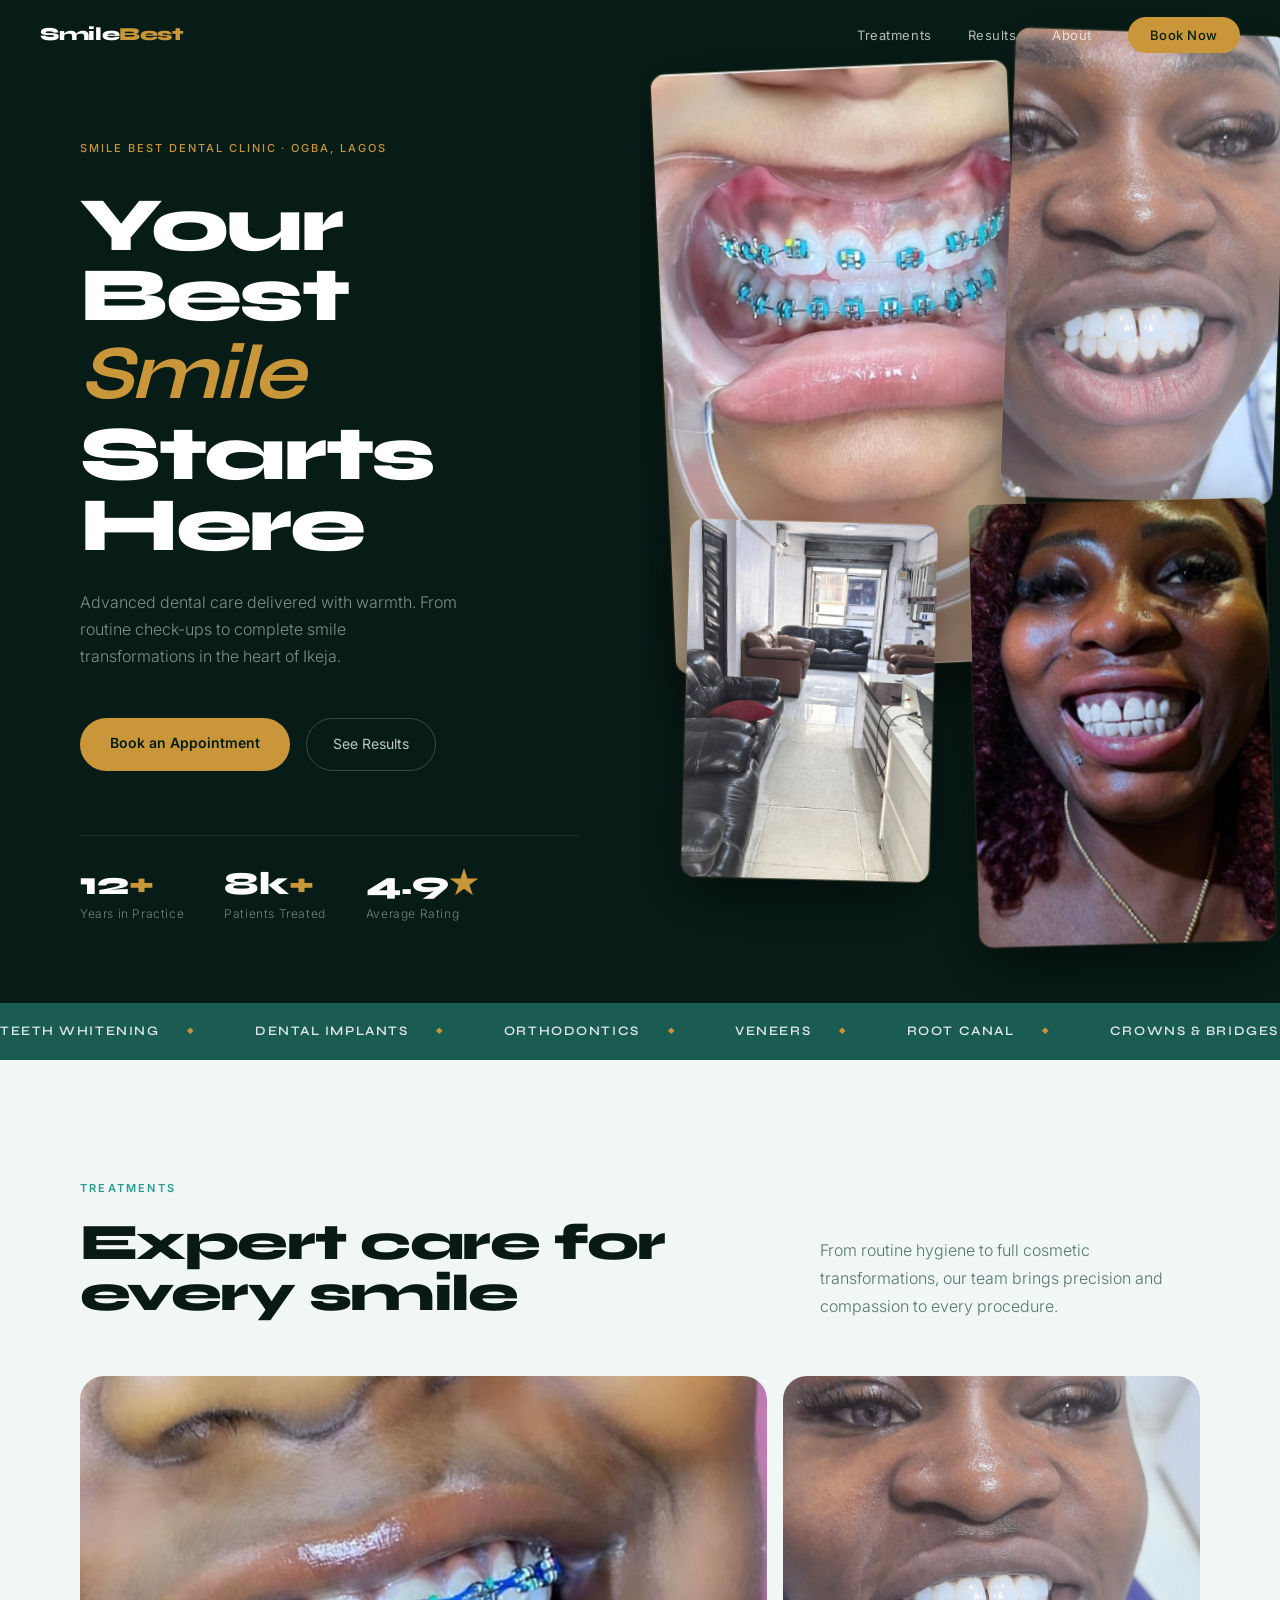
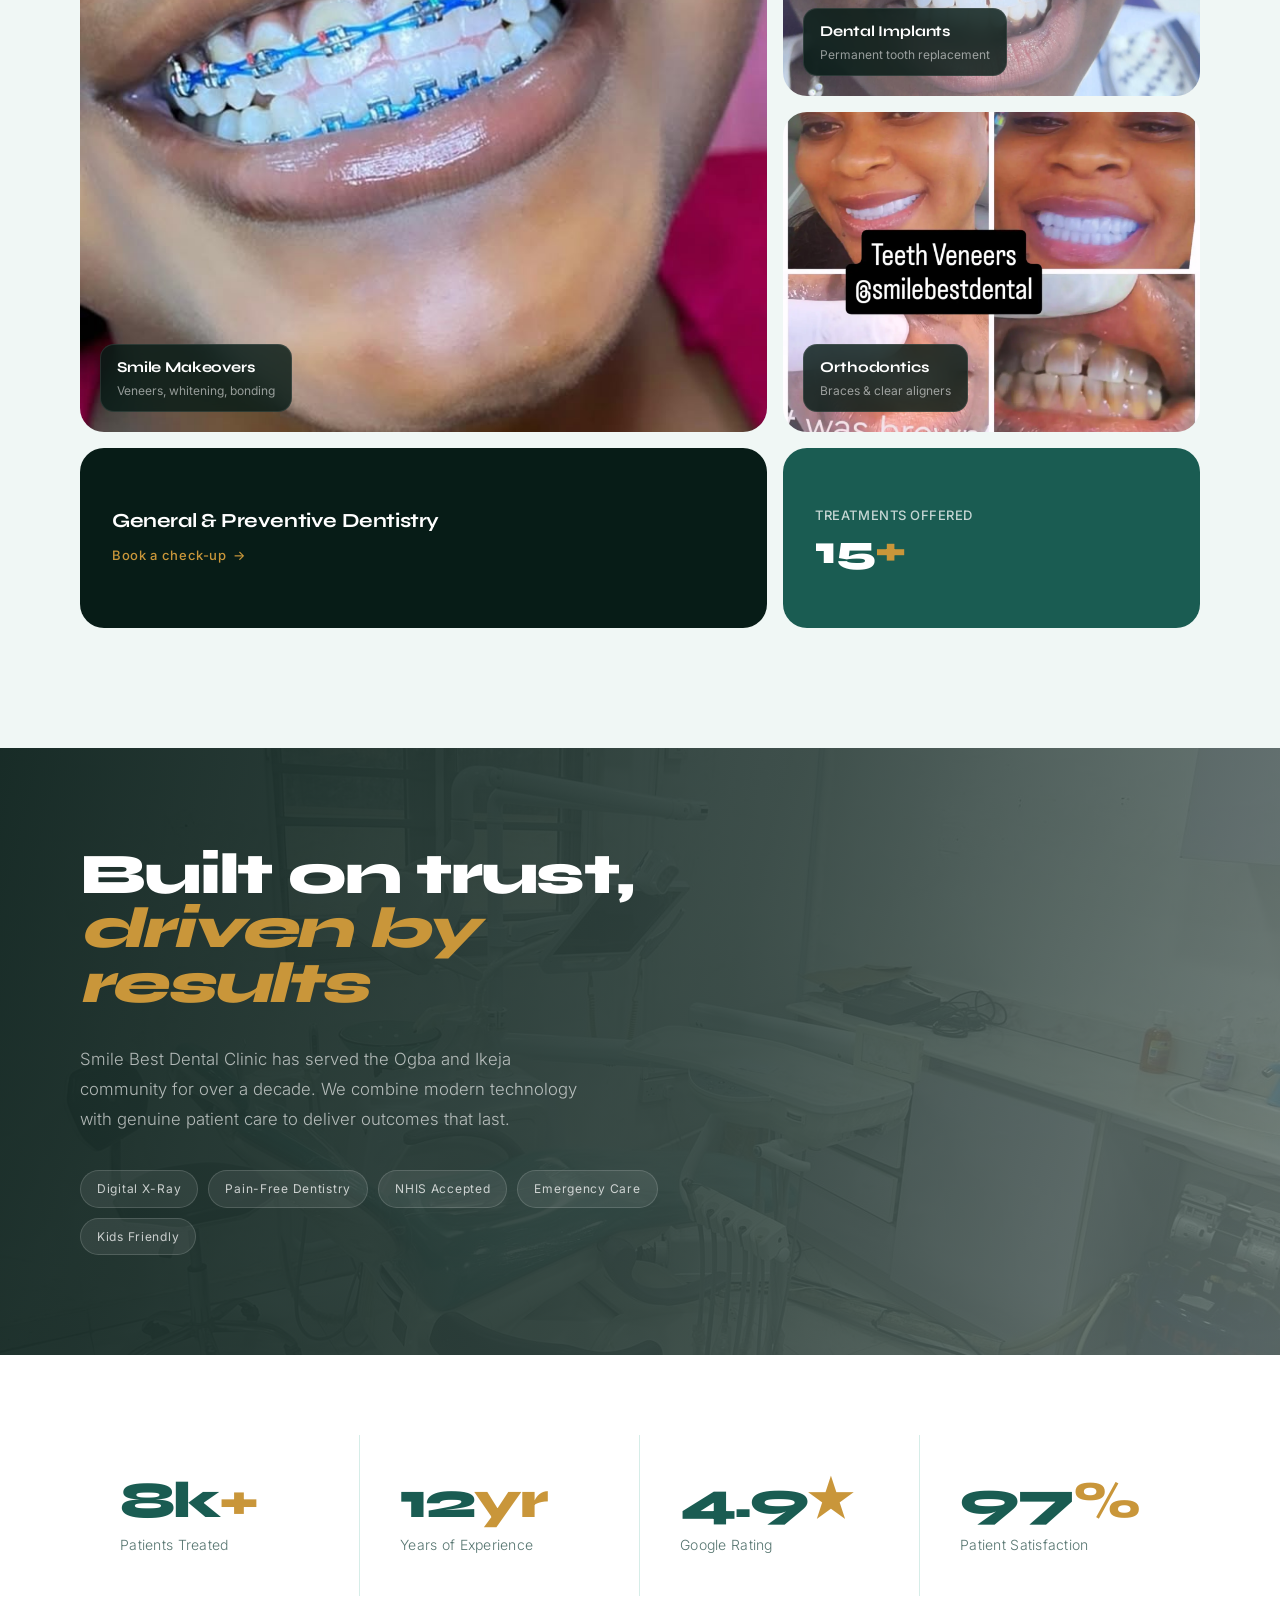
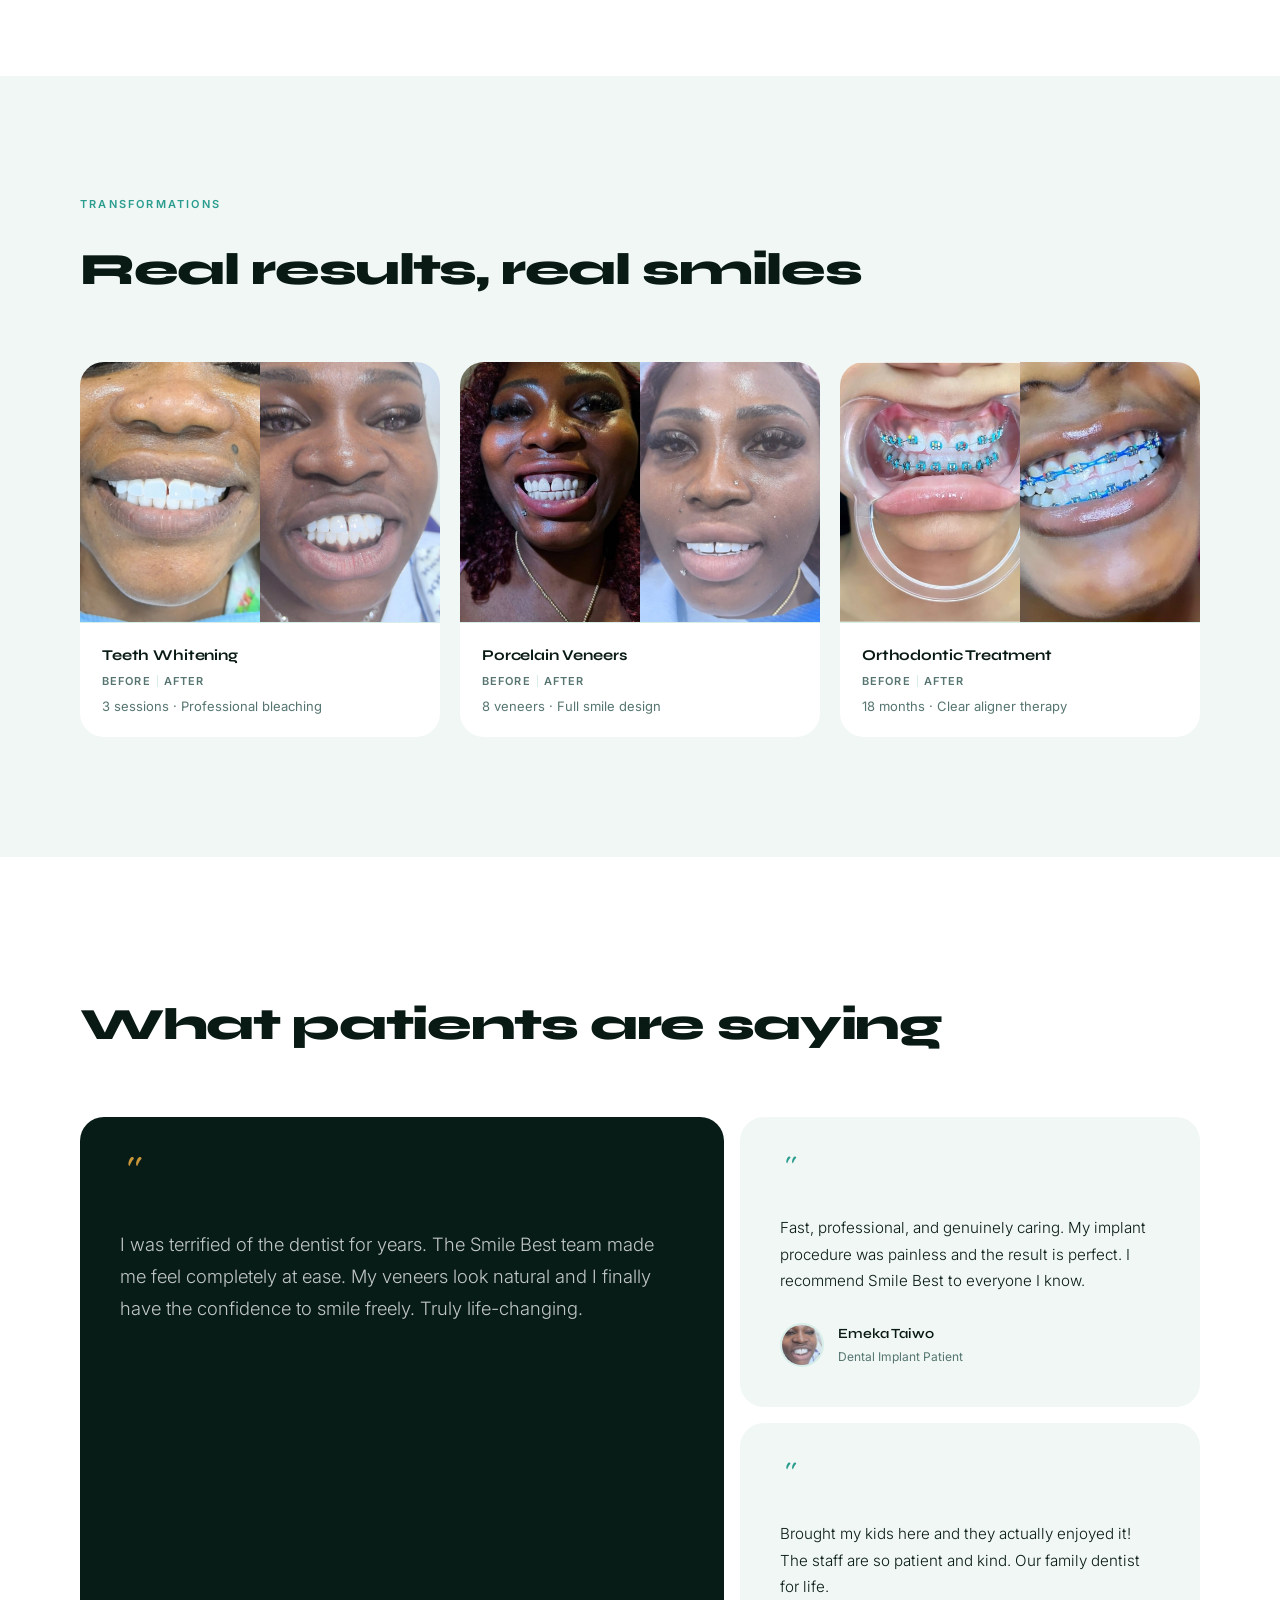
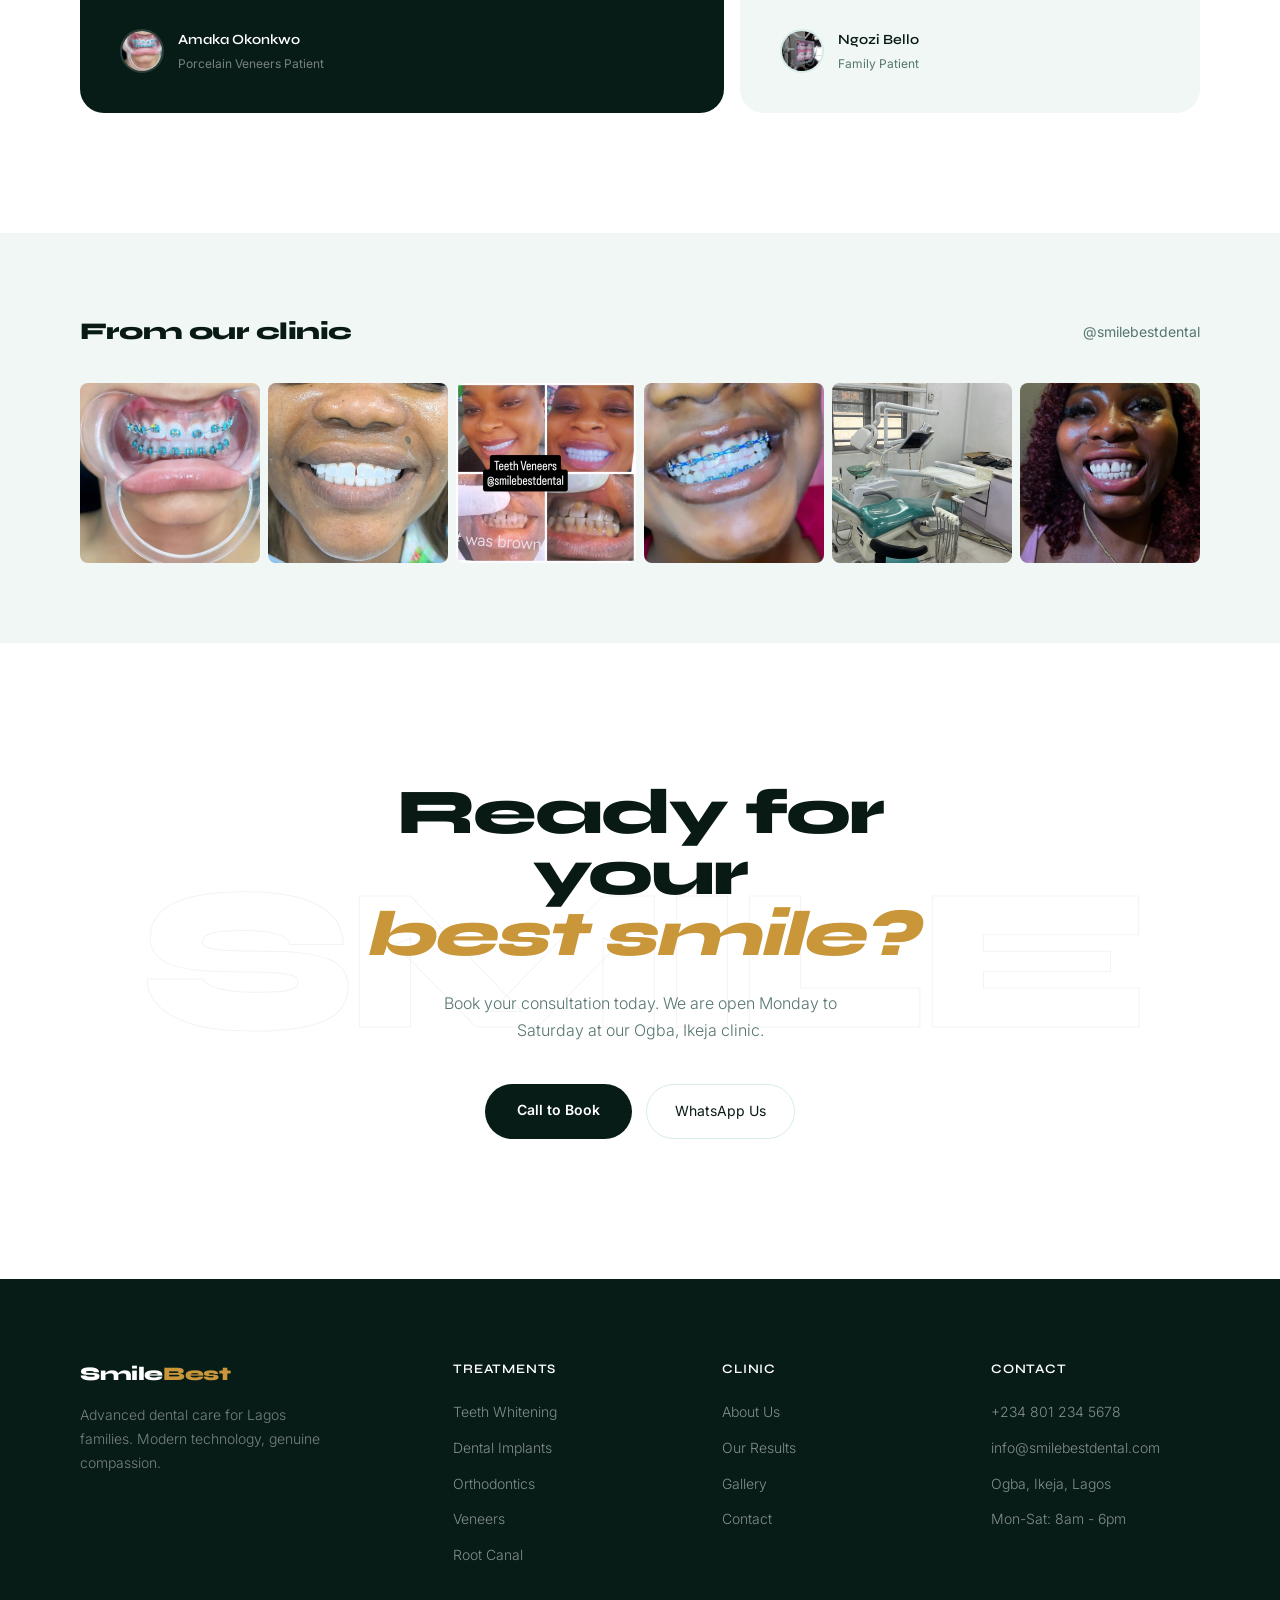
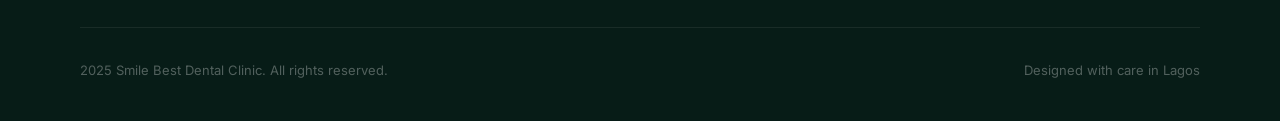
==== index.html @ 71264e97 "Premium redesign: Syne display, cool mint palette, asymmetric bento - Replace Cormorant/warm-ivory p" ====
<!DOCTYPE html>
<html lang="en">
<head>
  <meta charset="UTF-8" />
  <meta name="viewport" content="width=device-width, initial-scale=1.0" />
  <title>Smile Best Dental Clinic — Ogba, Ikeja, Lagos</title>
  <link rel="preconnect" href="https://fonts.googleapis.com" />
  <link rel="preconnect" href="https://fonts.gstatic.com" crossorigin />
  <link href="https://fonts.googleapis.com/css2?family=Syne:wght@400;600;700;800&family=Inter:wght@300;400;500&family=Dancing+Script:wght@600&display=swap" rel="stylesheet" />
  <style>
    *, *::before, *::after { box-sizing: border-box; margin: 0; padding: 0; }

    :root {
      --mint:       #F0F7F5;
      --mint-mid:   #D6EDE8;
      --dark:       #071C17;
      --teal:       #1A5C52;
      --teal-mid:   #2A9D8F;
      --gold:       #C9963A;
      --gold-light: #DEB05A;
      --white:      #FFFFFF;
      --text:       #091A15;
      --text-muted: #567570;
      --r:          14px;
      --r-sm:       8px;
      --r-lg:       24px;
      --r-xl:       40px;
    }

    html { scroll-behavior: smooth; }
    body {
      font-family: 'Inter', sans-serif;
      background: var(--mint);
      color: var(--text);
      overflow-x: hidden;
      font-size: 16px;
      line-height: 1.6;
    }
    img { max-width: 100%; display: block; }
    a { text-decoration: none; color: inherit; }

    /* ── NAV ── */
    nav {
      position: fixed; top: 0; left: 0; right: 0; z-index: 300;
      padding: 20px 40px;
      display: flex; align-items: center; justify-content: space-between;
      transition: background 0.4s, padding 0.4s, backdrop-filter 0.4s;
    }
    nav.scrolled {
      background: rgba(7,28,23,0.92);
      backdrop-filter: blur(20px);
      padding: 14px 40px;
    }
    .nav-logo {
      font-family: 'Syne', sans-serif;
      font-weight: 800;
      font-size: 1.15rem;
      letter-spacing: -0.02em;
      color: var(--white);
    }
    .nav-logo span { color: var(--gold); }
    .nav-links {
      display: flex; gap: 36px; list-style: none;
    }
    .nav-links a {
      font-size: 13px;
      font-weight: 400;
      letter-spacing: 0.04em;
      color: rgba(255,255,255,0.7);
      transition: color 0.2s;
    }
    .nav-links a:hover { color: var(--white); }
    .nav-cta {
      background: var(--gold);
      color: var(--dark) !important;
      font-weight: 500 !important;
      padding: 10px 22px;
      border-radius: var(--r-xl);
      transition: background 0.2s, transform 0.15s !important;
    }
    .nav-cta:hover { background: var(--gold-light); transform: translateY(-1px); }

    /* ── HERO ── */
    .hero {
      min-height: 100dvh;
      background: var(--dark);
      display: grid;
      grid-template-columns: 1fr 1fr;
      position: relative;
      overflow: hidden;
    }

    .hero-left {
      display: flex;
      flex-direction: column;
      justify-content: center;
      padding: 140px 60px 80px 80px;
      position: relative;
      z-index: 2;
    }

    .hero-tag {
      font-size: 11px;
      font-weight: 500;
      letter-spacing: 0.18em;
      text-transform: uppercase;
      color: var(--gold);
      margin-bottom: 32px;
      opacity: 0;
      transform: translateY(16px);
      transition: opacity 0.6s 0.1s, transform 0.6s 0.1s;
    }
    .hero-tag.visible { opacity: 1; transform: none; }

    .hero-headline {
      font-family: 'Syne', sans-serif;
      font-weight: 800;
      font-size: clamp(3.2rem, 6vw, 6.5rem);
      line-height: 0.92;
      letter-spacing: -0.03em;
      color: var(--white);
      margin-bottom: 28px;
      opacity: 0;
      transform: translateY(24px);
      transition: opacity 0.7s 0.25s, transform 0.7s 0.25s;
    }
    .hero-headline.visible { opacity: 1; transform: none; }
    .hero-headline em {
      font-style: italic;
      color: var(--gold);
      font-weight: 700;
      display: block;
      line-height: 1.1;
      padding-bottom: 4px;
    }

    .hero-sub {
      font-size: 1rem;
      font-weight: 300;
      color: rgba(255,255,255,0.5);
      max-width: 38ch;
      line-height: 1.7;
      margin-bottom: 48px;
      opacity: 0;
      transform: translateY(16px);
      transition: opacity 0.6s 0.4s, transform 0.6s 0.4s;
    }
    .hero-sub.visible { opacity: 1; transform: none; }

    .hero-actions {
      display: flex; gap: 16px; flex-wrap: wrap;
      opacity: 0; transform: translateY(16px);
      transition: opacity 0.6s 0.55s, transform 0.6s 0.55s;
    }
    .hero-actions.visible { opacity: 1; transform: none; }

    .btn-primary {
      background: var(--gold);
      color: var(--dark);
      font-weight: 600;
      font-size: 14px;
      padding: 14px 30px;
      border-radius: var(--r-xl);
      border: none;
      cursor: pointer;
      transition: background 0.2s, transform 0.15s;
      display: inline-block;
    }
    .btn-primary:hover { background: var(--gold-light); transform: translateY(-2px); }
    .btn-primary:active { transform: translateY(0) scale(0.98); }

    .btn-ghost {
      background: transparent;
      color: rgba(255,255,255,0.75);
      font-size: 14px;
      font-weight: 400;
      padding: 14px 26px;
      border-radius: var(--r-xl);
      border: 1px solid rgba(255,255,255,0.2);
      cursor: pointer;
      transition: border-color 0.2s, color 0.2s, transform 0.15s;
      display: inline-block;
    }
    .btn-ghost:hover { border-color: rgba(255,255,255,0.5); color: var(--white); transform: translateY(-2px); }
    .btn-ghost:active { transform: translateY(0) scale(0.98); }

    .hero-stats-row {
      margin-top: 64px;
      display: flex; gap: 40px;
      border-top: 1px solid rgba(255,255,255,0.08);
      padding-top: 32px;
      opacity: 0; transform: translateY(16px);
      transition: opacity 0.6s 0.7s, transform 0.6s 0.7s;
    }
    .hero-stats-row.visible { opacity: 1; transform: none; }
    .hero-stat-n {
      font-family: 'Syne', sans-serif;
      font-weight: 800;
      font-size: 2rem;
      color: var(--white);
      line-height: 1;
    }
    .hero-stat-n span { color: var(--gold); }
    .hero-stat-l {
      font-size: 12px;
      font-weight: 300;
      color: rgba(255,255,255,0.45);
      letter-spacing: 0.05em;
      margin-top: 4px;
    }

    /* Hero right: 3D photo collage */
    .hero-right {
      position: relative;
      overflow: hidden;
    }
    .hero-collage {
      position: absolute;
      inset: 0;
      perspective: 1000px;
    }
    .collage-img {
      position: absolute;
      border-radius: var(--r);
      overflow: hidden;
      box-shadow: 0 20px 60px rgba(0,0,0,0.55), 0 0 0 1px rgba(201,150,58,0.2);
      will-change: transform;
      transition: box-shadow 0.3s;
    }
    .collage-img img {
      width: 100%; height: 100%;
      object-fit: cover;
      transition: transform 0.6s ease;
    }
    .collage-img:hover img { transform: scale(1.04); }
    .ci-1 { width: 54%; height: 58%; top: 8%; left: 5%; transform: rotate(-2.5deg) translateZ(30px); }
    .ci-2 { width: 40%; height: 44%; top: 6%; right: 3%; transform: rotate(2deg) translateZ(60px); }
    .ci-3 { width: 38%; height: 35%; top: 52%; left: 8%; transform: rotate(1.5deg) translateZ(20px); }
    .ci-4 { width: 44%; height: 42%; top: 50%; right: 4%; transform: rotate(-1.5deg) translateZ(50px); }

    /* ── MARQUEE ── */
    .marquee-section {
      background: var(--teal);
      padding: 18px 0;
      overflow: hidden;
    }
    .marquee-track {
      display: flex;
      gap: 0;
      animation: marquee-scroll 28s linear infinite;
      white-space: nowrap;
    }
    .marquee-track span {
      display: inline-flex;
      align-items: center;
      gap: 28px;
      font-family: 'Syne', sans-serif;
      font-size: 13px;
      font-weight: 600;
      letter-spacing: 0.12em;
      text-transform: uppercase;
      color: rgba(255,255,255,0.85);
      padding-right: 60px;
    }
    .marquee-track span::after {
      content: '◆';
      color: var(--gold);
      font-size: 8px;
    }
    @keyframes marquee-scroll {
      from { transform: translateX(0); }
      to { transform: translateX(-50%); }
    }

    /* ── SECTION SHARED ── */
    .section-pad { padding: 120px 80px; }
    .container { max-width: 1360px; margin: 0 auto; }
    .eyebrow {
      font-size: 11px;
      font-weight: 600;
      letter-spacing: 0.2em;
      text-transform: uppercase;
      color: var(--teal-mid);
      margin-bottom: 20px;
    }

    /* fade-up base */
    .fade-up {
      opacity: 0;
      transform: translateY(32px);
      transition: opacity 0.7s, transform 0.7s;
    }
    .fade-up.visible { opacity: 1; transform: none; }
    .delay-1 { transition-delay: 0.1s; }
    .delay-2 { transition-delay: 0.2s; }
    .delay-3 { transition-delay: 0.3s; }
    .delay-4 { transition-delay: 0.4s; }

    /* ── SERVICES: BENTO ── */
    .services-section {
      background: var(--mint);
      padding: 120px 80px;
    }
    .services-header {
      display: flex;
      align-items: flex-end;
      justify-content: space-between;
      margin-bottom: 56px;
      gap: 40px;
    }
    .services-h2 {
      font-family: 'Syne', sans-serif;
      font-weight: 800;
      font-size: clamp(2.4rem, 4vw, 4rem);
      line-height: 1.0;
      letter-spacing: -0.03em;
      color: var(--text);
      max-width: 14ch;
    }
    .services-desc {
      font-size: 1rem;
      font-weight: 300;
      color: var(--text-muted);
      max-width: 38ch;
      line-height: 1.75;
    }

    /* Asymmetric bento: 2 cols, rows auto-sized */
    .bento-grid {
      display: grid;
      grid-template-columns: 1.65fr 1fr;
      grid-template-rows: 320px 320px 180px;
      gap: 16px;
    }
    .bento-cell {
      border-radius: var(--r-lg);
      overflow: hidden;
      position: relative;
      background: var(--white);
    }
    .bento-cell img {
      width: 100%; height: 100%;
      object-fit: cover;
      transition: transform 0.6s ease;
      display: block;
    }
    .bento-cell:hover img { transform: scale(1.04); }

    /* cell 1: tall left column spanning rows 1-2 */
    .bc-1 { grid-column: 1; grid-row: 1 / 3; }
    /* cell 2: top right */
    .bc-2 { grid-column: 2; grid-row: 1; }
    /* cell 3: middle right */
    .bc-3 { grid-column: 2; grid-row: 2; }
    /* cell 4: bottom left (text-only tile) */
    .bc-4 { grid-column: 1; grid-row: 3; background: var(--dark); }
    /* cell 5: bottom right */
    .bc-5 { grid-column: 2; grid-row: 3; background: var(--teal); }

    .bento-label {
      position: absolute;
      bottom: 20px; left: 20px;
      background: rgba(7,28,23,0.82);
      backdrop-filter: blur(12px);
      border: 1px solid rgba(255,255,255,0.1);
      padding: 10px 16px;
      border-radius: var(--r);
      pointer-events: none;
    }
    .bento-label h3 {
      font-family: 'Syne', sans-serif;
      font-weight: 700;
      font-size: 15px;
      color: var(--white);
      letter-spacing: -0.01em;
    }
    .bento-label p {
      font-size: 12px;
      color: rgba(255,255,255,0.55);
      margin-top: 2px;
    }
    .bc-4 .bento-text-inner {
      height: 100%;
      display: flex; flex-direction: column;
      justify-content: center;
      padding: 28px 32px;
    }
    .bc-4 .bento-text-inner p {
      font-family: 'Syne', sans-serif;
      font-weight: 700;
      font-size: 1.25rem;
      color: var(--white);
      letter-spacing: -0.02em;
      line-height: 1.2;
    }
    .bc-4 .bento-text-inner a {
      margin-top: 12px;
      font-size: 13px;
      color: var(--gold);
      font-weight: 500;
      letter-spacing: 0.05em;
      display: inline-flex; align-items: center; gap: 6px;
    }
    .bc-4 .bento-text-inner a::after { content: '→'; }
    .bc-5 .bento-text-inner {
      height: 100%;
      display: flex; flex-direction: column;
      justify-content: center;
      padding: 28px 32px;
    }
    .bc-5 .bento-text-inner p {
      font-size: 13px;
      font-weight: 500;
      color: rgba(255,255,255,0.75);
      letter-spacing: 0.04em;
      text-transform: uppercase;
    }
    .bc-5 .bento-text-inner .big-n {
      font-family: 'Syne', sans-serif;
      font-weight: 800;
      font-size: 2.5rem;
      color: var(--white);
      letter-spacing: -0.04em;
      line-height: 1;
      margin-top: 4px;
    }
    .bc-5 .bento-text-inner .big-n span { color: var(--gold); }

    /* ── ABOUT ── */
    .about-section {
      position: relative;
      min-height: 600px;
      overflow: hidden;
      display: flex; align-items: center;
    }
    .about-bg {
      position: absolute; inset: 0; z-index: 0;
    }
    .about-bg img {
      width: 100%; height: 100%;
      object-fit: cover;
      opacity: 0.3;
    }
    .about-bg::after {
      content: '';
      position: absolute; inset: 0;
      background: linear-gradient(105deg, rgba(7,28,23,0.92) 0%, rgba(7,28,23,0.75) 55%, rgba(7,28,23,0.5) 100%);
    }
    .about-content {
      position: relative; z-index: 1;
      padding: 100px 80px;
      max-width: 760px;
    }
    .about-content h2 {
      font-family: 'Syne', sans-serif;
      font-weight: 800;
      font-size: clamp(2.4rem, 4.5vw, 5rem);
      line-height: 0.95;
      letter-spacing: -0.03em;
      color: var(--white);
      margin-bottom: 28px;
    }
    .about-content h2 em {
      font-style: italic;
      color: var(--gold);
      display: block;
      padding-bottom: 4px;
    }
    .about-content p {
      font-size: 1.05rem;
      font-weight: 300;
      color: rgba(255,255,255,0.65);
      max-width: 52ch;
      line-height: 1.8;
      margin-bottom: 36px;
    }
    .about-chips {
      display: flex; gap: 10px; flex-wrap: wrap;
    }
    .chip {
      background: rgba(255,255,255,0.08);
      border: 1px solid rgba(255,255,255,0.15);
      color: rgba(255,255,255,0.75);
      font-size: 12px;
      font-weight: 400;
      letter-spacing: 0.06em;
      padding: 8px 16px;
      border-radius: var(--r-xl);
    }

    /* ── STATS ── */
    .stats-section {
      background: var(--white);
      padding: 80px;
    }
    .stats-grid {
      display: grid;
      grid-template-columns: repeat(4, 1fr);
      gap: 0;
    }
    .stat-item {
      padding: 40px 40px;
      border-right: 1px solid var(--mint-mid);
    }
    .stat-item:last-child { border-right: none; }
    .stat-n {
      font-family: 'Syne', sans-serif;
      font-weight: 800;
      font-size: clamp(3rem, 4vw, 4.5rem);
      line-height: 1;
      letter-spacing: -0.04em;
      color: var(--teal);
    }
    .stat-n span { color: var(--gold); }
    .stat-l {
      font-size: 14px;
      font-weight: 300;
      color: var(--text-muted);
      margin-top: 8px;
      letter-spacing: 0.02em;
    }

    /* ── RESULTS / BEFORE-AFTER ── */
    .results-section {
      background: var(--mint);
      padding: 120px 80px;
    }
    .results-header {
      margin-bottom: 56px;
    }
    .results-h2 {
      font-family: 'Syne', sans-serif;
      font-weight: 800;
      font-size: clamp(2.2rem, 3.5vw, 3.5rem);
      letter-spacing: -0.03em;
      color: var(--text);
      margin-top: 12px;
    }
    .ba-grid {
      display: grid;
      grid-template-columns: repeat(3, 1fr);
      gap: 20px;
    }
    .ba-card {
      background: var(--white);
      border-radius: var(--r-lg);
      overflow: hidden;
    }
    .ba-imgs {
      display: grid;
      grid-template-columns: 1fr 1fr;
      height: 260px;
    }
    .ba-imgs img {
      width: 100%; height: 100%;
      object-fit: cover;
    }
    .ba-info {
      padding: 20px 22px;
      border-top: 1px solid var(--mint-mid);
    }
    .ba-treatment {
      font-family: 'Syne', sans-serif;
      font-weight: 700;
      font-size: 15px;
      color: var(--text);
      letter-spacing: -0.01em;
    }
    .ba-detail {
      font-size: 13px;
      color: var(--text-muted);
      margin-top: 4px;
    }
    .ba-divider {
      display: inline-flex;
      align-items: center;
      gap: 6px;
      font-size: 11px;
      font-weight: 600;
      letter-spacing: 0.1em;
      text-transform: uppercase;
      color: var(--text-muted);
      margin: 4px 0 0;
    }
    .ba-divider span {
      display: inline-block;
      width: 1px; height: 12px;
      background: var(--mint-mid);
    }

    /* ── TESTIMONIALS ── */
    .testimonials-section {
      background: var(--white);
      padding: 120px 80px;
    }
    .testi-header { margin-bottom: 56px; }
    .testi-h2 {
      font-family: 'Syne', sans-serif;
      font-weight: 800;
      font-size: clamp(2.2rem, 3.5vw, 3.5rem);
      letter-spacing: -0.03em;
      color: var(--text);
      margin-top: 12px;
    }

    /* Asymmetric: 1 large featured + 2 stacked */
    .testi-grid {
      display: grid;
      grid-template-columns: 1.4fr 1fr;
      grid-template-rows: 1fr 1fr;
      gap: 16px;
      min-height: 480px;
    }
    .testi-card {
      border-radius: var(--r-lg);
      padding: 40px;
      display: flex; flex-direction: column; justify-content: space-between;
    }
    .tc-featured {
      grid-column: 1;
      grid-row: 1 / 3;
      background: var(--dark);
    }
    .tc-secondary {
      background: var(--mint);
    }

    .testi-quote {
      font-size: 1.05rem;
      font-weight: 300;
      line-height: 1.75;
      color: rgba(255,255,255,0.75);
    }
    .tc-secondary .testi-quote {
      color: var(--text);
      font-size: 0.95rem;
    }
    .tc-featured .testi-quote {
      font-size: 1.15rem;
    }
    .testi-mark {
      font-family: 'Dancing Script', cursive;
      font-size: 4rem;
      color: var(--gold);
      line-height: 0.8;
      margin-bottom: 20px;
    }
    .tc-secondary .testi-mark {
      color: var(--teal-mid);
      font-size: 3rem;
    }
    .testi-meta {
      display: flex; align-items: center; gap: 14px;
      margin-top: 28px;
    }
    .testi-avatar {
      width: 44px; height: 44px;
      border-radius: 50%;
      overflow: hidden;
      flex-shrink: 0;
      border: 2px solid rgba(255,255,255,0.15);
    }
    .tc-secondary .testi-avatar {
      border-color: var(--mint-mid);
    }
    .testi-avatar img { width: 100%; height: 100%; object-fit: cover; }
    .testi-name {
      font-family: 'Syne', sans-serif;
      font-weight: 600;
      font-size: 14px;
      color: var(--white);
    }
    .tc-secondary .testi-name { color: var(--text); }
    .testi-role {
      font-size: 12px;
      color: rgba(255,255,255,0.45);
      margin-top: 2px;
    }
    .tc-secondary .testi-role { color: var(--text-muted); }

    /* ── INSTAGRAM GRID ── */
    .insta-section {
      background: var(--mint);
      padding: 80px;
    }
    .insta-header {
      display: flex; align-items: center; justify-content: space-between;
      margin-bottom: 32px;
    }
    .insta-header h2 {
      font-family: 'Syne', sans-serif;
      font-weight: 800;
      font-size: 1.5rem;
      letter-spacing: -0.02em;
    }
    .insta-handle {
      font-size: 14px;
      color: var(--text-muted);
      display: flex; align-items: center; gap: 8px;
    }
    .insta-grid {
      display: grid;
      grid-template-columns: repeat(6, 1fr);
      gap: 8px;
    }
    .insta-tile {
      aspect-ratio: 1;
      border-radius: var(--r-sm);
      overflow: hidden;
      cursor: pointer;
    }
    .insta-tile img {
      width: 100%; height: 100%;
      object-fit: cover;
      transition: transform 0.5s ease, opacity 0.3s;
    }
    .insta-tile:hover img { transform: scale(1.06); opacity: 0.9; }

    /* ── CTA ── */
    .cta-section {
      background: var(--white);
      padding: 140px 80px;
      text-align: center;
      position: relative;
      overflow: hidden;
    }
    .cta-ghost {
      position: absolute;
      top: 50%; left: 50%;
      transform: translate(-50%, -50%);
      font-family: 'Syne', sans-serif;
      font-weight: 800;
      font-size: clamp(6rem, 16vw, 18rem);
      letter-spacing: -0.05em;
      color: transparent;
      -webkit-text-stroke: 1px rgba(7,28,23,0.05);
      white-space: nowrap;
      pointer-events: none;
      line-height: 1;
    }
    .cta-inner {
      position: relative; z-index: 1;
      max-width: 700px;
      margin: 0 auto;
    }
    .cta-inner h2 {
      font-family: 'Syne', sans-serif;
      font-weight: 800;
      font-size: clamp(2.4rem, 5vw, 5rem);
      line-height: 0.95;
      letter-spacing: -0.03em;
      color: var(--text);
      margin-bottom: 20px;
    }
    .cta-inner h2 em {
      font-style: italic;
      color: var(--gold);
      display: block;
      padding-bottom: 4px;
    }
    .cta-inner p {
      font-size: 1rem;
      font-weight: 300;
      color: var(--text-muted);
      max-width: 44ch;
      margin: 0 auto 40px;
      line-height: 1.7;
    }
    .cta-actions {
      display: flex; gap: 14px; justify-content: center; flex-wrap: wrap;
    }
    .btn-primary-dark {
      background: var(--dark);
      color: var(--white);
      font-weight: 600;
      font-size: 14px;
      padding: 15px 32px;
      border-radius: var(--r-xl);
      border: none;
      cursor: pointer;
      transition: background 0.2s, transform 0.15s;
      display: inline-block;
    }
    .btn-primary-dark:hover { background: var(--teal); transform: translateY(-2px); }
    .btn-primary-dark:active { transform: scale(0.98); }
    .btn-outline-dark {
      background: transparent;
      color: var(--text);
      font-size: 14px;
      font-weight: 400;
      padding: 15px 28px;
      border-radius: var(--r-xl);
      border: 1px solid var(--mint-mid);
      cursor: pointer;
      transition: border-color 0.2s, transform 0.15s;
      display: inline-block;
    }
    .btn-outline-dark:hover { border-color: var(--teal); transform: translateY(-2px); }
    .btn-outline-dark:active { transform: scale(0.98); }

    /* ── FOOTER ── */
    footer {
      background: var(--dark);
      padding: 80px 80px 40px;
    }
    .footer-top {
      display: grid;
      grid-template-columns: 1.5fr 1fr 1fr 1fr;
      gap: 60px;
      margin-bottom: 60px;
    }
    .footer-brand .f-logo {
      font-family: 'Syne', sans-serif;
      font-weight: 800;
      font-size: 1.2rem;
      letter-spacing: -0.02em;
      color: var(--white);
      margin-bottom: 14px;
    }
    .footer-brand .f-logo span { color: var(--gold); }
    .footer-brand p {
      font-size: 14px;
      font-weight: 300;
      color: rgba(255,255,255,0.45);
      line-height: 1.7;
      max-width: 28ch;
    }
    .footer-col h4 {
      font-family: 'Syne', sans-serif;
      font-weight: 600;
      font-size: 13px;
      color: var(--white);
      letter-spacing: 0.06em;
      text-transform: uppercase;
      margin-bottom: 20px;
    }
    .footer-col ul { list-style: none; display: flex; flex-direction: column; gap: 10px; }
    .footer-col ul li a {
      font-size: 14px;
      font-weight: 300;
      color: rgba(255,255,255,0.5);
      transition: color 0.2s;
    }
    .footer-col ul li a:hover { color: var(--white); }
    .footer-bottom {
      border-top: 1px solid rgba(255,255,255,0.07);
      padding-top: 32px;
      display: flex; align-items: center; justify-content: space-between;
      flex-wrap: wrap; gap: 12px;
    }
    .footer-bottom p {
      font-size: 13px;
      color: rgba(255,255,255,0.3);
    }

    /* ── RESPONSIVE ── */
    @media (max-width: 1100px) {
      .section-pad, .services-section, .results-section, .testimonials-section,
      .insta-section, .cta-section, footer { padding-left: 40px; padding-right: 40px; }
      .stats-section { padding: 60px 40px; }
      .about-content { padding: 80px 40px; }
      .bento-grid { grid-template-columns: 1fr 1fr; grid-template-rows: 280px 280px 160px; }
      .footer-top { grid-template-columns: 1fr 1fr; gap: 40px; }
    }
    @media (max-width: 768px) {
      .hero { grid-template-columns: 1fr; }
      .hero-right { display: none; }
      .hero-left { padding: 120px 28px 60px; }
      .bento-grid { grid-template-columns: 1fr; grid-template-rows: 280px 240px 240px 160px 120px; }
      .bc-1 { grid-column: 1; grid-row: 1; }
      .bc-2 { grid-column: 1; grid-row: 2; }
      .bc-3 { grid-column: 1; grid-row: 3; }
      .bc-4 { grid-column: 1; grid-row: 4; }
      .bc-5 { grid-column: 1; grid-row: 5; }
      .services-header { flex-direction: column; align-items: flex-start; }
      .stats-grid { grid-template-columns: 1fr 1fr; }
      .stat-item { border-right: none; border-bottom: 1px solid var(--mint-mid); }
      .ba-grid { grid-template-columns: 1fr; }
      .testi-grid { grid-template-columns: 1fr; grid-template-rows: auto auto auto; }
      .tc-featured { grid-column: 1; grid-row: 1; }
      .insta-grid { grid-template-columns: repeat(3, 1fr); }
      .footer-top { grid-template-columns: 1fr; gap: 32px; }
      nav { padding: 16px 20px; }
      nav.scrolled { padding: 12px 20px; }
      .nav-links { display: none; }
      .services-section, .results-section, .testimonials-section,
      .cta-section, footer { padding-left: 20px; padding-right: 20px; }
      .insta-section { padding: 60px 20px; }
      .stats-section { padding: 60px 20px; }
      .about-content { padding: 80px 20px; }
    }
  </style>
</head>
<body>

  <!-- NAV -->
  <nav id="nav">
    <div class="nav-logo">Smile<span>Best</span></div>
    <ul class="nav-links">
      <li><a href="#services">Treatments</a></li>
      <li><a href="#results">Results</a></li>
      <li><a href="#about">About</a></li>
      <li><a href="tel:+2348012345678" class="nav-cta">Book Now</a></li>
    </ul>
  </nav>

  <!-- HERO -->
  <section class="hero" id="home">
    <div class="hero-left">
      <p class="hero-tag" id="htag">Smile Best Dental Clinic · Ogba, Lagos</p>
      <h1 class="hero-headline" id="hhead">
        Your Best<br>
        <em>Smile</em>
        Starts Here
      </h1>
      <p class="hero-sub" id="hsub">
        Advanced dental care delivered with warmth. From routine check-ups to complete smile transformations in the heart of Ikeja.
      </p>
      <div class="hero-actions" id="hacts">
        <a href="tel:+2348012345678" class="btn-primary">Book an Appointment</a>
        <a href="#results" class="btn-ghost">See Results</a>
      </div>
      <div class="hero-stats-row" id="hstats">
        <div class="hero-stat">
          <div class="hero-stat-n">12<span>+</span></div>
          <div class="hero-stat-l">Years in Practice</div>
        </div>
        <div class="hero-stat">
          <div class="hero-stat-n">8k<span>+</span></div>
          <div class="hero-stat-l">Patients Treated</div>
        </div>
        <div class="hero-stat">
          <div class="hero-stat-n">4.9<span>★</span></div>
          <div class="hero-stat-l">Average Rating</div>
        </div>
      </div>
    </div>
    <div class="hero-right">
      <div class="hero-collage" id="heroCollage">
        <div class="collage-img ci-1">
          <img src="DGwxJEJIN9Y-01.jpg" alt="Patient smile" loading="eager" />
        </div>
        <div class="collage-img ci-2">
          <img src="DPkJQpwkSpM-02.jpg" alt="Dental treatment" loading="eager" />
        </div>
        <div class="collage-img ci-3">
          <img src="unnamed (1).jpg" alt="Clinic reception" loading="eager" />
        </div>
        <div class="collage-img ci-4">
          <img src="DPkJQpwkSpM-03.jpg" alt="Dental care" loading="eager" />
        </div>
      </div>
    </div>
  </section>

  <!-- MARQUEE -->
  <div class="marquee-section">
    <div class="marquee-track" aria-hidden="true">
      <span>Teeth Whitening</span>
      <span>Dental Implants</span>
      <span>Orthodontics</span>
      <span>Veneers</span>
      <span>Root Canal</span>
      <span>Crowns &amp; Bridges</span>
      <span>Cosmetic Dentistry</span>
      <span>General Check-up</span>
      <span>Teeth Whitening</span>
      <span>Dental Implants</span>
      <span>Orthodontics</span>
      <span>Veneers</span>
      <span>Root Canal</span>
      <span>Crowns &amp; Bridges</span>
      <span>Cosmetic Dentistry</span>
      <span>General Check-up</span>
    </div>
  </div>

  <!-- SERVICES BENTO -->
  <section class="services-section" id="services">
    <div class="container">
      <div class="services-header fade-up">
        <div>
          <p class="eyebrow">TREATMENTS</p>
          <h2 class="services-h2">Expert care for every smile</h2>
        </div>
        <p class="services-desc">From routine hygiene to full cosmetic transformations, our team brings precision and compassion to every procedure.</p>
      </div>
      <div class="bento-grid fade-up delay-1">

        <div class="bento-cell bc-1">
          <img src="DGwxJEJIN9Y-02.jpg" alt="Cosmetic dentistry" />
          <div class="bento-label">
            <h3>Smile Makeovers</h3>
            <p>Veneers, whitening, bonding</p>
          </div>
        </div>

        <div class="bento-cell bc-2">
          <img src="DPkJQpwkSpM-02.jpg" alt="Dental implants" />
          <div class="bento-label">
            <h3>Dental Implants</h3>
            <p>Permanent tooth replacement</p>
          </div>
        </div>

        <div class="bento-cell bc-3">
          <img src="DZ3J4CJx2XF.webp" alt="Orthodontics" />
          <div class="bento-label">
            <h3>Orthodontics</h3>
            <p>Braces &amp; clear aligners</p>
          </div>
        </div>

        <div class="bento-cell bc-4">
          <div class="bento-text-inner">
            <p>General &amp; Preventive Dentistry</p>
            <a href="tel:+2348012345678">Book a check-up</a>
          </div>
        </div>

        <div class="bento-cell bc-5">
          <div class="bento-text-inner">
            <p>Treatments Offered</p>
            <div class="big-n">15<span>+</span></div>
          </div>
        </div>

      </div>
    </div>
  </section>

  <!-- ABOUT -->
  <section class="about-section" id="about">
    <div class="about-bg">
      <img src="unnamed.jpg" alt="Smile Best Dental Clinic" />
    </div>
    <div class="about-content">
      <h2 class="fade-up">
        Built on trust,<br>
        <em>driven by results</em>
      </h2>
      <p class="fade-up delay-1">
        Smile Best Dental Clinic has served the Ogba and Ikeja community for over a decade. We combine modern technology with genuine patient care to deliver outcomes that last.
      </p>
      <div class="about-chips fade-up delay-2">
        <span class="chip">Digital X-Ray</span>
        <span class="chip">Pain-Free Dentistry</span>
        <span class="chip">NHIS Accepted</span>
        <span class="chip">Emergency Care</span>
        <span class="chip">Kids Friendly</span>
      </div>
    </div>
  </section>

  <!-- STATS -->
  <section class="stats-section">
    <div class="container">
      <div class="stats-grid">
        <div class="stat-item fade-up">
          <div class="stat-n">8k<span>+</span></div>
          <div class="stat-l">Patients Treated</div>
        </div>
        <div class="stat-item fade-up delay-1">
          <div class="stat-n">12<span>yr</span></div>
          <div class="stat-l">Years of Experience</div>
        </div>
        <div class="stat-item fade-up delay-2">
          <div class="stat-n">4.9<span>★</span></div>
          <div class="stat-l">Google Rating</div>
        </div>
        <div class="stat-item fade-up delay-3">
          <div class="stat-n">97<span>%</span></div>
          <div class="stat-l">Patient Satisfaction</div>
        </div>
      </div>
    </div>
  </section>

  <!-- RESULTS: BEFORE / AFTER -->
  <section class="results-section" id="results">
    <div class="container">
      <div class="results-header fade-up">
        <p class="eyebrow">TRANSFORMATIONS</p>
        <h2 class="results-h2">Real results, real smiles</h2>
      </div>
      <div class="ba-grid">

        <div class="ba-card fade-up delay-1">
          <div class="ba-imgs">
            <img src="DPkJQpwkSpM-01.jpg" alt="Before treatment" />
            <img src="DPkJQpwkSpM-02.jpg" alt="After treatment" />
          </div>
          <div class="ba-info">
            <div class="ba-treatment">Teeth Whitening</div>
            <div class="ba-divider">Before <span></span> After</div>
            <div class="ba-detail">3 sessions · Professional bleaching</div>
          </div>
        </div>

        <div class="ba-card fade-up delay-2">
          <div class="ba-imgs">
            <img src="DPkJQpwkSpM-03.jpg" alt="Before veneers" />
            <img src="DPkJQpwkSpM-04.jpg" alt="After veneers" />
          </div>
          <div class="ba-info">
            <div class="ba-treatment">Porcelain Veneers</div>
            <div class="ba-divider">Before <span></span> After</div>
            <div class="ba-detail">8 veneers · Full smile design</div>
          </div>
        </div>

        <div class="ba-card fade-up delay-3">
          <div class="ba-imgs">
            <img src="DGwxJEJIN9Y-01.jpg" alt="Before orthodontics" />
            <img src="DGwxJEJIN9Y-02.jpg" alt="After orthodontics" />
          </div>
          <div class="ba-info">
            <div class="ba-treatment">Orthodontic Treatment</div>
            <div class="ba-divider">Before <span></span> After</div>
            <div class="ba-detail">18 months · Clear aligner therapy</div>
          </div>
        </div>

      </div>
    </div>
  </section>

  <!-- TESTIMONIALS -->
  <section class="testimonials-section">
    <div class="container">
      <div class="testi-header fade-up">
        <h2 class="testi-h2">What patients are saying</h2>
      </div>
      <div class="testi-grid">

        <div class="testi-card tc-featured fade-up delay-1">
          <div>
            <div class="testi-mark">"</div>
            <p class="testi-quote">
              I was terrified of the dentist for years. The Smile Best team made me feel completely at ease. My veneers look natural and I finally have the confidence to smile freely. Truly life-changing.
            </p>
          </div>
          <div class="testi-meta">
            <div class="testi-avatar">
              <img src="DGwxJEJIN9Y-01.jpg" alt="Amaka O." />
            </div>
            <div>
              <div class="testi-name">Amaka Okonkwo</div>
              <div class="testi-role">Porcelain Veneers Patient</div>
            </div>
          </div>
        </div>

        <div class="testi-card tc-secondary fade-up delay-2">
          <div>
            <div class="testi-mark">"</div>
            <p class="testi-quote">
              Fast, professional, and genuinely caring. My implant procedure was painless and the result is perfect. I recommend Smile Best to everyone I know.
            </p>
          </div>
          <div class="testi-meta">
            <div class="testi-avatar">
              <img src="DPkJQpwkSpM-02.jpg" alt="Emeka T." />
            </div>
            <div>
              <div class="testi-name">Emeka Taiwo</div>
              <div class="testi-role">Dental Implant Patient</div>
            </div>
          </div>
        </div>

        <div class="testi-card tc-secondary fade-up delay-3">
          <div>
            <div class="testi-mark">"</div>
            <p class="testi-quote">
              Brought my kids here and they actually enjoyed it! The staff are so patient and kind. Our family dentist for life.
            </p>
          </div>
          <div class="testi-meta">
            <div class="testi-avatar">
              <img src="unnamed (2).jpg" alt="Ngozi B." />
            </div>
            <div>
              <div class="testi-name">Ngozi Bello</div>
              <div class="testi-role">Family Patient</div>
            </div>
          </div>
        </div>

      </div>
    </div>
  </section>

  <!-- INSTAGRAM GRID -->
  <section class="insta-section">
    <div class="container">
      <div class="insta-header fade-up">
        <h2>From our clinic</h2>
        <span class="insta-handle">@smilebestdental</span>
      </div>
      <div class="insta-grid fade-up delay-1">
        <div class="insta-tile"><img src="DGwxJEJIN9Y-01.jpg" alt="Gallery" loading="lazy" /></div>
        <div class="insta-tile"><img src="DPkJQpwkSpM-01.jpg" alt="Gallery" loading="lazy" /></div>
        <div class="insta-tile"><img src="DZ3J4CJx2XF.webp" alt="Gallery" loading="lazy" /></div>
        <div class="insta-tile"><img src="DGwxJEJIN9Y-02.jpg" alt="Gallery" loading="lazy" /></div>
        <div class="insta-tile"><img src="unnamed.jpg" alt="Gallery" loading="lazy" /></div>
        <div class="insta-tile"><img src="DPkJQpwkSpM-03.jpg" alt="Gallery" loading="lazy" /></div>
      </div>
    </div>
  </section>

  <!-- CTA -->
  <section class="cta-section">
    <div class="cta-ghost" aria-hidden="true">SMILE</div>
    <div class="cta-inner">
      <h2 class="fade-up">
        Ready for your<br>
        <em>best smile?</em>
      </h2>
      <p class="fade-up delay-1">
        Book your consultation today. We are open Monday to Saturday at our Ogba, Ikeja clinic.
      </p>
      <div class="cta-actions fade-up delay-2">
        <a href="tel:+2348012345678" class="btn-primary-dark">Call to Book</a>
        <a href="https://wa.me/2348012345678" class="btn-outline-dark">WhatsApp Us</a>
      </div>
    </div>
  </section>

  <!-- FOOTER -->
  <footer>
    <div class="container">
      <div class="footer-top">
        <div class="footer-brand fade-up">
          <div class="f-logo">Smile<span>Best</span></div>
          <p>Advanced dental care for Lagos families. Modern technology, genuine compassion.</p>
        </div>
        <div class="footer-col fade-up delay-1">
          <h4>Treatments</h4>
          <ul>
            <li><a href="#services">Teeth Whitening</a></li>
            <li><a href="#services">Dental Implants</a></li>
            <li><a href="#services">Orthodontics</a></li>
            <li><a href="#services">Veneers</a></li>
            <li><a href="#services">Root Canal</a></li>
          </ul>
        </div>
        <div class="footer-col fade-up delay-2">
          <h4>Clinic</h4>
          <ul>
            <li><a href="#about">About Us</a></li>
            <li><a href="#results">Our Results</a></li>
            <li><a href="#home">Gallery</a></li>
            <li><a href="tel:+2348012345678">Contact</a></li>
          </ul>
        </div>
        <div class="footer-col fade-up delay-3">
          <h4>Contact</h4>
          <ul>
            <li><a href="tel:+2348012345678">+234 801 234 5678</a></li>
            <li><a href="mailto:info@smilebestdental.com">info@smilebestdental.com</a></li>
            <li><a href="#">Ogba, Ikeja, Lagos</a></li>
            <li><a href="#">Mon-Sat: 8am - 6pm</a></li>
          </ul>
        </div>
      </div>
      <div class="footer-bottom">
        <p>2025 Smile Best Dental Clinic. All rights reserved.</p>
        <p>Designed with care in Lagos</p>
      </div>
    </div>
  </footer>

  <script>
    // NAV scroll behavior
    const nav = document.getElementById('nav');
    window.addEventListener('scroll', () => {
      nav.classList.toggle('scrolled', window.scrollY > 60);
    }, { passive: true });

    // Hero entrance animations
    const heroEls = ['htag','hhead','hsub','hacts','hstats'];
    heroEls.forEach(id => {
      const el = document.getElementById(id);
      if (el) setTimeout(() => el.classList.add('visible'), 100);
    });

    // IntersectionObserver scroll-reveal
    const io = new IntersectionObserver((entries) => {
      entries.forEach(e => {
        if (e.isIntersecting) {
          e.target.classList.add('visible');
          io.unobserve(e.target);
        }
      });
    }, { threshold: 0.12, rootMargin: '0px 0px -40px 0px' });

    document.querySelectorAll('.fade-up').forEach(el => io.observe(el));

    // Hero collage mouse parallax
    const collage = document.getElementById('heroCollage');
    if (collage) {
      const imgs = collage.querySelectorAll('.collage-img');
      const depths = [0.018, 0.032, 0.012, 0.025];
      document.addEventListener('mousemove', (e) => {
        const cx = window.innerWidth / 2;
        const cy = window.innerHeight / 2;
        const dx = e.clientX - cx;
        const dy = e.clientY - cy;
        imgs.forEach((img, i) => {
          const d = depths[i];
          img.style.transform = img.style.transform.replace(/translate\([^)]+\)/, '') +
            ` translate(${dx * d}px, ${dy * d}px)`;
        });
      }, { passive: true });
    }
  </script>

</body>
</html>
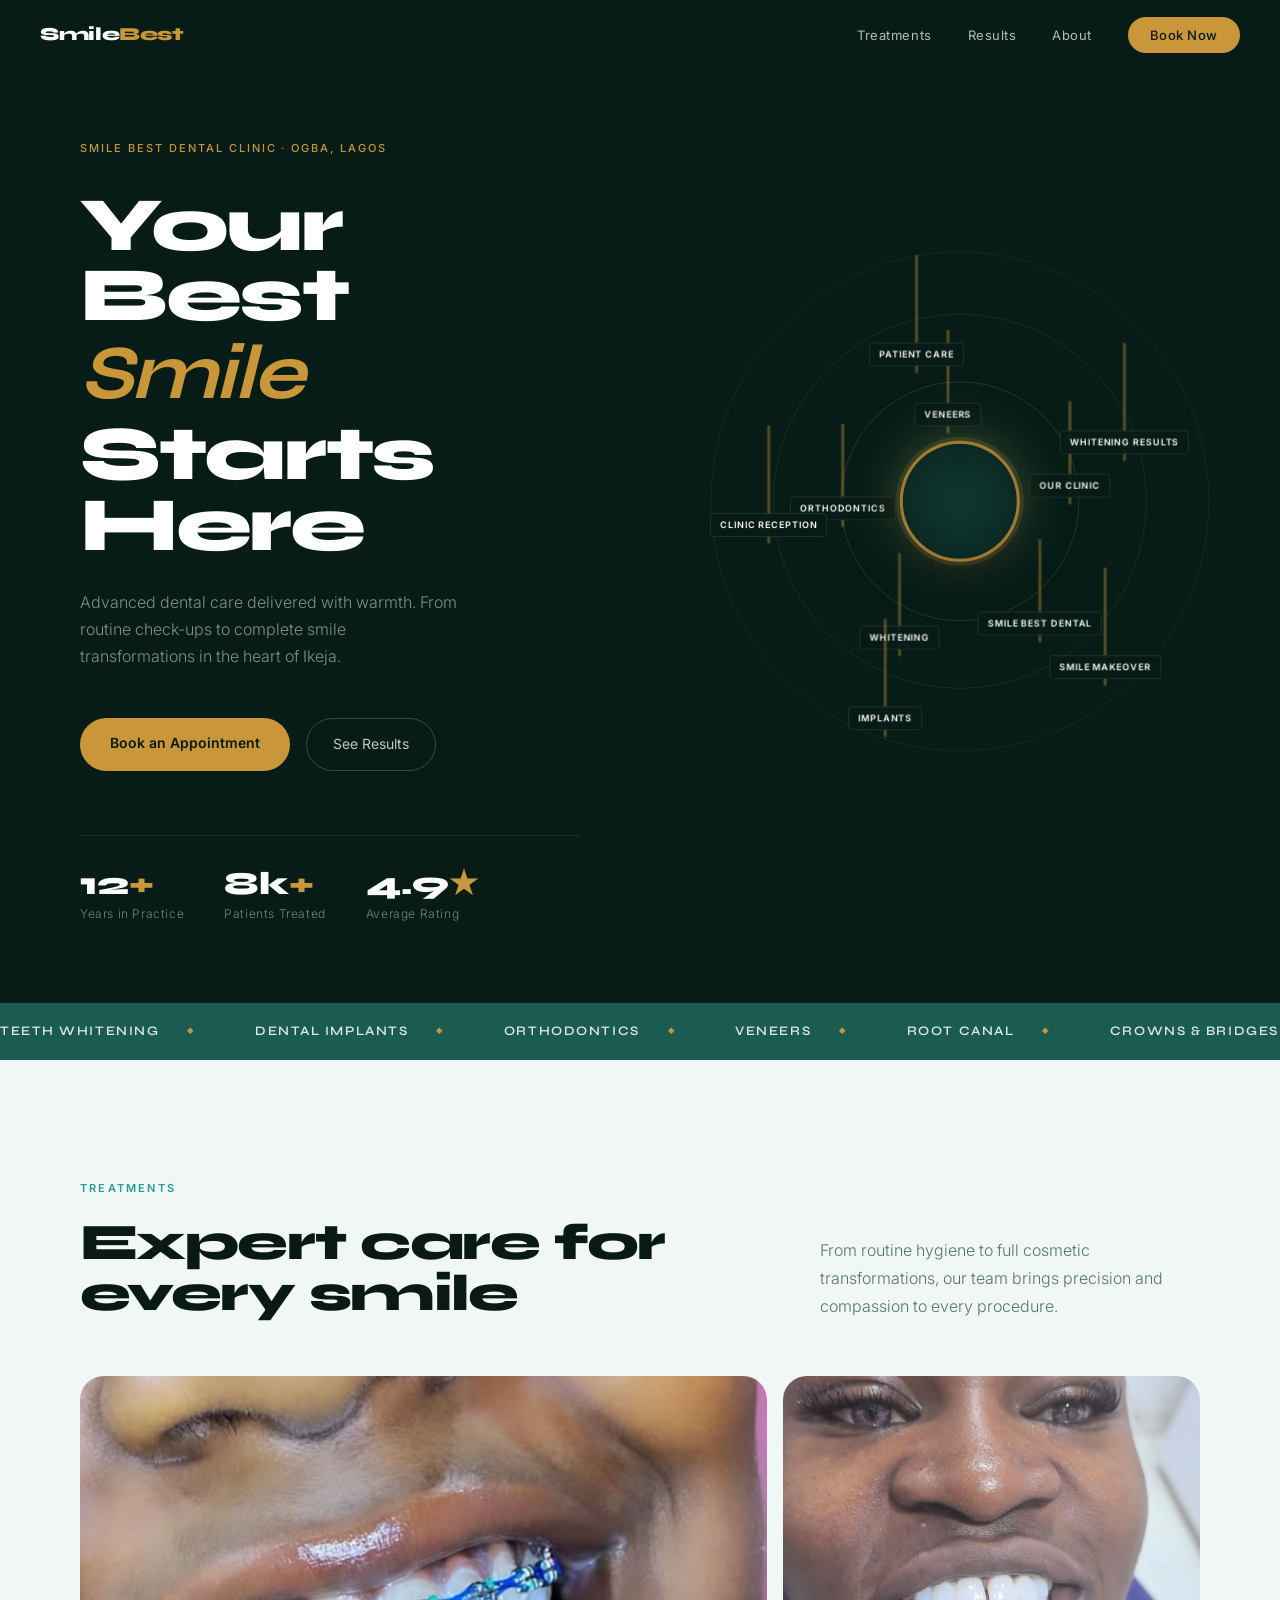
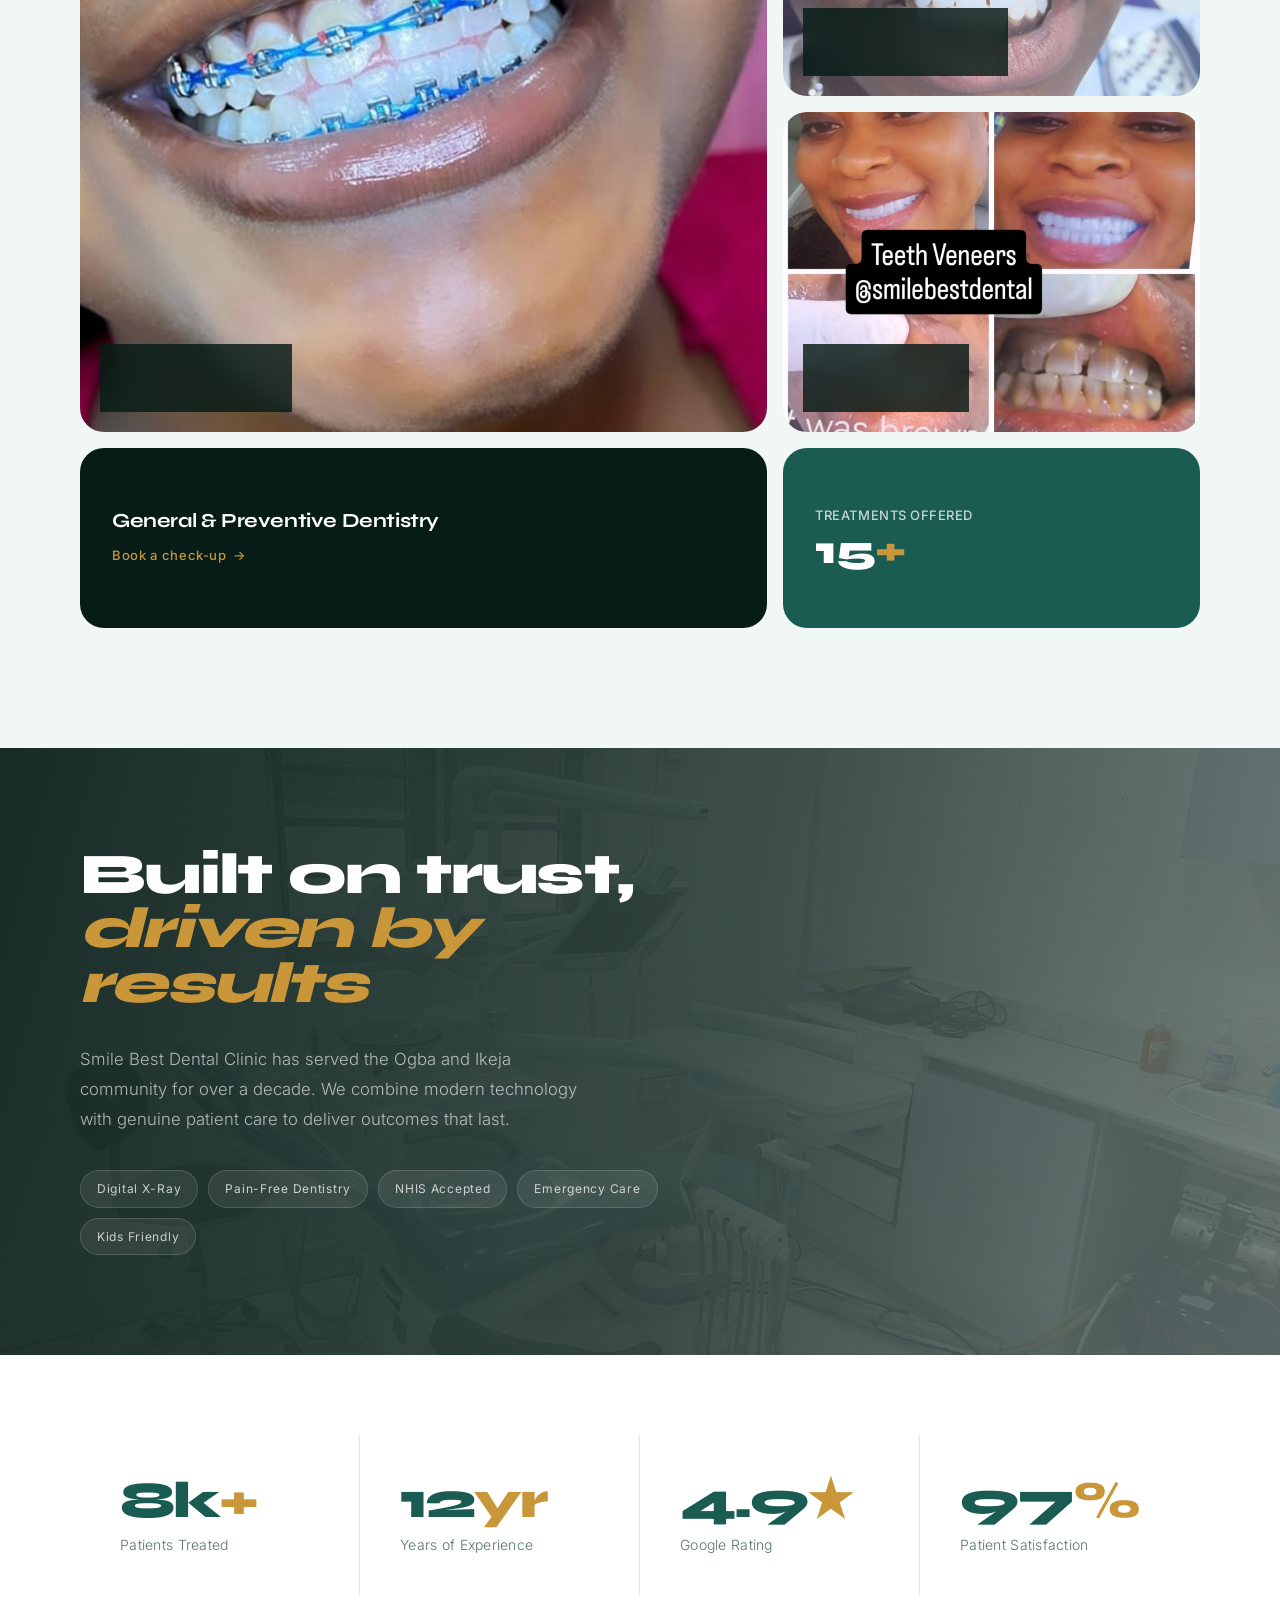
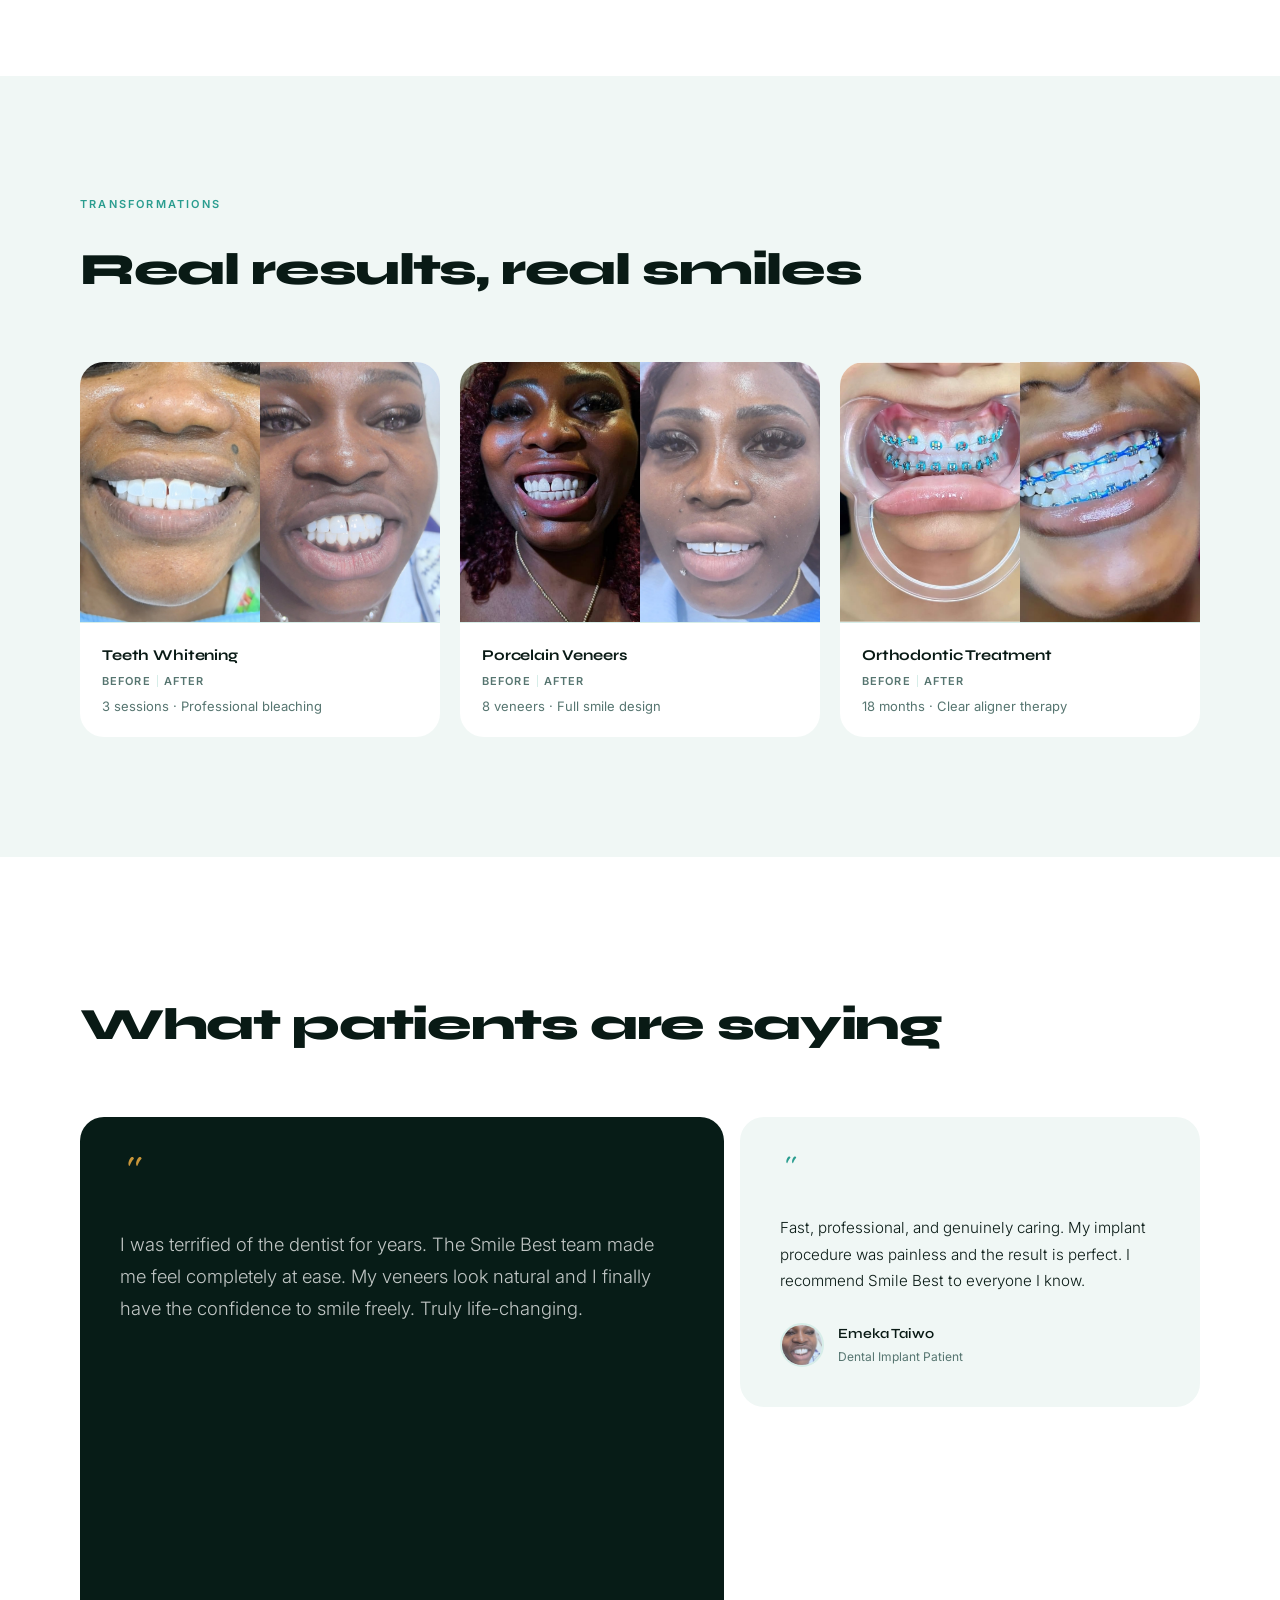
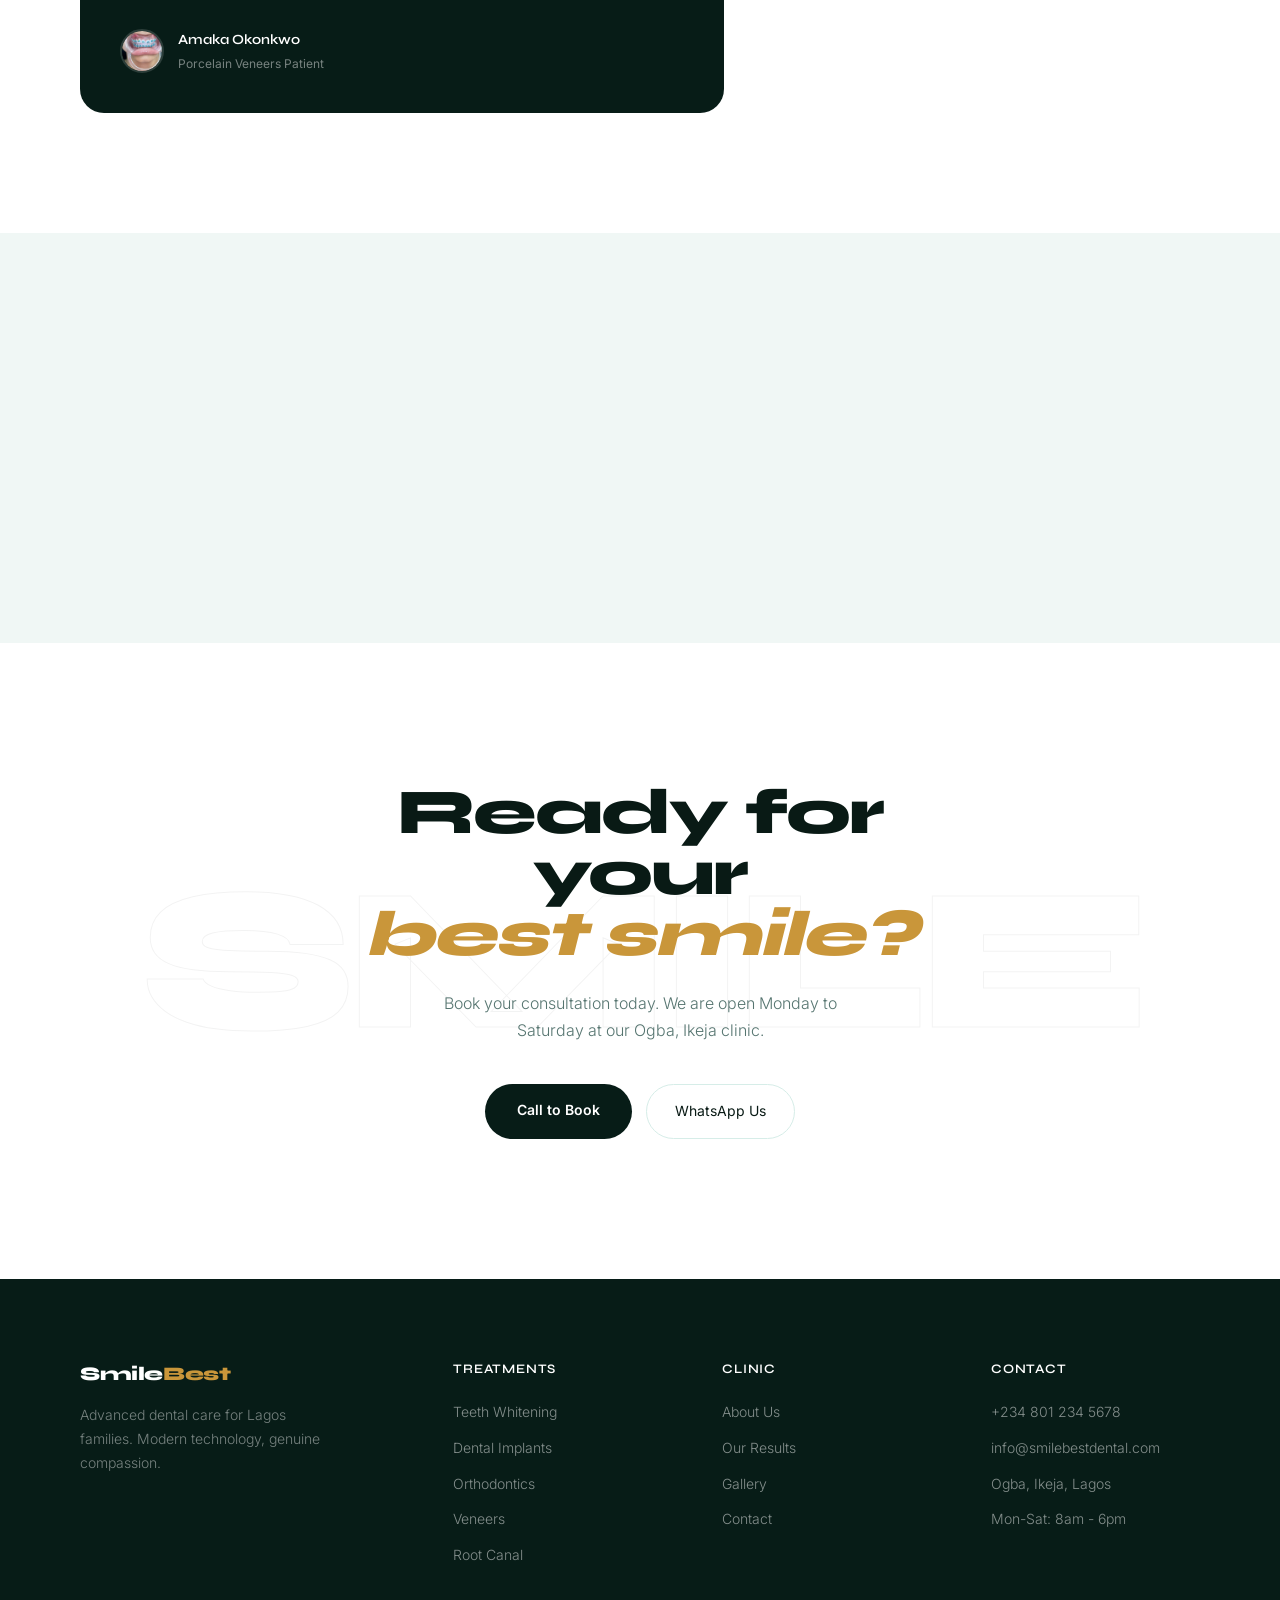
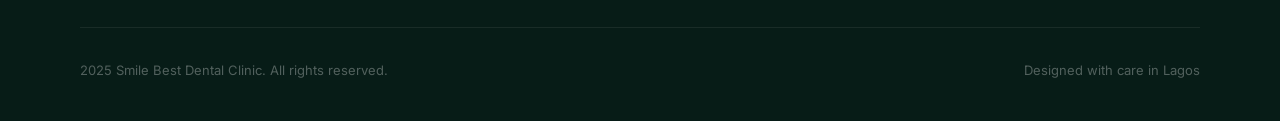
==== commit 159c59a9: "Orbit hero: 10 photos on 2 rings around center video - Restore Syne/cool mint color scheme from prev" ====
--- a/index.html
+++ b/index.html
@@ -209,34 +209,108 @@
       margin-top: 4px;
     }
 
-    /* Hero right: 3D photo collage */
+    /* Hero right: orbit */
     .hero-right {
       position: relative;
+      display: flex;
+      align-items: center;
+      justify-content: center;
       overflow: hidden;
     }
-    .hero-collage {
+
+    .orbit-stage {
+      position: relative;
+      width: min(85%, 520px);
+      aspect-ratio: 1;
+      flex-shrink: 0;
+    }
+
+    /* Decorative ring lines */
+    .orbit-ring {
       position: absolute;
-      inset: 0;
-      perspective: 1000px;
-    }
-    .collage-img {
+      top: 50%; left: 50%;
+      border-radius: 50%;
+      border: 1px solid rgba(255,255,255,0.07);
+      transform: translate(-50%, -50%);
+      pointer-events: none;
+    }
+    .ring-1 { width: 46%; height: 46%; border-color: rgba(201,150,58,0.2); }
+    .ring-2 { width: 72%; height: 72%; }
+    .ring-3 { width: 96%; height: 96%; border-color: rgba(255,255,255,0.05); }
+
+    /* Glow behind center */
+    .orbit-glow {
       position: absolute;
-      border-radius: var(--r);
+      top: 50%; left: 50%;
+      transform: translate(-50%, -50%);
+      width: 40%; height: 40%;
+      border-radius: 50%;
+      background: radial-gradient(circle, rgba(42,157,143,0.25) 0%, transparent 70%);
+      pointer-events: none;
+      filter: blur(18px);
+    }
+
+    /* Center video */
+    .orbit-center {
+      position: absolute;
+      top: 50%; left: 50%;
+      transform: translate(-50%, -50%);
+      width: 22%;
+      aspect-ratio: 1;
+      border-radius: 50%;
       overflow: hidden;
-      box-shadow: 0 20px 60px rgba(0,0,0,0.55), 0 0 0 1px rgba(201,150,58,0.2);
-      will-change: transform;
-      transition: box-shadow 0.3s;
-    }
-    .collage-img img {
+      z-index: 20;
+      box-shadow:
+        0 0 0 3px rgba(201,150,58,0.7),
+        0 0 0 7px rgba(201,150,58,0.15),
+        0 0 40px rgba(201,150,58,0.35),
+        0 16px 48px rgba(0,0,0,0.6);
+    }
+    .orbit-center video {
       width: 100%; height: 100%;
       object-fit: cover;
-      transition: transform 0.6s ease;
-    }
-    .collage-img:hover img { transform: scale(1.04); }
-    .ci-1 { width: 54%; height: 58%; top: 8%; left: 5%; transform: rotate(-2.5deg) translateZ(30px); }
-    .ci-2 { width: 40%; height: 44%; top: 6%; right: 3%; transform: rotate(2deg) translateZ(60px); }
-    .ci-3 { width: 38%; height: 35%; top: 52%; left: 8%; transform: rotate(1.5deg) translateZ(20px); }
-    .ci-4 { width: 44%; height: 42%; top: 50%; right: 4%; transform: rotate(-1.5deg) translateZ(50px); }
+    }
+
+    /* Orbit arm: sits at center, rotates to move image around ring */
+    .orbit-arm {
+      position: absolute;
+      top: 50%; left: 50%;
+      width: 0; height: 0;
+      will-change: transform;
+    }
+    /* Image wrapper positioned at the ring radius, counter-rotates to stay upright */
+    .orbit-img-wrap {
+      position: absolute;
+      will-change: transform;
+    }
+    .orbit-img-wrap img {
+      display: block;
+      object-fit: cover;
+      border-radius: var(--r-sm);
+      box-shadow: 0 6px 28px rgba(0,0,0,0.65), 0 0 0 1.5px rgba(201,150,58,0.4);
+      transition: box-shadow 0.3s, transform 0.3s;
+    }
+    .orbit-img-wrap:hover img {
+      box-shadow: 0 10px 36px rgba(0,0,0,0.75), 0 0 0 2px rgba(201,150,58,0.8);
+      transform: scale(1.07);
+    }
+    .orbit-chip {
+      position: absolute;
+      bottom: 5px; left: 50%;
+      transform: translateX(-50%);
+      background: rgba(7,28,23,0.88);
+      backdrop-filter: blur(10px);
+      border: 1px solid rgba(255,255,255,0.1);
+      color: var(--white);
+      font-size: 9px;
+      font-weight: 600;
+      letter-spacing: 0.1em;
+      text-transform: uppercase;
+      padding: 4px 9px;
+      border-radius: 4px;
+      white-space: nowrap;
+      pointer-events: none;
+    }
 
     /* ── MARQUEE ── */
     .marquee-section {
@@ -864,7 +938,8 @@
     }
     @media (max-width: 768px) {
       .hero { grid-template-columns: 1fr; }
-      .hero-right { display: none; }
+      .hero-right { height: 420px; }
+      .orbit-stage { width: 90vw; height: 90vw; }
       .hero-left { padding: 120px 28px 60px; }
       .bento-grid { grid-template-columns: 1fr; grid-template-rows: 280px 240px 240px 160px 120px; }
       .bc-1 { grid-column: 1; grid-row: 1; }
@@ -936,19 +1011,15 @@
       </div>
     </div>
     <div class="hero-right">
-      <div class="hero-collage" id="heroCollage">
-        <div class="collage-img ci-1">
-          <img src="DGwxJEJIN9Y-01.jpg" alt="Patient smile" loading="eager" />
-        </div>
-        <div class="collage-img ci-2">
-          <img src="DPkJQpwkSpM-02.jpg" alt="Dental treatment" loading="eager" />
-        </div>
-        <div class="collage-img ci-3">
-          <img src="unnamed (1).jpg" alt="Clinic reception" loading="eager" />
-        </div>
-        <div class="collage-img ci-4">
-          <img src="DPkJQpwkSpM-03.jpg" alt="Dental care" loading="eager" />
-        </div>
+      <div class="orbit-stage" id="orbitStage">
+        <div class="orbit-ring ring-1"></div>
+        <div class="orbit-ring ring-2"></div>
+        <div class="orbit-ring ring-3"></div>
+        <div class="orbit-glow"></div>
+        <div class="orbit-center">
+          <video src="clinic-reel.mp4" autoplay muted loop playsinline></video>
+        </div>
+        <!-- orbit arms injected by JS -->
       </div>
     </div>
   </section>
@@ -1272,48 +1343,113 @@
   </footer>
 
   <script>
-    // NAV scroll behavior
+    // NAV scroll
     const nav = document.getElementById('nav');
     window.addEventListener('scroll', () => {
       nav.classList.toggle('scrolled', window.scrollY > 60);
     }, { passive: true });
 
-    // Hero entrance animations
-    const heroEls = ['htag','hhead','hsub','hacts','hstats'];
-    heroEls.forEach(id => {
+    // Hero text entrance
+    ['htag','hhead','hsub','hacts','hstats'].forEach((id, i) => {
       const el = document.getElementById(id);
-      if (el) setTimeout(() => el.classList.add('visible'), 100);
+      if (el) setTimeout(() => el.classList.add('visible'), 100 + i * 120);
     });
 
-    // IntersectionObserver scroll-reveal
+    // Scroll-reveal
     const io = new IntersectionObserver((entries) => {
-      entries.forEach(e => {
-        if (e.isIntersecting) {
-          e.target.classList.add('visible');
-          io.unobserve(e.target);
-        }
+      entries.forEach(e => { if (e.isIntersecting) { e.target.classList.add('visible'); io.unobserve(e.target); } });
+    }, { threshold: 0.12, rootMargin: '0px 0px -40px 0px' });
+    document.querySelectorAll('.fade-up').forEach(el => io.observe(el));
+
+    // ── ORBIT ──
+    // ring 1 (inner, 23% radius): 5 photos, CW, 20s
+    // ring 2 (outer, 36% radius): 5 photos, CCW, 30s
+    const orbitItems = [
+      // inner ring
+      { src: 'DGwxJEJIN9Y-01.jpg',  label: 'Smile Best Dental', ring: 1 },
+      { src: 'DPkJQpwkSpM-01.jpg',  label: 'Whitening',          ring: 1 },
+      { src: 'DGwxJEJIN9Y-02.jpg',  label: 'Orthodontics',       ring: 1 },
+      { src: 'DPkJQpwkSpM-04.jpg',  label: 'Veneers',            ring: 1 },
+      { src: 'unnamed (2).jpg',      label: 'Our Clinic',         ring: 1 },
+      // outer ring
+      { src: 'DPkJQpwkSpM-02.jpg',  label: 'Whitening Results',  ring: 2 },
+      { src: 'DZ3J4CJx2XF.webp',    label: 'Smile Makeover',     ring: 2 },
+      { src: 'DPkJQpwkSpM-03.jpg',  label: 'Implants',           ring: 2 },
+      { src: 'unnamed (1).jpg',      label: 'Clinic Reception',   ring: 2 },
+      { src: 'unnamed (3).jpg',      label: 'Patient Care',       ring: 2 },
+    ];
+
+    const stage = document.getElementById('orbitStage');
+    const stageSize = stage.offsetWidth;
+
+    const ringCfg = {
+      1: { radiusPct: 0.23, w: 90,  h: 100, dur: 22, dir:  1 },
+      2: { radiusPct: 0.37, w: 105, h: 115, dur: 34, dir: -1 },
+    };
+
+    // Group items by ring and spread evenly
+    const byRing = { 1: [], 2: [] };
+    orbitItems.forEach(it => byRing[it.ring].push(it));
+
+    const arms = [], wraps = [], speeds = [], dirs = [], angles = [];
+
+    Object.entries(byRing).forEach(([rk, items]) => {
+      const cfg = ringCfg[rk];
+      const radiusPx = cfg.radiusPct * stageSize;
+      const count = items.length;
+      items.forEach((item, idx) => {
+        const startDeg = (360 / count) * idx;
+        const startRad = startDeg * Math.PI / 180;
+
+        const arm = document.createElement('div');
+        arm.className = 'orbit-arm';
+        arm.style.transform = `rotate(${startDeg}deg)`;
+
+        const wrap = document.createElement('div');
+        wrap.className = 'orbit-img-wrap';
+        wrap.style.left = radiusPx + 'px';
+        wrap.style.top  = (-cfg.h / 2) + 'px';
+        wrap.style.transform = `rotate(${-startDeg}deg)`;
+
+        const img = document.createElement('img');
+        img.src = item.src;
+        img.alt = item.label;
+        img.loading = 'eager';
+        img.style.width  = cfg.w + 'px';
+        img.style.height = cfg.h + 'px';
+
+        const chip = document.createElement('div');
+        chip.className = 'orbit-chip';
+        chip.textContent = item.label;
+
+        wrap.appendChild(img);
+        wrap.appendChild(chip);
+        arm.appendChild(wrap);
+        stage.appendChild(arm);
+
+        arms.push(arm);
+        wraps.push(wrap);
+        speeds.push((2 * Math.PI) / (cfg.dur * 1000));
+        dirs.push(cfg.dir);
+        angles.push(startRad);
       });
-    }, { threshold: 0.12, rootMargin: '0px 0px -40px 0px' });
-
-    document.querySelectorAll('.fade-up').forEach(el => io.observe(el));
-
-    // Hero collage mouse parallax
-    const collage = document.getElementById('heroCollage');
-    if (collage) {
-      const imgs = collage.querySelectorAll('.collage-img');
-      const depths = [0.018, 0.032, 0.012, 0.025];
-      document.addEventListener('mousemove', (e) => {
-        const cx = window.innerWidth / 2;
-        const cy = window.innerHeight / 2;
-        const dx = e.clientX - cx;
-        const dy = e.clientY - cy;
-        imgs.forEach((img, i) => {
-          const d = depths[i];
-          img.style.transform = img.style.transform.replace(/translate\([^)]+\)/, '') +
-            ` translate(${dx * d}px, ${dy * d}px)`;
-        });
-      }, { passive: true });
-    }
+    });
+
+    // rAF animation loop
+    let lastT = null;
+    function tick(ts) {
+      if (!lastT) lastT = ts;
+      const dt = ts - lastT;
+      lastT = ts;
+      arms.forEach((arm, i) => {
+        angles[i] += speeds[i] * dirs[i] * dt;
+        const deg = angles[i] * 180 / Math.PI;
+        arm.style.transform  = `rotate(${deg}deg)`;
+        wraps[i].style.transform = `rotate(${-deg}deg)`;
+      });
+      requestAnimationFrame(tick);
+    }
+    requestAnimationFrame(tick);
   </script>
 
 </body>
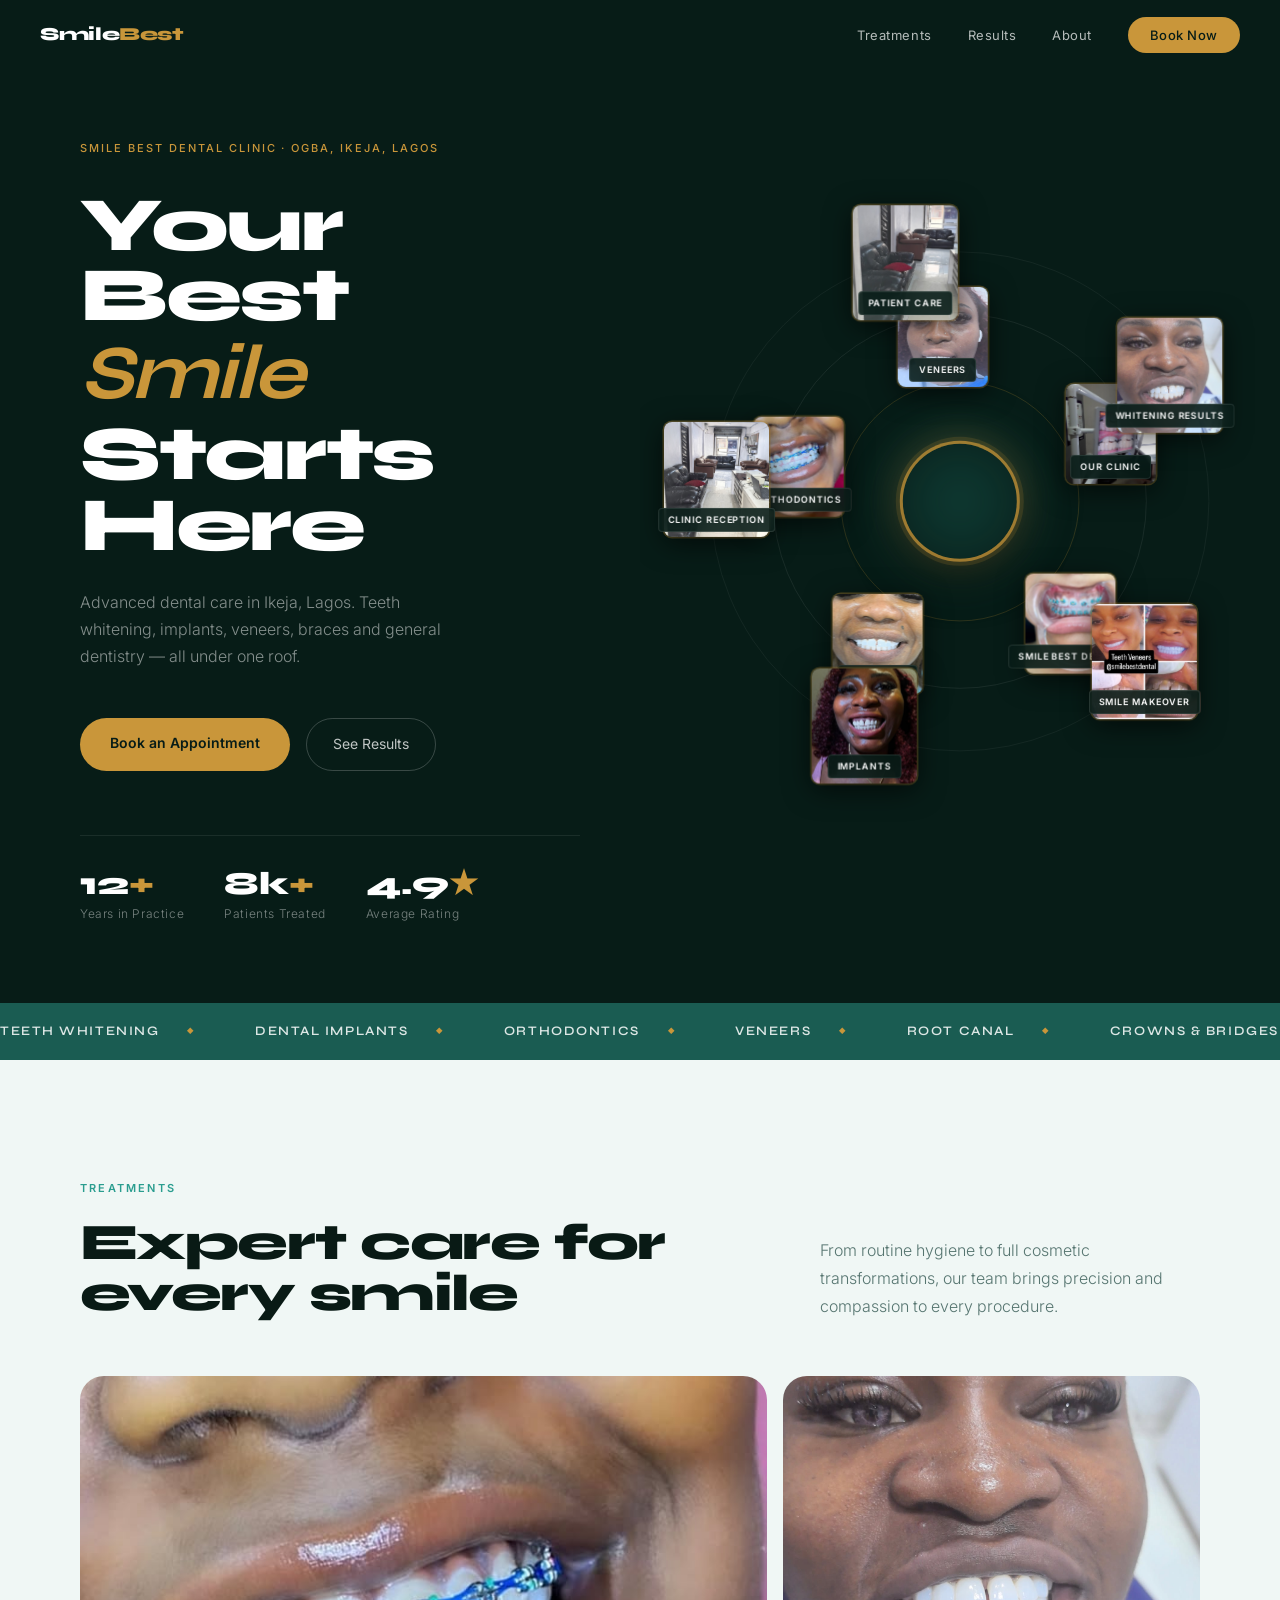
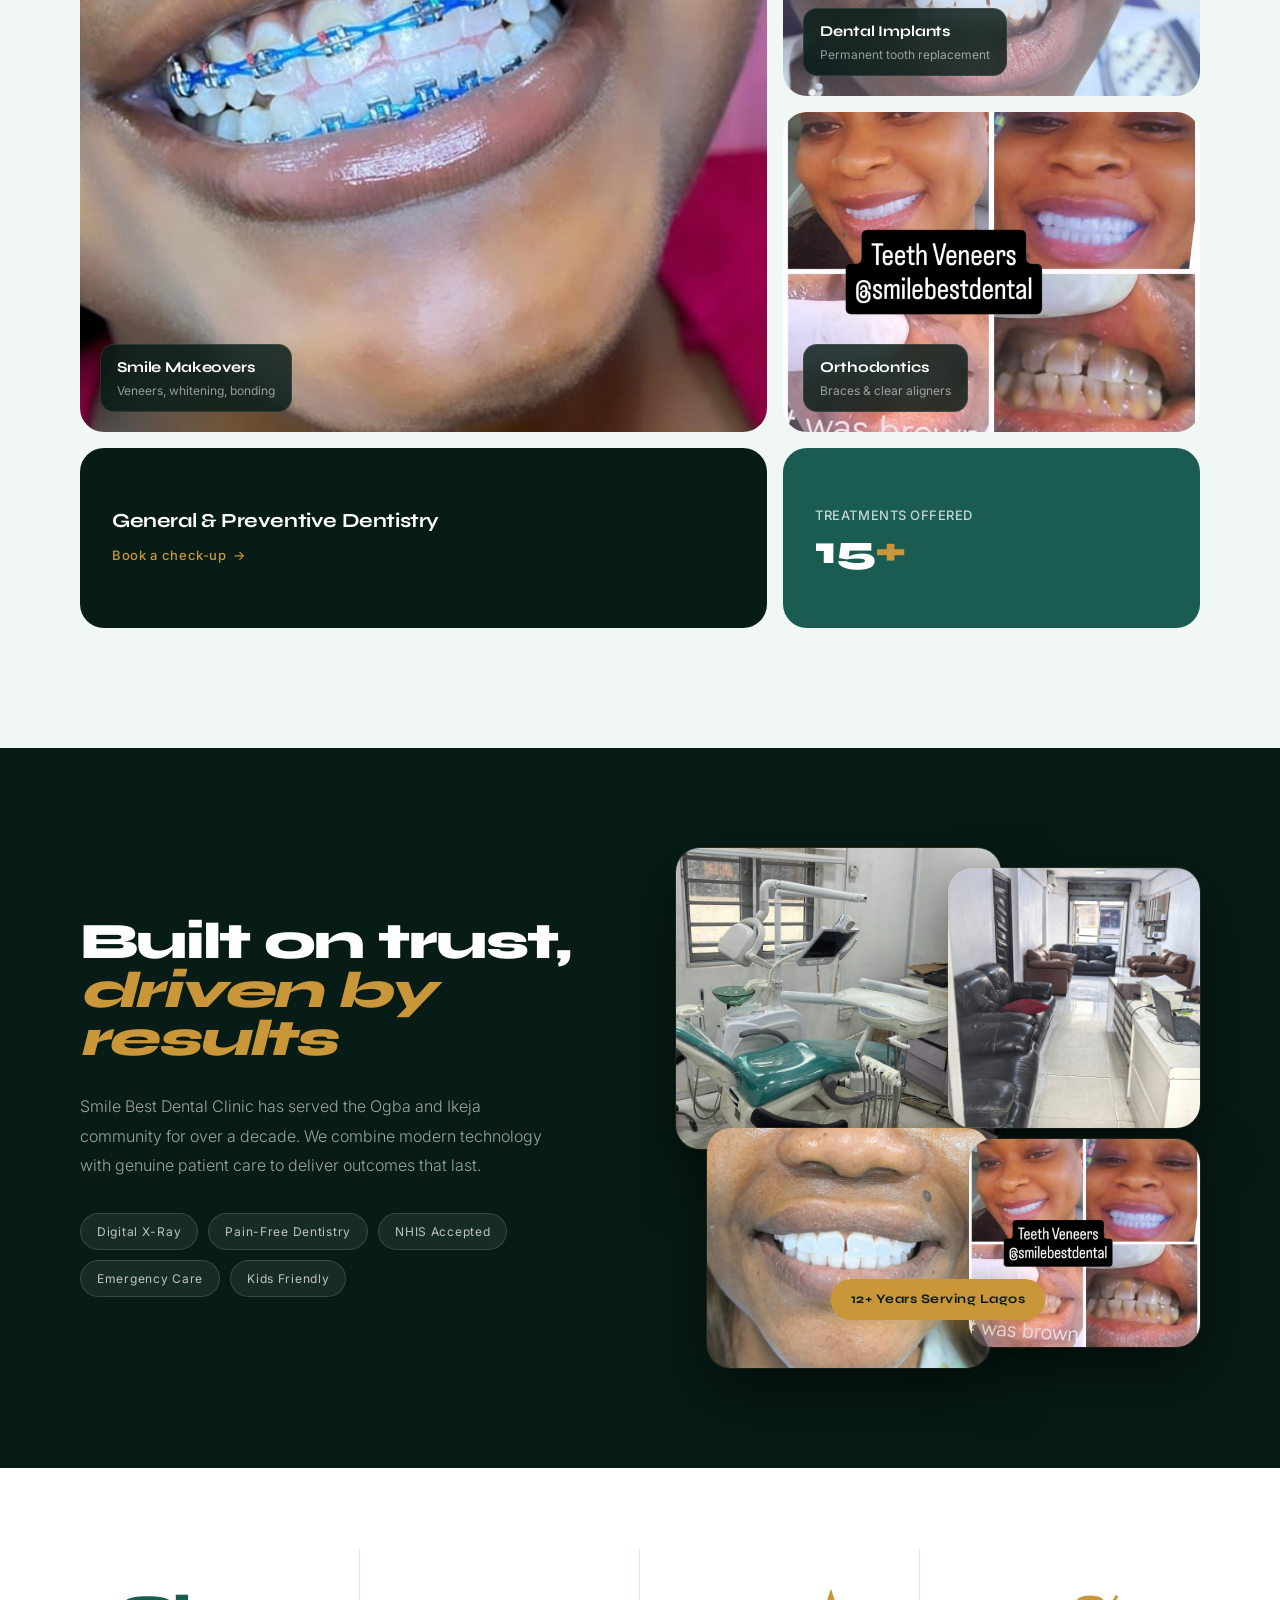
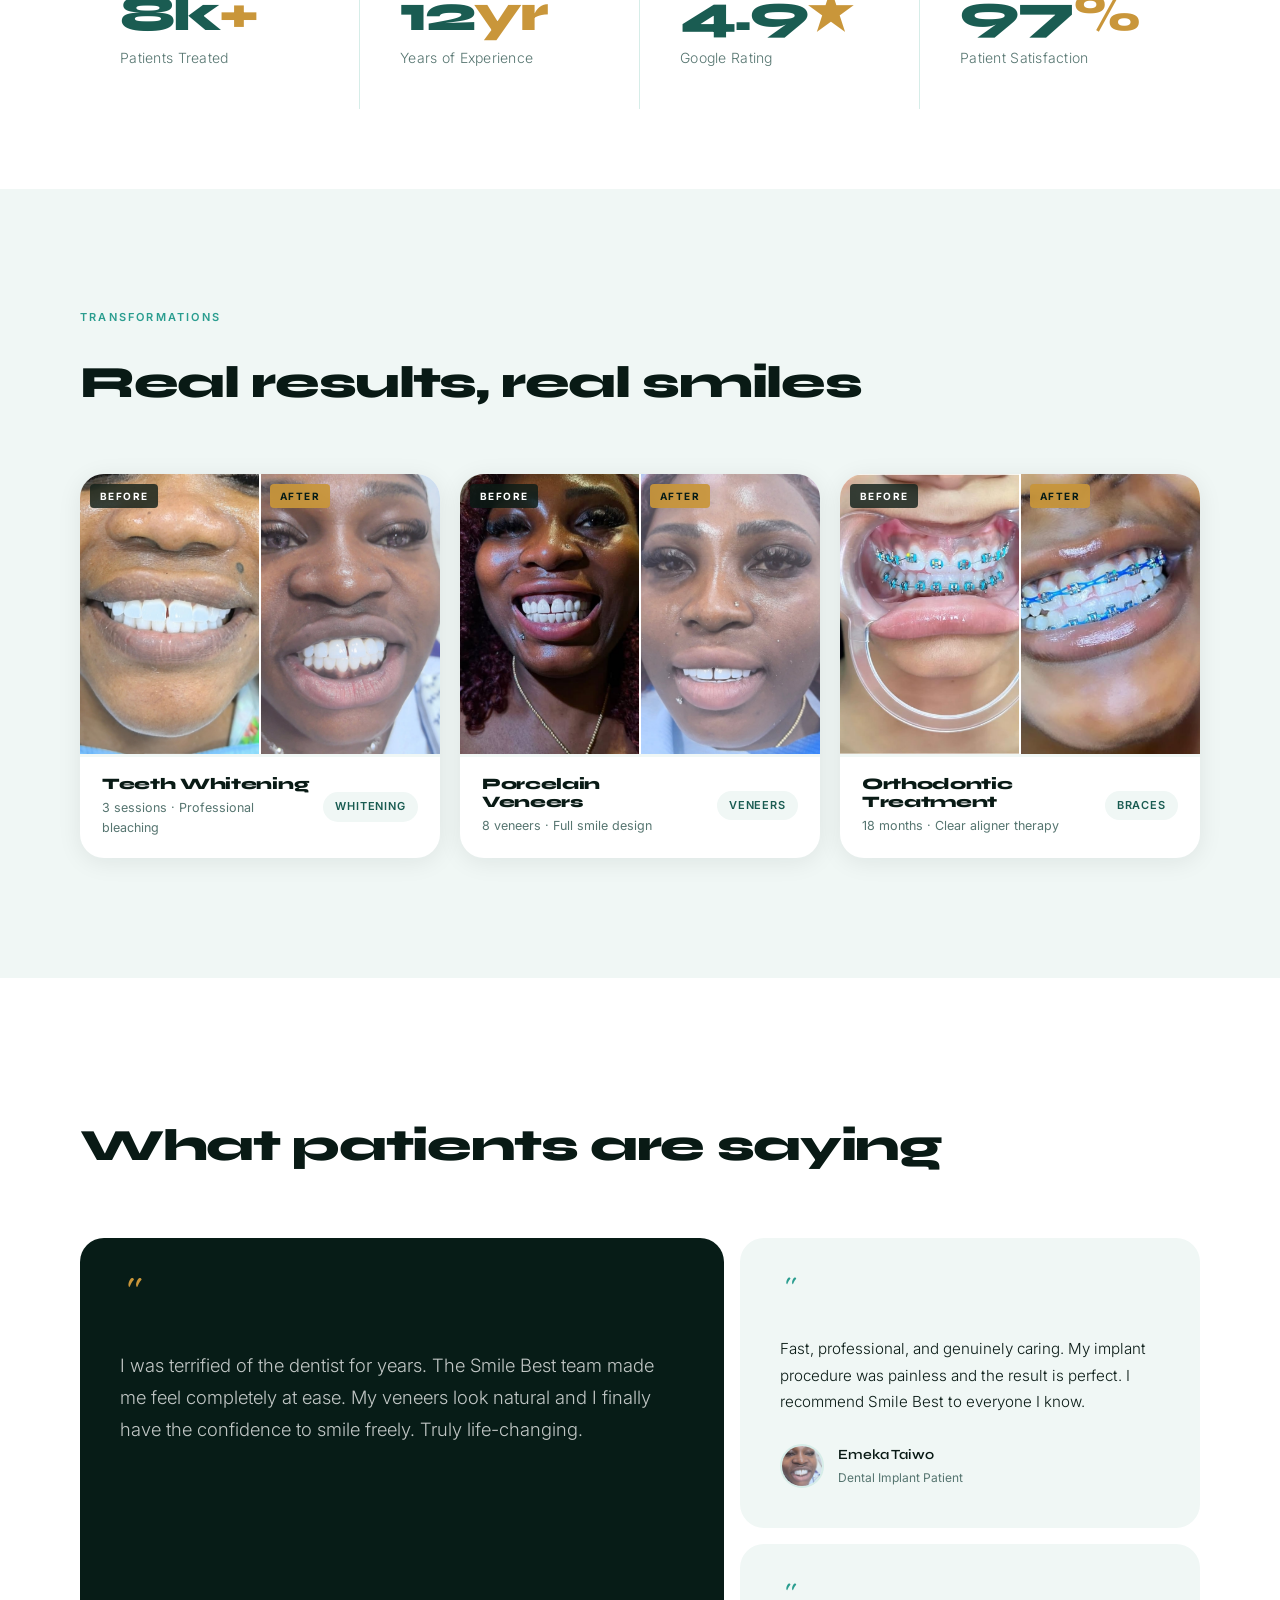
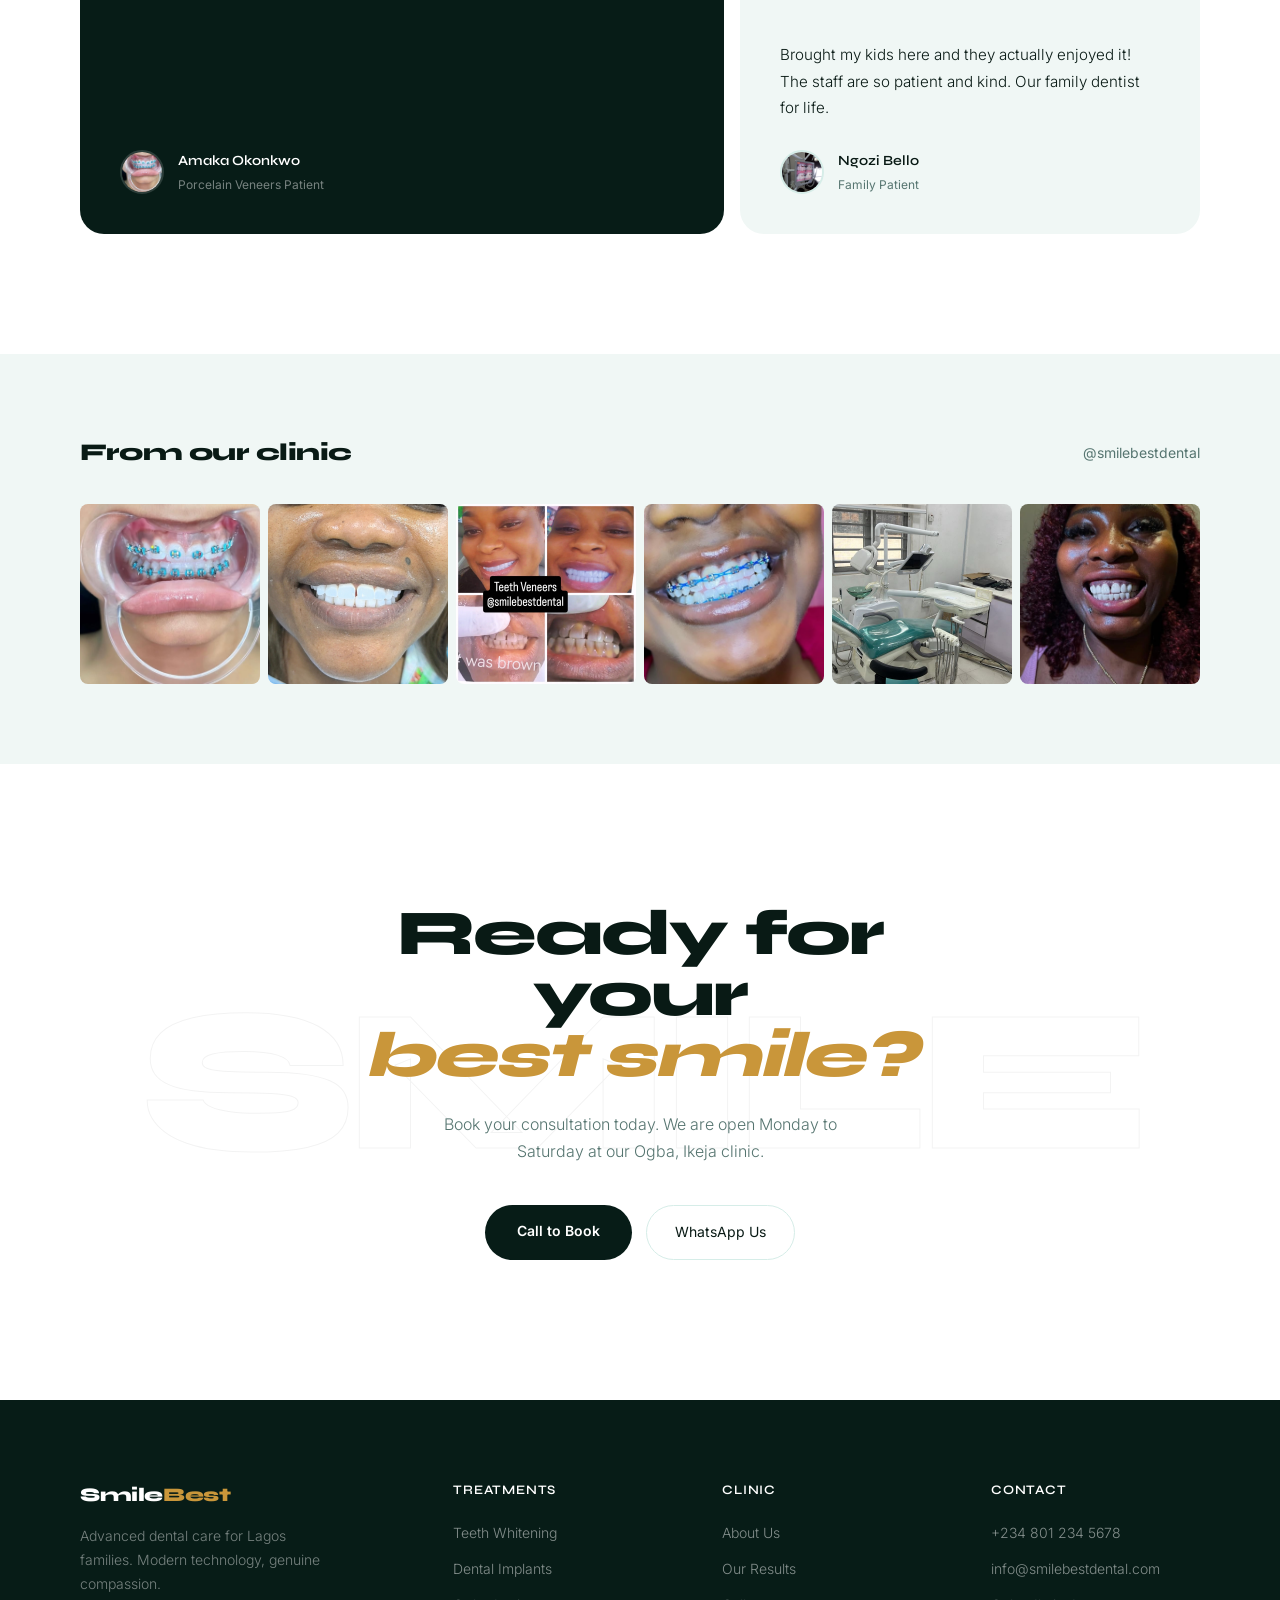
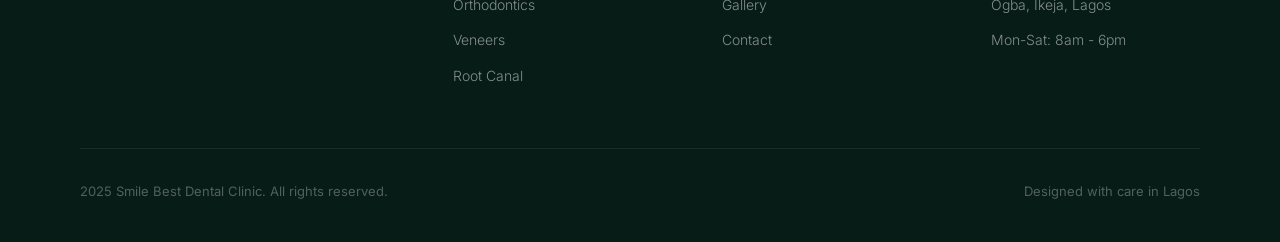
==== commit c3a14428: "Before/after cards: clear BEFORE/AFTER labels, readable info strip - Overlay BEFORE (dark) / AFTER (" ====
--- a/index.html
+++ b/index.html
@@ -3,10 +3,68 @@
 <head>
   <meta charset="UTF-8" />
   <meta name="viewport" content="width=device-width, initial-scale=1.0" />
-  <title>Smile Best Dental Clinic — Ogba, Ikeja, Lagos</title>
+  <meta name="theme-color" content="#071C17" />
+
+  <!-- SEO -->
+  <title>Smile Best Dental Clinic | Teeth Whitening, Implants &amp; Braces in Ogba, Lagos</title>
+  <meta name="description" content="Smile Best Dental Clinic in Ogba, Ikeja, Lagos. Expert teeth whitening, dental implants, veneers, braces and orthodontics. Book your appointment today — open Mon-Sat." />
+  <meta name="keywords" content="dental clinic Lagos, teeth whitening Ikeja, dental implants Ogba, veneers Lagos, orthodontics Ikeja, braces Lagos, dentist near me Lagos" />
+  <meta name="robots" content="index, follow" />
+  <link rel="canonical" href="https://zaddyjohn-cyber.github.io/Smile-Best-Dental/" />
+
+  <!-- Open Graph -->
+  <meta property="og:type" content="website" />
+  <meta property="og:title" content="Smile Best Dental Clinic | Ogba, Ikeja, Lagos" />
+  <meta property="og:description" content="Advanced dental care in the heart of Ikeja. Whitening, implants, veneers, braces and general dentistry. Open Mon-Sat." />
+  <meta property="og:url" content="https://zaddyjohn-cyber.github.io/Smile-Best-Dental/" />
+  <meta property="og:image" content="DGwxJEJIN9Y-01.jpg" />
+
+  <!-- Twitter Card -->
+  <meta name="twitter:card" content="summary_large_image" />
+  <meta name="twitter:title" content="Smile Best Dental Clinic | Ogba, Lagos" />
+  <meta name="twitter:description" content="Advanced dental care in the heart of Ikeja. Whitening, implants, veneers, braces." />
+
+  <!-- Local Business Structured Data -->
+  <script type="application/ld+json">
+  {
+    "@context": "https://schema.org",
+    "@type": "Dentist",
+    "name": "Smile Best Dental Clinic",
+    "description": "Expert dental care including teeth whitening, implants, veneers, orthodontics and general dentistry in Ogba, Ikeja, Lagos.",
+    "url": "https://zaddyjohn-cyber.github.io/Smile-Best-Dental/",
+    "telephone": "+2348012345678",
+    "email": "info@smilebestdental.com",
+    "address": {
+      "@type": "PostalAddress",
+      "streetAddress": "Ogba",
+      "addressLocality": "Ikeja",
+      "addressRegion": "Lagos",
+      "addressCountry": "NG"
+    },
+    "geo": {
+      "@type": "GeoCoordinates",
+      "latitude": 6.6018,
+      "longitude": 3.3515
+    },
+    "openingHours": ["Mo-Sa 08:00-18:00"],
+    "aggregateRating": {
+      "@type": "AggregateRating",
+      "ratingValue": "4.9",
+      "reviewCount": "320"
+    },
+    "priceRange": "₦₦",
+    "image": "DGwxJEJIN9Y-01.jpg"
+  }
+  </script>
+
+  <!-- Preload critical resources -->
+  <link rel="preload" href="DGwxJEJIN9Y-01.jpg" as="image" />
+  <link rel="preload" href="DPkJQpwkSpM-02.jpg" as="image" />
+
+  <!-- Fonts: only weights we actually use -->
   <link rel="preconnect" href="https://fonts.googleapis.com" />
   <link rel="preconnect" href="https://fonts.gstatic.com" crossorigin />
-  <link href="https://fonts.googleapis.com/css2?family=Syne:wght@400;600;700;800&family=Inter:wght@300;400;500&family=Dancing+Script:wght@600&display=swap" rel="stylesheet" />
+  <link href="https://fonts.googleapis.com/css2?family=Syne:wght@700;800&family=Inter:wght@300;400;500&family=Dancing+Script:wght@600&display=swap" rel="stylesheet" />
   <style>
     *, *::before, *::after { box-sizing: border-box; margin: 0; padding: 0; }
 
@@ -282,9 +340,12 @@
     .orbit-img-wrap {
       position: absolute;
       will-change: transform;
-    }
+      /* width/height set inline by JS so the wrapper has real dimensions */
+    }
+    /* Override global img { max-width:100% } which collapses images inside zero-width arms */
     .orbit-img-wrap img {
       display: block;
+      max-width: none !important;
       object-fit: cover;
       border-radius: var(--r-sm);
       box-shadow: 0 6px 28px rgba(0,0,0,0.65), 0 0 0 1.5px rgba(201,150,58,0.4);
@@ -502,37 +563,25 @@
 
     /* ── ABOUT ── */
     .about-section {
-      position: relative;
-      min-height: 600px;
-      overflow: hidden;
-      display: flex; align-items: center;
-    }
-    .about-bg {
-      position: absolute; inset: 0; z-index: 0;
-    }
-    .about-bg img {
-      width: 100%; height: 100%;
-      object-fit: cover;
-      opacity: 0.3;
-    }
-    .about-bg::after {
-      content: '';
-      position: absolute; inset: 0;
-      background: linear-gradient(105deg, rgba(7,28,23,0.92) 0%, rgba(7,28,23,0.75) 55%, rgba(7,28,23,0.5) 100%);
-    }
-    .about-content {
-      position: relative; z-index: 1;
+      background: var(--dark);
       padding: 100px 80px;
-      max-width: 760px;
+    }
+    .about-grid {
+      display: grid;
+      grid-template-columns: 1fr 1fr;
+      gap: 72px;
+      align-items: center;
+      max-width: 1360px;
+      margin: 0 auto;
     }
     .about-content h2 {
       font-family: 'Syne', sans-serif;
       font-weight: 800;
-      font-size: clamp(2.4rem, 4.5vw, 5rem);
+      font-size: clamp(2.4rem, 4vw, 4.5rem);
       line-height: 0.95;
       letter-spacing: -0.03em;
       color: var(--white);
-      margin-bottom: 28px;
+      margin-bottom: 24px;
     }
     .about-content h2 em {
       font-style: italic;
@@ -541,25 +590,66 @@
       padding-bottom: 4px;
     }
     .about-content p {
-      font-size: 1.05rem;
+      font-size: 1rem;
       font-weight: 300;
-      color: rgba(255,255,255,0.65);
-      max-width: 52ch;
-      line-height: 1.8;
-      margin-bottom: 36px;
+      color: rgba(255,255,255,0.6);
+      max-width: 48ch;
+      line-height: 1.85;
+      margin-bottom: 32px;
     }
     .about-chips {
       display: flex; gap: 10px; flex-wrap: wrap;
     }
     .chip {
-      background: rgba(255,255,255,0.08);
-      border: 1px solid rgba(255,255,255,0.15);
-      color: rgba(255,255,255,0.75);
+      background: rgba(255,255,255,0.07);
+      border: 1px solid rgba(255,255,255,0.14);
+      color: rgba(255,255,255,0.72);
       font-size: 12px;
       font-weight: 400;
       letter-spacing: 0.06em;
       padding: 8px 16px;
       border-radius: var(--r-xl);
+    }
+
+    /* About photo stack */
+    .about-photos {
+      position: relative;
+      height: 520px;
+    }
+    .about-photo {
+      position: absolute;
+      overflow: hidden;
+      border-radius: var(--r-lg);
+      box-shadow: 0 24px 60px rgba(0,0,0,0.55), 0 0 0 1px rgba(201,150,58,0.18);
+    }
+    .about-photo img {
+      width: 100%; height: 100%;
+      object-fit: cover;
+      display: block;
+      transition: transform 0.6s ease;
+    }
+    .about-photo:hover img { transform: scale(1.04); }
+    .ap-1 { width: 62%; height: 58%; top: 0; left: 0; }
+    .ap-2 { width: 48%; height: 50%; top: 4%; right: 0; }
+    .ap-3 { width: 54%; height: 46%; bottom: 0; left: 6%; }
+    .ap-4 { width: 44%; height: 40%; bottom: 4%; right: 0; }
+
+    /* Gold accent badge */
+    .about-badge {
+      position: absolute;
+      bottom: 48px; left: 50%;
+      transform: translateX(-50%);
+      background: var(--gold);
+      color: var(--dark);
+      font-family: 'Syne', sans-serif;
+      font-weight: 700;
+      font-size: 13px;
+      letter-spacing: 0.04em;
+      padding: 10px 20px;
+      border-radius: var(--r-xl);
+      white-space: nowrap;
+      z-index: 5;
+      box-shadow: 0 8px 24px rgba(201,150,58,0.4);
     }
 
     /* ── STATS ── */
@@ -619,47 +709,92 @@
       background: var(--white);
       border-radius: var(--r-lg);
       overflow: hidden;
+      box-shadow: 0 4px 24px rgba(9,26,21,0.08);
     }
     .ba-imgs {
       display: grid;
       grid-template-columns: 1fr 1fr;
-      height: 260px;
-    }
-    .ba-imgs img {
+      height: 280px;
+      position: relative;
+    }
+    .ba-img-wrap {
+      position: relative;
+      overflow: hidden;
+    }
+    .ba-img-wrap img {
       width: 100%; height: 100%;
       object-fit: cover;
-    }
+      display: block;
+      transition: transform 0.5s ease;
+    }
+    .ba-img-wrap:hover img { transform: scale(1.04); }
+
+    /* Before / After photo labels */
+    .ba-img-wrap::after {
+      content: attr(data-label);
+      position: absolute;
+      top: 10px; left: 10px;
+      background: rgba(9,26,21,0.78);
+      backdrop-filter: blur(8px);
+      color: #fff;
+      font-size: 10px;
+      font-weight: 700;
+      letter-spacing: 0.14em;
+      text-transform: uppercase;
+      padding: 4px 10px;
+      border-radius: 4px;
+    }
+    .ba-img-wrap.after-img::after {
+      background: rgba(201,150,58,0.92);
+      color: var(--dark);
+    }
+
+    /* Vertical divider between before/after */
+    .ba-imgs::after {
+      content: '';
+      position: absolute;
+      top: 0; bottom: 0;
+      left: 50%;
+      width: 2px;
+      background: var(--white);
+      transform: translateX(-50%);
+      z-index: 2;
+    }
+
     .ba-info {
-      padding: 20px 22px;
-      border-top: 1px solid var(--mint-mid);
-    }
+      padding: 18px 22px 20px;
+      border-top: 3px solid var(--mint);
+      display: flex;
+      align-items: center;
+      justify-content: space-between;
+      gap: 12px;
+    }
+    .ba-info-left {}
     .ba-treatment {
       font-family: 'Syne', sans-serif;
-      font-weight: 700;
-      font-size: 15px;
+      font-weight: 800;
+      font-size: 16px;
       color: var(--text);
-      letter-spacing: -0.01em;
+      letter-spacing: -0.02em;
+      line-height: 1.1;
     }
     .ba-detail {
-      font-size: 13px;
+      font-size: 12.5px;
       color: var(--text-muted);
-      margin-top: 4px;
-    }
-    .ba-divider {
-      display: inline-flex;
-      align-items: center;
-      gap: 6px;
+      margin-top: 5px;
+      font-weight: 400;
+    }
+    .ba-tag {
+      background: var(--mint);
+      color: var(--teal);
       font-size: 11px;
       font-weight: 600;
-      letter-spacing: 0.1em;
+      letter-spacing: 0.08em;
       text-transform: uppercase;
-      color: var(--text-muted);
-      margin: 4px 0 0;
-    }
-    .ba-divider span {
-      display: inline-block;
-      width: 1px; height: 12px;
-      background: var(--mint-mid);
+      padding: 6px 12px;
+      border-radius: var(--r-xl);
+      white-space: nowrap;
+      flex-shrink: 0;
     }
 
     /* ── TESTIMONIALS ── */
@@ -929,70 +1064,192 @@
 
     /* ── RESPONSIVE ── */
     @media (max-width: 1100px) {
-      .section-pad, .services-section, .results-section, .testimonials-section,
+      .hero-left { padding: 120px 40px 80px 48px; }
+      .services-section, .results-section, .testimonials-section,
       .insta-section, .cta-section, footer { padding-left: 40px; padding-right: 40px; }
       .stats-section { padding: 60px 40px; }
-      .about-content { padding: 80px 40px; }
+      .about-section { padding: 80px 40px; }
       .bento-grid { grid-template-columns: 1fr 1fr; grid-template-rows: 280px 280px 160px; }
       .footer-top { grid-template-columns: 1fr 1fr; gap: 40px; }
     }
-    @media (max-width: 768px) {
-      .hero { grid-template-columns: 1fr; }
-      .hero-right { height: 420px; }
-      .orbit-stage { width: 90vw; height: 90vw; }
-      .hero-left { padding: 120px 28px 60px; }
-      .bento-grid { grid-template-columns: 1fr; grid-template-rows: 280px 240px 240px 160px 120px; }
+
+    /* Hamburger menu (mobile nav) */
+    .nav-hamburger {
+      display: none;
+      flex-direction: column;
+      gap: 5px;
+      cursor: pointer;
+      padding: 4px;
+      background: none;
+      border: none;
+    }
+    .nav-hamburger span {
+      display: block;
+      width: 24px;
+      height: 2px;
+      background: var(--white);
+      border-radius: 2px;
+      transition: transform 0.3s, opacity 0.3s;
+    }
+    .nav-mobile-menu {
+      display: none;
+      position: fixed;
+      inset: 0;
+      background: var(--dark);
+      z-index: 290;
+      flex-direction: column;
+      align-items: center;
+      justify-content: center;
+      gap: 36px;
+    }
+    .nav-mobile-menu.open { display: flex; }
+    .nav-mobile-menu a {
+      font-family: 'Syne', sans-serif;
+      font-size: 2rem;
+      font-weight: 700;
+      color: var(--white);
+      letter-spacing: -0.02em;
+    }
+    .nav-mobile-menu a.mobile-cta {
+      background: var(--gold);
+      color: var(--dark);
+      padding: 14px 40px;
+      border-radius: var(--r-xl);
+      font-size: 1.1rem;
+    }
+    .nav-mobile-close {
+      position: absolute;
+      top: 20px; right: 20px;
+      background: none; border: none;
+      color: var(--white);
+      font-size: 28px;
+      cursor: pointer;
+      padding: 8px;
+    }
+
+    @media (max-width: 900px) {
+      /* Hero stacks: orbit on top, text below */
+      .hero {
+        grid-template-columns: 1fr;
+        grid-template-rows: auto auto;
+        min-height: 100dvh;
+      }
+      .hero-right {
+        order: -1;
+        height: min(92vw, 460px);
+        padding: 20px 0 0;
+      }
+      .orbit-stage {
+        width: min(88vw, 420px);
+        height: min(88vw, 420px);
+      }
+      .hero-left {
+        padding: 32px 24px 56px;
+      }
+      .hero-headline {
+        font-size: clamp(2.4rem, 7vw, 4rem);
+      }
+      .hero-sub { max-width: 100%; }
+      .hero-stats-row { gap: 24px; }
+
+      /* Nav */
+      nav { padding: 16px 20px; }
+      nav.scrolled { padding: 12px 20px; }
+      .nav-links { display: none; }
+      .nav-hamburger { display: flex; }
+
+      /* Sections */
+      .services-section, .results-section, .testimonials-section,
+      .cta-section, footer { padding-left: 20px; padding-right: 20px; }
+      .insta-section { padding: 60px 20px; }
+      .stats-section { padding: 60px 20px; }
+      .about-section { padding: 60px 20px; }
+      .about-grid { grid-template-columns: 1fr; gap: 40px; }
+      .about-photos { height: 360px; }
+      .ap-1 { width: 58%; height: 55%; }
+      .ap-2 { width: 46%; height: 48%; }
+      .ap-3 { width: 52%; height: 44%; }
+      .ap-4 { width: 42%; height: 38%; }
+
+      .bento-grid { grid-template-columns: 1fr; grid-template-rows: 260px 220px 220px 140px 110px; }
       .bc-1 { grid-column: 1; grid-row: 1; }
       .bc-2 { grid-column: 1; grid-row: 2; }
       .bc-3 { grid-column: 1; grid-row: 3; }
       .bc-4 { grid-column: 1; grid-row: 4; }
       .bc-5 { grid-column: 1; grid-row: 5; }
       .services-header { flex-direction: column; align-items: flex-start; }
+
       .stats-grid { grid-template-columns: 1fr 1fr; }
       .stat-item { border-right: none; border-bottom: 1px solid var(--mint-mid); }
+      .stat-item:nth-child(odd) { border-right: 1px solid var(--mint-mid); }
+
       .ba-grid { grid-template-columns: 1fr; }
+      .ba-imgs { height: 220px; }
+
       .testi-grid { grid-template-columns: 1fr; grid-template-rows: auto auto auto; }
       .tc-featured { grid-column: 1; grid-row: 1; }
+      .testi-card { padding: 28px; }
+
       .insta-grid { grid-template-columns: repeat(3, 1fr); }
-      .footer-top { grid-template-columns: 1fr; gap: 32px; }
-      nav { padding: 16px 20px; }
-      nav.scrolled { padding: 12px 20px; }
-      .nav-links { display: none; }
-      .services-section, .results-section, .testimonials-section,
-      .cta-section, footer { padding-left: 20px; padding-right: 20px; }
-      .insta-section { padding: 60px 20px; }
-      .stats-section { padding: 60px 20px; }
-      .about-content { padding: 80px 20px; }
+
+      .footer-top { grid-template-columns: 1fr 1fr; gap: 32px; }
+      .footer-brand { grid-column: 1 / -1; }
+      footer { padding: 48px 20px 28px; }
+      .footer-bottom { flex-direction: column; align-items: flex-start; gap: 6px; }
+
+      .cta-section { padding: 80px 20px; }
+      .cta-ghost { font-size: clamp(5rem, 20vw, 12rem); }
+    }
+
+    @media (max-width: 480px) {
+      .orbit-stage { width: 84vw; height: 84vw; }
+      .hero-right { height: min(84vw, 380px); }
+      .stats-grid { grid-template-columns: 1fr 1fr; }
+      .insta-grid { grid-template-columns: repeat(2, 1fr); }
+      .footer-top { grid-template-columns: 1fr; }
+      .testi-grid { grid-template-columns: 1fr; }
     }
   </style>
 </head>
 <body>
 
   <!-- NAV -->
-  <nav id="nav">
-    <div class="nav-logo">Smile<span>Best</span></div>
+  <nav id="nav" role="navigation" aria-label="Main navigation">
+    <a href="#home" class="nav-logo" aria-label="Smile Best Dental Clinic home">Smile<span>Best</span></a>
     <ul class="nav-links">
       <li><a href="#services">Treatments</a></li>
       <li><a href="#results">Results</a></li>
       <li><a href="#about">About</a></li>
       <li><a href="tel:+2348012345678" class="nav-cta">Book Now</a></li>
     </ul>
+    <button class="nav-hamburger" id="navHamburger" aria-label="Open menu" aria-expanded="false">
+      <span></span><span></span><span></span>
+    </button>
   </nav>
 
+  <!-- MOBILE FULL-SCREEN MENU -->
+  <div class="nav-mobile-menu" id="mobileMenu" role="dialog" aria-label="Mobile navigation">
+    <button class="nav-mobile-close" id="mobileClose" aria-label="Close menu">&#x2715;</button>
+    <a href="#services" class="mobile-link">Treatments</a>
+    <a href="#results" class="mobile-link">Results</a>
+    <a href="#about" class="mobile-link">About</a>
+    <a href="tel:+2348012345678" class="mobile-cta">Book Now</a>
+  </div>
+
   <!-- HERO -->
-  <section class="hero" id="home">
+  <section class="hero" id="home" aria-label="Hero">
     <div class="hero-left">
-      <p class="hero-tag" id="htag">Smile Best Dental Clinic · Ogba, Lagos</p>
+      <p class="hero-tag" id="htag">Smile Best Dental Clinic · Ogba, Ikeja, Lagos</p>
       <h1 class="hero-headline" id="hhead">
         Your Best<br>
         <em>Smile</em>
         Starts Here
       </h1>
       <p class="hero-sub" id="hsub">
-        Advanced dental care delivered with warmth. From routine check-ups to complete smile transformations in the heart of Ikeja.
+        Advanced dental care in Ikeja, Lagos. Teeth whitening, implants, veneers, braces and general dentistry — all under one roof.
       </p>
       <div class="hero-actions" id="hacts">
-        <a href="tel:+2348012345678" class="btn-primary">Book an Appointment</a>
+        <a href="tel:+2348012345678" class="btn-primary" aria-label="Call to book an appointment">Book an Appointment</a>
         <a href="#results" class="btn-ghost">See Results</a>
       </div>
       <div class="hero-stats-row" id="hstats">
@@ -1102,24 +1359,41 @@
 
   <!-- ABOUT -->
   <section class="about-section" id="about">
-    <div class="about-bg">
-      <img src="unnamed.jpg" alt="Smile Best Dental Clinic" />
-    </div>
-    <div class="about-content">
-      <h2 class="fade-up">
-        Built on trust,<br>
-        <em>driven by results</em>
-      </h2>
-      <p class="fade-up delay-1">
-        Smile Best Dental Clinic has served the Ogba and Ikeja community for over a decade. We combine modern technology with genuine patient care to deliver outcomes that last.
-      </p>
-      <div class="about-chips fade-up delay-2">
-        <span class="chip">Digital X-Ray</span>
-        <span class="chip">Pain-Free Dentistry</span>
-        <span class="chip">NHIS Accepted</span>
-        <span class="chip">Emergency Care</span>
-        <span class="chip">Kids Friendly</span>
+    <div class="about-grid">
+
+      <div class="about-content">
+        <h2 class="fade-up">
+          Built on trust,<br>
+          <em>driven by results</em>
+        </h2>
+        <p class="fade-up delay-1">
+          Smile Best Dental Clinic has served the Ogba and Ikeja community for over a decade. We combine modern technology with genuine patient care to deliver outcomes that last.
+        </p>
+        <div class="about-chips fade-up delay-2">
+          <span class="chip">Digital X-Ray</span>
+          <span class="chip">Pain-Free Dentistry</span>
+          <span class="chip">NHIS Accepted</span>
+          <span class="chip">Emergency Care</span>
+          <span class="chip">Kids Friendly</span>
+        </div>
       </div>
+
+      <div class="about-photos fade-up delay-1">
+        <div class="about-photo ap-1">
+          <img src="unnamed.jpg" alt="Smile Best Dental Clinic reception" loading="lazy" />
+        </div>
+        <div class="about-photo ap-2">
+          <img src="unnamed (1).jpg" alt="Dental treatment room" loading="lazy" />
+        </div>
+        <div class="about-photo ap-3">
+          <img src="DPkJQpwkSpM-01.jpg" alt="Patient whitening results" loading="lazy" />
+        </div>
+        <div class="about-photo ap-4">
+          <img src="DZ3J4CJx2XF.webp" alt="Dental care Lagos" loading="lazy" />
+        </div>
+        <div class="about-badge">12+ Years Serving Lagos</div>
+      </div>
+
     </div>
   </section>
 
@@ -1158,37 +1432,55 @@
 
         <div class="ba-card fade-up delay-1">
           <div class="ba-imgs">
-            <img src="DPkJQpwkSpM-01.jpg" alt="Before treatment" />
-            <img src="DPkJQpwkSpM-02.jpg" alt="After treatment" />
+            <div class="ba-img-wrap" data-label="Before">
+              <img src="DPkJQpwkSpM-01.jpg" alt="Before teeth whitening" loading="lazy" />
+            </div>
+            <div class="ba-img-wrap after-img" data-label="After">
+              <img src="DPkJQpwkSpM-02.jpg" alt="After teeth whitening" loading="lazy" />
+            </div>
           </div>
           <div class="ba-info">
-            <div class="ba-treatment">Teeth Whitening</div>
-            <div class="ba-divider">Before <span></span> After</div>
-            <div class="ba-detail">3 sessions · Professional bleaching</div>
+            <div class="ba-info-left">
+              <div class="ba-treatment">Teeth Whitening</div>
+              <div class="ba-detail">3 sessions · Professional bleaching</div>
+            </div>
+            <div class="ba-tag">Whitening</div>
           </div>
         </div>
 
         <div class="ba-card fade-up delay-2">
           <div class="ba-imgs">
-            <img src="DPkJQpwkSpM-03.jpg" alt="Before veneers" />
-            <img src="DPkJQpwkSpM-04.jpg" alt="After veneers" />
+            <div class="ba-img-wrap" data-label="Before">
+              <img src="DPkJQpwkSpM-03.jpg" alt="Before porcelain veneers" loading="lazy" />
+            </div>
+            <div class="ba-img-wrap after-img" data-label="After">
+              <img src="DPkJQpwkSpM-04.jpg" alt="After porcelain veneers" loading="lazy" />
+            </div>
           </div>
           <div class="ba-info">
-            <div class="ba-treatment">Porcelain Veneers</div>
-            <div class="ba-divider">Before <span></span> After</div>
-            <div class="ba-detail">8 veneers · Full smile design</div>
+            <div class="ba-info-left">
+              <div class="ba-treatment">Porcelain Veneers</div>
+              <div class="ba-detail">8 veneers · Full smile design</div>
+            </div>
+            <div class="ba-tag">Veneers</div>
           </div>
         </div>
 
         <div class="ba-card fade-up delay-3">
           <div class="ba-imgs">
-            <img src="DGwxJEJIN9Y-01.jpg" alt="Before orthodontics" />
-            <img src="DGwxJEJIN9Y-02.jpg" alt="After orthodontics" />
+            <div class="ba-img-wrap" data-label="Before">
+              <img src="DGwxJEJIN9Y-01.jpg" alt="Before orthodontic treatment" loading="lazy" />
+            </div>
+            <div class="ba-img-wrap after-img" data-label="After">
+              <img src="DGwxJEJIN9Y-02.jpg" alt="After orthodontic treatment" loading="lazy" />
+            </div>
           </div>
           <div class="ba-info">
-            <div class="ba-treatment">Orthodontic Treatment</div>
-            <div class="ba-divider">Before <span></span> After</div>
-            <div class="ba-detail">18 months · Clear aligner therapy</div>
+            <div class="ba-info-left">
+              <div class="ba-treatment">Orthodontic Treatment</div>
+              <div class="ba-detail">18 months · Clear aligner therapy</div>
+            </div>
+            <div class="ba-tag">Braces</div>
           </div>
         </div>
 
@@ -1349,6 +1641,16 @@
       nav.classList.toggle('scrolled', window.scrollY > 60);
     }, { passive: true });
 
+    // Mobile menu
+    const hamburger = document.getElementById('navHamburger');
+    const mobileMenu = document.getElementById('mobileMenu');
+    const mobileClose = document.getElementById('mobileClose');
+    function openMenu() { mobileMenu.classList.add('open'); hamburger.setAttribute('aria-expanded','true'); }
+    function closeMenu() { mobileMenu.classList.remove('open'); hamburger.setAttribute('aria-expanded','false'); }
+    hamburger.addEventListener('click', openMenu);
+    mobileClose.addEventListener('click', closeMenu);
+    mobileMenu.querySelectorAll('a').forEach(a => a.addEventListener('click', closeMenu));
+
     // Hero text entrance
     ['htag','hhead','hsub','hacts','hstats'].forEach((id, i) => {
       const el = document.getElementById(id);
@@ -1362,16 +1664,14 @@
     document.querySelectorAll('.fade-up').forEach(el => io.observe(el));
 
     // ── ORBIT ──
-    // ring 1 (inner, 23% radius): 5 photos, CW, 20s
-    // ring 2 (outer, 36% radius): 5 photos, CCW, 30s
     const orbitItems = [
-      // inner ring
+      // inner ring (ring 1): 5 photos CW
       { src: 'DGwxJEJIN9Y-01.jpg',  label: 'Smile Best Dental', ring: 1 },
       { src: 'DPkJQpwkSpM-01.jpg',  label: 'Whitening',          ring: 1 },
       { src: 'DGwxJEJIN9Y-02.jpg',  label: 'Orthodontics',       ring: 1 },
       { src: 'DPkJQpwkSpM-04.jpg',  label: 'Veneers',            ring: 1 },
       { src: 'unnamed (2).jpg',      label: 'Our Clinic',         ring: 1 },
-      // outer ring
+      // outer ring (ring 2): 5 photos CCW
       { src: 'DPkJQpwkSpM-02.jpg',  label: 'Whitening Results',  ring: 2 },
       { src: 'DZ3J4CJx2XF.webp',    label: 'Smile Makeover',     ring: 2 },
       { src: 'DPkJQpwkSpM-03.jpg',  label: 'Implants',           ring: 2 },
@@ -1382,9 +1682,11 @@
     const stage = document.getElementById('orbitStage');
     const stageSize = stage.offsetWidth;
 
+    // Scale image sizes down on small screens
+    const scale = Math.min(1, stageSize / 520);
     const ringCfg = {
-      1: { radiusPct: 0.23, w: 90,  h: 100, dur: 22, dir:  1 },
-      2: { radiusPct: 0.37, w: 105, h: 115, dur: 34, dir: -1 },
+      1: { radiusPct: 0.23, w: Math.round(90 * scale),  h: Math.round(100 * scale), dur: 22, dir:  1 },
+      2: { radiusPct: 0.37, w: Math.round(105 * scale), h: Math.round(115 * scale), dur: 34, dir: -1 },
     };
 
     // Group items by ring and spread evenly
@@ -1407,16 +1709,21 @@
 
         const wrap = document.createElement('div');
         wrap.className = 'orbit-img-wrap';
+        // Give the wrapper explicit dimensions so max-width:100% on img works correctly
+        wrap.style.width  = cfg.w + 'px';
+        wrap.style.height = cfg.h + 'px';
         wrap.style.left = radiusPx + 'px';
         wrap.style.top  = (-cfg.h / 2) + 'px';
         wrap.style.transform = `rotate(${-startDeg}deg)`;
 
         const img = document.createElement('img');
         img.src = item.src;
-        img.alt = item.label;
+        img.alt = item.label + ' - Smile Best Dental Clinic Lagos';
         img.loading = 'eager';
-        img.style.width  = cfg.w + 'px';
-        img.style.height = cfg.h + 'px';
+        img.width  = cfg.w;
+        img.height = cfg.h;
+        img.style.width  = '100%';
+        img.style.height = '100%';
 
         const chip = document.createElement('div');
         chip.className = 'orbit-chip';
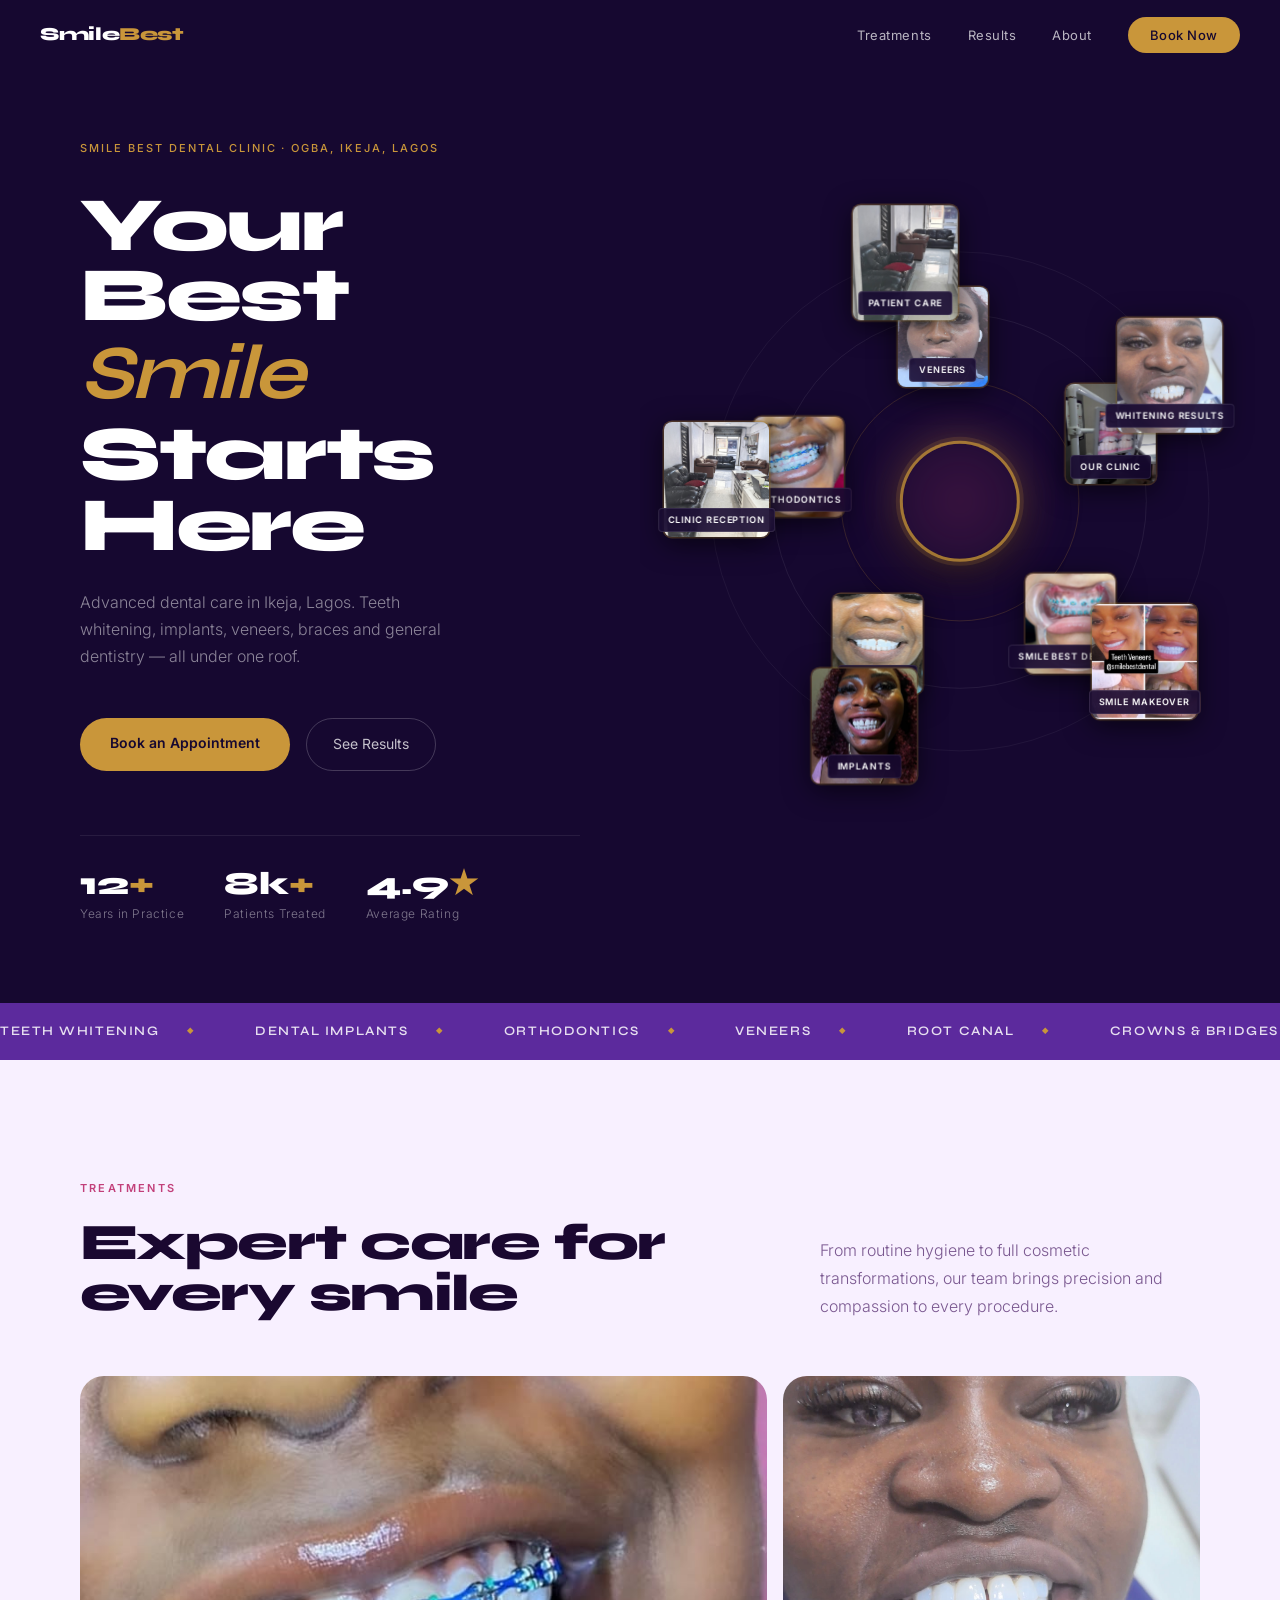
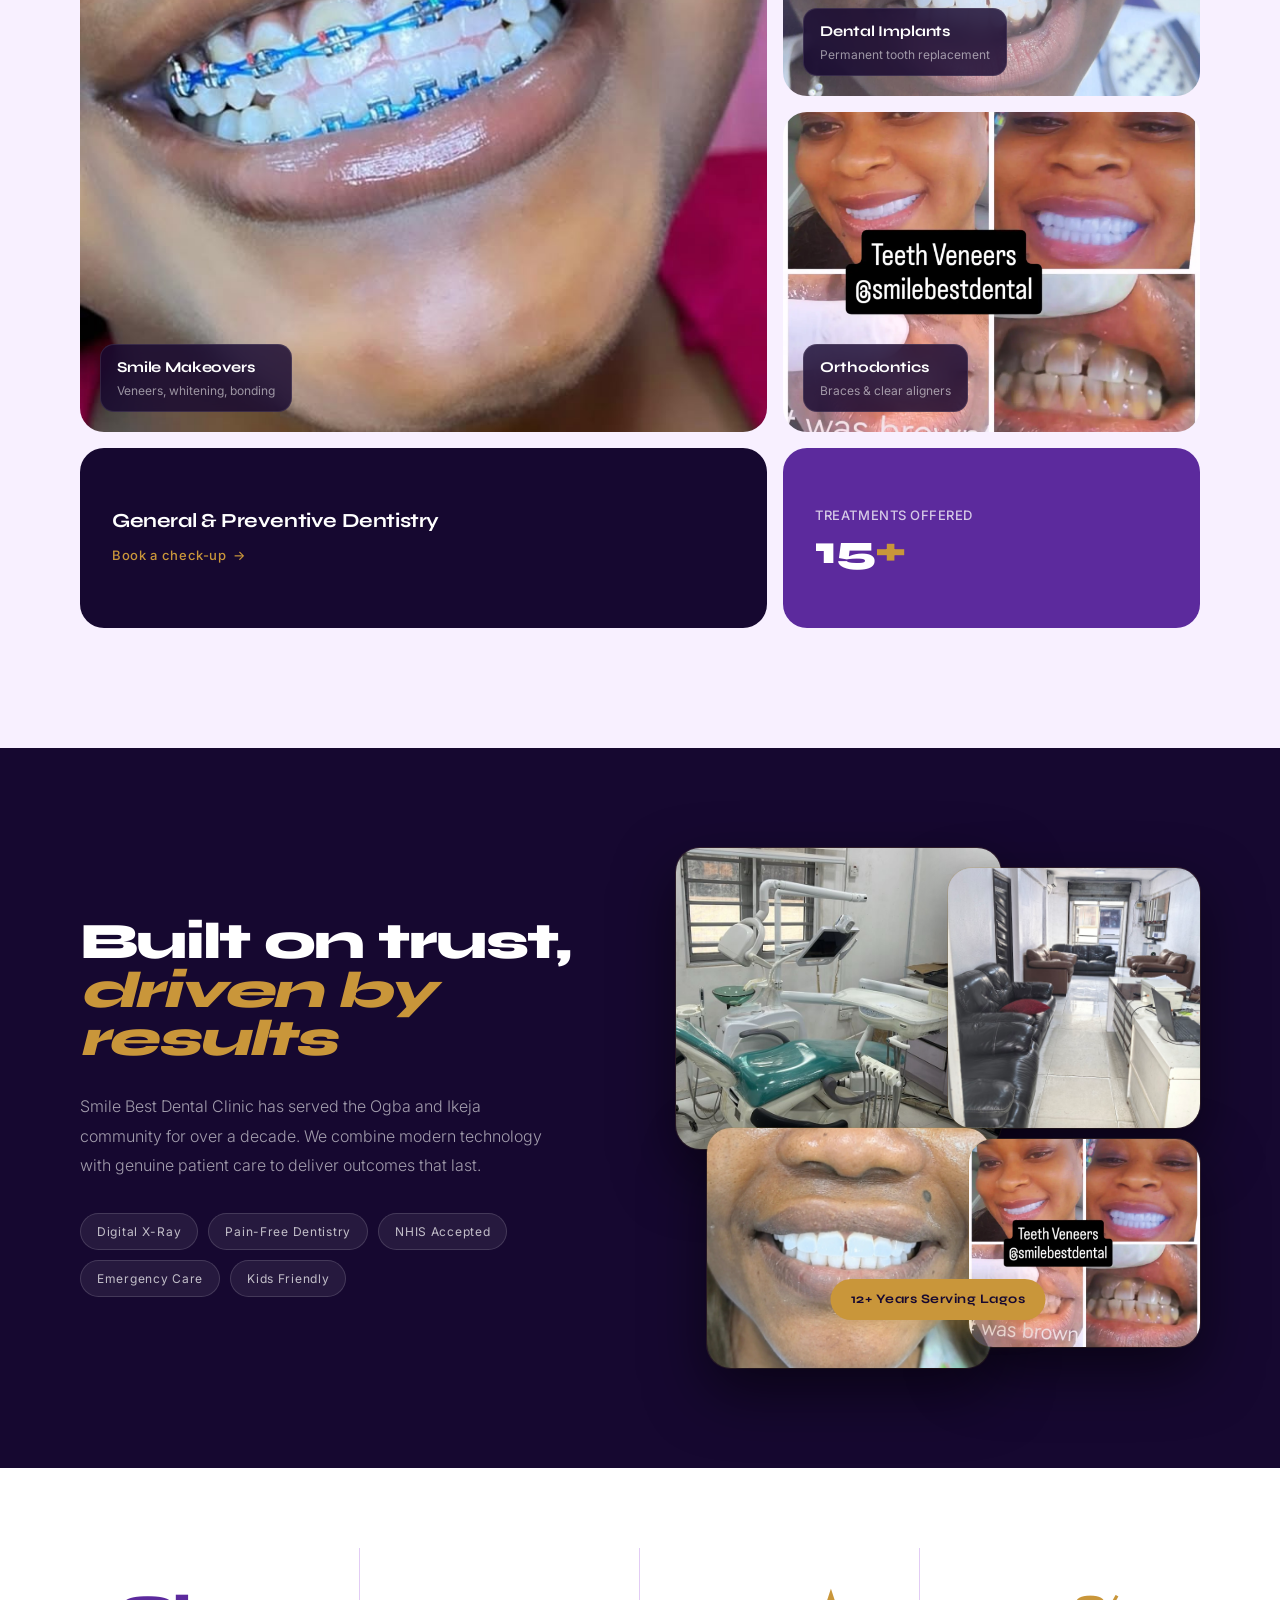
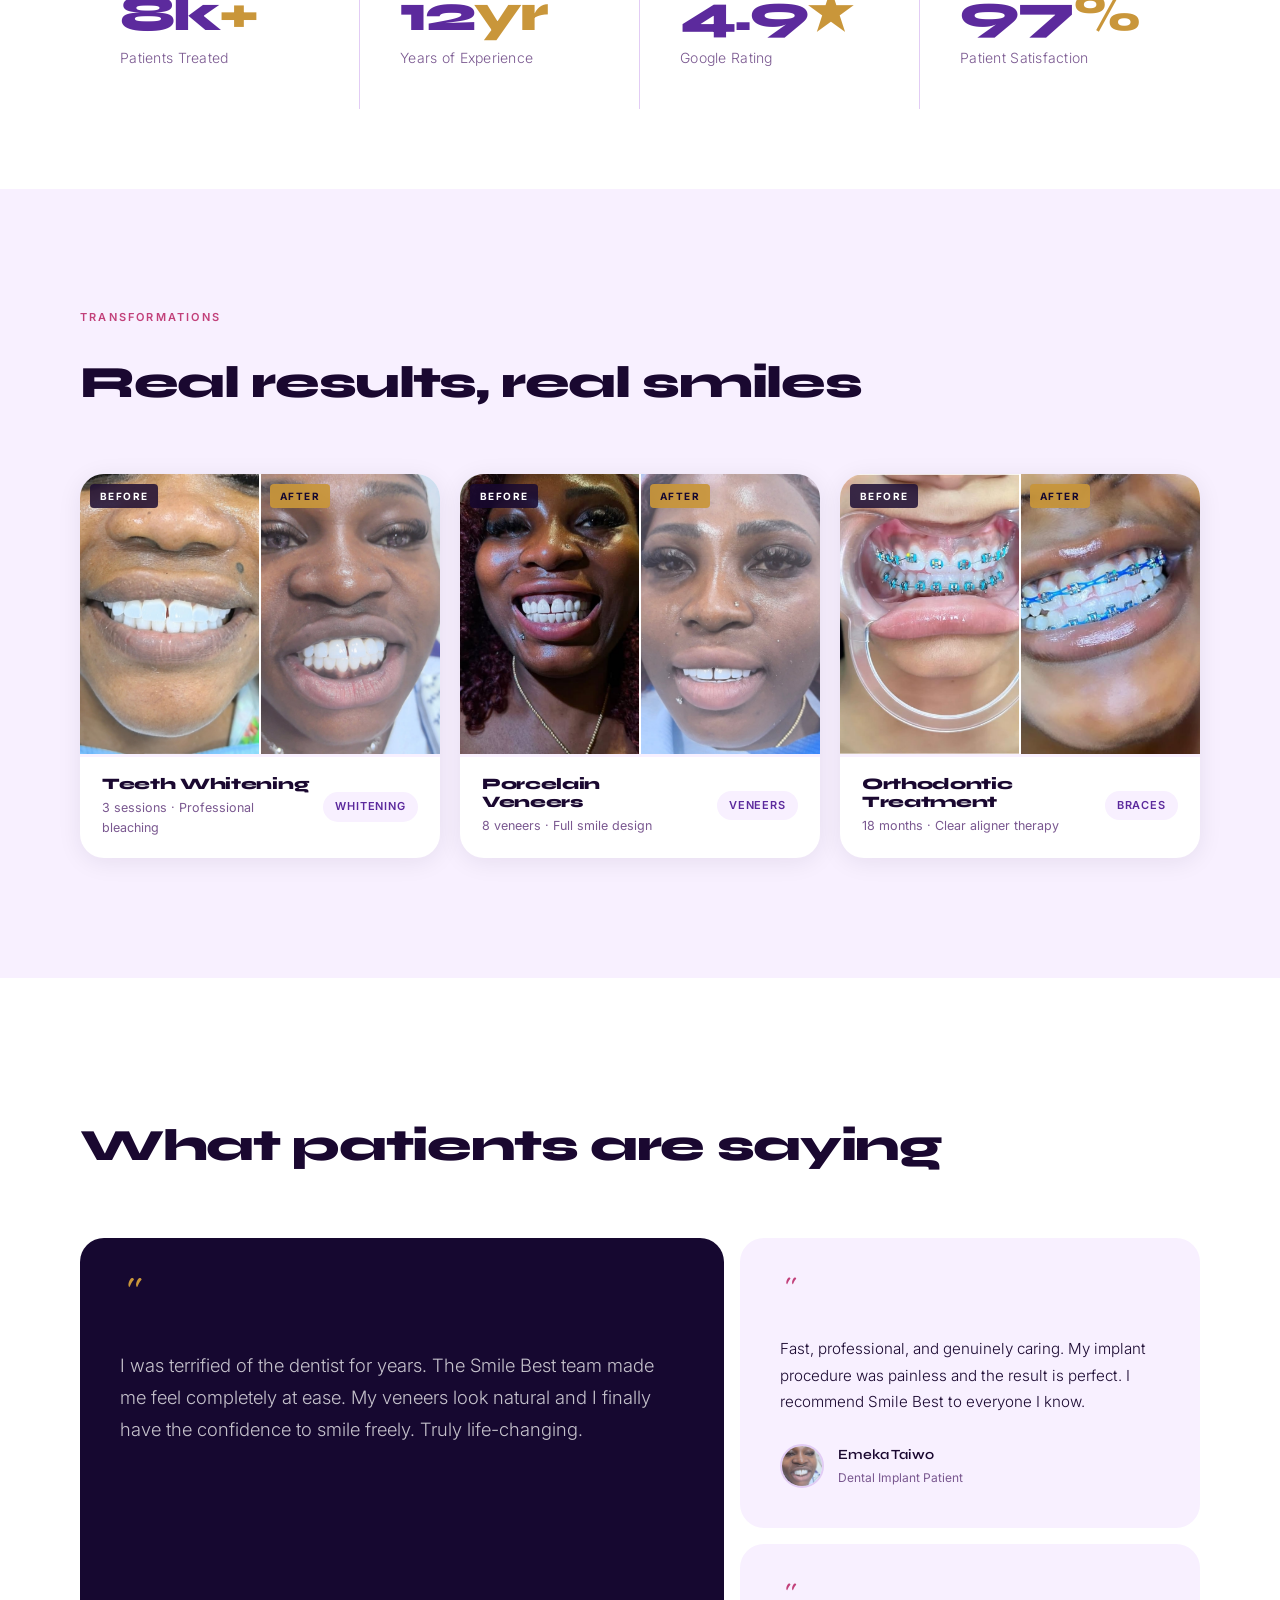
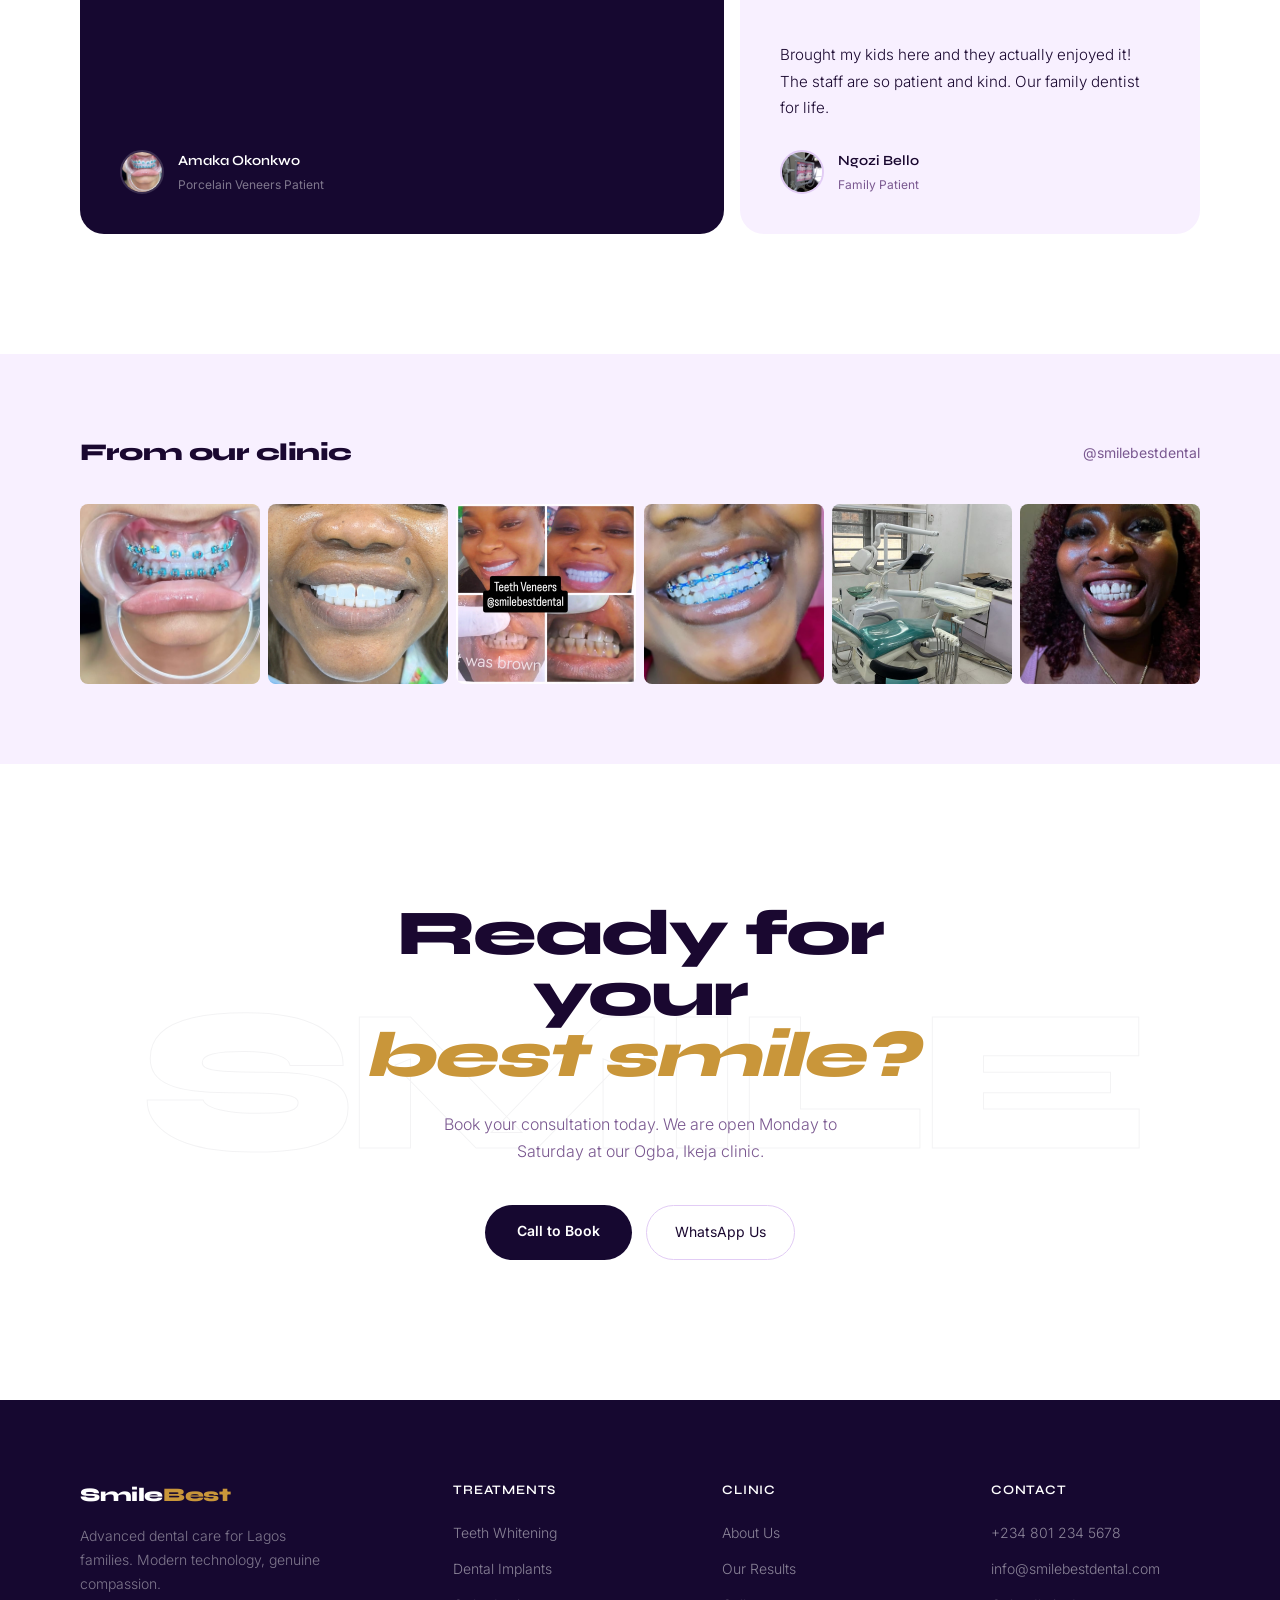
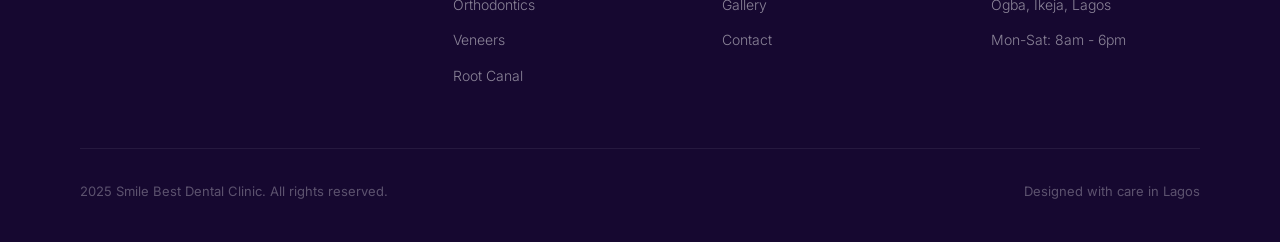
==== commit a6fc111a: "Retheme: pink/purple/gold palette replacing teal/mint - --dark: deep purple-black #160830 - --teal (" ====
--- a/index.html
+++ b/index.html
@@ -3,7 +3,7 @@
 <head>
   <meta charset="UTF-8" />
   <meta name="viewport" content="width=device-width, initial-scale=1.0" />
-  <meta name="theme-color" content="#071C17" />
+  <meta name="theme-color" content="#160830" />
 
   <!-- SEO -->
   <title>Smile Best Dental Clinic | Teeth Whitening, Implants &amp; Braces in Ogba, Lagos</title>
@@ -69,16 +69,16 @@
     *, *::before, *::after { box-sizing: border-box; margin: 0; padding: 0; }
 
     :root {
-      --mint:       #F0F7F5;
-      --mint-mid:   #D6EDE8;
-      --dark:       #071C17;
-      --teal:       #1A5C52;
-      --teal-mid:   #2A9D8F;
-      --gold:       #C9963A;
+      --mint:       #F8F0FF;   /* soft lavender page bg  */
+      --mint-mid:   #E2CCF5;   /* lavender border/divider */
+      --dark:       #160830;   /* deep purple-black       */
+      --teal:       #5C2A9D;   /* brand purple            */
+      --teal-mid:   #C2407A;   /* vibrant pink accent     */
+      --gold:       #C9963A;   /* gold — unchanged        */
       --gold-light: #DEB05A;
       --white:      #FFFFFF;
-      --text:       #091A15;
-      --text-muted: #567570;
+      --text:       #1A0830;   /* dark purple-black text  */
+      --text-muted: #7A5890;   /* muted purple-grey       */
       --r:          14px;
       --r-sm:       8px;
       --r-lg:       24px;
@@ -105,7 +105,7 @@
       transition: background 0.4s, padding 0.4s, backdrop-filter 0.4s;
     }
     nav.scrolled {
-      background: rgba(7,28,23,0.92);
+      background: rgba(22,8,48,0.92);
       backdrop-filter: blur(20px);
       padding: 14px 40px;
     }
@@ -303,7 +303,7 @@
       transform: translate(-50%, -50%);
       width: 40%; height: 40%;
       border-radius: 50%;
-      background: radial-gradient(circle, rgba(42,157,143,0.25) 0%, transparent 70%);
+      background: radial-gradient(circle, rgba(194,64,122,0.22) 0%, transparent 70%);
       pointer-events: none;
       filter: blur(18px);
     }
@@ -359,7 +359,7 @@
       position: absolute;
       bottom: 5px; left: 50%;
       transform: translateX(-50%);
-      background: rgba(7,28,23,0.88);
+      background: rgba(22,8,48,0.88);
       backdrop-filter: blur(10px);
       border: 1px solid rgba(255,255,255,0.1);
       color: var(--white);
@@ -495,7 +495,7 @@
     .bento-label {
       position: absolute;
       bottom: 20px; left: 20px;
-      background: rgba(7,28,23,0.82);
+      background: rgba(22,8,48,0.82);
       backdrop-filter: blur(12px);
       border: 1px solid rgba(255,255,255,0.1);
       padding: 10px 16px;
@@ -709,7 +709,7 @@
       background: var(--white);
       border-radius: var(--r-lg);
       overflow: hidden;
-      box-shadow: 0 4px 24px rgba(9,26,21,0.08);
+      box-shadow: 0 4px 24px rgba(22,8,48,0.08);
     }
     .ba-imgs {
       display: grid;
@@ -734,7 +734,7 @@
       content: attr(data-label);
       position: absolute;
       top: 10px; left: 10px;
-      background: rgba(9,26,21,0.78);
+      background: rgba(22,8,48,0.82);
       backdrop-filter: blur(8px);
       color: #fff;
       font-size: 10px;
@@ -942,7 +942,7 @@
       font-size: clamp(6rem, 16vw, 18rem);
       letter-spacing: -0.05em;
       color: transparent;
-      -webkit-text-stroke: 1px rgba(7,28,23,0.05);
+      -webkit-text-stroke: 1px rgba(22,8,48,0.05);
       white-space: nowrap;
       pointer-events: none;
       line-height: 1;
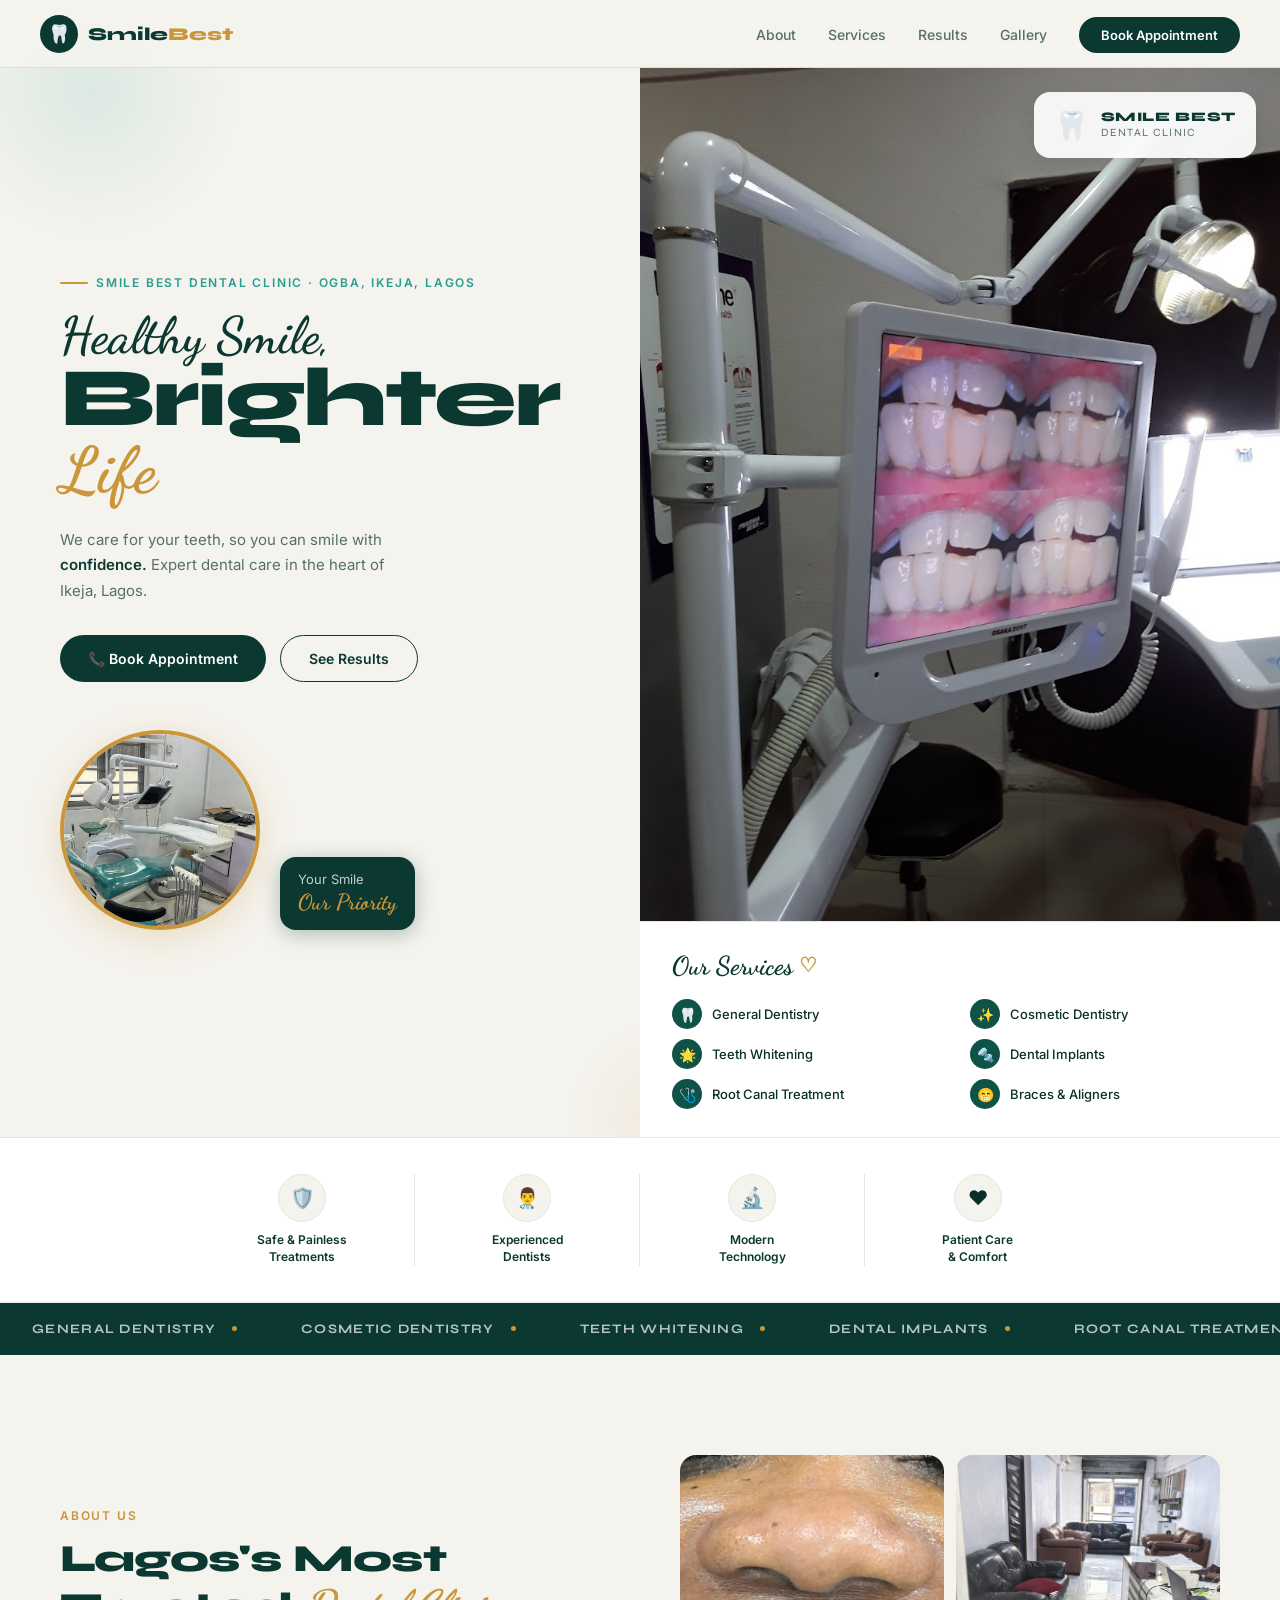
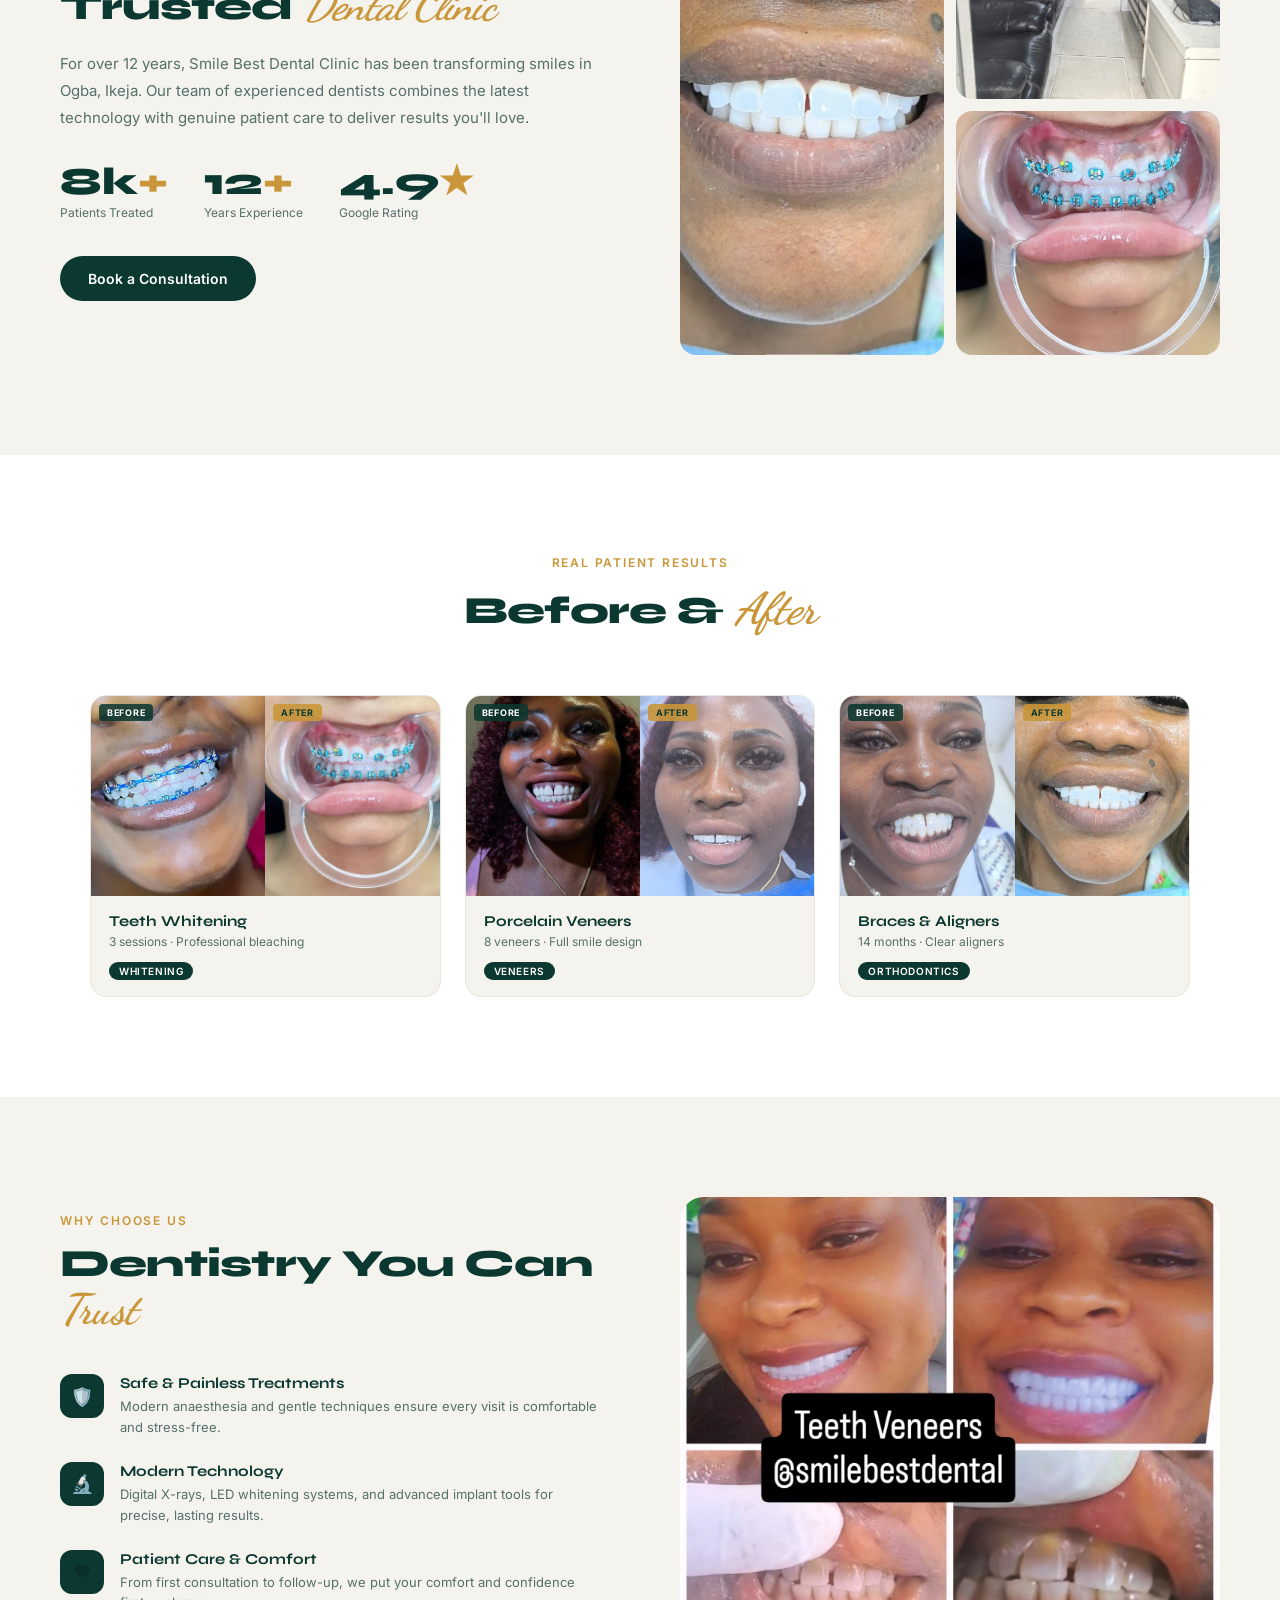
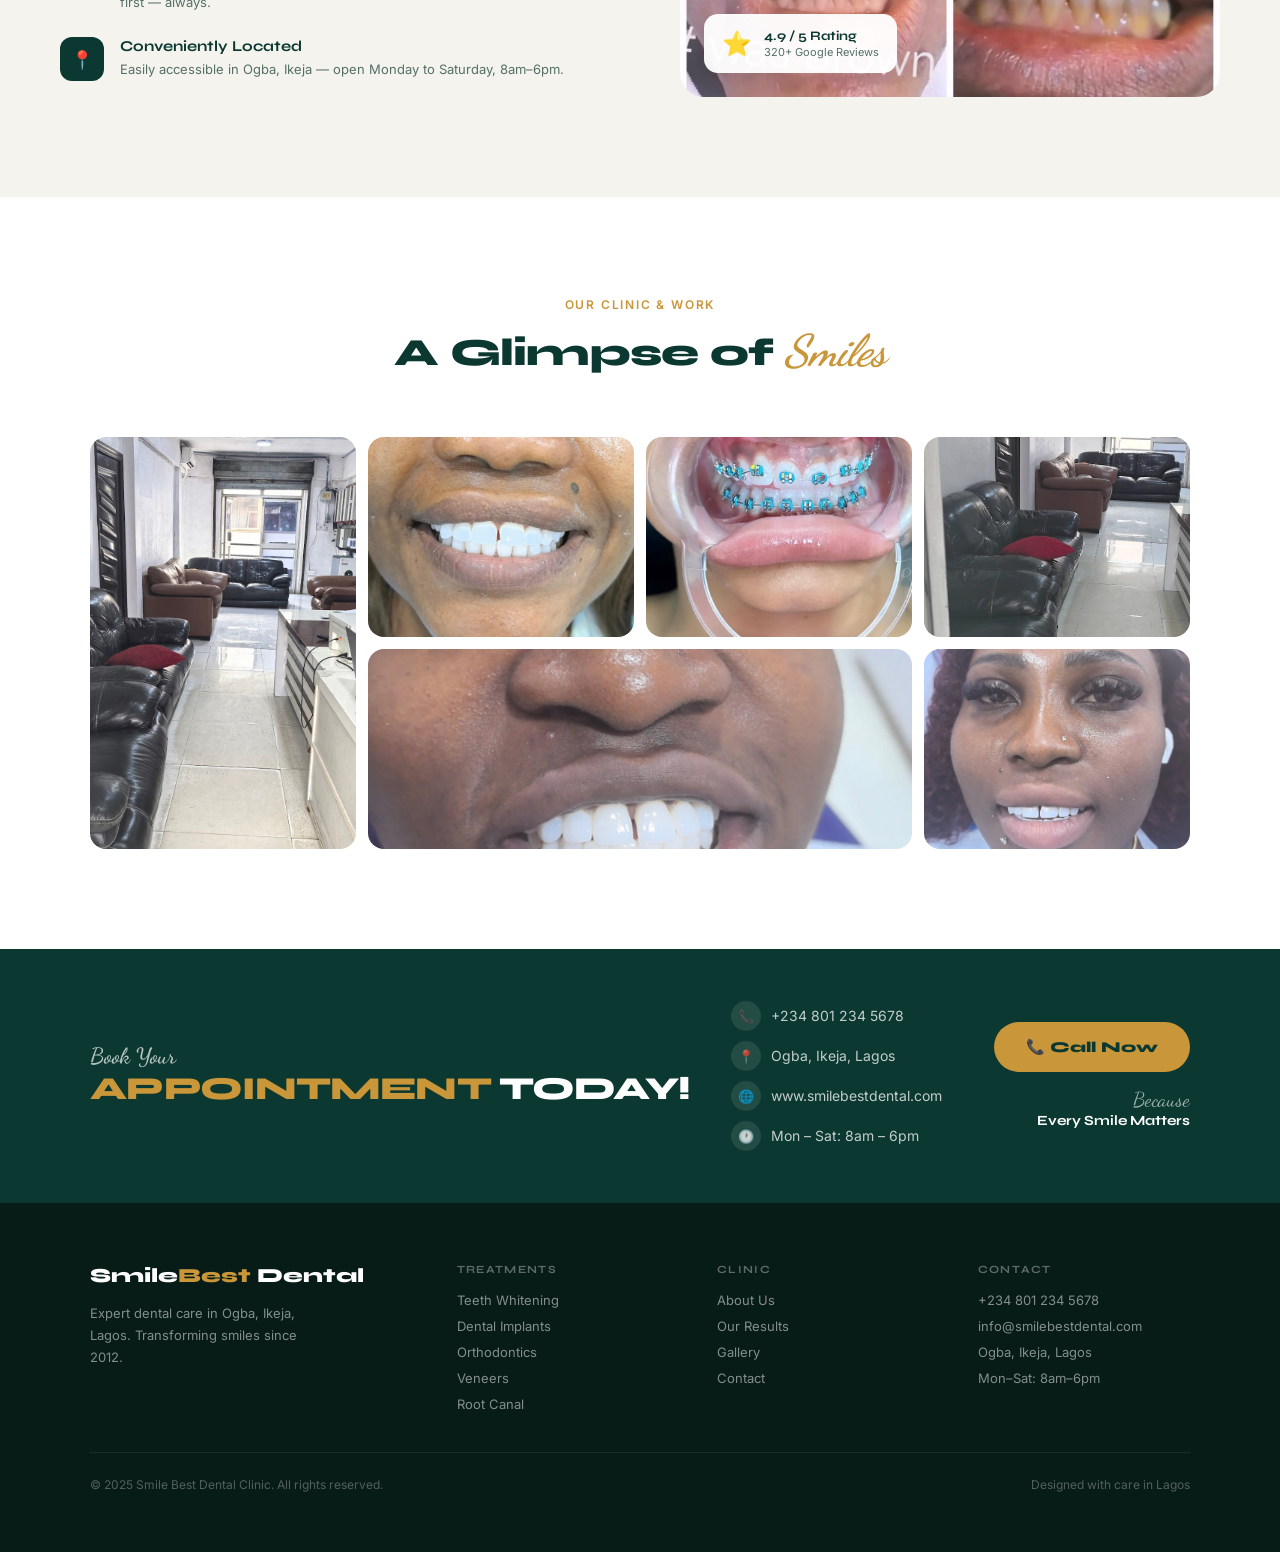
==== commit c1f1f513: "Rebuild site to match flyer: light cream layout, script headlines, services card - Light cream backg" ====
--- a/index.html
+++ b/index.html
@@ -3,7 +3,7 @@
 <head>
   <meta charset="UTF-8" />
   <meta name="viewport" content="width=device-width, initial-scale=1.0" />
-  <meta name="theme-color" content="#160830" />
+  <meta name="theme-color" content="#0B3830" />
 
   <!-- SEO -->
   <title>Smile Best Dental Clinic | Teeth Whitening, Implants &amp; Braces in Ogba, Lagos</title>
@@ -24,7 +24,7 @@
   <meta name="twitter:title" content="Smile Best Dental Clinic | Ogba, Lagos" />
   <meta name="twitter:description" content="Advanced dental care in the heart of Ikeja. Whitening, implants, veneers, braces." />
 
-  <!-- Local Business Structured Data -->
+  <!-- Structured Data -->
   <script type="application/ld+json">
   {
     "@context": "https://schema.org",
@@ -41,1723 +41,1389 @@
       "addressRegion": "Lagos",
       "addressCountry": "NG"
     },
-    "geo": {
-      "@type": "GeoCoordinates",
-      "latitude": 6.6018,
-      "longitude": 3.3515
-    },
+    "geo": { "@type": "GeoCoordinates", "latitude": 6.6018, "longitude": 3.3515 },
     "openingHours": ["Mo-Sa 08:00-18:00"],
-    "aggregateRating": {
-      "@type": "AggregateRating",
-      "ratingValue": "4.9",
-      "reviewCount": "320"
-    },
+    "aggregateRating": { "@type": "AggregateRating", "ratingValue": "4.9", "reviewCount": "320" },
     "priceRange": "₦₦",
     "image": "DGwxJEJIN9Y-01.jpg"
   }
   </script>
 
-  <!-- Preload critical resources -->
-  <link rel="preload" href="DGwxJEJIN9Y-01.jpg" as="image" />
-  <link rel="preload" href="DPkJQpwkSpM-02.jpg" as="image" />
-
-  <!-- Fonts: only weights we actually use -->
+  <!-- Fonts -->
   <link rel="preconnect" href="https://fonts.googleapis.com" />
   <link rel="preconnect" href="https://fonts.gstatic.com" crossorigin />
-  <link href="https://fonts.googleapis.com/css2?family=Syne:wght@700;800&family=Inter:wght@300;400;500&family=Dancing+Script:wght@600&display=swap" rel="stylesheet" />
-  <style>
-    *, *::before, *::after { box-sizing: border-box; margin: 0; padding: 0; }
-
-    :root {
-      --mint:       #F8F0FF;   /* soft lavender page bg  */
-      --mint-mid:   #E2CCF5;   /* lavender border/divider */
-      --dark:       #160830;   /* deep purple-black       */
-      --teal:       #5C2A9D;   /* brand purple            */
-      --teal-mid:   #C2407A;   /* vibrant pink accent     */
-      --gold:       #C9963A;   /* gold — unchanged        */
-      --gold-light: #DEB05A;
-      --white:      #FFFFFF;
-      --text:       #1A0830;   /* dark purple-black text  */
-      --text-muted: #7A5890;   /* muted purple-grey       */
-      --r:          14px;
-      --r-sm:       8px;
-      --r-lg:       24px;
-      --r-xl:       40px;
-    }
-
-    html { scroll-behavior: smooth; }
-    body {
-      font-family: 'Inter', sans-serif;
-      background: var(--mint);
-      color: var(--text);
-      overflow-x: hidden;
-      font-size: 16px;
-      line-height: 1.6;
-    }
-    img { max-width: 100%; display: block; }
-    a { text-decoration: none; color: inherit; }
-
-    /* ── NAV ── */
-    nav {
-      position: fixed; top: 0; left: 0; right: 0; z-index: 300;
-      padding: 20px 40px;
-      display: flex; align-items: center; justify-content: space-between;
-      transition: background 0.4s, padding 0.4s, backdrop-filter 0.4s;
-    }
-    nav.scrolled {
-      background: rgba(22,8,48,0.92);
-      backdrop-filter: blur(20px);
-      padding: 14px 40px;
-    }
-    .nav-logo {
-      font-family: 'Syne', sans-serif;
-      font-weight: 800;
-      font-size: 1.15rem;
-      letter-spacing: -0.02em;
-      color: var(--white);
-    }
-    .nav-logo span { color: var(--gold); }
-    .nav-links {
-      display: flex; gap: 36px; list-style: none;
-    }
-    .nav-links a {
-      font-size: 13px;
-      font-weight: 400;
-      letter-spacing: 0.04em;
-      color: rgba(255,255,255,0.7);
-      transition: color 0.2s;
-    }
-    .nav-links a:hover { color: var(--white); }
-    .nav-cta {
-      background: var(--gold);
-      color: var(--dark) !important;
-      font-weight: 500 !important;
-      padding: 10px 22px;
-      border-radius: var(--r-xl);
-      transition: background 0.2s, transform 0.15s !important;
-    }
-    .nav-cta:hover { background: var(--gold-light); transform: translateY(-1px); }
-
-    /* ── HERO ── */
-    .hero {
-      min-height: 100dvh;
-      background: var(--dark);
-      display: grid;
-      grid-template-columns: 1fr 1fr;
-      position: relative;
-      overflow: hidden;
-    }
-
-    .hero-left {
-      display: flex;
-      flex-direction: column;
-      justify-content: center;
-      padding: 140px 60px 80px 80px;
-      position: relative;
-      z-index: 2;
-    }
-
-    .hero-tag {
-      font-size: 11px;
-      font-weight: 500;
-      letter-spacing: 0.18em;
-      text-transform: uppercase;
-      color: var(--gold);
-      margin-bottom: 32px;
-      opacity: 0;
-      transform: translateY(16px);
-      transition: opacity 0.6s 0.1s, transform 0.6s 0.1s;
-    }
-    .hero-tag.visible { opacity: 1; transform: none; }
-
-    .hero-headline {
-      font-family: 'Syne', sans-serif;
-      font-weight: 800;
-      font-size: clamp(3.2rem, 6vw, 6.5rem);
-      line-height: 0.92;
-      letter-spacing: -0.03em;
-      color: var(--white);
-      margin-bottom: 28px;
-      opacity: 0;
-      transform: translateY(24px);
-      transition: opacity 0.7s 0.25s, transform 0.7s 0.25s;
-    }
-    .hero-headline.visible { opacity: 1; transform: none; }
-    .hero-headline em {
-      font-style: italic;
-      color: var(--gold);
-      font-weight: 700;
-      display: block;
-      line-height: 1.1;
-      padding-bottom: 4px;
-    }
-
-    .hero-sub {
-      font-size: 1rem;
-      font-weight: 300;
-      color: rgba(255,255,255,0.5);
-      max-width: 38ch;
-      line-height: 1.7;
-      margin-bottom: 48px;
-      opacity: 0;
-      transform: translateY(16px);
-      transition: opacity 0.6s 0.4s, transform 0.6s 0.4s;
-    }
-    .hero-sub.visible { opacity: 1; transform: none; }
-
-    .hero-actions {
-      display: flex; gap: 16px; flex-wrap: wrap;
-      opacity: 0; transform: translateY(16px);
-      transition: opacity 0.6s 0.55s, transform 0.6s 0.55s;
-    }
-    .hero-actions.visible { opacity: 1; transform: none; }
-
-    .btn-primary {
-      background: var(--gold);
-      color: var(--dark);
-      font-weight: 600;
-      font-size: 14px;
-      padding: 14px 30px;
-      border-radius: var(--r-xl);
-      border: none;
-      cursor: pointer;
-      transition: background 0.2s, transform 0.15s;
-      display: inline-block;
-    }
-    .btn-primary:hover { background: var(--gold-light); transform: translateY(-2px); }
-    .btn-primary:active { transform: translateY(0) scale(0.98); }
-
-    .btn-ghost {
-      background: transparent;
-      color: rgba(255,255,255,0.75);
-      font-size: 14px;
-      font-weight: 400;
-      padding: 14px 26px;
-      border-radius: var(--r-xl);
-      border: 1px solid rgba(255,255,255,0.2);
-      cursor: pointer;
-      transition: border-color 0.2s, color 0.2s, transform 0.15s;
-      display: inline-block;
-    }
-    .btn-ghost:hover { border-color: rgba(255,255,255,0.5); color: var(--white); transform: translateY(-2px); }
-    .btn-ghost:active { transform: translateY(0) scale(0.98); }
-
-    .hero-stats-row {
-      margin-top: 64px;
-      display: flex; gap: 40px;
-      border-top: 1px solid rgba(255,255,255,0.08);
-      padding-top: 32px;
-      opacity: 0; transform: translateY(16px);
-      transition: opacity 0.6s 0.7s, transform 0.6s 0.7s;
-    }
-    .hero-stats-row.visible { opacity: 1; transform: none; }
-    .hero-stat-n {
-      font-family: 'Syne', sans-serif;
-      font-weight: 800;
-      font-size: 2rem;
-      color: var(--white);
-      line-height: 1;
-    }
-    .hero-stat-n span { color: var(--gold); }
-    .hero-stat-l {
-      font-size: 12px;
-      font-weight: 300;
-      color: rgba(255,255,255,0.45);
-      letter-spacing: 0.05em;
-      margin-top: 4px;
-    }
-
-    /* Hero right: orbit */
-    .hero-right {
-      position: relative;
-      display: flex;
-      align-items: center;
-      justify-content: center;
-      overflow: hidden;
-    }
-
-    .orbit-stage {
-      position: relative;
-      width: min(85%, 520px);
-      aspect-ratio: 1;
-      flex-shrink: 0;
-    }
-
-    /* Decorative ring lines */
-    .orbit-ring {
-      position: absolute;
-      top: 50%; left: 50%;
-      border-radius: 50%;
-      border: 1px solid rgba(255,255,255,0.07);
-      transform: translate(-50%, -50%);
-      pointer-events: none;
-    }
-    .ring-1 { width: 46%; height: 46%; border-color: rgba(201,150,58,0.2); }
-    .ring-2 { width: 72%; height: 72%; }
-    .ring-3 { width: 96%; height: 96%; border-color: rgba(255,255,255,0.05); }
-
-    /* Glow behind center */
-    .orbit-glow {
-      position: absolute;
-      top: 50%; left: 50%;
-      transform: translate(-50%, -50%);
-      width: 40%; height: 40%;
-      border-radius: 50%;
-      background: radial-gradient(circle, rgba(194,64,122,0.22) 0%, transparent 70%);
-      pointer-events: none;
-      filter: blur(18px);
-    }
-
-    /* Center video */
-    .orbit-center {
-      position: absolute;
-      top: 50%; left: 50%;
-      transform: translate(-50%, -50%);
-      width: 22%;
-      aspect-ratio: 1;
-      border-radius: 50%;
-      overflow: hidden;
-      z-index: 20;
-      box-shadow:
-        0 0 0 3px rgba(201,150,58,0.7),
-        0 0 0 7px rgba(201,150,58,0.15),
-        0 0 40px rgba(201,150,58,0.35),
-        0 16px 48px rgba(0,0,0,0.6);
-    }
-    .orbit-center video {
-      width: 100%; height: 100%;
-      object-fit: cover;
-    }
-
-    /* Orbit arm: sits at center, rotates to move image around ring */
-    .orbit-arm {
-      position: absolute;
-      top: 50%; left: 50%;
-      width: 0; height: 0;
-      will-change: transform;
-    }
-    /* Image wrapper positioned at the ring radius, counter-rotates to stay upright */
-    .orbit-img-wrap {
-      position: absolute;
-      will-change: transform;
-      /* width/height set inline by JS so the wrapper has real dimensions */
-    }
-    /* Override global img { max-width:100% } which collapses images inside zero-width arms */
-    .orbit-img-wrap img {
-      display: block;
-      max-width: none !important;
-      object-fit: cover;
-      border-radius: var(--r-sm);
-      box-shadow: 0 6px 28px rgba(0,0,0,0.65), 0 0 0 1.5px rgba(201,150,58,0.4);
-      transition: box-shadow 0.3s, transform 0.3s;
-    }
-    .orbit-img-wrap:hover img {
-      box-shadow: 0 10px 36px rgba(0,0,0,0.75), 0 0 0 2px rgba(201,150,58,0.8);
-      transform: scale(1.07);
-    }
-    .orbit-chip {
-      position: absolute;
-      bottom: 5px; left: 50%;
-      transform: translateX(-50%);
-      background: rgba(22,8,48,0.88);
-      backdrop-filter: blur(10px);
-      border: 1px solid rgba(255,255,255,0.1);
-      color: var(--white);
-      font-size: 9px;
-      font-weight: 600;
-      letter-spacing: 0.1em;
-      text-transform: uppercase;
-      padding: 4px 9px;
-      border-radius: 4px;
-      white-space: nowrap;
-      pointer-events: none;
-    }
-
-    /* ── MARQUEE ── */
-    .marquee-section {
-      background: var(--teal);
-      padding: 18px 0;
-      overflow: hidden;
-    }
-    .marquee-track {
-      display: flex;
-      gap: 0;
-      animation: marquee-scroll 28s linear infinite;
-      white-space: nowrap;
-    }
-    .marquee-track span {
-      display: inline-flex;
-      align-items: center;
-      gap: 28px;
-      font-family: 'Syne', sans-serif;
-      font-size: 13px;
-      font-weight: 600;
-      letter-spacing: 0.12em;
-      text-transform: uppercase;
-      color: rgba(255,255,255,0.85);
-      padding-right: 60px;
-    }
-    .marquee-track span::after {
-      content: '◆';
-      color: var(--gold);
-      font-size: 8px;
-    }
-    @keyframes marquee-scroll {
-      from { transform: translateX(0); }
-      to { transform: translateX(-50%); }
-    }
-
-    /* ── SECTION SHARED ── */
-    .section-pad { padding: 120px 80px; }
-    .container { max-width: 1360px; margin: 0 auto; }
-    .eyebrow {
-      font-size: 11px;
-      font-weight: 600;
-      letter-spacing: 0.2em;
-      text-transform: uppercase;
-      color: var(--teal-mid);
-      margin-bottom: 20px;
-    }
-
-    /* fade-up base */
-    .fade-up {
-      opacity: 0;
-      transform: translateY(32px);
-      transition: opacity 0.7s, transform 0.7s;
-    }
-    .fade-up.visible { opacity: 1; transform: none; }
-    .delay-1 { transition-delay: 0.1s; }
-    .delay-2 { transition-delay: 0.2s; }
-    .delay-3 { transition-delay: 0.3s; }
-    .delay-4 { transition-delay: 0.4s; }
-
-    /* ── SERVICES: BENTO ── */
-    .services-section {
-      background: var(--mint);
-      padding: 120px 80px;
-    }
-    .services-header {
-      display: flex;
-      align-items: flex-end;
-      justify-content: space-between;
-      margin-bottom: 56px;
-      gap: 40px;
-    }
-    .services-h2 {
-      font-family: 'Syne', sans-serif;
-      font-weight: 800;
-      font-size: clamp(2.4rem, 4vw, 4rem);
-      line-height: 1.0;
-      letter-spacing: -0.03em;
-      color: var(--text);
-      max-width: 14ch;
-    }
-    .services-desc {
-      font-size: 1rem;
-      font-weight: 300;
-      color: var(--text-muted);
-      max-width: 38ch;
-      line-height: 1.75;
-    }
-
-    /* Asymmetric bento: 2 cols, rows auto-sized */
-    .bento-grid {
-      display: grid;
-      grid-template-columns: 1.65fr 1fr;
-      grid-template-rows: 320px 320px 180px;
-      gap: 16px;
-    }
-    .bento-cell {
-      border-radius: var(--r-lg);
-      overflow: hidden;
-      position: relative;
-      background: var(--white);
-    }
-    .bento-cell img {
-      width: 100%; height: 100%;
-      object-fit: cover;
-      transition: transform 0.6s ease;
-      display: block;
-    }
-    .bento-cell:hover img { transform: scale(1.04); }
-
-    /* cell 1: tall left column spanning rows 1-2 */
-    .bc-1 { grid-column: 1; grid-row: 1 / 3; }
-    /* cell 2: top right */
-    .bc-2 { grid-column: 2; grid-row: 1; }
-    /* cell 3: middle right */
-    .bc-3 { grid-column: 2; grid-row: 2; }
-    /* cell 4: bottom left (text-only tile) */
-    .bc-4 { grid-column: 1; grid-row: 3; background: var(--dark); }
-    /* cell 5: bottom right */
-    .bc-5 { grid-column: 2; grid-row: 3; background: var(--teal); }
-
-    .bento-label {
-      position: absolute;
-      bottom: 20px; left: 20px;
-      background: rgba(22,8,48,0.82);
-      backdrop-filter: blur(12px);
-      border: 1px solid rgba(255,255,255,0.1);
-      padding: 10px 16px;
-      border-radius: var(--r);
-      pointer-events: none;
-    }
-    .bento-label h3 {
-      font-family: 'Syne', sans-serif;
-      font-weight: 700;
-      font-size: 15px;
-      color: var(--white);
-      letter-spacing: -0.01em;
-    }
-    .bento-label p {
-      font-size: 12px;
-      color: rgba(255,255,255,0.55);
-      margin-top: 2px;
-    }
-    .bc-4 .bento-text-inner {
-      height: 100%;
-      display: flex; flex-direction: column;
-      justify-content: center;
-      padding: 28px 32px;
-    }
-    .bc-4 .bento-text-inner p {
-      font-family: 'Syne', sans-serif;
-      font-weight: 700;
-      font-size: 1.25rem;
-      color: var(--white);
-      letter-spacing: -0.02em;
-      line-height: 1.2;
-    }
-    .bc-4 .bento-text-inner a {
-      margin-top: 12px;
-      font-size: 13px;
-      color: var(--gold);
-      font-weight: 500;
-      letter-spacing: 0.05em;
-      display: inline-flex; align-items: center; gap: 6px;
-    }
-    .bc-4 .bento-text-inner a::after { content: '→'; }
-    .bc-5 .bento-text-inner {
-      height: 100%;
-      display: flex; flex-direction: column;
-      justify-content: center;
-      padding: 28px 32px;
-    }
-    .bc-5 .bento-text-inner p {
-      font-size: 13px;
-      font-weight: 500;
-      color: rgba(255,255,255,0.75);
-      letter-spacing: 0.04em;
-      text-transform: uppercase;
-    }
-    .bc-5 .bento-text-inner .big-n {
-      font-family: 'Syne', sans-serif;
-      font-weight: 800;
-      font-size: 2.5rem;
-      color: var(--white);
-      letter-spacing: -0.04em;
-      line-height: 1;
-      margin-top: 4px;
-    }
-    .bc-5 .bento-text-inner .big-n span { color: var(--gold); }
-
-    /* ── ABOUT ── */
-    .about-section {
-      background: var(--dark);
-      padding: 100px 80px;
-    }
-    .about-grid {
-      display: grid;
-      grid-template-columns: 1fr 1fr;
-      gap: 72px;
-      align-items: center;
-      max-width: 1360px;
-      margin: 0 auto;
-    }
-    .about-content h2 {
-      font-family: 'Syne', sans-serif;
-      font-weight: 800;
-      font-size: clamp(2.4rem, 4vw, 4.5rem);
-      line-height: 0.95;
-      letter-spacing: -0.03em;
-      color: var(--white);
-      margin-bottom: 24px;
-    }
-    .about-content h2 em {
-      font-style: italic;
-      color: var(--gold);
-      display: block;
-      padding-bottom: 4px;
-    }
-    .about-content p {
-      font-size: 1rem;
-      font-weight: 300;
-      color: rgba(255,255,255,0.6);
-      max-width: 48ch;
-      line-height: 1.85;
-      margin-bottom: 32px;
-    }
-    .about-chips {
-      display: flex; gap: 10px; flex-wrap: wrap;
-    }
-    .chip {
-      background: rgba(255,255,255,0.07);
-      border: 1px solid rgba(255,255,255,0.14);
-      color: rgba(255,255,255,0.72);
-      font-size: 12px;
-      font-weight: 400;
-      letter-spacing: 0.06em;
-      padding: 8px 16px;
-      border-radius: var(--r-xl);
-    }
-
-    /* About photo stack */
-    .about-photos {
-      position: relative;
-      height: 520px;
-    }
-    .about-photo {
-      position: absolute;
-      overflow: hidden;
-      border-radius: var(--r-lg);
-      box-shadow: 0 24px 60px rgba(0,0,0,0.55), 0 0 0 1px rgba(201,150,58,0.18);
-    }
-    .about-photo img {
-      width: 100%; height: 100%;
-      object-fit: cover;
-      display: block;
-      transition: transform 0.6s ease;
-    }
-    .about-photo:hover img { transform: scale(1.04); }
-    .ap-1 { width: 62%; height: 58%; top: 0; left: 0; }
-    .ap-2 { width: 48%; height: 50%; top: 4%; right: 0; }
-    .ap-3 { width: 54%; height: 46%; bottom: 0; left: 6%; }
-    .ap-4 { width: 44%; height: 40%; bottom: 4%; right: 0; }
-
-    /* Gold accent badge */
-    .about-badge {
-      position: absolute;
-      bottom: 48px; left: 50%;
-      transform: translateX(-50%);
-      background: var(--gold);
-      color: var(--dark);
-      font-family: 'Syne', sans-serif;
-      font-weight: 700;
-      font-size: 13px;
-      letter-spacing: 0.04em;
-      padding: 10px 20px;
-      border-radius: var(--r-xl);
-      white-space: nowrap;
-      z-index: 5;
-      box-shadow: 0 8px 24px rgba(201,150,58,0.4);
-    }
-
-    /* ── STATS ── */
-    .stats-section {
-      background: var(--white);
-      padding: 80px;
-    }
-    .stats-grid {
-      display: grid;
-      grid-template-columns: repeat(4, 1fr);
-      gap: 0;
-    }
-    .stat-item {
-      padding: 40px 40px;
-      border-right: 1px solid var(--mint-mid);
-    }
-    .stat-item:last-child { border-right: none; }
-    .stat-n {
-      font-family: 'Syne', sans-serif;
-      font-weight: 800;
-      font-size: clamp(3rem, 4vw, 4.5rem);
-      line-height: 1;
-      letter-spacing: -0.04em;
-      color: var(--teal);
-    }
-    .stat-n span { color: var(--gold); }
-    .stat-l {
-      font-size: 14px;
-      font-weight: 300;
-      color: var(--text-muted);
-      margin-top: 8px;
-      letter-spacing: 0.02em;
-    }
-
-    /* ── RESULTS / BEFORE-AFTER ── */
-    .results-section {
-      background: var(--mint);
-      padding: 120px 80px;
-    }
-    .results-header {
-      margin-bottom: 56px;
-    }
-    .results-h2 {
-      font-family: 'Syne', sans-serif;
-      font-weight: 800;
-      font-size: clamp(2.2rem, 3.5vw, 3.5rem);
-      letter-spacing: -0.03em;
-      color: var(--text);
-      margin-top: 12px;
-    }
-    .ba-grid {
-      display: grid;
-      grid-template-columns: repeat(3, 1fr);
-      gap: 20px;
-    }
-    .ba-card {
-      background: var(--white);
-      border-radius: var(--r-lg);
-      overflow: hidden;
-      box-shadow: 0 4px 24px rgba(22,8,48,0.08);
-    }
-    .ba-imgs {
-      display: grid;
-      grid-template-columns: 1fr 1fr;
-      height: 280px;
-      position: relative;
-    }
-    .ba-img-wrap {
-      position: relative;
-      overflow: hidden;
-    }
-    .ba-img-wrap img {
-      width: 100%; height: 100%;
-      object-fit: cover;
-      display: block;
-      transition: transform 0.5s ease;
-    }
-    .ba-img-wrap:hover img { transform: scale(1.04); }
-
-    /* Before / After photo labels */
-    .ba-img-wrap::after {
-      content: attr(data-label);
-      position: absolute;
-      top: 10px; left: 10px;
-      background: rgba(22,8,48,0.82);
-      backdrop-filter: blur(8px);
-      color: #fff;
-      font-size: 10px;
-      font-weight: 700;
-      letter-spacing: 0.14em;
-      text-transform: uppercase;
-      padding: 4px 10px;
-      border-radius: 4px;
-    }
-    .ba-img-wrap.after-img::after {
-      background: rgba(201,150,58,0.92);
-      color: var(--dark);
-    }
-
-    /* Vertical divider between before/after */
-    .ba-imgs::after {
-      content: '';
-      position: absolute;
-      top: 0; bottom: 0;
-      left: 50%;
-      width: 2px;
-      background: var(--white);
-      transform: translateX(-50%);
-      z-index: 2;
-    }
-
-    .ba-info {
-      padding: 18px 22px 20px;
-      border-top: 3px solid var(--mint);
-      display: flex;
-      align-items: center;
-      justify-content: space-between;
-      gap: 12px;
-    }
-    .ba-info-left {}
-    .ba-treatment {
-      font-family: 'Syne', sans-serif;
-      font-weight: 800;
-      font-size: 16px;
-      color: var(--text);
-      letter-spacing: -0.02em;
-      line-height: 1.1;
-    }
-    .ba-detail {
-      font-size: 12.5px;
-      color: var(--text-muted);
-      margin-top: 5px;
-      font-weight: 400;
-    }
-    .ba-tag {
-      background: var(--mint);
-      color: var(--teal);
-      font-size: 11px;
-      font-weight: 600;
-      letter-spacing: 0.08em;
-      text-transform: uppercase;
-      padding: 6px 12px;
-      border-radius: var(--r-xl);
-      white-space: nowrap;
-      flex-shrink: 0;
-    }
-
-    /* ── TESTIMONIALS ── */
-    .testimonials-section {
-      background: var(--white);
-      padding: 120px 80px;
-    }
-    .testi-header { margin-bottom: 56px; }
-    .testi-h2 {
-      font-family: 'Syne', sans-serif;
-      font-weight: 800;
-      font-size: clamp(2.2rem, 3.5vw, 3.5rem);
-      letter-spacing: -0.03em;
-      color: var(--text);
-      margin-top: 12px;
-    }
-
-    /* Asymmetric: 1 large featured + 2 stacked */
-    .testi-grid {
-      display: grid;
-      grid-template-columns: 1.4fr 1fr;
-      grid-template-rows: 1fr 1fr;
-      gap: 16px;
-      min-height: 480px;
-    }
-    .testi-card {
-      border-radius: var(--r-lg);
-      padding: 40px;
-      display: flex; flex-direction: column; justify-content: space-between;
-    }
-    .tc-featured {
-      grid-column: 1;
-      grid-row: 1 / 3;
-      background: var(--dark);
-    }
-    .tc-secondary {
-      background: var(--mint);
-    }
-
-    .testi-quote {
-      font-size: 1.05rem;
-      font-weight: 300;
-      line-height: 1.75;
-      color: rgba(255,255,255,0.75);
-    }
-    .tc-secondary .testi-quote {
-      color: var(--text);
-      font-size: 0.95rem;
-    }
-    .tc-featured .testi-quote {
-      font-size: 1.15rem;
-    }
-    .testi-mark {
-      font-family: 'Dancing Script', cursive;
-      font-size: 4rem;
-      color: var(--gold);
-      line-height: 0.8;
-      margin-bottom: 20px;
-    }
-    .tc-secondary .testi-mark {
-      color: var(--teal-mid);
-      font-size: 3rem;
-    }
-    .testi-meta {
-      display: flex; align-items: center; gap: 14px;
-      margin-top: 28px;
-    }
-    .testi-avatar {
-      width: 44px; height: 44px;
-      border-radius: 50%;
-      overflow: hidden;
-      flex-shrink: 0;
-      border: 2px solid rgba(255,255,255,0.15);
-    }
-    .tc-secondary .testi-avatar {
-      border-color: var(--mint-mid);
-    }
-    .testi-avatar img { width: 100%; height: 100%; object-fit: cover; }
-    .testi-name {
-      font-family: 'Syne', sans-serif;
-      font-weight: 600;
-      font-size: 14px;
-      color: var(--white);
-    }
-    .tc-secondary .testi-name { color: var(--text); }
-    .testi-role {
-      font-size: 12px;
-      color: rgba(255,255,255,0.45);
-      margin-top: 2px;
-    }
-    .tc-secondary .testi-role { color: var(--text-muted); }
-
-    /* ── INSTAGRAM GRID ── */
-    .insta-section {
-      background: var(--mint);
-      padding: 80px;
-    }
-    .insta-header {
-      display: flex; align-items: center; justify-content: space-between;
-      margin-bottom: 32px;
-    }
-    .insta-header h2 {
-      font-family: 'Syne', sans-serif;
-      font-weight: 800;
-      font-size: 1.5rem;
-      letter-spacing: -0.02em;
-    }
-    .insta-handle {
-      font-size: 14px;
-      color: var(--text-muted);
-      display: flex; align-items: center; gap: 8px;
-    }
-    .insta-grid {
-      display: grid;
-      grid-template-columns: repeat(6, 1fr);
-      gap: 8px;
-    }
-    .insta-tile {
-      aspect-ratio: 1;
-      border-radius: var(--r-sm);
-      overflow: hidden;
-      cursor: pointer;
-    }
-    .insta-tile img {
-      width: 100%; height: 100%;
-      object-fit: cover;
-      transition: transform 0.5s ease, opacity 0.3s;
-    }
-    .insta-tile:hover img { transform: scale(1.06); opacity: 0.9; }
-
-    /* ── CTA ── */
-    .cta-section {
-      background: var(--white);
-      padding: 140px 80px;
-      text-align: center;
-      position: relative;
-      overflow: hidden;
-    }
-    .cta-ghost {
-      position: absolute;
-      top: 50%; left: 50%;
-      transform: translate(-50%, -50%);
-      font-family: 'Syne', sans-serif;
-      font-weight: 800;
-      font-size: clamp(6rem, 16vw, 18rem);
-      letter-spacing: -0.05em;
-      color: transparent;
-      -webkit-text-stroke: 1px rgba(22,8,48,0.05);
-      white-space: nowrap;
-      pointer-events: none;
-      line-height: 1;
-    }
-    .cta-inner {
-      position: relative; z-index: 1;
-      max-width: 700px;
-      margin: 0 auto;
-    }
-    .cta-inner h2 {
-      font-family: 'Syne', sans-serif;
-      font-weight: 800;
-      font-size: clamp(2.4rem, 5vw, 5rem);
-      line-height: 0.95;
-      letter-spacing: -0.03em;
-      color: var(--text);
-      margin-bottom: 20px;
-    }
-    .cta-inner h2 em {
-      font-style: italic;
-      color: var(--gold);
-      display: block;
-      padding-bottom: 4px;
-    }
-    .cta-inner p {
-      font-size: 1rem;
-      font-weight: 300;
-      color: var(--text-muted);
-      max-width: 44ch;
-      margin: 0 auto 40px;
-      line-height: 1.7;
-    }
-    .cta-actions {
-      display: flex; gap: 14px; justify-content: center; flex-wrap: wrap;
-    }
-    .btn-primary-dark {
-      background: var(--dark);
-      color: var(--white);
-      font-weight: 600;
-      font-size: 14px;
-      padding: 15px 32px;
-      border-radius: var(--r-xl);
-      border: none;
-      cursor: pointer;
-      transition: background 0.2s, transform 0.15s;
-      display: inline-block;
-    }
-    .btn-primary-dark:hover { background: var(--teal); transform: translateY(-2px); }
-    .btn-primary-dark:active { transform: scale(0.98); }
-    .btn-outline-dark {
-      background: transparent;
-      color: var(--text);
-      font-size: 14px;
-      font-weight: 400;
-      padding: 15px 28px;
-      border-radius: var(--r-xl);
-      border: 1px solid var(--mint-mid);
-      cursor: pointer;
-      transition: border-color 0.2s, transform 0.15s;
-      display: inline-block;
-    }
-    .btn-outline-dark:hover { border-color: var(--teal); transform: translateY(-2px); }
-    .btn-outline-dark:active { transform: scale(0.98); }
-
-    /* ── FOOTER ── */
-    footer {
-      background: var(--dark);
-      padding: 80px 80px 40px;
-    }
-    .footer-top {
-      display: grid;
-      grid-template-columns: 1.5fr 1fr 1fr 1fr;
-      gap: 60px;
-      margin-bottom: 60px;
-    }
-    .footer-brand .f-logo {
-      font-family: 'Syne', sans-serif;
-      font-weight: 800;
-      font-size: 1.2rem;
-      letter-spacing: -0.02em;
-      color: var(--white);
-      margin-bottom: 14px;
-    }
-    .footer-brand .f-logo span { color: var(--gold); }
-    .footer-brand p {
-      font-size: 14px;
-      font-weight: 300;
-      color: rgba(255,255,255,0.45);
-      line-height: 1.7;
-      max-width: 28ch;
-    }
-    .footer-col h4 {
-      font-family: 'Syne', sans-serif;
-      font-weight: 600;
-      font-size: 13px;
-      color: var(--white);
-      letter-spacing: 0.06em;
-      text-transform: uppercase;
-      margin-bottom: 20px;
-    }
-    .footer-col ul { list-style: none; display: flex; flex-direction: column; gap: 10px; }
-    .footer-col ul li a {
-      font-size: 14px;
-      font-weight: 300;
-      color: rgba(255,255,255,0.5);
-      transition: color 0.2s;
-    }
-    .footer-col ul li a:hover { color: var(--white); }
-    .footer-bottom {
-      border-top: 1px solid rgba(255,255,255,0.07);
-      padding-top: 32px;
-      display: flex; align-items: center; justify-content: space-between;
-      flex-wrap: wrap; gap: 12px;
-    }
-    .footer-bottom p {
-      font-size: 13px;
-      color: rgba(255,255,255,0.3);
-    }
-
-    /* ── RESPONSIVE ── */
-    @media (max-width: 1100px) {
-      .hero-left { padding: 120px 40px 80px 48px; }
-      .services-section, .results-section, .testimonials-section,
-      .insta-section, .cta-section, footer { padding-left: 40px; padding-right: 40px; }
-      .stats-section { padding: 60px 40px; }
-      .about-section { padding: 80px 40px; }
-      .bento-grid { grid-template-columns: 1fr 1fr; grid-template-rows: 280px 280px 160px; }
-      .footer-top { grid-template-columns: 1fr 1fr; gap: 40px; }
-    }
-
-    /* Hamburger menu (mobile nav) */
-    .nav-hamburger {
-      display: none;
-      flex-direction: column;
-      gap: 5px;
-      cursor: pointer;
-      padding: 4px;
-      background: none;
-      border: none;
-    }
-    .nav-hamburger span {
-      display: block;
-      width: 24px;
-      height: 2px;
-      background: var(--white);
-      border-radius: 2px;
-      transition: transform 0.3s, opacity 0.3s;
-    }
-    .nav-mobile-menu {
-      display: none;
-      position: fixed;
-      inset: 0;
-      background: var(--dark);
-      z-index: 290;
-      flex-direction: column;
-      align-items: center;
-      justify-content: center;
-      gap: 36px;
-    }
-    .nav-mobile-menu.open { display: flex; }
-    .nav-mobile-menu a {
-      font-family: 'Syne', sans-serif;
-      font-size: 2rem;
-      font-weight: 700;
-      color: var(--white);
-      letter-spacing: -0.02em;
-    }
-    .nav-mobile-menu a.mobile-cta {
-      background: var(--gold);
-      color: var(--dark);
-      padding: 14px 40px;
-      border-radius: var(--r-xl);
-      font-size: 1.1rem;
-    }
-    .nav-mobile-close {
-      position: absolute;
-      top: 20px; right: 20px;
-      background: none; border: none;
-      color: var(--white);
-      font-size: 28px;
-      cursor: pointer;
-      padding: 8px;
-    }
-
-    @media (max-width: 900px) {
-      /* Hero stacks: orbit on top, text below */
-      .hero {
-        grid-template-columns: 1fr;
-        grid-template-rows: auto auto;
-        min-height: 100dvh;
-      }
-      .hero-right {
-        order: -1;
-        height: min(92vw, 460px);
-        padding: 20px 0 0;
-      }
-      .orbit-stage {
-        width: min(88vw, 420px);
-        height: min(88vw, 420px);
-      }
-      .hero-left {
-        padding: 32px 24px 56px;
-      }
-      .hero-headline {
-        font-size: clamp(2.4rem, 7vw, 4rem);
-      }
-      .hero-sub { max-width: 100%; }
-      .hero-stats-row { gap: 24px; }
-
-      /* Nav */
-      nav { padding: 16px 20px; }
-      nav.scrolled { padding: 12px 20px; }
-      .nav-links { display: none; }
-      .nav-hamburger { display: flex; }
-
-      /* Sections */
-      .services-section, .results-section, .testimonials-section,
-      .cta-section, footer { padding-left: 20px; padding-right: 20px; }
-      .insta-section { padding: 60px 20px; }
-      .stats-section { padding: 60px 20px; }
-      .about-section { padding: 60px 20px; }
-      .about-grid { grid-template-columns: 1fr; gap: 40px; }
-      .about-photos { height: 360px; }
-      .ap-1 { width: 58%; height: 55%; }
-      .ap-2 { width: 46%; height: 48%; }
-      .ap-3 { width: 52%; height: 44%; }
-      .ap-4 { width: 42%; height: 38%; }
-
-      .bento-grid { grid-template-columns: 1fr; grid-template-rows: 260px 220px 220px 140px 110px; }
-      .bc-1 { grid-column: 1; grid-row: 1; }
-      .bc-2 { grid-column: 1; grid-row: 2; }
-      .bc-3 { grid-column: 1; grid-row: 3; }
-      .bc-4 { grid-column: 1; grid-row: 4; }
-      .bc-5 { grid-column: 1; grid-row: 5; }
-      .services-header { flex-direction: column; align-items: flex-start; }
-
-      .stats-grid { grid-template-columns: 1fr 1fr; }
-      .stat-item { border-right: none; border-bottom: 1px solid var(--mint-mid); }
-      .stat-item:nth-child(odd) { border-right: 1px solid var(--mint-mid); }
-
-      .ba-grid { grid-template-columns: 1fr; }
-      .ba-imgs { height: 220px; }
-
-      .testi-grid { grid-template-columns: 1fr; grid-template-rows: auto auto auto; }
-      .tc-featured { grid-column: 1; grid-row: 1; }
-      .testi-card { padding: 28px; }
-
-      .insta-grid { grid-template-columns: repeat(3, 1fr); }
-
-      .footer-top { grid-template-columns: 1fr 1fr; gap: 32px; }
-      .footer-brand { grid-column: 1 / -1; }
-      footer { padding: 48px 20px 28px; }
-      .footer-bottom { flex-direction: column; align-items: flex-start; gap: 6px; }
-
-      .cta-section { padding: 80px 20px; }
-      .cta-ghost { font-size: clamp(5rem, 20vw, 12rem); }
-    }
-
-    @media (max-width: 480px) {
-      .orbit-stage { width: 84vw; height: 84vw; }
-      .hero-right { height: min(84vw, 380px); }
-      .stats-grid { grid-template-columns: 1fr 1fr; }
-      .insta-grid { grid-template-columns: repeat(2, 1fr); }
-      .footer-top { grid-template-columns: 1fr; }
-      .testi-grid { grid-template-columns: 1fr; }
-    }
-  </style>
+  <link href="https://fonts.googleapis.com/css2?family=Dancing+Script:wght@600;700&family=Syne:wght@700;800&family=Inter:wght@300;400;500;600&display=swap" rel="stylesheet" />
+
+<style>
+  *, *::before, *::after { box-sizing: border-box; margin: 0; padding: 0; }
+
+  :root {
+    --cream:      #F5F3EE;
+    --cream-dark: #EAE6DE;
+    --dark:       #0B3830;
+    --teal:       #0F5247;
+    --teal-mid:   #2A9D8F;
+    --gold:       #C9963A;
+    --gold-light: #DEB05A;
+    --white:      #FFFFFF;
+    --text:       #0A2E28;
+    --text-muted: #557068;
+    --r: 16px;
+  }
+
+  html { scroll-behavior: smooth; }
+  body {
+    font-family: 'Inter', sans-serif;
+    background: var(--cream);
+    color: var(--text);
+    overflow-x: hidden;
+  }
+  img { display: block; max-width: 100%; }
+  a { text-decoration: none; color: inherit; }
+
+  /* ── NAV ── */
+  .nav {
+    position: fixed;
+    top: 0; left: 0; right: 0;
+    z-index: 100;
+    background: rgba(245,243,238,0.92);
+    backdrop-filter: blur(12px);
+    border-bottom: 1px solid rgba(11,56,48,0.1);
+    padding: 0 40px;
+    height: 68px;
+    display: flex;
+    align-items: center;
+    justify-content: space-between;
+  }
+  .nav-logo {
+    display: flex;
+    align-items: center;
+    gap: 10px;
+  }
+  .nav-logo-icon {
+    width: 38px;
+    height: 38px;
+    background: var(--dark);
+    border-radius: 50%;
+    display: flex;
+    align-items: center;
+    justify-content: center;
+    font-size: 18px;
+  }
+  .nav-logo-text {
+    font-family: 'Syne', sans-serif;
+    font-weight: 800;
+    font-size: 18px;
+    color: var(--dark);
+    line-height: 1;
+  }
+  .nav-logo-text span { color: var(--gold); }
+  .nav-links {
+    display: flex;
+    align-items: center;
+    gap: 32px;
+    list-style: none;
+  }
+  .nav-links a {
+    font-size: 14px;
+    font-weight: 500;
+    color: var(--text-muted);
+    transition: color .2s;
+  }
+  .nav-links a:hover { color: var(--dark); }
+  .nav-cta {
+    background: var(--dark);
+    color: var(--white) !important;
+    padding: 10px 22px;
+    border-radius: 40px;
+    font-size: 13px !important;
+    font-weight: 600 !important;
+    transition: background .2s !important;
+  }
+  .nav-cta:hover { background: var(--teal) !important; }
+
+  /* hamburger */
+  .nav-burger {
+    display: none;
+    flex-direction: column;
+    gap: 5px;
+    cursor: pointer;
+    padding: 6px;
+    background: none;
+    border: none;
+  }
+  .nav-burger span {
+    display: block;
+    width: 24px;
+    height: 2px;
+    background: var(--dark);
+    border-radius: 2px;
+    transition: .3s;
+  }
+  .mobile-menu {
+    display: none;
+    position: fixed;
+    inset: 0;
+    background: var(--dark);
+    z-index: 200;
+    flex-direction: column;
+    align-items: center;
+    justify-content: center;
+    gap: 32px;
+  }
+  .mobile-menu.open { display: flex; }
+  .mobile-menu a {
+    color: var(--white);
+    font-size: 24px;
+    font-family: 'Syne', sans-serif;
+    font-weight: 700;
+  }
+  .mobile-close {
+    position: absolute;
+    top: 24px; right: 24px;
+    background: none;
+    border: none;
+    color: var(--white);
+    font-size: 32px;
+    cursor: pointer;
+  }
+
+  /* ── HERO ── */
+  .hero {
+    min-height: 100dvh;
+    padding-top: 68px;
+    background: var(--cream);
+    position: relative;
+    overflow: hidden;
+    display: grid;
+    grid-template-columns: 1fr 1fr;
+    align-items: stretch;
+  }
+
+  /* botanical leaf decorations */
+  .hero::before {
+    content: '';
+    position: absolute;
+    top: -60px; left: -60px;
+    width: 300px; height: 300px;
+    background: radial-gradient(ellipse, rgba(42,157,143,0.12) 0%, transparent 70%);
+    pointer-events: none;
+  }
+  .hero::after {
+    content: '';
+    position: absolute;
+    bottom: -80px; right: 40%;
+    width: 200px; height: 200px;
+    background: radial-gradient(ellipse, rgba(201,150,58,0.1) 0%, transparent 70%);
+    pointer-events: none;
+  }
+
+  /* LEFT column */
+  .hero-left {
+    padding: 60px 50px 60px 60px;
+    display: flex;
+    flex-direction: column;
+    justify-content: center;
+    position: relative;
+    z-index: 1;
+  }
+
+  .hero-tagline-top {
+    font-size: 12px;
+    font-weight: 600;
+    letter-spacing: 0.15em;
+    text-transform: uppercase;
+    color: var(--teal-mid);
+    margin-bottom: 20px;
+    display: flex;
+    align-items: center;
+    gap: 8px;
+  }
+  .hero-tagline-top::before {
+    content: '';
+    display: block;
+    width: 28px;
+    height: 2px;
+    background: var(--gold);
+    border-radius: 2px;
+  }
+
+  .hero-headline {
+    margin-bottom: 20px;
+    line-height: 1.0;
+  }
+  .hero-headline .line1 {
+    font-family: 'Dancing Script', cursive;
+    font-size: clamp(2.4rem, 4vw, 3.4rem);
+    color: var(--dark);
+    font-weight: 600;
+    display: block;
+  }
+  .hero-headline .line2 {
+    font-family: 'Syne', sans-serif;
+    font-size: clamp(3.8rem, 6.5vw, 5.8rem);
+    font-weight: 800;
+    color: var(--dark);
+    letter-spacing: -0.03em;
+    display: block;
+    line-height: 0.9;
+  }
+  .hero-headline .line3 {
+    font-family: 'Dancing Script', cursive;
+    font-size: clamp(3rem, 5vw, 4.8rem);
+    color: var(--gold);
+    font-weight: 700;
+    display: block;
+    line-height: 1.1;
+  }
+
+  .hero-sub {
+    font-size: 15px;
+    color: var(--text-muted);
+    line-height: 1.7;
+    max-width: 340px;
+    margin-bottom: 32px;
+  }
+  .hero-sub strong { color: var(--dark); font-weight: 600; }
+
+  .hero-heartbeat {
+    display: flex;
+    align-items: center;
+    gap: 8px;
+    margin-bottom: 28px;
+  }
+  .hero-heartbeat svg { width: 120px; opacity: 0.5; }
+
+  .hero-btns {
+    display: flex;
+    gap: 14px;
+    flex-wrap: wrap;
+    margin-bottom: 48px;
+  }
+  .btn-primary {
+    background: var(--dark);
+    color: var(--white);
+    padding: 14px 28px;
+    border-radius: 40px;
+    font-size: 14px;
+    font-weight: 600;
+    display: flex;
+    align-items: center;
+    gap: 8px;
+    transition: background .2s, transform .2s;
+  }
+  .btn-primary:hover { background: var(--teal); transform: translateY(-1px); }
+  .btn-secondary {
+    border: 1.5px solid var(--dark);
+    color: var(--dark);
+    padding: 14px 28px;
+    border-radius: 40px;
+    font-size: 14px;
+    font-weight: 600;
+    transition: all .2s;
+  }
+  .btn-secondary:hover { background: var(--dark); color: var(--white); }
+
+  /* circular patient photo */
+  .hero-photo-wrap {
+    position: relative;
+    display: flex;
+    align-items: flex-end;
+    gap: 20px;
+  }
+  .hero-circle-photo {
+    width: 200px;
+    height: 200px;
+    border-radius: 50%;
+    border: 4px solid var(--gold);
+    overflow: hidden;
+    flex-shrink: 0;
+    box-shadow: 0 8px 32px rgba(201,150,58,0.25);
+  }
+  .hero-circle-photo img {
+    width: 100%;
+    height: 100%;
+    object-fit: cover;
+  }
+  .hero-priority-badge {
+    background: var(--dark);
+    color: var(--white);
+    border-radius: 16px;
+    padding: 14px 18px;
+    line-height: 1.3;
+    box-shadow: 0 4px 20px rgba(11,56,48,0.3);
+  }
+  .hero-priority-badge .b1 {
+    font-size: 13px;
+    opacity: 0.75;
+  }
+  .hero-priority-badge .b2 {
+    font-family: 'Dancing Script', cursive;
+    font-size: 22px;
+    color: var(--gold);
+    font-weight: 700;
+  }
+
+  /* RIGHT column */
+  .hero-right {
+    display: grid;
+    grid-template-rows: 1fr auto;
+    gap: 0;
+    position: relative;
+    z-index: 1;
+  }
+
+  .hero-clinic-photo {
+    overflow: hidden;
+    position: relative;
+  }
+  .hero-clinic-photo img {
+    width: 100%;
+    height: 100%;
+    object-fit: cover;
+  }
+  .hero-clinic-logo {
+    position: absolute;
+    top: 24px; right: 24px;
+    background: rgba(255,255,255,0.92);
+    backdrop-filter: blur(8px);
+    border-radius: 16px;
+    padding: 16px 20px;
+    display: flex;
+    align-items: center;
+    gap: 12px;
+    box-shadow: 0 4px 20px rgba(0,0,0,0.1);
+  }
+  .hero-clinic-logo .logo-icon {
+    font-size: 28px;
+  }
+  .hero-clinic-logo .logo-text {
+    font-family: 'Syne', sans-serif;
+    font-weight: 800;
+    font-size: 13px;
+    color: var(--dark);
+    line-height: 1.3;
+    text-transform: uppercase;
+    letter-spacing: 0.05em;
+  }
+  .hero-clinic-logo .logo-text span {
+    display: block;
+    font-weight: 400;
+    font-size: 11px;
+    color: var(--text-muted);
+    letter-spacing: 0.12em;
+  }
+
+  /* services card */
+  .hero-services-card {
+    background: var(--white);
+    padding: 28px 32px;
+    border-top: 1px solid var(--cream-dark);
+  }
+  .services-card-title {
+    font-family: 'Dancing Script', cursive;
+    font-size: 26px;
+    font-weight: 700;
+    color: var(--dark);
+    margin-bottom: 18px;
+    display: flex;
+    align-items: center;
+    gap: 6px;
+  }
+  .services-card-title::after {
+    content: '♡';
+    color: var(--gold);
+    font-size: 20px;
+  }
+  .services-list {
+    list-style: none;
+    display: grid;
+    grid-template-columns: 1fr 1fr;
+    gap: 10px 20px;
+  }
+  .services-list li {
+    display: flex;
+    align-items: center;
+    gap: 10px;
+    font-size: 13px;
+    font-weight: 500;
+    color: var(--text);
+  }
+  .service-icon {
+    width: 30px;
+    height: 30px;
+    background: var(--teal);
+    border-radius: 50%;
+    display: flex;
+    align-items: center;
+    justify-content: center;
+    flex-shrink: 0;
+    font-size: 14px;
+  }
+
+  /* ── TRUST STRIP ── */
+  .trust-strip {
+    background: var(--white);
+    border-top: 1px solid var(--cream-dark);
+    border-bottom: 1px solid var(--cream-dark);
+    padding: 36px 60px;
+  }
+  .trust-grid {
+    display: grid;
+    grid-template-columns: repeat(4,1fr);
+    gap: 0;
+    max-width: 900px;
+    margin: 0 auto;
+  }
+  .trust-item {
+    display: flex;
+    flex-direction: column;
+    align-items: center;
+    text-align: center;
+    padding: 0 20px;
+    border-right: 1px solid var(--cream-dark);
+  }
+  .trust-item:last-child { border-right: none; }
+  .trust-item-icon {
+    width: 48px;
+    height: 48px;
+    background: var(--cream);
+    border-radius: 50%;
+    display: flex;
+    align-items: center;
+    justify-content: center;
+    font-size: 20px;
+    margin-bottom: 10px;
+    border: 1.5px solid var(--cream-dark);
+  }
+  .trust-item-label {
+    font-size: 12px;
+    font-weight: 600;
+    color: var(--dark);
+    line-height: 1.4;
+    text-align: center;
+  }
+
+  /* ── ABOUT ── */
+  .about-section {
+    padding: 100px 60px;
+    background: var(--cream);
+  }
+  .about-grid {
+    display: grid;
+    grid-template-columns: 1fr 1fr;
+    gap: 80px;
+    align-items: center;
+    max-width: 1200px;
+    margin: 0 auto;
+  }
+  .about-label {
+    font-size: 12px;
+    font-weight: 600;
+    letter-spacing: 0.15em;
+    text-transform: uppercase;
+    color: var(--gold);
+    margin-bottom: 14px;
+  }
+  .about-title {
+    font-family: 'Syne', sans-serif;
+    font-weight: 800;
+    font-size: clamp(2rem, 3vw, 2.8rem);
+    color: var(--dark);
+    line-height: 1.15;
+    letter-spacing: -0.02em;
+    margin-bottom: 20px;
+  }
+  .about-title em {
+    font-style: italic;
+    color: var(--gold);
+    font-family: 'Dancing Script', cursive;
+    font-size: 1.1em;
+  }
+  .about-body {
+    font-size: 15px;
+    color: var(--text-muted);
+    line-height: 1.8;
+    margin-bottom: 32px;
+  }
+  .about-stats {
+    display: flex;
+    gap: 36px;
+    margin-bottom: 36px;
+  }
+  .about-stat-n {
+    font-family: 'Syne', sans-serif;
+    font-weight: 800;
+    font-size: 2.4rem;
+    color: var(--dark);
+    line-height: 1;
+  }
+  .about-stat-n span { color: var(--gold); }
+  .about-stat-l {
+    font-size: 12px;
+    color: var(--text-muted);
+    margin-top: 4px;
+  }
+  .about-photos {
+    display: grid;
+    grid-template-columns: 1fr 1fr;
+    grid-template-rows: 1fr 1fr;
+    gap: 12px;
+    height: 500px;
+  }
+  .about-photo {
+    border-radius: var(--r);
+    overflow: hidden;
+  }
+  .about-photo img {
+    width: 100%;
+    height: 100%;
+    object-fit: cover;
+  }
+  .about-photo.ap-1 { grid-row: span 2; }
+
+  /* ── BEFORE/AFTER ── */
+  .results-section {
+    padding: 100px 60px;
+    background: var(--white);
+  }
+  .section-header {
+    text-align: center;
+    margin-bottom: 60px;
+  }
+  .section-label {
+    font-size: 12px;
+    font-weight: 600;
+    letter-spacing: 0.15em;
+    text-transform: uppercase;
+    color: var(--gold);
+    margin-bottom: 12px;
+  }
+  .section-title {
+    font-family: 'Syne', sans-serif;
+    font-weight: 800;
+    font-size: clamp(2rem, 3vw, 2.6rem);
+    color: var(--dark);
+    letter-spacing: -0.02em;
+  }
+  .section-title em {
+    font-style: italic;
+    color: var(--gold);
+    font-family: 'Dancing Script', cursive;
+    font-size: 1.15em;
+  }
+  .ba-grid {
+    display: grid;
+    grid-template-columns: repeat(3, 1fr);
+    gap: 24px;
+    max-width: 1100px;
+    margin: 0 auto;
+  }
+  .ba-card {
+    background: var(--cream);
+    border-radius: var(--r);
+    overflow: hidden;
+    border: 1px solid var(--cream-dark);
+  }
+  .ba-photos {
+    display: grid;
+    grid-template-columns: 1fr 1fr;
+    height: 200px;
+  }
+  .ba-img-wrap {
+    position: relative;
+    overflow: hidden;
+  }
+  .ba-img-wrap img {
+    width: 100%;
+    height: 100%;
+    object-fit: cover;
+  }
+  .ba-img-wrap::after {
+    content: attr(data-label);
+    position: absolute;
+    top: 8px; left: 8px;
+    background: rgba(11,56,48,0.85);
+    color: #fff;
+    font-size: 9px;
+    font-weight: 700;
+    letter-spacing: 0.08em;
+    padding: 3px 8px;
+    border-radius: 4px;
+    text-transform: uppercase;
+  }
+  .ba-img-wrap.after-img::after {
+    background: rgba(201,150,58,0.9);
+    color: var(--dark);
+  }
+  .ba-info {
+    padding: 16px 18px;
+  }
+  .ba-treatment {
+    font-family: 'Syne', sans-serif;
+    font-weight: 700;
+    font-size: 15px;
+    color: var(--dark);
+    margin-bottom: 4px;
+  }
+  .ba-desc {
+    font-size: 12px;
+    color: var(--text-muted);
+    margin-bottom: 10px;
+  }
+  .ba-tag {
+    display: inline-block;
+    background: var(--dark);
+    color: var(--white);
+    font-size: 10px;
+    font-weight: 600;
+    letter-spacing: 0.06em;
+    padding: 3px 10px;
+    border-radius: 20px;
+    text-transform: uppercase;
+  }
+
+  /* ── WHY US ── */
+  .why-section {
+    padding: 100px 60px;
+    background: var(--cream);
+  }
+  .why-grid {
+    display: grid;
+    grid-template-columns: 1fr 1fr;
+    gap: 80px;
+    align-items: center;
+    max-width: 1200px;
+    margin: 0 auto;
+  }
+  .why-features {
+    display: flex;
+    flex-direction: column;
+    gap: 24px;
+    margin-top: 40px;
+  }
+  .why-feature {
+    display: flex;
+    gap: 16px;
+    align-items: flex-start;
+  }
+  .why-feature-icon {
+    width: 44px;
+    height: 44px;
+    background: var(--dark);
+    border-radius: 12px;
+    display: flex;
+    align-items: center;
+    justify-content: center;
+    font-size: 18px;
+    flex-shrink: 0;
+  }
+  .why-feature-text h4 {
+    font-family: 'Syne', sans-serif;
+    font-weight: 700;
+    font-size: 15px;
+    color: var(--dark);
+    margin-bottom: 4px;
+  }
+  .why-feature-text p {
+    font-size: 13px;
+    color: var(--text-muted);
+    line-height: 1.6;
+  }
+  .why-image {
+    border-radius: 24px;
+    overflow: hidden;
+    height: 500px;
+    position: relative;
+  }
+  .why-image img {
+    width: 100%;
+    height: 100%;
+    object-fit: cover;
+  }
+  .why-image-badge {
+    position: absolute;
+    bottom: 24px;
+    left: 24px;
+    background: rgba(255,255,255,0.95);
+    border-radius: 14px;
+    padding: 14px 18px;
+    display: flex;
+    align-items: center;
+    gap: 12px;
+    box-shadow: 0 4px 20px rgba(0,0,0,0.1);
+  }
+  .why-badge-icon { font-size: 24px; }
+  .why-badge-text {
+    font-family: 'Syne', sans-serif;
+    font-weight: 700;
+    font-size: 13px;
+    color: var(--dark);
+    line-height: 1.3;
+  }
+  .why-badge-text span {
+    display: block;
+    font-weight: 400;
+    font-size: 11px;
+    color: var(--text-muted);
+    font-family: 'Inter', sans-serif;
+  }
+
+  /* ── MARQUEE ── */
+  .marquee-wrap {
+    background: var(--dark);
+    padding: 18px 0;
+    overflow: hidden;
+  }
+  .marquee-track {
+    display: flex;
+    gap: 0;
+    animation: marquee 28s linear infinite;
+    white-space: nowrap;
+  }
+  .marquee-item {
+    display: inline-flex;
+    align-items: center;
+    gap: 16px;
+    padding: 0 32px;
+    font-family: 'Syne', sans-serif;
+    font-size: 13px;
+    font-weight: 700;
+    letter-spacing: 0.1em;
+    text-transform: uppercase;
+    color: rgba(255,255,255,0.7);
+    flex-shrink: 0;
+  }
+  .marquee-dot {
+    width: 5px;
+    height: 5px;
+    background: var(--gold);
+    border-radius: 50%;
+    flex-shrink: 0;
+  }
+  @keyframes marquee { from { transform: translateX(0); } to { transform: translateX(-50%); } }
+
+  /* ── GALLERY ── */
+  .gallery-section {
+    padding: 100px 60px;
+    background: var(--white);
+  }
+  .gallery-grid {
+    display: grid;
+    grid-template-columns: repeat(4, 1fr);
+    grid-template-rows: 200px 200px;
+    gap: 12px;
+    max-width: 1100px;
+    margin: 48px auto 0;
+  }
+  .gallery-item {
+    border-radius: var(--r);
+    overflow: hidden;
+  }
+  .gallery-item img {
+    width: 100%;
+    height: 100%;
+    object-fit: cover;
+    transition: transform .5s;
+  }
+  .gallery-item:hover img { transform: scale(1.04); }
+  .gallery-item.tall { grid-row: span 2; }
+  .gallery-item.wide { grid-column: span 2; }
+
+  /* ── CTA BAR (matches flyer bottom) ── */
+  .cta-bar {
+    background: var(--dark);
+    padding: 52px 60px;
+  }
+  .cta-bar-inner {
+    max-width: 1100px;
+    margin: 0 auto;
+    display: grid;
+    grid-template-columns: auto 1fr auto;
+    align-items: center;
+    gap: 40px;
+  }
+  .cta-bar-left {
+    display: flex;
+    flex-direction: column;
+    gap: 4px;
+  }
+  .cta-bar-script {
+    font-family: 'Dancing Script', cursive;
+    font-size: 22px;
+    font-weight: 600;
+    color: rgba(255,255,255,0.7);
+    line-height: 1;
+  }
+  .cta-bar-main {
+    font-family: 'Syne', sans-serif;
+    font-weight: 800;
+    font-size: clamp(1.6rem, 2.5vw, 2.2rem);
+    color: var(--white);
+    letter-spacing: -0.02em;
+    line-height: 1.1;
+  }
+  .cta-bar-main span { color: var(--gold); }
+  .cta-bar-contacts {
+    display: flex;
+    flex-direction: column;
+    gap: 10px;
+  }
+  .cta-contact-row {
+    display: flex;
+    align-items: center;
+    gap: 10px;
+    font-size: 14px;
+    color: rgba(255,255,255,0.75);
+  }
+  .cta-contact-icon {
+    width: 30px;
+    height: 30px;
+    background: rgba(255,255,255,0.1);
+    border-radius: 50%;
+    display: flex;
+    align-items: center;
+    justify-content: center;
+    font-size: 13px;
+    flex-shrink: 0;
+  }
+  .cta-bar-right {
+    display: flex;
+    flex-direction: column;
+    align-items: flex-end;
+    gap: 16px;
+  }
+  .cta-bar-btn {
+    background: var(--gold);
+    color: var(--dark);
+    font-family: 'Syne', sans-serif;
+    font-weight: 800;
+    font-size: 15px;
+    padding: 16px 32px;
+    border-radius: 40px;
+    display: flex;
+    align-items: center;
+    gap: 10px;
+    transition: background .2s, transform .2s;
+    white-space: nowrap;
+  }
+  .cta-bar-btn:hover { background: var(--gold-light); transform: translateY(-2px); }
+  .cta-tagline {
+    font-family: 'Dancing Script', cursive;
+    font-size: 20px;
+    color: rgba(255,255,255,0.6);
+    text-align: right;
+  }
+  .cta-tagline strong {
+    color: var(--white);
+    font-family: 'Syne', sans-serif;
+    font-size: 14px;
+    font-weight: 700;
+    display: block;
+    font-style: normal;
+  }
+
+  /* ── FOOTER ── */
+  .footer {
+    background: #071C17;
+    padding: 60px;
+    color: rgba(255,255,255,0.5);
+    font-size: 13px;
+  }
+  .footer-inner {
+    max-width: 1100px;
+    margin: 0 auto;
+    display: grid;
+    grid-template-columns: 1.5fr 1fr 1fr 1fr;
+    gap: 48px;
+  }
+  .footer-brand {
+    display: flex;
+    flex-direction: column;
+    gap: 14px;
+  }
+  .footer-logo {
+    font-family: 'Syne', sans-serif;
+    font-weight: 800;
+    font-size: 20px;
+    color: var(--white);
+  }
+  .footer-logo span { color: var(--gold); }
+  .footer-desc { line-height: 1.7; max-width: 220px; }
+  .footer-col-title {
+    font-family: 'Syne', sans-serif;
+    font-weight: 700;
+    font-size: 11px;
+    letter-spacing: 0.12em;
+    text-transform: uppercase;
+    color: rgba(255,255,255,0.35);
+    margin-bottom: 16px;
+  }
+  .footer-links {
+    list-style: none;
+    display: flex;
+    flex-direction: column;
+    gap: 10px;
+  }
+  .footer-links a {
+    color: rgba(255,255,255,0.5);
+    font-size: 13px;
+    transition: color .2s;
+  }
+  .footer-links a:hover { color: var(--white); }
+  .footer-bottom {
+    max-width: 1100px;
+    margin: 40px auto 0;
+    padding-top: 24px;
+    border-top: 1px solid rgba(255,255,255,0.08);
+    display: flex;
+    justify-content: space-between;
+    align-items: center;
+    font-size: 12px;
+    color: rgba(255,255,255,0.3);
+  }
+
+  /* ── FADE UP ── */
+  .fade-up {
+    opacity: 0;
+    transform: translateY(30px);
+    transition: opacity .6s ease, transform .6s ease;
+  }
+  .fade-up.visible { opacity: 1; transform: translateY(0); }
+  .delay-1 { transition-delay: .1s; }
+  .delay-2 { transition-delay: .2s; }
+  .delay-3 { transition-delay: .3s; }
+
+  /* ── RESPONSIVE ── */
+  @media (max-width: 1024px) {
+    .hero { grid-template-columns: 1fr; min-height: auto; }
+    .hero-left { padding: 48px 32px 40px; }
+    .hero-right { height: 460px; grid-template-rows: 1fr auto; }
+    .about-grid, .why-grid { grid-template-columns: 1fr; gap: 48px; }
+    .about-photos { height: 360px; }
+    .ba-grid { grid-template-columns: 1fr 1fr; }
+    .gallery-grid { grid-template-columns: repeat(3,1fr); }
+    .footer-inner { grid-template-columns: 1fr 1fr; gap: 36px; }
+    .cta-bar-inner { grid-template-columns: 1fr; gap: 28px; }
+    .cta-bar-right { align-items: flex-start; }
+  }
+  @media (max-width: 768px) {
+    .nav { padding: 0 20px; }
+    .nav-links { display: none; }
+    .nav-burger { display: flex; }
+    .hero-left { padding: 36px 20px 32px; }
+    .hero-circle-photo { width: 140px; height: 140px; }
+    .hero-services-card { padding: 20px; }
+    .services-list { grid-template-columns: 1fr; }
+    .trust-strip { padding: 28px 20px; }
+    .trust-grid { grid-template-columns: repeat(2,1fr); gap: 20px; }
+    .trust-item { border-right: none; border-bottom: 1px solid var(--cream-dark); padding-bottom: 20px; }
+    .trust-item:nth-child(even) { border-right: none; }
+    .about-section, .results-section, .why-section, .gallery-section { padding: 60px 20px; }
+    .ba-grid { grid-template-columns: 1fr; }
+    .gallery-grid { grid-template-columns: 1fr 1fr; grid-template-rows: repeat(4,160px); }
+    .gallery-item.wide { grid-column: span 1; }
+    .cta-bar { padding: 40px 20px; }
+    .footer { padding: 48px 20px; }
+    .footer-inner { grid-template-columns: 1fr; gap: 28px; }
+    .footer-bottom { flex-direction: column; gap: 8px; text-align: center; }
+  }
+</style>
 </head>
 <body>
 
-  <!-- NAV -->
-  <nav id="nav" role="navigation" aria-label="Main navigation">
-    <a href="#home" class="nav-logo" aria-label="Smile Best Dental Clinic home">Smile<span>Best</span></a>
-    <ul class="nav-links">
-      <li><a href="#services">Treatments</a></li>
-      <li><a href="#results">Results</a></li>
-      <li><a href="#about">About</a></li>
-      <li><a href="tel:+2348012345678" class="nav-cta">Book Now</a></li>
-    </ul>
-    <button class="nav-hamburger" id="navHamburger" aria-label="Open menu" aria-expanded="false">
-      <span></span><span></span><span></span>
-    </button>
-  </nav>
-
-  <!-- MOBILE FULL-SCREEN MENU -->
-  <div class="nav-mobile-menu" id="mobileMenu" role="dialog" aria-label="Mobile navigation">
-    <button class="nav-mobile-close" id="mobileClose" aria-label="Close menu">&#x2715;</button>
-    <a href="#services" class="mobile-link">Treatments</a>
-    <a href="#results" class="mobile-link">Results</a>
-    <a href="#about" class="mobile-link">About</a>
-    <a href="tel:+2348012345678" class="mobile-cta">Book Now</a>
+<!-- NAV -->
+<nav class="nav">
+  <div class="nav-logo">
+    <div class="nav-logo-icon">🦷</div>
+    <div class="nav-logo-text">Smile<span>Best</span></div>
   </div>
-
-  <!-- HERO -->
-  <section class="hero" id="home" aria-label="Hero">
-    <div class="hero-left">
-      <p class="hero-tag" id="htag">Smile Best Dental Clinic · Ogba, Ikeja, Lagos</p>
-      <h1 class="hero-headline" id="hhead">
-        Your Best<br>
-        <em>Smile</em>
-        Starts Here
-      </h1>
-      <p class="hero-sub" id="hsub">
-        Advanced dental care in Ikeja, Lagos. Teeth whitening, implants, veneers, braces and general dentistry — all under one roof.
+  <ul class="nav-links">
+    <li><a href="#about">About</a></li>
+    <li><a href="#services">Services</a></li>
+    <li><a href="#results">Results</a></li>
+    <li><a href="#gallery">Gallery</a></li>
+    <li><a href="#contact" class="nav-cta">Book Appointment</a></li>
+  </ul>
+  <button class="nav-burger" onclick="document.querySelector('.mobile-menu').classList.add('open')" aria-label="Menu">
+    <span></span><span></span><span></span>
+  </button>
+</nav>
+
+<div class="mobile-menu">
+  <button class="mobile-close" onclick="document.querySelector('.mobile-menu').classList.remove('open')">✕</button>
+  <a href="#about" onclick="document.querySelector('.mobile-menu').classList.remove('open')">About</a>
+  <a href="#services" onclick="document.querySelector('.mobile-menu').classList.remove('open')">Services</a>
+  <a href="#results" onclick="document.querySelector('.mobile-menu').classList.remove('open')">Results</a>
+  <a href="#gallery" onclick="document.querySelector('.mobile-menu').classList.remove('open')">Gallery</a>
+  <a href="#contact" onclick="document.querySelector('.mobile-menu').classList.remove('open')">Book Appointment</a>
+</div>
+
+<!-- HERO -->
+<section class="hero" id="home">
+
+  <!-- LEFT -->
+  <div class="hero-left">
+    <div class="hero-tagline-top">Smile Best Dental Clinic · Ogba, Ikeja, Lagos</div>
+
+    <div class="hero-headline">
+      <span class="line1">Healthy Smile,</span>
+      <span class="line2">Brighter</span>
+      <span class="line3">Life</span>
+    </div>
+
+    <p class="hero-sub">
+      We care for your teeth, so you can smile with <strong>confidence.</strong>
+      Expert dental care in the heart of Ikeja, Lagos.
+    </p>
+
+    <div class="hero-btns">
+      <a href="#contact" class="btn-primary">📞 Book Appointment</a>
+      <a href="#results" class="btn-secondary">See Results</a>
+    </div>
+
+    <div class="hero-photo-wrap">
+      <div class="hero-circle-photo">
+        <img src="unnamed.jpg" alt="Happy patient at Smile Best Dental" loading="eager" />
+      </div>
+      <div class="hero-priority-badge">
+        <div class="b1">Your Smile</div>
+        <div class="b2">Our Priority</div>
+      </div>
+    </div>
+  </div>
+
+  <!-- RIGHT -->
+  <div class="hero-right" id="services">
+    <div class="hero-clinic-photo">
+      <img src="unnamed (2).jpg" alt="Smile Best Dental Clinic interior" loading="eager" />
+      <div class="hero-clinic-logo">
+        <span class="logo-icon">🦷</span>
+        <div class="logo-text">
+          Smile Best
+          <span>Dental Clinic</span>
+        </div>
+      </div>
+    </div>
+
+    <div class="hero-services-card">
+      <div class="services-card-title">Our Services</div>
+      <ul class="services-list">
+        <li>
+          <div class="service-icon">🦷</div>
+          General Dentistry
+        </li>
+        <li>
+          <div class="service-icon">✨</div>
+          Cosmetic Dentistry
+        </li>
+        <li>
+          <div class="service-icon">🌟</div>
+          Teeth Whitening
+        </li>
+        <li>
+          <div class="service-icon">🔩</div>
+          Dental Implants
+        </li>
+        <li>
+          <div class="service-icon">🩺</div>
+          Root Canal Treatment
+        </li>
+        <li>
+          <div class="service-icon">😁</div>
+          Braces &amp; Aligners
+        </li>
+      </ul>
+    </div>
+  </div>
+
+</section>
+
+<!-- TRUST STRIP -->
+<div class="trust-strip">
+  <div class="trust-grid">
+    <div class="trust-item fade-up">
+      <div class="trust-item-icon">🛡️</div>
+      <div class="trust-item-label">Safe &amp; Painless<br>Treatments</div>
+    </div>
+    <div class="trust-item fade-up delay-1">
+      <div class="trust-item-icon">👨‍⚕️</div>
+      <div class="trust-item-label">Experienced<br>Dentists</div>
+    </div>
+    <div class="trust-item fade-up delay-2">
+      <div class="trust-item-icon">🔬</div>
+      <div class="trust-item-label">Modern<br>Technology</div>
+    </div>
+    <div class="trust-item fade-up delay-3">
+      <div class="trust-item-icon">❤️</div>
+      <div class="trust-item-label">Patient Care<br>&amp; Comfort</div>
+    </div>
+  </div>
+</div>
+
+<!-- MARQUEE -->
+<div class="marquee-wrap">
+  <div class="marquee-track">
+    <!-- doubled for seamless loop -->
+    <span class="marquee-item">General Dentistry<span class="marquee-dot"></span></span>
+    <span class="marquee-item">Cosmetic Dentistry<span class="marquee-dot"></span></span>
+    <span class="marquee-item">Teeth Whitening<span class="marquee-dot"></span></span>
+    <span class="marquee-item">Dental Implants<span class="marquee-dot"></span></span>
+    <span class="marquee-item">Root Canal Treatment<span class="marquee-dot"></span></span>
+    <span class="marquee-item">Braces &amp; Aligners<span class="marquee-dot"></span></span>
+    <span class="marquee-item">Your Smile, Our Priority<span class="marquee-dot"></span></span>
+    <span class="marquee-item">General Dentistry<span class="marquee-dot"></span></span>
+    <span class="marquee-item">Cosmetic Dentistry<span class="marquee-dot"></span></span>
+    <span class="marquee-item">Teeth Whitening<span class="marquee-dot"></span></span>
+    <span class="marquee-item">Dental Implants<span class="marquee-dot"></span></span>
+    <span class="marquee-item">Root Canal Treatment<span class="marquee-dot"></span></span>
+    <span class="marquee-item">Braces &amp; Aligners<span class="marquee-dot"></span></span>
+    <span class="marquee-item">Your Smile, Our Priority<span class="marquee-dot"></span></span>
+  </div>
+</div>
+
+<!-- ABOUT -->
+<section class="about-section" id="about">
+  <div class="about-grid">
+    <div class="about-content">
+      <div class="about-label fade-up">About Us</div>
+      <h2 class="about-title fade-up">
+        Lagos's Most Trusted <em>Dental Clinic</em>
+      </h2>
+      <p class="about-body fade-up">
+        For over 12 years, Smile Best Dental Clinic has been transforming smiles in Ogba, Ikeja. Our team of experienced dentists combines the latest technology with genuine patient care to deliver results you'll love.
       </p>
-      <div class="hero-actions" id="hacts">
-        <a href="tel:+2348012345678" class="btn-primary" aria-label="Call to book an appointment">Book an Appointment</a>
-        <a href="#results" class="btn-ghost">See Results</a>
-      </div>
-      <div class="hero-stats-row" id="hstats">
-        <div class="hero-stat">
-          <div class="hero-stat-n">12<span>+</span></div>
-          <div class="hero-stat-l">Years in Practice</div>
+      <div class="about-stats fade-up">
+        <div>
+          <div class="about-stat-n">8k<span>+</span></div>
+          <div class="about-stat-l">Patients Treated</div>
         </div>
-        <div class="hero-stat">
-          <div class="hero-stat-n">8k<span>+</span></div>
-          <div class="hero-stat-l">Patients Treated</div>
+        <div>
+          <div class="about-stat-n">12<span>+</span></div>
+          <div class="about-stat-l">Years Experience</div>
         </div>
-        <div class="hero-stat">
-          <div class="hero-stat-n">4.9<span>★</span></div>
-          <div class="hero-stat-l">Average Rating</div>
+        <div>
+          <div class="about-stat-n">4.9<span>★</span></div>
+          <div class="about-stat-l">Google Rating</div>
         </div>
       </div>
-    </div>
-    <div class="hero-right">
-      <div class="orbit-stage" id="orbitStage">
-        <div class="orbit-ring ring-1"></div>
-        <div class="orbit-ring ring-2"></div>
-        <div class="orbit-ring ring-3"></div>
-        <div class="orbit-glow"></div>
-        <div class="orbit-center">
-          <video src="clinic-reel.mp4" autoplay muted loop playsinline></video>
+      <a href="#contact" class="btn-primary fade-up" style="display:inline-flex;">Book a Consultation</a>
+    </div>
+    <div class="about-photos fade-up delay-2">
+      <div class="about-photo ap-1"><img src="DPkJQpwkSpM-01.jpg" alt="Dental procedure" /></div>
+      <div class="about-photo ap-2"><img src="unnamed (1).jpg" alt="Clinic reception" /></div>
+      <div class="about-photo ap-3"><img src="DGwxJEJIN9Y-01.jpg" alt="Smile results" /></div>
+    </div>
+  </div>
+</section>
+
+<!-- BEFORE / AFTER -->
+<section class="results-section" id="results">
+  <div class="section-header">
+    <div class="section-label fade-up">Real Patient Results</div>
+    <h2 class="section-title fade-up">Before &amp; <em>After</em></h2>
+  </div>
+  <div class="ba-grid">
+    <div class="ba-card fade-up">
+      <div class="ba-photos">
+        <div class="ba-img-wrap" data-label="Before">
+          <img src="DGwxJEJIN9Y-02.jpg" alt="Before teeth whitening" />
         </div>
-        <!-- orbit arms injected by JS -->
-      </div>
-    </div>
-  </section>
-
-  <!-- MARQUEE -->
-  <div class="marquee-section">
-    <div class="marquee-track" aria-hidden="true">
-      <span>Teeth Whitening</span>
-      <span>Dental Implants</span>
-      <span>Orthodontics</span>
-      <span>Veneers</span>
-      <span>Root Canal</span>
-      <span>Crowns &amp; Bridges</span>
-      <span>Cosmetic Dentistry</span>
-      <span>General Check-up</span>
-      <span>Teeth Whitening</span>
-      <span>Dental Implants</span>
-      <span>Orthodontics</span>
-      <span>Veneers</span>
-      <span>Root Canal</span>
-      <span>Crowns &amp; Bridges</span>
-      <span>Cosmetic Dentistry</span>
-      <span>General Check-up</span>
+        <div class="ba-img-wrap after-img" data-label="After">
+          <img src="DGwxJEJIN9Y-01.jpg" alt="After teeth whitening" />
+        </div>
+      </div>
+      <div class="ba-info">
+        <div class="ba-treatment">Teeth Whitening</div>
+        <div class="ba-desc">3 sessions · Professional bleaching</div>
+        <span class="ba-tag">Whitening</span>
+      </div>
+    </div>
+    <div class="ba-card fade-up delay-1">
+      <div class="ba-photos">
+        <div class="ba-img-wrap" data-label="Before">
+          <img src="DPkJQpwkSpM-03.jpg" alt="Before veneers" />
+        </div>
+        <div class="ba-img-wrap after-img" data-label="After">
+          <img src="DPkJQpwkSpM-04.jpg" alt="After veneers" />
+        </div>
+      </div>
+      <div class="ba-info">
+        <div class="ba-treatment">Porcelain Veneers</div>
+        <div class="ba-desc">8 veneers · Full smile design</div>
+        <span class="ba-tag">Veneers</span>
+      </div>
+    </div>
+    <div class="ba-card fade-up delay-2">
+      <div class="ba-photos">
+        <div class="ba-img-wrap" data-label="Before">
+          <img src="DPkJQpwkSpM-02.jpg" alt="Before orthodontics" />
+        </div>
+        <div class="ba-img-wrap after-img" data-label="After">
+          <img src="DPkJQpwkSpM-01.jpg" alt="After orthodontics" />
+        </div>
+      </div>
+      <div class="ba-info">
+        <div class="ba-treatment">Braces &amp; Aligners</div>
+        <div class="ba-desc">14 months · Clear aligners</div>
+        <span class="ba-tag">Orthodontics</span>
+      </div>
     </div>
   </div>
-
-  <!-- SERVICES BENTO -->
-  <section class="services-section" id="services">
-    <div class="container">
-      <div class="services-header fade-up">
-        <div>
-          <p class="eyebrow">TREATMENTS</p>
-          <h2 class="services-h2">Expert care for every smile</h2>
-        </div>
-        <p class="services-desc">From routine hygiene to full cosmetic transformations, our team brings precision and compassion to every procedure.</p>
-      </div>
-      <div class="bento-grid fade-up delay-1">
-
-        <div class="bento-cell bc-1">
-          <img src="DGwxJEJIN9Y-02.jpg" alt="Cosmetic dentistry" />
-          <div class="bento-label">
-            <h3>Smile Makeovers</h3>
-            <p>Veneers, whitening, bonding</p>
+</section>
+
+<!-- WHY US -->
+<section class="why-section">
+  <div class="why-grid">
+    <div>
+      <div class="about-label fade-up">Why Choose Us</div>
+      <h2 class="about-title fade-up">
+        Dentistry You Can <em>Trust</em>
+      </h2>
+      <div class="why-features">
+        <div class="why-feature fade-up">
+          <div class="why-feature-icon">🛡️</div>
+          <div class="why-feature-text">
+            <h4>Safe &amp; Painless Treatments</h4>
+            <p>Modern anaesthesia and gentle techniques ensure every visit is comfortable and stress-free.</p>
           </div>
         </div>
-
-        <div class="bento-cell bc-2">
-          <img src="DPkJQpwkSpM-02.jpg" alt="Dental implants" />
-          <div class="bento-label">
-            <h3>Dental Implants</h3>
-            <p>Permanent tooth replacement</p>
+        <div class="why-feature fade-up delay-1">
+          <div class="why-feature-icon">🔬</div>
+          <div class="why-feature-text">
+            <h4>Modern Technology</h4>
+            <p>Digital X-rays, LED whitening systems, and advanced implant tools for precise, lasting results.</p>
           </div>
         </div>
-
-        <div class="bento-cell bc-3">
-          <img src="DZ3J4CJx2XF.webp" alt="Orthodontics" />
-          <div class="bento-label">
-            <h3>Orthodontics</h3>
-            <p>Braces &amp; clear aligners</p>
+        <div class="why-feature fade-up delay-2">
+          <div class="why-feature-icon">❤️</div>
+          <div class="why-feature-text">
+            <h4>Patient Care &amp; Comfort</h4>
+            <p>From first consultation to follow-up, we put your comfort and confidence first — always.</p>
           </div>
         </div>
-
-        <div class="bento-cell bc-4">
-          <div class="bento-text-inner">
-            <p>General &amp; Preventive Dentistry</p>
-            <a href="tel:+2348012345678">Book a check-up</a>
+        <div class="why-feature fade-up delay-3">
+          <div class="why-feature-icon">📍</div>
+          <div class="why-feature-text">
+            <h4>Conveniently Located</h4>
+            <p>Easily accessible in Ogba, Ikeja — open Monday to Saturday, 8am–6pm.</p>
           </div>
         </div>
-
-        <div class="bento-cell bc-5">
-          <div class="bento-text-inner">
-            <p>Treatments Offered</p>
-            <div class="big-n">15<span>+</span></div>
-          </div>
+      </div>
+    </div>
+    <div class="why-image fade-up delay-1">
+      <img src="DZ3J4CJx2XF.webp" alt="Modern dental clinic" />
+      <div class="why-image-badge">
+        <span class="why-badge-icon">⭐</span>
+        <div class="why-badge-text">
+          4.9 / 5 Rating
+          <span>320+ Google Reviews</span>
         </div>
-
-      </div>
-    </div>
-  </section>
-
-  <!-- ABOUT -->
-  <section class="about-section" id="about">
-    <div class="about-grid">
-
-      <div class="about-content">
-        <h2 class="fade-up">
-          Built on trust,<br>
-          <em>driven by results</em>
-        </h2>
-        <p class="fade-up delay-1">
-          Smile Best Dental Clinic has served the Ogba and Ikeja community for over a decade. We combine modern technology with genuine patient care to deliver outcomes that last.
-        </p>
-        <div class="about-chips fade-up delay-2">
-          <span class="chip">Digital X-Ray</span>
-          <span class="chip">Pain-Free Dentistry</span>
-          <span class="chip">NHIS Accepted</span>
-          <span class="chip">Emergency Care</span>
-          <span class="chip">Kids Friendly</span>
-        </div>
-      </div>
-
-      <div class="about-photos fade-up delay-1">
-        <div class="about-photo ap-1">
-          <img src="unnamed.jpg" alt="Smile Best Dental Clinic reception" loading="lazy" />
-        </div>
-        <div class="about-photo ap-2">
-          <img src="unnamed (1).jpg" alt="Dental treatment room" loading="lazy" />
-        </div>
-        <div class="about-photo ap-3">
-          <img src="DPkJQpwkSpM-01.jpg" alt="Patient whitening results" loading="lazy" />
-        </div>
-        <div class="about-photo ap-4">
-          <img src="DZ3J4CJx2XF.webp" alt="Dental care Lagos" loading="lazy" />
-        </div>
-        <div class="about-badge">12+ Years Serving Lagos</div>
-      </div>
-
-    </div>
-  </section>
-
-  <!-- STATS -->
-  <section class="stats-section">
-    <div class="container">
-      <div class="stats-grid">
-        <div class="stat-item fade-up">
-          <div class="stat-n">8k<span>+</span></div>
-          <div class="stat-l">Patients Treated</div>
-        </div>
-        <div class="stat-item fade-up delay-1">
-          <div class="stat-n">12<span>yr</span></div>
-          <div class="stat-l">Years of Experience</div>
-        </div>
-        <div class="stat-item fade-up delay-2">
-          <div class="stat-n">4.9<span>★</span></div>
-          <div class="stat-l">Google Rating</div>
-        </div>
-        <div class="stat-item fade-up delay-3">
-          <div class="stat-n">97<span>%</span></div>
-          <div class="stat-l">Patient Satisfaction</div>
-        </div>
-      </div>
-    </div>
-  </section>
-
-  <!-- RESULTS: BEFORE / AFTER -->
-  <section class="results-section" id="results">
-    <div class="container">
-      <div class="results-header fade-up">
-        <p class="eyebrow">TRANSFORMATIONS</p>
-        <h2 class="results-h2">Real results, real smiles</h2>
-      </div>
-      <div class="ba-grid">
-
-        <div class="ba-card fade-up delay-1">
-          <div class="ba-imgs">
-            <div class="ba-img-wrap" data-label="Before">
-              <img src="DPkJQpwkSpM-01.jpg" alt="Before teeth whitening" loading="lazy" />
-            </div>
-            <div class="ba-img-wrap after-img" data-label="After">
-              <img src="DPkJQpwkSpM-02.jpg" alt="After teeth whitening" loading="lazy" />
-            </div>
-          </div>
-          <div class="ba-info">
-            <div class="ba-info-left">
-              <div class="ba-treatment">Teeth Whitening</div>
-              <div class="ba-detail">3 sessions · Professional bleaching</div>
-            </div>
-            <div class="ba-tag">Whitening</div>
-          </div>
-        </div>
-
-        <div class="ba-card fade-up delay-2">
-          <div class="ba-imgs">
-            <div class="ba-img-wrap" data-label="Before">
-              <img src="DPkJQpwkSpM-03.jpg" alt="Before porcelain veneers" loading="lazy" />
-            </div>
-            <div class="ba-img-wrap after-img" data-label="After">
-              <img src="DPkJQpwkSpM-04.jpg" alt="After porcelain veneers" loading="lazy" />
-            </div>
-          </div>
-          <div class="ba-info">
-            <div class="ba-info-left">
-              <div class="ba-treatment">Porcelain Veneers</div>
-              <div class="ba-detail">8 veneers · Full smile design</div>
-            </div>
-            <div class="ba-tag">Veneers</div>
-          </div>
-        </div>
-
-        <div class="ba-card fade-up delay-3">
-          <div class="ba-imgs">
-            <div class="ba-img-wrap" data-label="Before">
-              <img src="DGwxJEJIN9Y-01.jpg" alt="Before orthodontic treatment" loading="lazy" />
-            </div>
-            <div class="ba-img-wrap after-img" data-label="After">
-              <img src="DGwxJEJIN9Y-02.jpg" alt="After orthodontic treatment" loading="lazy" />
-            </div>
-          </div>
-          <div class="ba-info">
-            <div class="ba-info-left">
-              <div class="ba-treatment">Orthodontic Treatment</div>
-              <div class="ba-detail">18 months · Clear aligner therapy</div>
-            </div>
-            <div class="ba-tag">Braces</div>
-          </div>
-        </div>
-
-      </div>
-    </div>
-  </section>
-
-  <!-- TESTIMONIALS -->
-  <section class="testimonials-section">
-    <div class="container">
-      <div class="testi-header fade-up">
-        <h2 class="testi-h2">What patients are saying</h2>
-      </div>
-      <div class="testi-grid">
-
-        <div class="testi-card tc-featured fade-up delay-1">
-          <div>
-            <div class="testi-mark">"</div>
-            <p class="testi-quote">
-              I was terrified of the dentist for years. The Smile Best team made me feel completely at ease. My veneers look natural and I finally have the confidence to smile freely. Truly life-changing.
-            </p>
-          </div>
-          <div class="testi-meta">
-            <div class="testi-avatar">
-              <img src="DGwxJEJIN9Y-01.jpg" alt="Amaka O." />
-            </div>
-            <div>
-              <div class="testi-name">Amaka Okonkwo</div>
-              <div class="testi-role">Porcelain Veneers Patient</div>
-            </div>
-          </div>
-        </div>
-
-        <div class="testi-card tc-secondary fade-up delay-2">
-          <div>
-            <div class="testi-mark">"</div>
-            <p class="testi-quote">
-              Fast, professional, and genuinely caring. My implant procedure was painless and the result is perfect. I recommend Smile Best to everyone I know.
-            </p>
-          </div>
-          <div class="testi-meta">
-            <div class="testi-avatar">
-              <img src="DPkJQpwkSpM-02.jpg" alt="Emeka T." />
-            </div>
-            <div>
-              <div class="testi-name">Emeka Taiwo</div>
-              <div class="testi-role">Dental Implant Patient</div>
-            </div>
-          </div>
-        </div>
-
-        <div class="testi-card tc-secondary fade-up delay-3">
-          <div>
-            <div class="testi-mark">"</div>
-            <p class="testi-quote">
-              Brought my kids here and they actually enjoyed it! The staff are so patient and kind. Our family dentist for life.
-            </p>
-          </div>
-          <div class="testi-meta">
-            <div class="testi-avatar">
-              <img src="unnamed (2).jpg" alt="Ngozi B." />
-            </div>
-            <div>
-              <div class="testi-name">Ngozi Bello</div>
-              <div class="testi-role">Family Patient</div>
-            </div>
-          </div>
-        </div>
-
-      </div>
-    </div>
-  </section>
-
-  <!-- INSTAGRAM GRID -->
-  <section class="insta-section">
-    <div class="container">
-      <div class="insta-header fade-up">
-        <h2>From our clinic</h2>
-        <span class="insta-handle">@smilebestdental</span>
-      </div>
-      <div class="insta-grid fade-up delay-1">
-        <div class="insta-tile"><img src="DGwxJEJIN9Y-01.jpg" alt="Gallery" loading="lazy" /></div>
-        <div class="insta-tile"><img src="DPkJQpwkSpM-01.jpg" alt="Gallery" loading="lazy" /></div>
-        <div class="insta-tile"><img src="DZ3J4CJx2XF.webp" alt="Gallery" loading="lazy" /></div>
-        <div class="insta-tile"><img src="DGwxJEJIN9Y-02.jpg" alt="Gallery" loading="lazy" /></div>
-        <div class="insta-tile"><img src="unnamed.jpg" alt="Gallery" loading="lazy" /></div>
-        <div class="insta-tile"><img src="DPkJQpwkSpM-03.jpg" alt="Gallery" loading="lazy" /></div>
-      </div>
-    </div>
-  </section>
-
-  <!-- CTA -->
-  <section class="cta-section">
-    <div class="cta-ghost" aria-hidden="true">SMILE</div>
-    <div class="cta-inner">
-      <h2 class="fade-up">
-        Ready for your<br>
-        <em>best smile?</em>
-      </h2>
-      <p class="fade-up delay-1">
-        Book your consultation today. We are open Monday to Saturday at our Ogba, Ikeja clinic.
-      </p>
-      <div class="cta-actions fade-up delay-2">
-        <a href="tel:+2348012345678" class="btn-primary-dark">Call to Book</a>
-        <a href="https://wa.me/2348012345678" class="btn-outline-dark">WhatsApp Us</a>
-      </div>
-    </div>
-  </section>
-
-  <!-- FOOTER -->
-  <footer>
-    <div class="container">
-      <div class="footer-top">
-        <div class="footer-brand fade-up">
-          <div class="f-logo">Smile<span>Best</span></div>
-          <p>Advanced dental care for Lagos families. Modern technology, genuine compassion.</p>
-        </div>
-        <div class="footer-col fade-up delay-1">
-          <h4>Treatments</h4>
-          <ul>
-            <li><a href="#services">Teeth Whitening</a></li>
-            <li><a href="#services">Dental Implants</a></li>
-            <li><a href="#services">Orthodontics</a></li>
-            <li><a href="#services">Veneers</a></li>
-            <li><a href="#services">Root Canal</a></li>
-          </ul>
-        </div>
-        <div class="footer-col fade-up delay-2">
-          <h4>Clinic</h4>
-          <ul>
-            <li><a href="#about">About Us</a></li>
-            <li><a href="#results">Our Results</a></li>
-            <li><a href="#home">Gallery</a></li>
-            <li><a href="tel:+2348012345678">Contact</a></li>
-          </ul>
-        </div>
-        <div class="footer-col fade-up delay-3">
-          <h4>Contact</h4>
-          <ul>
-            <li><a href="tel:+2348012345678">+234 801 234 5678</a></li>
-            <li><a href="mailto:info@smilebestdental.com">info@smilebestdental.com</a></li>
-            <li><a href="#">Ogba, Ikeja, Lagos</a></li>
-            <li><a href="#">Mon-Sat: 8am - 6pm</a></li>
-          </ul>
-        </div>
-      </div>
-      <div class="footer-bottom">
-        <p>2025 Smile Best Dental Clinic. All rights reserved.</p>
-        <p>Designed with care in Lagos</p>
-      </div>
-    </div>
-  </footer>
-
-  <script>
-    // NAV scroll
-    const nav = document.getElementById('nav');
-    window.addEventListener('scroll', () => {
-      nav.classList.toggle('scrolled', window.scrollY > 60);
-    }, { passive: true });
-
-    // Mobile menu
-    const hamburger = document.getElementById('navHamburger');
-    const mobileMenu = document.getElementById('mobileMenu');
-    const mobileClose = document.getElementById('mobileClose');
-    function openMenu() { mobileMenu.classList.add('open'); hamburger.setAttribute('aria-expanded','true'); }
-    function closeMenu() { mobileMenu.classList.remove('open'); hamburger.setAttribute('aria-expanded','false'); }
-    hamburger.addEventListener('click', openMenu);
-    mobileClose.addEventListener('click', closeMenu);
-    mobileMenu.querySelectorAll('a').forEach(a => a.addEventListener('click', closeMenu));
-
-    // Hero text entrance
-    ['htag','hhead','hsub','hacts','hstats'].forEach((id, i) => {
-      const el = document.getElementById(id);
-      if (el) setTimeout(() => el.classList.add('visible'), 100 + i * 120);
-    });
-
-    // Scroll-reveal
-    const io = new IntersectionObserver((entries) => {
-      entries.forEach(e => { if (e.isIntersecting) { e.target.classList.add('visible'); io.unobserve(e.target); } });
-    }, { threshold: 0.12, rootMargin: '0px 0px -40px 0px' });
-    document.querySelectorAll('.fade-up').forEach(el => io.observe(el));
-
-    // ── ORBIT ──
-    const orbitItems = [
-      // inner ring (ring 1): 5 photos CW
-      { src: 'DGwxJEJIN9Y-01.jpg',  label: 'Smile Best Dental', ring: 1 },
-      { src: 'DPkJQpwkSpM-01.jpg',  label: 'Whitening',          ring: 1 },
-      { src: 'DGwxJEJIN9Y-02.jpg',  label: 'Orthodontics',       ring: 1 },
-      { src: 'DPkJQpwkSpM-04.jpg',  label: 'Veneers',            ring: 1 },
-      { src: 'unnamed (2).jpg',      label: 'Our Clinic',         ring: 1 },
-      // outer ring (ring 2): 5 photos CCW
-      { src: 'DPkJQpwkSpM-02.jpg',  label: 'Whitening Results',  ring: 2 },
-      { src: 'DZ3J4CJx2XF.webp',    label: 'Smile Makeover',     ring: 2 },
-      { src: 'DPkJQpwkSpM-03.jpg',  label: 'Implants',           ring: 2 },
-      { src: 'unnamed (1).jpg',      label: 'Clinic Reception',   ring: 2 },
-      { src: 'unnamed (3).jpg',      label: 'Patient Care',       ring: 2 },
-    ];
-
-    const stage = document.getElementById('orbitStage');
-    const stageSize = stage.offsetWidth;
-
-    // Scale image sizes down on small screens
-    const scale = Math.min(1, stageSize / 520);
-    const ringCfg = {
-      1: { radiusPct: 0.23, w: Math.round(90 * scale),  h: Math.round(100 * scale), dur: 22, dir:  1 },
-      2: { radiusPct: 0.37, w: Math.round(105 * scale), h: Math.round(115 * scale), dur: 34, dir: -1 },
-    };
-
-    // Group items by ring and spread evenly
-    const byRing = { 1: [], 2: [] };
-    orbitItems.forEach(it => byRing[it.ring].push(it));
-
-    const arms = [], wraps = [], speeds = [], dirs = [], angles = [];
-
-    Object.entries(byRing).forEach(([rk, items]) => {
-      const cfg = ringCfg[rk];
-      const radiusPx = cfg.radiusPct * stageSize;
-      const count = items.length;
-      items.forEach((item, idx) => {
-        const startDeg = (360 / count) * idx;
-        const startRad = startDeg * Math.PI / 180;
-
-        const arm = document.createElement('div');
-        arm.className = 'orbit-arm';
-        arm.style.transform = `rotate(${startDeg}deg)`;
-
-        const wrap = document.createElement('div');
-        wrap.className = 'orbit-img-wrap';
-        // Give the wrapper explicit dimensions so max-width:100% on img works correctly
-        wrap.style.width  = cfg.w + 'px';
-        wrap.style.height = cfg.h + 'px';
-        wrap.style.left = radiusPx + 'px';
-        wrap.style.top  = (-cfg.h / 2) + 'px';
-        wrap.style.transform = `rotate(${-startDeg}deg)`;
-
-        const img = document.createElement('img');
-        img.src = item.src;
-        img.alt = item.label + ' - Smile Best Dental Clinic Lagos';
-        img.loading = 'eager';
-        img.width  = cfg.w;
-        img.height = cfg.h;
-        img.style.width  = '100%';
-        img.style.height = '100%';
-
-        const chip = document.createElement('div');
-        chip.className = 'orbit-chip';
-        chip.textContent = item.label;
-
-        wrap.appendChild(img);
-        wrap.appendChild(chip);
-        arm.appendChild(wrap);
-        stage.appendChild(arm);
-
-        arms.push(arm);
-        wraps.push(wrap);
-        speeds.push((2 * Math.PI) / (cfg.dur * 1000));
-        dirs.push(cfg.dir);
-        angles.push(startRad);
-      });
-    });
-
-    // rAF animation loop
-    let lastT = null;
-    function tick(ts) {
-      if (!lastT) lastT = ts;
-      const dt = ts - lastT;
-      lastT = ts;
-      arms.forEach((arm, i) => {
-        angles[i] += speeds[i] * dirs[i] * dt;
-        const deg = angles[i] * 180 / Math.PI;
-        arm.style.transform  = `rotate(${deg}deg)`;
-        wraps[i].style.transform = `rotate(${-deg}deg)`;
-      });
-      requestAnimationFrame(tick);
-    }
-    requestAnimationFrame(tick);
-  </script>
+      </div>
+    </div>
+  </div>
+</section>
+
+<!-- GALLERY -->
+<section class="gallery-section" id="gallery">
+  <div class="section-header">
+    <div class="section-label fade-up">Our Clinic &amp; Work</div>
+    <h2 class="section-title fade-up">A Glimpse of <em>Smiles</em></h2>
+  </div>
+  <div class="gallery-grid">
+    <div class="gallery-item tall fade-up"><img src="unnamed (1).jpg" alt="Clinic" /></div>
+    <div class="gallery-item fade-up delay-1"><img src="DPkJQpwkSpM-01.jpg" alt="Whitening result" /></div>
+    <div class="gallery-item fade-up delay-2"><img src="DGwxJEJIN9Y-01.jpg" alt="Smile" /></div>
+    <div class="gallery-item fade-up delay-3"><img src="unnamed (3).jpg" alt="Patient care" /></div>
+    <div class="gallery-item wide fade-up delay-1"><img src="DPkJQpwkSpM-02.jpg" alt="Result" /></div>
+    <div class="gallery-item fade-up delay-2"><img src="DPkJQpwkSpM-04.jpg" alt="Veneers" /></div>
+  </div>
+</section>
+
+<!-- CTA BAR (matches flyer footer) -->
+<div class="cta-bar" id="contact">
+  <div class="cta-bar-inner">
+    <div class="cta-bar-left">
+      <div class="cta-bar-script">Book Your</div>
+      <div class="cta-bar-main"><span>APPOINTMENT</span> TODAY!</div>
+    </div>
+    <div class="cta-bar-contacts">
+      <div class="cta-contact-row">
+        <div class="cta-contact-icon">📞</div>
+        +234 801 234 5678
+      </div>
+      <div class="cta-contact-row">
+        <div class="cta-contact-icon">📍</div>
+        Ogba, Ikeja, Lagos
+      </div>
+      <div class="cta-contact-row">
+        <div class="cta-contact-icon">🌐</div>
+        www.smilebestdental.com
+      </div>
+      <div class="cta-contact-row">
+        <div class="cta-contact-icon">🕐</div>
+        Mon – Sat: 8am – 6pm
+      </div>
+    </div>
+    <div class="cta-bar-right">
+      <a href="tel:+2348012345678" class="cta-bar-btn">📞 Call Now</a>
+      <div class="cta-tagline">
+        Because
+        <strong>Every Smile Matters</strong>
+      </div>
+    </div>
+  </div>
+</div>
+
+<!-- FOOTER -->
+<footer class="footer">
+  <div class="footer-inner">
+    <div class="footer-brand">
+      <div class="footer-logo">Smile<span>Best</span> Dental</div>
+      <p class="footer-desc">Expert dental care in Ogba, Ikeja, Lagos. Transforming smiles since 2012.</p>
+    </div>
+    <div>
+      <div class="footer-col-title">Treatments</div>
+      <ul class="footer-links">
+        <li><a href="#services">Teeth Whitening</a></li>
+        <li><a href="#services">Dental Implants</a></li>
+        <li><a href="#services">Orthodontics</a></li>
+        <li><a href="#services">Veneers</a></li>
+        <li><a href="#services">Root Canal</a></li>
+      </ul>
+    </div>
+    <div>
+      <div class="footer-col-title">Clinic</div>
+      <ul class="footer-links">
+        <li><a href="#about">About Us</a></li>
+        <li><a href="#results">Our Results</a></li>
+        <li><a href="#gallery">Gallery</a></li>
+        <li><a href="#contact">Contact</a></li>
+      </ul>
+    </div>
+    <div>
+      <div class="footer-col-title">Contact</div>
+      <ul class="footer-links">
+        <li>+234 801 234 5678</li>
+        <li>info@smilebestdental.com</li>
+        <li>Ogba, Ikeja, Lagos</li>
+        <li>Mon–Sat: 8am–6pm</li>
+      </ul>
+    </div>
+  </div>
+  <div class="footer-bottom">
+    <span>© 2025 Smile Best Dental Clinic. All rights reserved.</span>
+    <span>Designed with care in Lagos</span>
+  </div>
+</footer>
+
+<script>
+  // Scroll reveal
+  const observer = new IntersectionObserver(entries => {
+    entries.forEach(e => { if (e.isIntersecting) { e.target.classList.add('visible'); observer.unobserve(e.target); } });
+  }, { threshold: 0.12 });
+  document.querySelectorAll('.fade-up').forEach(el => observer.observe(el));
+</script>
 
 </body>
 </html>
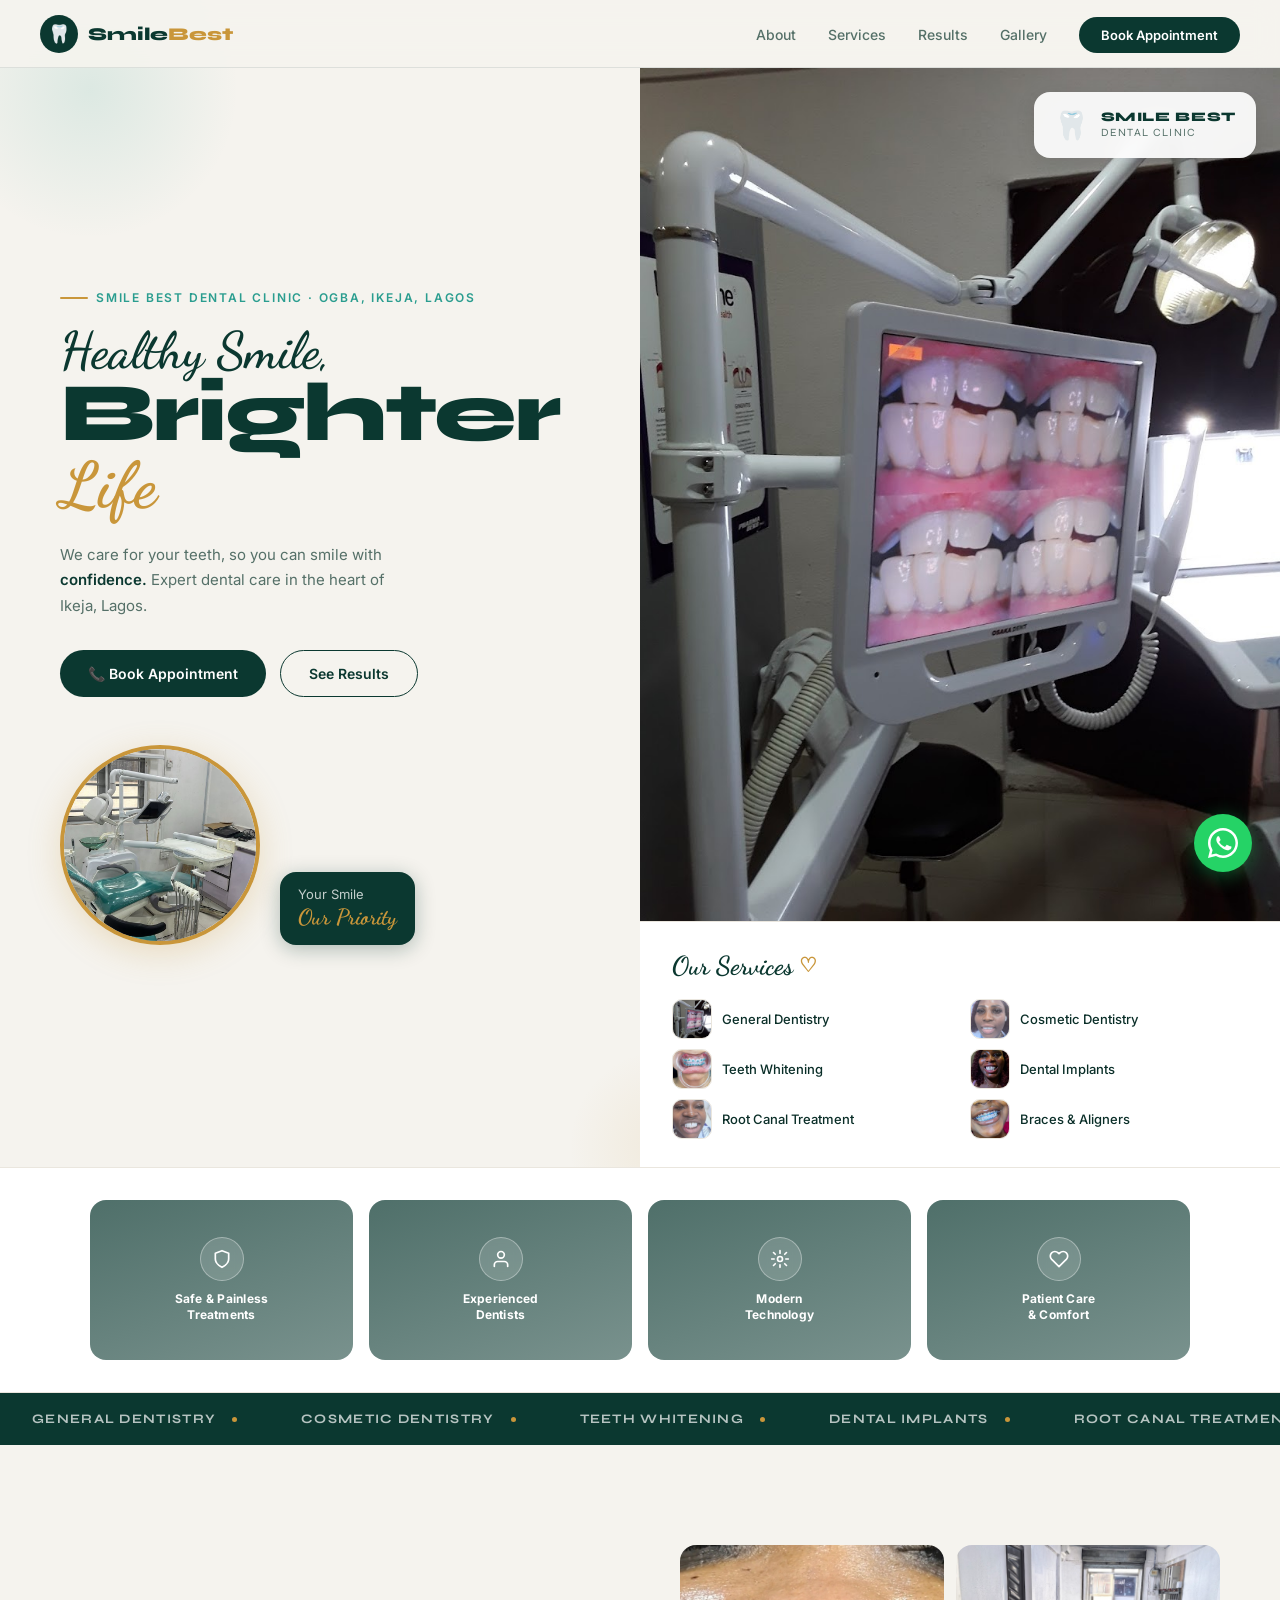
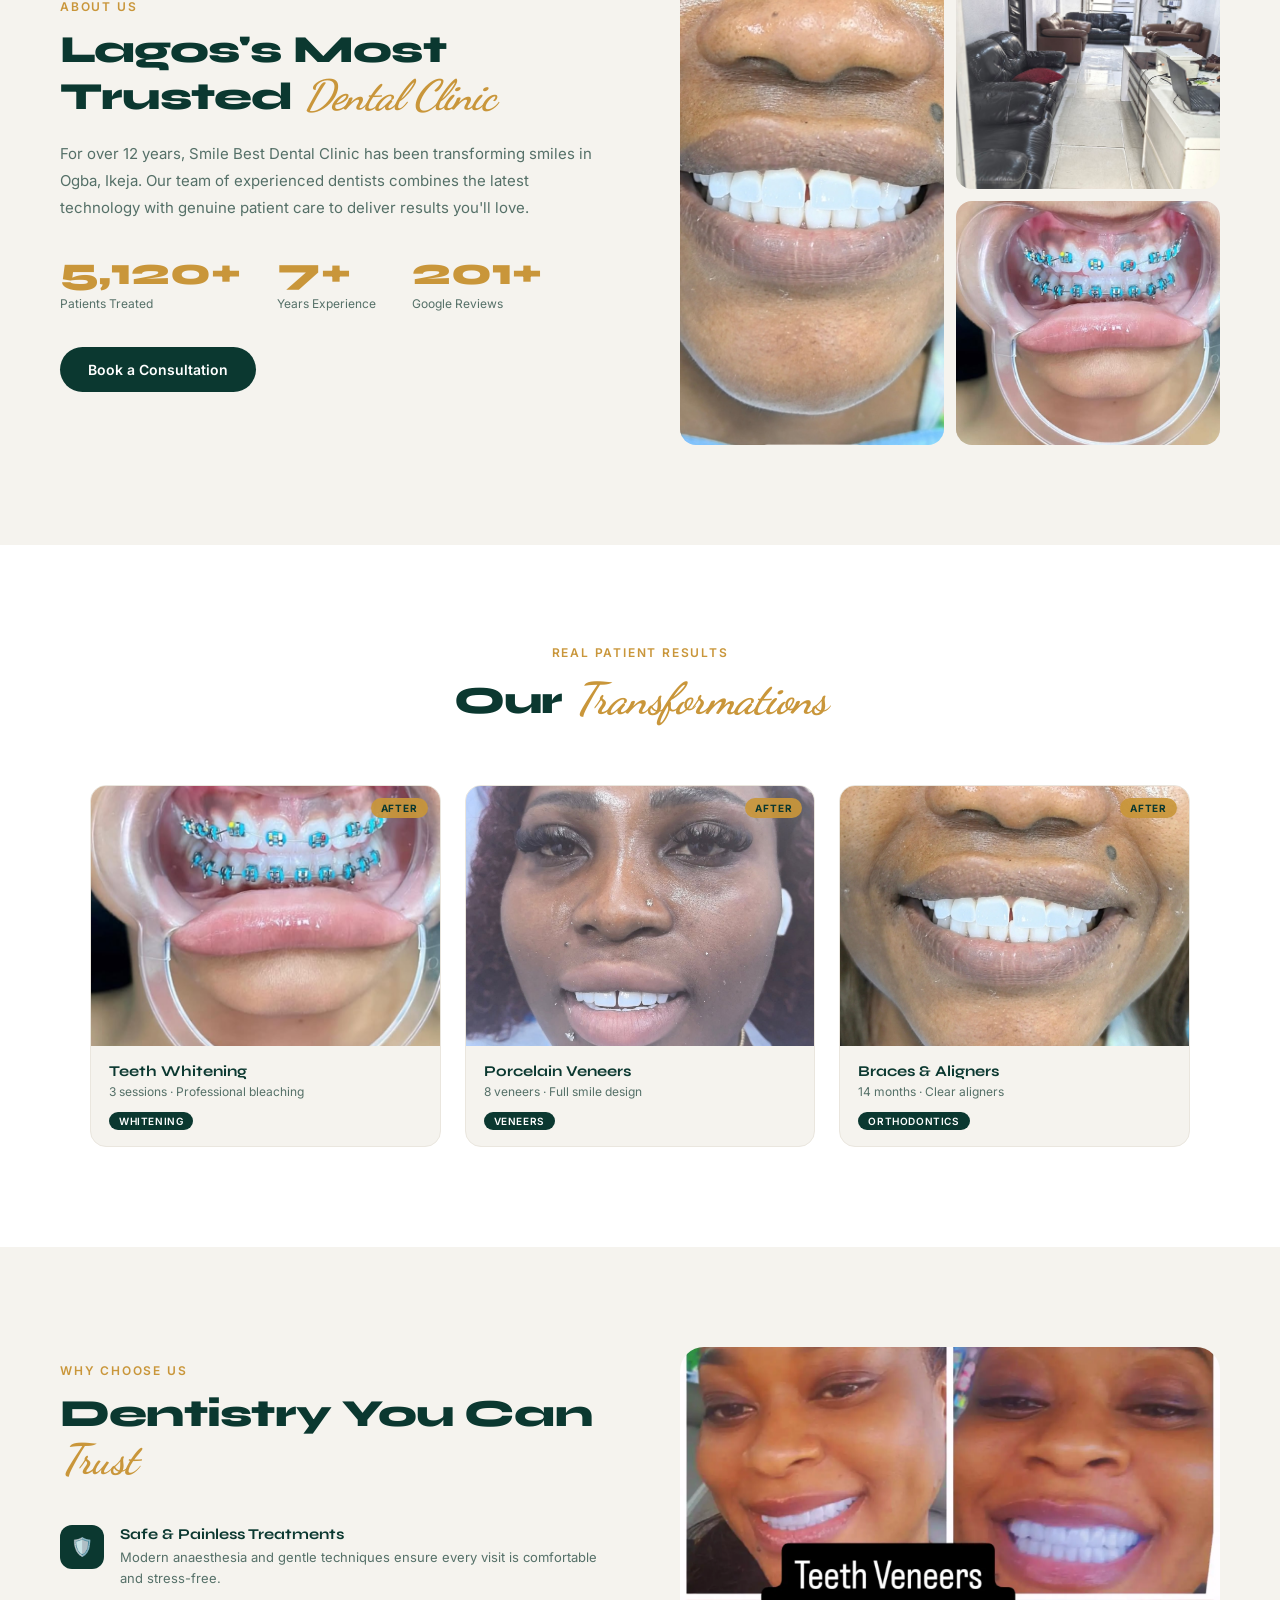
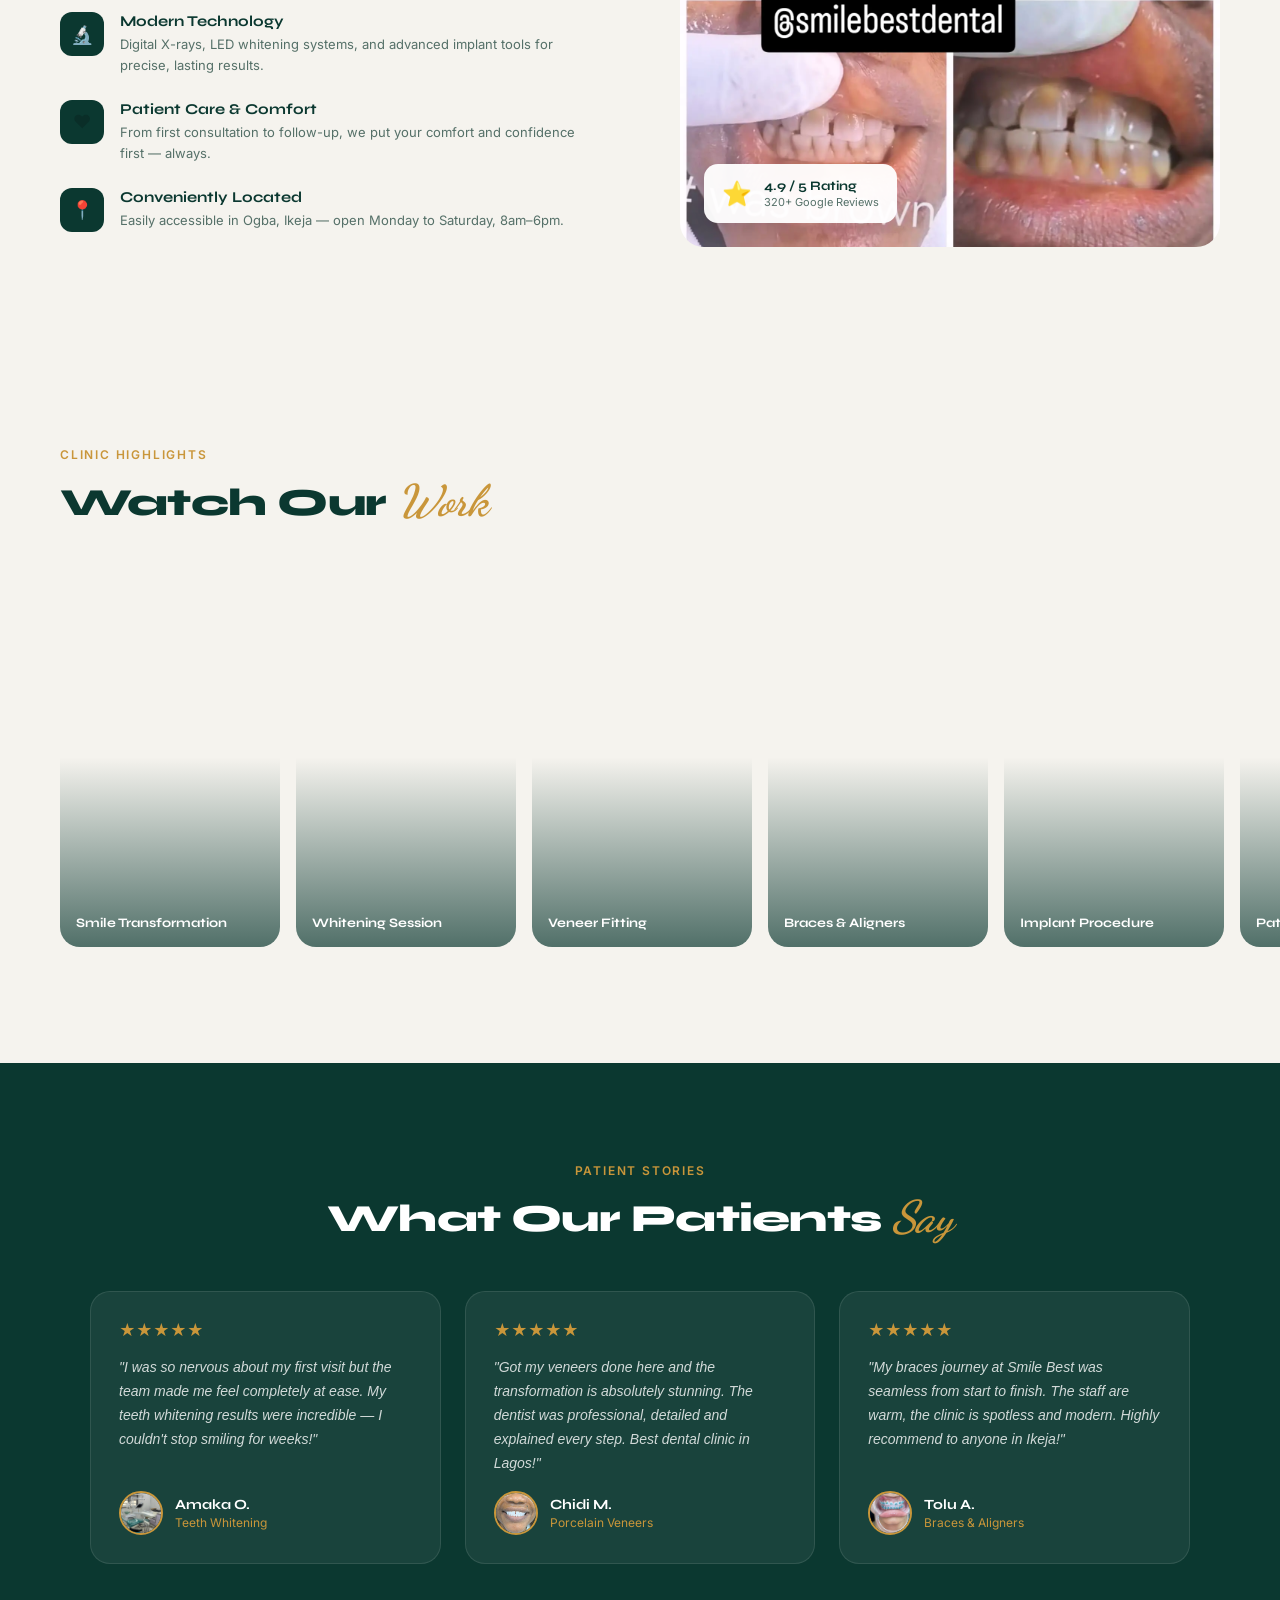
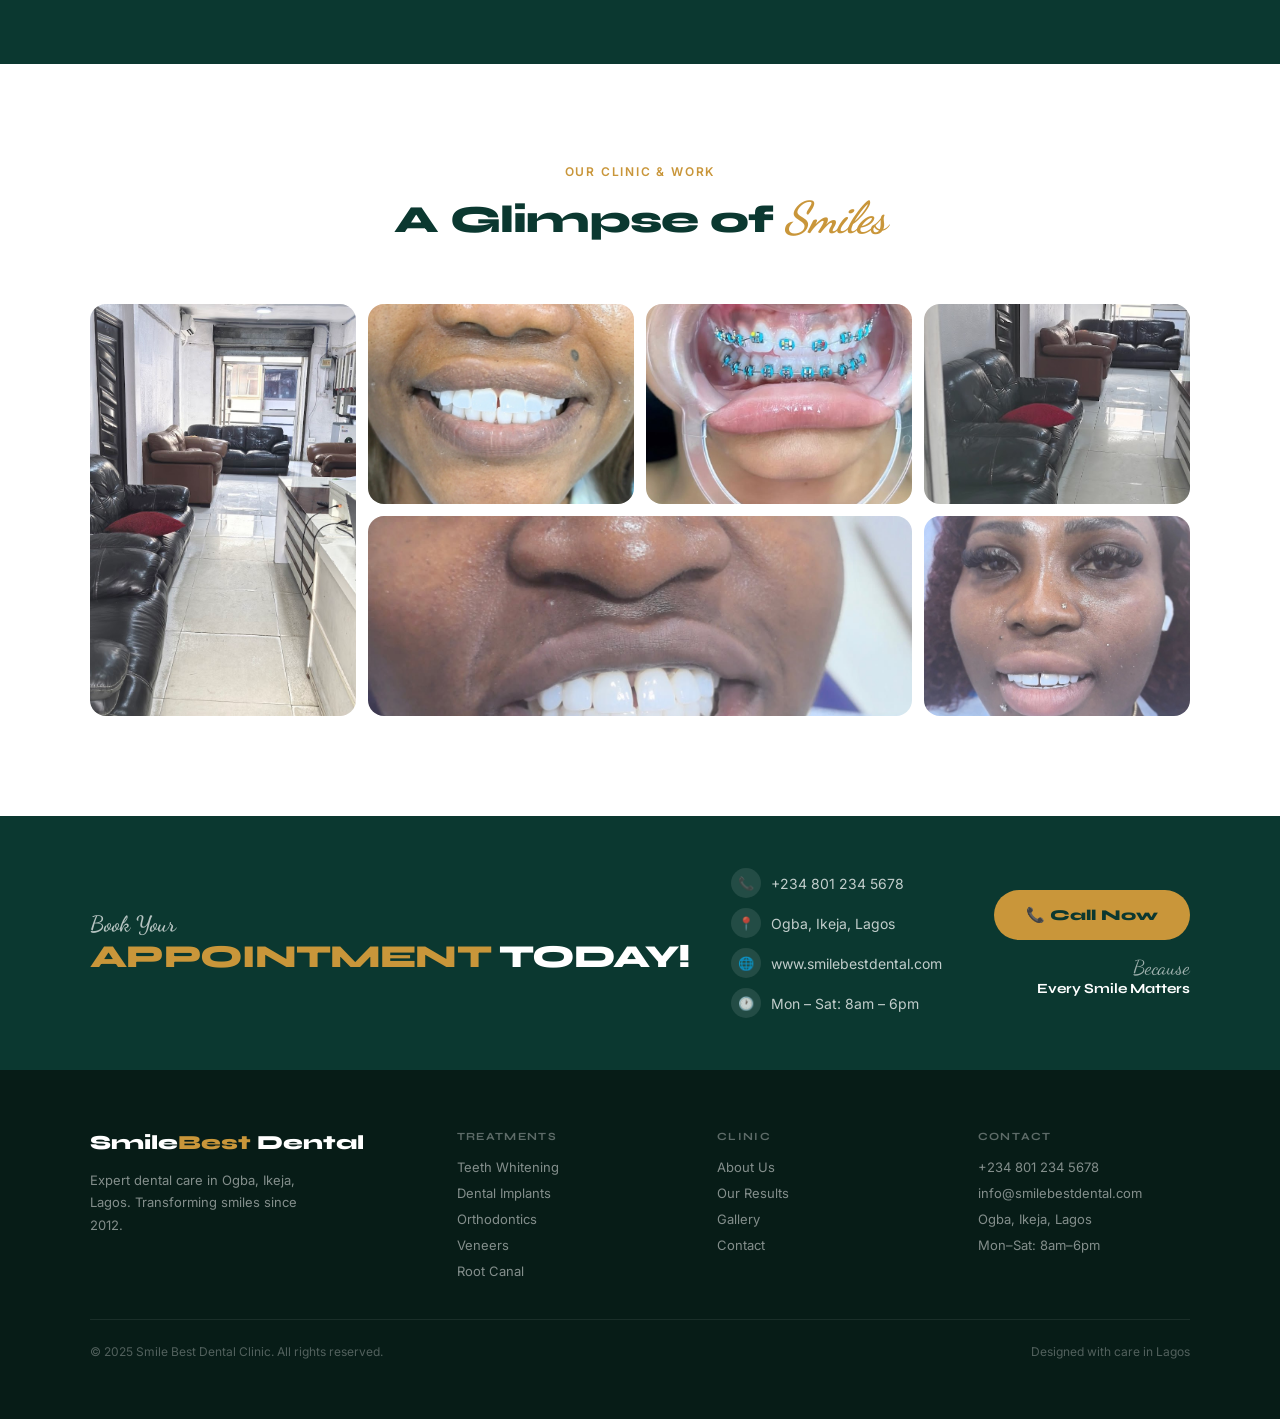
==== commit c91d6476: "Results section: single photo per card replacing drag slider Co-Authored-By: Claude Sonnet 4.6 <nore" ====
--- a/index.html
+++ b/index.html
@@ -450,15 +450,18 @@
     color: var(--text);
   }
   .service-icon {
-    width: 30px;
-    height: 30px;
-    background: var(--teal);
-    border-radius: 50%;
-    display: flex;
-    align-items: center;
-    justify-content: center;
+    width: 40px;
+    height: 40px;
+    border-radius: 10px;
+    overflow: hidden;
     flex-shrink: 0;
-    font-size: 14px;
+    border: 1.5px solid var(--cream-dark);
+  }
+  .service-icon img {
+    width: 100%;
+    height: 100%;
+    object-fit: cover;
+    max-width: none;
   }
 
   /* ── TRUST STRIP ── */
@@ -466,42 +469,62 @@
     background: var(--white);
     border-top: 1px solid var(--cream-dark);
     border-bottom: 1px solid var(--cream-dark);
-    padding: 36px 60px;
+    padding: 32px 60px;
   }
   .trust-grid {
     display: grid;
     grid-template-columns: repeat(4,1fr);
-    gap: 0;
-    max-width: 900px;
+    gap: 16px;
+    max-width: 1100px;
     margin: 0 auto;
   }
   .trust-item {
+    position: relative;
+    border-radius: 16px;
+    overflow: hidden;
+    height: 160px;
+  }
+  .trust-item-media {
+    position: absolute;
+    inset: 0;
+    width: 100%;
+    height: 100%;
+    object-fit: cover;
+  }
+  .trust-item-overlay {
+    position: absolute;
+    inset: 0;
+    background: linear-gradient(160deg, rgba(11,56,48,0.72) 0%, rgba(11,56,48,0.55) 100%);
+  }
+  .trust-item-content {
+    position: relative;
+    z-index: 1;
+    height: 100%;
     display: flex;
     flex-direction: column;
     align-items: center;
-    text-align: center;
-    padding: 0 20px;
-    border-right: 1px solid var(--cream-dark);
-  }
-  .trust-item:last-child { border-right: none; }
+    justify-content: center;
+    padding: 16px;
+    gap: 10px;
+  }
   .trust-item-icon {
-    width: 48px;
-    height: 48px;
-    background: var(--cream);
+    width: 44px;
+    height: 44px;
+    background: rgba(255,255,255,0.15);
+    border: 1.5px solid rgba(255,255,255,0.35);
     border-radius: 50%;
     display: flex;
     align-items: center;
     justify-content: center;
-    font-size: 20px;
-    margin-bottom: 10px;
-    border: 1.5px solid var(--cream-dark);
+    backdrop-filter: blur(4px);
   }
   .trust-item-label {
     font-size: 12px;
-    font-weight: 600;
-    color: var(--dark);
+    font-weight: 700;
+    color: var(--white);
     line-height: 1.4;
     text-align: center;
+    letter-spacing: 0.02em;
   }
 
   /* ── ABOUT ── */
@@ -994,6 +1017,400 @@
   .delay-2 { transition-delay: .2s; }
   .delay-3 { transition-delay: .3s; }
 
+  /* ── DRAG SLIDER (Before/After) ── */
+  .ba-slider-section {
+    padding: 100px 60px;
+    background: var(--white);
+  }
+  .ba-sliders-grid {
+    display: grid;
+    grid-template-columns: repeat(3, 1fr);
+    gap: 24px;
+    max-width: 1100px;
+    margin: 0 auto;
+  }
+  .ba-slider-card {
+    border-radius: var(--r);
+    overflow: hidden;
+    border: 1px solid var(--cream-dark);
+    background: var(--cream);
+  }
+  .ba-slider-wrap {
+    position: relative;
+    height: 240px;
+    overflow: hidden;
+    cursor: col-resize;
+    user-select: none;
+  }
+  .ba-slider-after,
+  .ba-slider-before {
+    position: absolute;
+    inset: 0;
+    width: 100%;
+    height: 100%;
+  }
+  .ba-slider-after img,
+  .ba-slider-before img {
+    width: 100%;
+    height: 100%;
+    object-fit: cover;
+    pointer-events: none;
+    max-width: none;
+  }
+  .ba-slider-before {
+    clip-path: inset(0 50% 0 0);
+  }
+  .ba-slider-handle {
+    position: absolute;
+    top: 0; bottom: 0;
+    left: 50%;
+    width: 3px;
+    background: var(--white);
+    transform: translateX(-50%);
+    z-index: 10;
+    pointer-events: none;
+  }
+  .ba-slider-handle::before {
+    content: '';
+    position: absolute;
+    top: 50%; left: 50%;
+    transform: translate(-50%, -50%);
+    width: 36px; height: 36px;
+    background: var(--white);
+    border-radius: 50%;
+    box-shadow: 0 2px 12px rgba(0,0,0,0.25);
+  }
+  .ba-slider-handle::after {
+    content: '◀ ▶';
+    position: absolute;
+    top: 50%; left: 50%;
+    transform: translate(-50%, -50%);
+    font-size: 9px;
+    color: var(--dark);
+    letter-spacing: -1px;
+    font-weight: 700;
+    pointer-events: none;
+  }
+  .ba-label {
+    position: absolute;
+    top: 10px;
+    font-size: 9px;
+    font-weight: 700;
+    letter-spacing: 0.08em;
+    text-transform: uppercase;
+    padding: 3px 8px;
+    border-radius: 4px;
+    z-index: 5;
+    pointer-events: none;
+  }
+  .ba-label-before {
+    left: 10px;
+    background: rgba(11,56,48,0.85);
+    color: #fff;
+  }
+  .ba-label-after {
+    right: 10px;
+    background: rgba(201,150,58,0.9);
+    color: var(--dark);
+  }
+  .result-photo {
+    position: relative;
+    height: 260px;
+    overflow: hidden;
+  }
+  .result-photo img {
+    width: 100%;
+    height: 100%;
+    object-fit: cover;
+    max-width: none;
+    transition: transform .5s;
+  }
+  .ba-slider-card:hover .result-photo img { transform: scale(1.04); }
+  .result-badge {
+    position: absolute;
+    top: 12px; right: 12px;
+    background: rgba(201,150,58,0.92);
+    color: var(--dark);
+    font-size: 10px;
+    font-weight: 700;
+    letter-spacing: 0.08em;
+    text-transform: uppercase;
+    padding: 4px 10px;
+    border-radius: 20px;
+  }
+  .ba-slider-info {
+    padding: 16px 18px;
+  }
+
+  /* ── VIDEO REEL ── */
+  .reel-section {
+    padding: 100px 0 100px 60px;
+    background: var(--cream);
+    overflow: hidden;
+  }
+  .reel-header {
+    padding-right: 60px;
+    margin-bottom: 40px;
+  }
+  .reel-scroll {
+    display: flex;
+    gap: 16px;
+    overflow-x: auto;
+    scroll-snap-type: x mandatory;
+    -webkit-overflow-scrolling: touch;
+    padding-bottom: 16px;
+    scrollbar-width: none;
+  }
+  .reel-scroll::-webkit-scrollbar { display: none; }
+  .reel-item {
+    flex-shrink: 0;
+    width: 220px;
+    height: 380px;
+    border-radius: 20px;
+    overflow: hidden;
+    scroll-snap-align: start;
+    position: relative;
+    cursor: pointer;
+  }
+  .reel-item video {
+    width: 100%;
+    height: 100%;
+    object-fit: cover;
+    transition: transform .4s;
+  }
+  .reel-item:hover video { transform: scale(1.04); }
+  .reel-item-overlay {
+    position: absolute;
+    inset: 0;
+    background: linear-gradient(to top, rgba(11,56,48,0.7) 0%, transparent 50%);
+    pointer-events: none;
+  }
+  .reel-item-label {
+    position: absolute;
+    bottom: 16px; left: 16px;
+    color: #fff;
+    font-family: 'Syne', sans-serif;
+    font-weight: 700;
+    font-size: 13px;
+    pointer-events: none;
+  }
+
+  /* ── TESTIMONIALS ── */
+  .testimonials-section {
+    padding: 100px 60px;
+    background: var(--dark);
+  }
+  .testimonials-section .section-label { color: var(--gold); }
+  .testimonials-section .section-title { color: var(--white); }
+  .testimonials-section .section-title em { color: var(--gold); }
+  .testimonials-grid {
+    display: grid;
+    grid-template-columns: repeat(3, 1fr);
+    gap: 24px;
+    max-width: 1100px;
+    margin: 0 auto;
+  }
+  .testimonial-card {
+    background: rgba(255,255,255,0.06);
+    border: 1px solid rgba(255,255,255,0.1);
+    border-radius: 20px;
+    padding: 28px;
+    display: flex;
+    flex-direction: column;
+    gap: 16px;
+    transition: background .3s;
+  }
+  .testimonial-card:hover { background: rgba(255,255,255,0.1); }
+  .testimonial-stars {
+    display: flex;
+    gap: 3px;
+    color: var(--gold);
+    font-size: 16px;
+  }
+  .testimonial-text {
+    font-size: 14px;
+    color: rgba(255,255,255,0.8);
+    line-height: 1.7;
+    flex: 1;
+    font-style: italic;
+  }
+  .testimonial-author {
+    display: flex;
+    align-items: center;
+    gap: 12px;
+  }
+  .testimonial-avatar {
+    width: 44px; height: 44px;
+    border-radius: 50%;
+    overflow: hidden;
+    border: 2px solid var(--gold);
+    flex-shrink: 0;
+  }
+  .testimonial-avatar img {
+    width: 100%; height: 100%;
+    object-fit: cover;
+    max-width: none;
+  }
+  .testimonial-name {
+    font-family: 'Syne', sans-serif;
+    font-weight: 700;
+    font-size: 14px;
+    color: var(--white);
+  }
+  .testimonial-treatment {
+    font-size: 12px;
+    color: var(--gold);
+    margin-top: 2px;
+  }
+
+  /* ── WHATSAPP FLOAT ── */
+  .whatsapp-float {
+    position: fixed;
+    bottom: 28px; right: 28px;
+    z-index: 999;
+    display: flex;
+    flex-direction: column;
+    align-items: flex-end;
+    gap: 10px;
+  }
+  .whatsapp-bubble {
+    width: 58px; height: 58px;
+    background: #25D366;
+    border-radius: 50%;
+    display: flex;
+    align-items: center;
+    justify-content: center;
+    box-shadow: 0 4px 20px rgba(37,211,102,0.4);
+    cursor: pointer;
+    transition: transform .2s, box-shadow .2s;
+    text-decoration: none;
+  }
+  .whatsapp-bubble:hover { transform: scale(1.1); box-shadow: 0 6px 28px rgba(37,211,102,0.55); }
+  .whatsapp-bubble svg { width: 30px; height: 30px; fill: #fff; }
+  .whatsapp-tooltip {
+    background: var(--dark);
+    color: var(--white);
+    font-size: 12px;
+    font-weight: 600;
+    padding: 7px 14px;
+    border-radius: 20px;
+    white-space: nowrap;
+    box-shadow: 0 2px 12px rgba(0,0,0,0.2);
+    animation: wa-pop .3s ease;
+    display: none;
+  }
+  .whatsapp-float:hover .whatsapp-tooltip { display: block; }
+  @keyframes wa-pop { from { opacity:0; transform:translateY(6px); } to { opacity:1; transform:translateY(0); } }
+
+  /* ── BOOKING MODAL ── */
+  .modal-overlay {
+    position: fixed;
+    inset: 0;
+    background: rgba(7,28,23,0.75);
+    backdrop-filter: blur(6px);
+    z-index: 500;
+    display: flex;
+    align-items: center;
+    justify-content: center;
+    padding: 20px;
+    opacity: 0;
+    pointer-events: none;
+    transition: opacity .3s;
+  }
+  .modal-overlay.open { opacity: 1; pointer-events: all; }
+  .modal-box {
+    background: var(--white);
+    border-radius: 24px;
+    padding: 48px;
+    width: 100%;
+    max-width: 520px;
+    position: relative;
+    transform: translateY(20px);
+    transition: transform .3s;
+  }
+  .modal-overlay.open .modal-box { transform: translateY(0); }
+  .modal-close {
+    position: absolute;
+    top: 20px; right: 20px;
+    background: var(--cream);
+    border: none;
+    width: 36px; height: 36px;
+    border-radius: 50%;
+    font-size: 18px;
+    cursor: pointer;
+    display: flex;
+    align-items: center;
+    justify-content: center;
+    color: var(--dark);
+    transition: background .2s;
+  }
+  .modal-close:hover { background: var(--cream-dark); }
+  .modal-title {
+    font-family: 'Syne', sans-serif;
+    font-weight: 800;
+    font-size: 1.6rem;
+    color: var(--dark);
+    margin-bottom: 6px;
+  }
+  .modal-sub {
+    font-size: 14px;
+    color: var(--text-muted);
+    margin-bottom: 28px;
+  }
+  .modal-form {
+    display: flex;
+    flex-direction: column;
+    gap: 14px;
+  }
+  .form-row { display: grid; grid-template-columns: 1fr 1fr; gap: 14px; }
+  .form-field {
+    display: flex;
+    flex-direction: column;
+    gap: 6px;
+  }
+  .form-field label {
+    font-size: 12px;
+    font-weight: 600;
+    color: var(--text-muted);
+    text-transform: uppercase;
+    letter-spacing: 0.06em;
+  }
+  .form-field input,
+  .form-field select {
+    border: 1.5px solid var(--cream-dark);
+    border-radius: 10px;
+    padding: 12px 14px;
+    font-family: 'Inter', sans-serif;
+    font-size: 14px;
+    color: var(--text);
+    background: var(--cream);
+    outline: none;
+    transition: border-color .2s;
+    appearance: none;
+  }
+  .form-field input:focus,
+  .form-field select:focus { border-color: var(--teal); background: var(--white); }
+  .form-submit {
+    background: var(--dark);
+    color: var(--white);
+    border: none;
+    border-radius: 40px;
+    padding: 15px;
+    font-family: 'Syne', sans-serif;
+    font-weight: 700;
+    font-size: 15px;
+    cursor: pointer;
+    margin-top: 6px;
+    transition: background .2s, transform .2s;
+  }
+  .form-submit:hover { background: var(--teal); transform: translateY(-1px); }
+  .form-note {
+    text-align: center;
+    font-size: 12px;
+    color: var(--text-muted);
+    margin-top: 4px;
+  }
+
   /* ── RESPONSIVE ── */
   @media (max-width: 1024px) {
     .hero { grid-template-columns: 1fr; min-height: auto; }
@@ -1001,7 +1418,8 @@
     .hero-right { height: 460px; grid-template-rows: 1fr auto; }
     .about-grid, .why-grid { grid-template-columns: 1fr; gap: 48px; }
     .about-photos { height: 360px; }
-    .ba-grid { grid-template-columns: 1fr 1fr; }
+    .ba-sliders-grid { grid-template-columns: 1fr 1fr; }
+    .testimonials-grid { grid-template-columns: 1fr 1fr; }
     .gallery-grid { grid-template-columns: repeat(3,1fr); }
     .footer-inner { grid-template-columns: 1fr 1fr; gap: 36px; }
     .cta-bar-inner { grid-template-columns: 1fr; gap: 28px; }
@@ -1015,18 +1433,23 @@
     .hero-circle-photo { width: 140px; height: 140px; }
     .hero-services-card { padding: 20px; }
     .services-list { grid-template-columns: 1fr; }
-    .trust-strip { padding: 28px 20px; }
-    .trust-grid { grid-template-columns: repeat(2,1fr); gap: 20px; }
-    .trust-item { border-right: none; border-bottom: 1px solid var(--cream-dark); padding-bottom: 20px; }
-    .trust-item:nth-child(even) { border-right: none; }
-    .about-section, .results-section, .why-section, .gallery-section { padding: 60px 20px; }
-    .ba-grid { grid-template-columns: 1fr; }
+    .trust-strip { padding: 24px 20px; }
+    .trust-grid { grid-template-columns: repeat(2,1fr); gap: 12px; }
+    .trust-item { height: 130px; }
+    .about-section, .why-section, .gallery-section { padding: 60px 20px; }
+    .ba-slider-section, .testimonials-section, .reel-section { padding: 60px 20px; }
+    .reel-section { padding: 60px 0 60px 20px; }
+    .ba-sliders-grid { grid-template-columns: 1fr; }
+    .testimonials-grid { grid-template-columns: 1fr; }
     .gallery-grid { grid-template-columns: 1fr 1fr; grid-template-rows: repeat(4,160px); }
     .gallery-item.wide { grid-column: span 1; }
     .cta-bar { padding: 40px 20px; }
     .footer { padding: 48px 20px; }
     .footer-inner { grid-template-columns: 1fr; gap: 28px; }
     .footer-bottom { flex-direction: column; gap: 8px; text-align: center; }
+    .modal-box { padding: 32px 24px; }
+    .form-row { grid-template-columns: 1fr; }
+    .whatsapp-float { bottom: 20px; right: 20px; }
   }
 </style>
 </head>
@@ -1043,7 +1466,7 @@
     <li><a href="#services">Services</a></li>
     <li><a href="#results">Results</a></li>
     <li><a href="#gallery">Gallery</a></li>
-    <li><a href="#contact" class="nav-cta">Book Appointment</a></li>
+    <li><a href="#" class="nav-cta" onclick="openModal(event)">Book Appointment</a></li>
   </ul>
   <button class="nav-burger" onclick="document.querySelector('.mobile-menu').classList.add('open')" aria-label="Menu">
     <span></span><span></span><span></span>
@@ -1056,7 +1479,7 @@
   <a href="#services" onclick="document.querySelector('.mobile-menu').classList.remove('open')">Services</a>
   <a href="#results" onclick="document.querySelector('.mobile-menu').classList.remove('open')">Results</a>
   <a href="#gallery" onclick="document.querySelector('.mobile-menu').classList.remove('open')">Gallery</a>
-  <a href="#contact" onclick="document.querySelector('.mobile-menu').classList.remove('open')">Book Appointment</a>
+  <a href="#" onclick="document.querySelector('.mobile-menu').classList.remove('open'); openModal(event)">Book Appointment</a>
 </div>
 
 <!-- HERO -->
@@ -1078,7 +1501,7 @@
     </p>
 
     <div class="hero-btns">
-      <a href="#contact" class="btn-primary">📞 Book Appointment</a>
+      <a href="#" class="btn-primary" onclick="openModal(event)">📞 Book Appointment</a>
       <a href="#results" class="btn-secondary">See Results</a>
     </div>
 
@@ -1110,27 +1533,27 @@
       <div class="services-card-title">Our Services</div>
       <ul class="services-list">
         <li>
-          <div class="service-icon">🦷</div>
+          <div class="service-icon"><img src="unnamed (2).jpg" alt="General Dentistry" /></div>
           General Dentistry
         </li>
         <li>
-          <div class="service-icon">✨</div>
+          <div class="service-icon"><img src="DPkJQpwkSpM-04.jpg" alt="Cosmetic Dentistry" /></div>
           Cosmetic Dentistry
         </li>
         <li>
-          <div class="service-icon">🌟</div>
+          <div class="service-icon"><img src="DGwxJEJIN9Y-01.jpg" alt="Teeth Whitening" /></div>
           Teeth Whitening
         </li>
         <li>
-          <div class="service-icon">🔩</div>
+          <div class="service-icon"><img src="DPkJQpwkSpM-03.jpg" alt="Dental Implants" /></div>
           Dental Implants
         </li>
         <li>
-          <div class="service-icon">🩺</div>
+          <div class="service-icon"><img src="DPkJQpwkSpM-02.jpg" alt="Root Canal Treatment" /></div>
           Root Canal Treatment
         </li>
         <li>
-          <div class="service-icon">😁</div>
+          <div class="service-icon"><img src="DGwxJEJIN9Y-02.jpg" alt="Braces &amp; Aligners" /></div>
           Braces &amp; Aligners
         </li>
       </ul>
@@ -1143,20 +1566,44 @@
 <div class="trust-strip">
   <div class="trust-grid">
     <div class="trust-item fade-up">
-      <div class="trust-item-icon">🛡️</div>
-      <div class="trust-item-label">Safe &amp; Painless<br>Treatments</div>
+      <video class="trust-item-media" autoplay muted loop playsinline>
+        <source src="DHI-fadCOIs.mp4" type="video/mp4" />
+      </video>
+      <div class="trust-item-overlay"></div>
+      <div class="trust-item-content">
+        <div class="trust-item-icon"><svg width="20" height="20" viewBox="0 0 24 24" fill="none" stroke="#fff" stroke-width="2" stroke-linecap="round" stroke-linejoin="round"><path d="M12 22s8-4 8-10V5l-8-3-8 3v7c0 6 8 10 8 10z"/></svg></div>
+        <div class="trust-item-label">Safe &amp; Painless<br>Treatments</div>
+      </div>
     </div>
     <div class="trust-item fade-up delay-1">
-      <div class="trust-item-icon">👨‍⚕️</div>
-      <div class="trust-item-label">Experienced<br>Dentists</div>
+      <video class="trust-item-media" autoplay muted loop playsinline>
+        <source src="DKeZJMLCIBU.mp4" type="video/mp4" />
+      </video>
+      <div class="trust-item-overlay"></div>
+      <div class="trust-item-content">
+        <div class="trust-item-icon"><svg width="20" height="20" viewBox="0 0 24 24" fill="none" stroke="#fff" stroke-width="2" stroke-linecap="round" stroke-linejoin="round"><path d="M20 21v-2a4 4 0 0 0-4-4H8a4 4 0 0 0-4 4v2"/><circle cx="12" cy="7" r="4"/></svg></div>
+        <div class="trust-item-label">Experienced<br>Dentists</div>
+      </div>
     </div>
     <div class="trust-item fade-up delay-2">
-      <div class="trust-item-icon">🔬</div>
-      <div class="trust-item-label">Modern<br>Technology</div>
+      <video class="trust-item-media" autoplay muted loop playsinline>
+        <source src="DJZN2z4i4Sh.mp4" type="video/mp4" />
+      </video>
+      <div class="trust-item-overlay"></div>
+      <div class="trust-item-content">
+        <div class="trust-item-icon"><svg width="20" height="20" viewBox="0 0 24 24" fill="none" stroke="#fff" stroke-width="2" stroke-linecap="round" stroke-linejoin="round"><circle cx="12" cy="12" r="3"/><path d="M12 2v3M12 19v3M4.22 4.22l2.12 2.12M17.66 17.66l2.12 2.12M2 12h3M19 12h3M4.22 19.78l2.12-2.12M17.66 6.34l2.12-2.12"/></svg></div>
+        <div class="trust-item-label">Modern<br>Technology</div>
+      </div>
     </div>
     <div class="trust-item fade-up delay-3">
-      <div class="trust-item-icon">❤️</div>
-      <div class="trust-item-label">Patient Care<br>&amp; Comfort</div>
+      <video class="trust-item-media" autoplay muted loop playsinline>
+        <source src="DL1xGNaMX3c.mp4" type="video/mp4" />
+      </video>
+      <div class="trust-item-overlay"></div>
+      <div class="trust-item-content">
+        <div class="trust-item-icon"><svg width="20" height="20" viewBox="0 0 24 24" fill="none" stroke="#fff" stroke-width="2" stroke-linecap="round" stroke-linejoin="round"><path d="M20.84 4.61a5.5 5.5 0 0 0-7.78 0L12 5.67l-1.06-1.06a5.5 5.5 0 0 0-7.78 7.78l1.06 1.06L12 21.23l7.78-7.78 1.06-1.06a5.5 5.5 0 0 0 0-7.78z"/></svg></div>
+        <div class="trust-item-label">Patient Care<br>&amp; Comfort</div>
+      </div>
     </div>
   </div>
 </div>
@@ -1195,19 +1642,19 @@
       </p>
       <div class="about-stats fade-up">
         <div>
-          <div class="about-stat-n">8k<span>+</span></div>
+          <div class="about-stat-n"><span data-target="8000">0</span><span>+</span></div>
           <div class="about-stat-l">Patients Treated</div>
         </div>
         <div>
-          <div class="about-stat-n">12<span>+</span></div>
+          <div class="about-stat-n"><span data-target="12">0</span><span>+</span></div>
           <div class="about-stat-l">Years Experience</div>
         </div>
         <div>
-          <div class="about-stat-n">4.9<span>★</span></div>
-          <div class="about-stat-l">Google Rating</div>
+          <div class="about-stat-n"><span data-target="320">0</span><span>+</span></div>
+          <div class="about-stat-l">Google Reviews</div>
         </div>
       </div>
-      <a href="#contact" class="btn-primary fade-up" style="display:inline-flex;">Book a Consultation</a>
+      <a href="#" class="btn-primary fade-up" style="display:inline-flex;" onclick="openModal(event)">Book a Consultation</a>
     </div>
     <div class="about-photos fade-up delay-2">
       <div class="about-photo ap-1"><img src="DPkJQpwkSpM-01.jpg" alt="Dental procedure" /></div>
@@ -1217,58 +1664,50 @@
   </div>
 </section>
 
-<!-- BEFORE / AFTER -->
-<section class="results-section" id="results">
+<!-- RESULTS -->
+<section class="ba-slider-section" id="results">
   <div class="section-header">
     <div class="section-label fade-up">Real Patient Results</div>
-    <h2 class="section-title fade-up">Before &amp; <em>After</em></h2>
+    <h2 class="section-title fade-up">Our <em>Transformations</em></h2>
   </div>
-  <div class="ba-grid">
-    <div class="ba-card fade-up">
-      <div class="ba-photos">
-        <div class="ba-img-wrap" data-label="Before">
-          <img src="DGwxJEJIN9Y-02.jpg" alt="Before teeth whitening" />
-        </div>
-        <div class="ba-img-wrap after-img" data-label="After">
-          <img src="DGwxJEJIN9Y-01.jpg" alt="After teeth whitening" />
-        </div>
-      </div>
-      <div class="ba-info">
+  <div class="ba-sliders-grid">
+
+    <div class="ba-slider-card fade-up">
+      <div class="result-photo">
+        <img src="DGwxJEJIN9Y-01.jpg" alt="Teeth Whitening Result" />
+        <span class="result-badge">After</span>
+      </div>
+      <div class="ba-slider-info">
         <div class="ba-treatment">Teeth Whitening</div>
         <div class="ba-desc">3 sessions · Professional bleaching</div>
         <span class="ba-tag">Whitening</span>
       </div>
     </div>
-    <div class="ba-card fade-up delay-1">
-      <div class="ba-photos">
-        <div class="ba-img-wrap" data-label="Before">
-          <img src="DPkJQpwkSpM-03.jpg" alt="Before veneers" />
-        </div>
-        <div class="ba-img-wrap after-img" data-label="After">
-          <img src="DPkJQpwkSpM-04.jpg" alt="After veneers" />
-        </div>
-      </div>
-      <div class="ba-info">
+
+    <div class="ba-slider-card fade-up delay-1">
+      <div class="result-photo">
+        <img src="DPkJQpwkSpM-04.jpg" alt="Porcelain Veneers Result" />
+        <span class="result-badge">After</span>
+      </div>
+      <div class="ba-slider-info">
         <div class="ba-treatment">Porcelain Veneers</div>
         <div class="ba-desc">8 veneers · Full smile design</div>
         <span class="ba-tag">Veneers</span>
       </div>
     </div>
-    <div class="ba-card fade-up delay-2">
-      <div class="ba-photos">
-        <div class="ba-img-wrap" data-label="Before">
-          <img src="DPkJQpwkSpM-02.jpg" alt="Before orthodontics" />
-        </div>
-        <div class="ba-img-wrap after-img" data-label="After">
-          <img src="DPkJQpwkSpM-01.jpg" alt="After orthodontics" />
-        </div>
-      </div>
-      <div class="ba-info">
+
+    <div class="ba-slider-card fade-up delay-2">
+      <div class="result-photo">
+        <img src="DPkJQpwkSpM-01.jpg" alt="Braces Result" />
+        <span class="result-badge">After</span>
+      </div>
+      <div class="ba-slider-info">
         <div class="ba-treatment">Braces &amp; Aligners</div>
         <div class="ba-desc">14 months · Clear aligners</div>
         <span class="ba-tag">Orthodontics</span>
       </div>
     </div>
+
   </div>
 </section>
 
@@ -1324,6 +1763,67 @@
   </div>
 </section>
 
+<!-- VIDEO REEL -->
+<section class="reel-section">
+  <div class="reel-header">
+    <div class="section-label fade-up">Clinic Highlights</div>
+    <h2 class="section-title fade-up">Watch Our <em>Work</em></h2>
+  </div>
+  <div class="reel-scroll">
+    <div class="reel-item"><video autoplay muted loop playsinline><source src="C9R3gY-uyQz.mp4" type="video/mp4"/></video><div class="reel-item-overlay"></div><div class="reel-item-label">Smile Transformation</div></div>
+    <div class="reel-item"><video autoplay muted loop playsinline><source src="DMN3nVQClIb.mp4" type="video/mp4"/></video><div class="reel-item-overlay"></div><div class="reel-item-label">Whitening Session</div></div>
+    <div class="reel-item"><video autoplay muted loop playsinline><source src="DMcdpxwsS-g.mp4" type="video/mp4"/></video><div class="reel-item-overlay"></div><div class="reel-item-label">Veneer Fitting</div></div>
+    <div class="reel-item"><video autoplay muted loop playsinline><source src="DMh3YiKixKO.mp4" type="video/mp4"/></video><div class="reel-item-overlay"></div><div class="reel-item-label">Braces &amp; Aligners</div></div>
+    <div class="reel-item"><video autoplay muted loop playsinline><source src="DNavT-Os-U4.mp4" type="video/mp4"/></video><div class="reel-item-overlay"></div><div class="reel-item-label">Implant Procedure</div></div>
+    <div class="reel-item"><video autoplay muted loop playsinline><source src="DNlfQqUMrid.mp4" type="video/mp4"/></video><div class="reel-item-overlay"></div><div class="reel-item-label">Patient Care</div></div>
+    <div class="reel-item"><video autoplay muted loop playsinline><source src="DOUgejGiF09.mp4" type="video/mp4"/></video><div class="reel-item-overlay"></div><div class="reel-item-label">Cosmetic Dentistry</div></div>
+    <div class="reel-item"><video autoplay muted loop playsinline><source src="DQv5F7PjIZa.mp4" type="video/mp4"/></video><div class="reel-item-overlay"></div><div class="reel-item-label">Root Canal</div></div>
+  </div>
+</section>
+
+<!-- TESTIMONIALS -->
+<section class="testimonials-section">
+  <div class="section-header" style="margin-bottom:48px;">
+    <div class="section-label fade-up">Patient Stories</div>
+    <h2 class="section-title fade-up">What Our Patients <em>Say</em></h2>
+  </div>
+  <div class="testimonials-grid">
+    <div class="testimonial-card fade-up">
+      <div class="testimonial-stars">★★★★★</div>
+      <div class="testimonial-text">"I was so nervous about my first visit but the team made me feel completely at ease. My teeth whitening results were incredible — I couldn't stop smiling for weeks!"</div>
+      <div class="testimonial-author">
+        <div class="testimonial-avatar"><img src="unnamed.jpg" alt="Amaka O." /></div>
+        <div>
+          <div class="testimonial-name">Amaka O.</div>
+          <div class="testimonial-treatment">Teeth Whitening</div>
+        </div>
+      </div>
+    </div>
+    <div class="testimonial-card fade-up delay-1">
+      <div class="testimonial-stars">★★★★★</div>
+      <div class="testimonial-text">"Got my veneers done here and the transformation is absolutely stunning. The dentist was professional, detailed and explained every step. Best dental clinic in Lagos!"</div>
+      <div class="testimonial-author">
+        <div class="testimonial-avatar"><img src="DPkJQpwkSpM-01.jpg" alt="Chidi M." /></div>
+        <div>
+          <div class="testimonial-name">Chidi M.</div>
+          <div class="testimonial-treatment">Porcelain Veneers</div>
+        </div>
+      </div>
+    </div>
+    <div class="testimonial-card fade-up delay-2">
+      <div class="testimonial-stars">★★★★★</div>
+      <div class="testimonial-text">"My braces journey at Smile Best was seamless from start to finish. The staff are warm, the clinic is spotless and modern. Highly recommend to anyone in Ikeja!"</div>
+      <div class="testimonial-author">
+        <div class="testimonial-avatar"><img src="DGwxJEJIN9Y-01.jpg" alt="Tolu A." /></div>
+        <div>
+          <div class="testimonial-name">Tolu A.</div>
+          <div class="testimonial-treatment">Braces &amp; Aligners</div>
+        </div>
+      </div>
+    </div>
+  </div>
+</section>
+
 <!-- GALLERY -->
 <section class="gallery-section" id="gallery">
   <div class="section-header">
@@ -1417,12 +1917,126 @@
   </div>
 </footer>
 
+<!-- WHATSAPP FLOAT -->
+<div class="whatsapp-float">
+  <span class="whatsapp-tooltip">Chat on WhatsApp</span>
+  <a class="whatsapp-bubble" href="https://wa.me/2348012345678?text=Hello%20Smile%20Best%20Dental%2C%20I%20would%20like%20to%20book%20an%20appointment." target="_blank" rel="noopener" aria-label="Chat on WhatsApp">
+    <svg viewBox="0 0 32 32" xmlns="http://www.w3.org/2000/svg"><path d="M16 0C7.163 0 0 7.163 0 16c0 2.822.737 5.469 2.027 7.774L0 32l8.473-2.001A15.938 15.938 0 0 0 16 32c8.837 0 16-7.163 16-16S24.837 0 16 0zm0 29.333a13.27 13.27 0 0 1-6.771-1.852l-.485-.29-5.029 1.187 1.213-4.906-.317-.503A13.272 13.272 0 0 1 2.667 16C2.667 8.636 8.636 2.667 16 2.667S29.333 8.636 29.333 16 23.364 29.333 16 29.333zm7.261-9.961c-.398-.199-2.354-1.162-2.719-1.295-.365-.133-.631-.199-.897.199-.266.398-1.029 1.295-1.261 1.561-.232.266-.465.299-.863.1-.398-.199-1.681-.619-3.203-1.975-1.183-1.055-1.982-2.358-2.214-2.756-.232-.398-.025-.613.174-.811.179-.178.398-.465.597-.698.199-.232.266-.398.398-.664.133-.266.066-.498-.033-.697-.1-.199-.897-2.162-1.229-2.96-.324-.778-.653-.672-.897-.684l-.764-.013c-.266 0-.697.1-.1063.498-.365.398-1.394 1.362-1.394 3.322s1.427 3.853 1.626 4.119c.199.266 2.808 4.285 6.805 6.009.951.411 1.693.656 2.271.839.954.303 1.823.260 2.509.158.765-.114 2.354-.963 2.686-1.893.332-.930.332-1.727.232-1.893-.099-.166-.365-.266-.763-.465z"/></svg>
+  </a>
+</div>
+
+<!-- BOOKING MODAL -->
+<div class="modal-overlay" id="bookingModal" onclick="if(event.target===this)closeModal()">
+  <div class="modal-box">
+    <button class="modal-close" onclick="closeModal()">✕</button>
+    <div class="modal-title">Book an Appointment</div>
+    <div class="modal-sub">Fill in your details and we'll confirm within 1 hour</div>
+    <form class="modal-form" onsubmit="submitBooking(event)">
+      <div class="form-row">
+        <div class="form-field">
+          <label>First Name</label>
+          <input type="text" placeholder="e.g. Amaka" required />
+        </div>
+        <div class="form-field">
+          <label>Last Name</label>
+          <input type="text" placeholder="e.g. Okonkwo" required />
+        </div>
+      </div>
+      <div class="form-field">
+        <label>Phone Number</label>
+        <input type="tel" placeholder="+234 801 234 5678" required />
+      </div>
+      <div class="form-field">
+        <label>Treatment</label>
+        <select required>
+          <option value="" disabled selected>Select a treatment</option>
+          <option>General Dentistry</option>
+          <option>Teeth Whitening</option>
+          <option>Cosmetic Dentistry</option>
+          <option>Dental Implants</option>
+          <option>Porcelain Veneers</option>
+          <option>Root Canal Treatment</option>
+          <option>Braces &amp; Aligners</option>
+        </select>
+      </div>
+      <div class="form-field">
+        <label>Preferred Date</label>
+        <input type="date" required />
+      </div>
+      <button type="submit" class="form-submit">Confirm Appointment →</button>
+      <p class="form-note">📞 Or call us directly: <strong>+234 801 234 5678</strong></p>
+    </form>
+  </div>
+</div>
+
 <script>
-  // Scroll reveal
-  const observer = new IntersectionObserver(entries => {
-    entries.forEach(e => { if (e.isIntersecting) { e.target.classList.add('visible'); observer.unobserve(e.target); } });
+  // ── Scroll reveal
+  const revealObs = new IntersectionObserver(entries => {
+    entries.forEach(e => { if (e.isIntersecting) { e.target.classList.add('visible'); revealObs.unobserve(e.target); } });
   }, { threshold: 0.12 });
-  document.querySelectorAll('.fade-up').forEach(el => observer.observe(el));
+  document.querySelectorAll('.fade-up').forEach(el => revealObs.observe(el));
+
+  // ── Counting stats animation
+  function animateCount(el) {
+    const target = parseInt(el.dataset.target);
+    const duration = 1800;
+    const step = target / (duration / 16);
+    let current = 0;
+    const timer = setInterval(() => {
+      current = Math.min(current + step, target);
+      el.textContent = Math.floor(current).toLocaleString();
+      if (current >= target) clearInterval(timer);
+    }, 16);
+  }
+  const countObs = new IntersectionObserver(entries => {
+    entries.forEach(e => {
+      if (e.isIntersecting) {
+        animateCount(e.target);
+        countObs.unobserve(e.target);
+      }
+    });
+  }, { threshold: 0.5 });
+  document.querySelectorAll('[data-target]').forEach(el => countObs.observe(el));
+
+  // ── Before/After drag sliders
+  document.querySelectorAll('[data-slider]').forEach(slider => {
+    const before = slider.querySelector('.ba-slider-before');
+    const handle = slider.querySelector('.ba-slider-handle');
+    let dragging = false;
+
+    function setPos(x) {
+      const rect = slider.getBoundingClientRect();
+      let pct = Math.max(0, Math.min(1, (x - rect.left) / rect.width));
+      const leftPct = pct * 100;
+      before.style.clipPath = `inset(0 ${100 - leftPct}% 0 0)`;
+      handle.style.left = leftPct + '%';
+    }
+
+    slider.addEventListener('mousedown', e => { dragging = true; setPos(e.clientX); });
+    window.addEventListener('mousemove', e => { if (dragging) setPos(e.clientX); });
+    window.addEventListener('mouseup', () => { dragging = false; });
+
+    slider.addEventListener('touchstart', e => { dragging = true; setPos(e.touches[0].clientX); }, { passive: true });
+    window.addEventListener('touchmove', e => { if (dragging) setPos(e.touches[0].clientX); }, { passive: true });
+    window.addEventListener('touchend', () => { dragging = false; });
+  });
+
+  // ── Modal
+  function openModal(e) { e && e.preventDefault(); document.getElementById('bookingModal').classList.add('open'); document.body.style.overflow = 'hidden'; }
+  function closeModal() { document.getElementById('bookingModal').classList.remove('open'); document.body.style.overflow = ''; }
+  document.addEventListener('keydown', e => { if (e.key === 'Escape') closeModal(); });
+
+  function submitBooking(e) {
+    e.preventDefault();
+    const btn = e.target.querySelector('.form-submit');
+    btn.textContent = '✓ Appointment Requested!';
+    btn.style.background = 'var(--teal-mid)';
+    setTimeout(closeModal, 1800);
+  }
+
+  // ── Set min date for date picker to today
+  const dateInput = document.querySelector('input[type="date"]');
+  if (dateInput) dateInput.min = new Date().toISOString().split('T')[0];
 </script>
 
 </body>
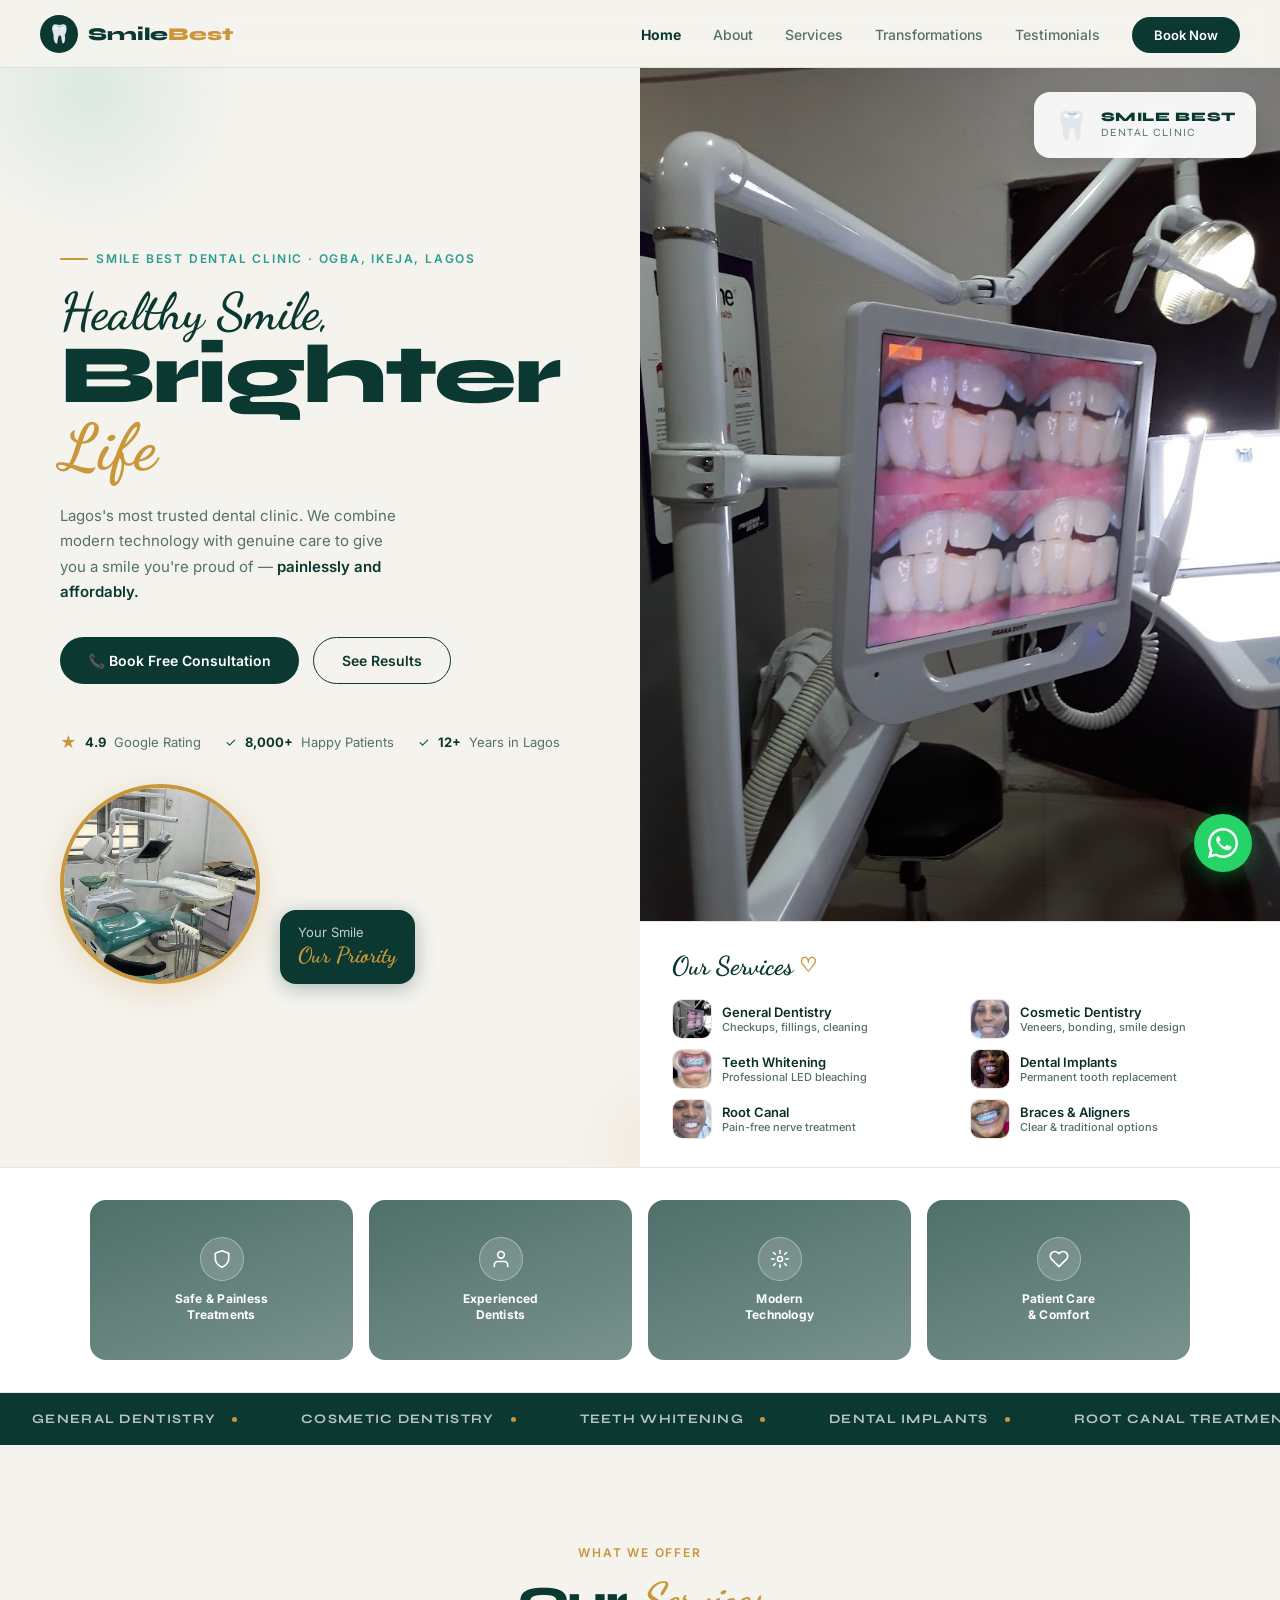
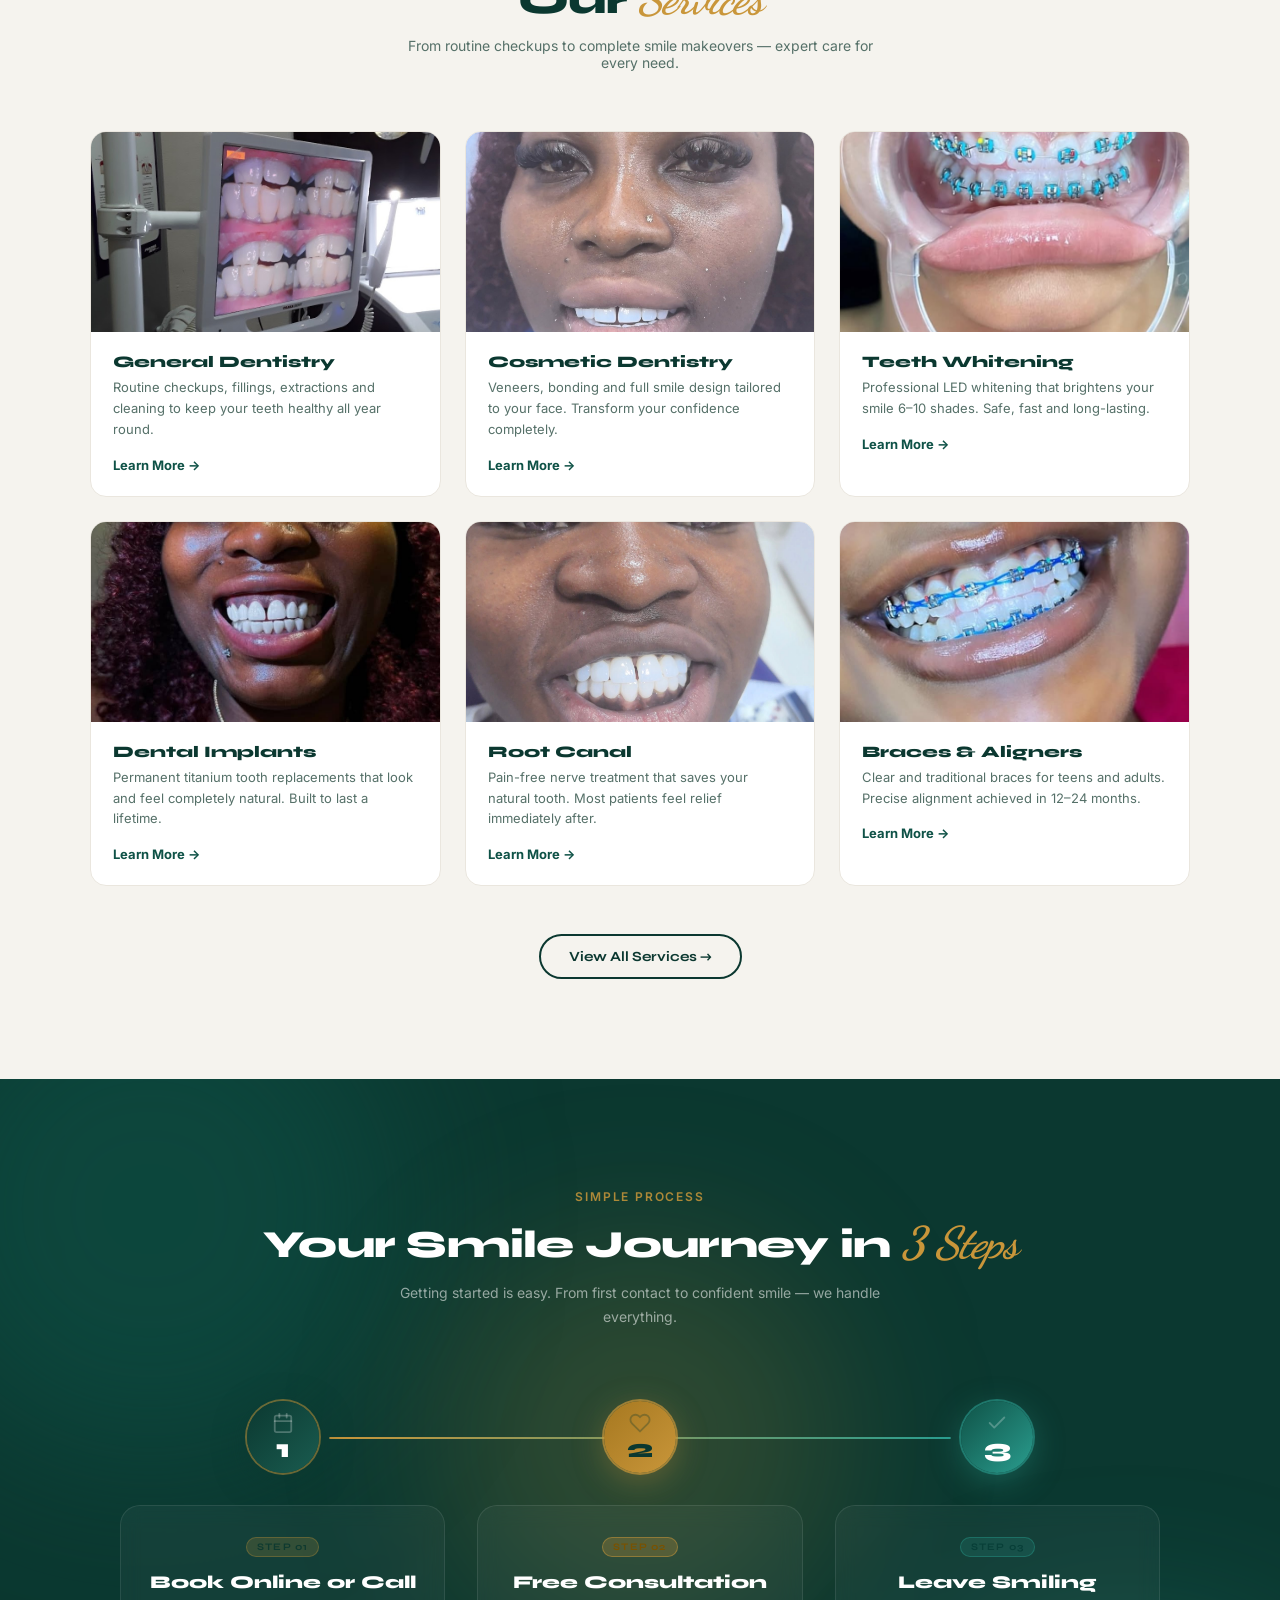
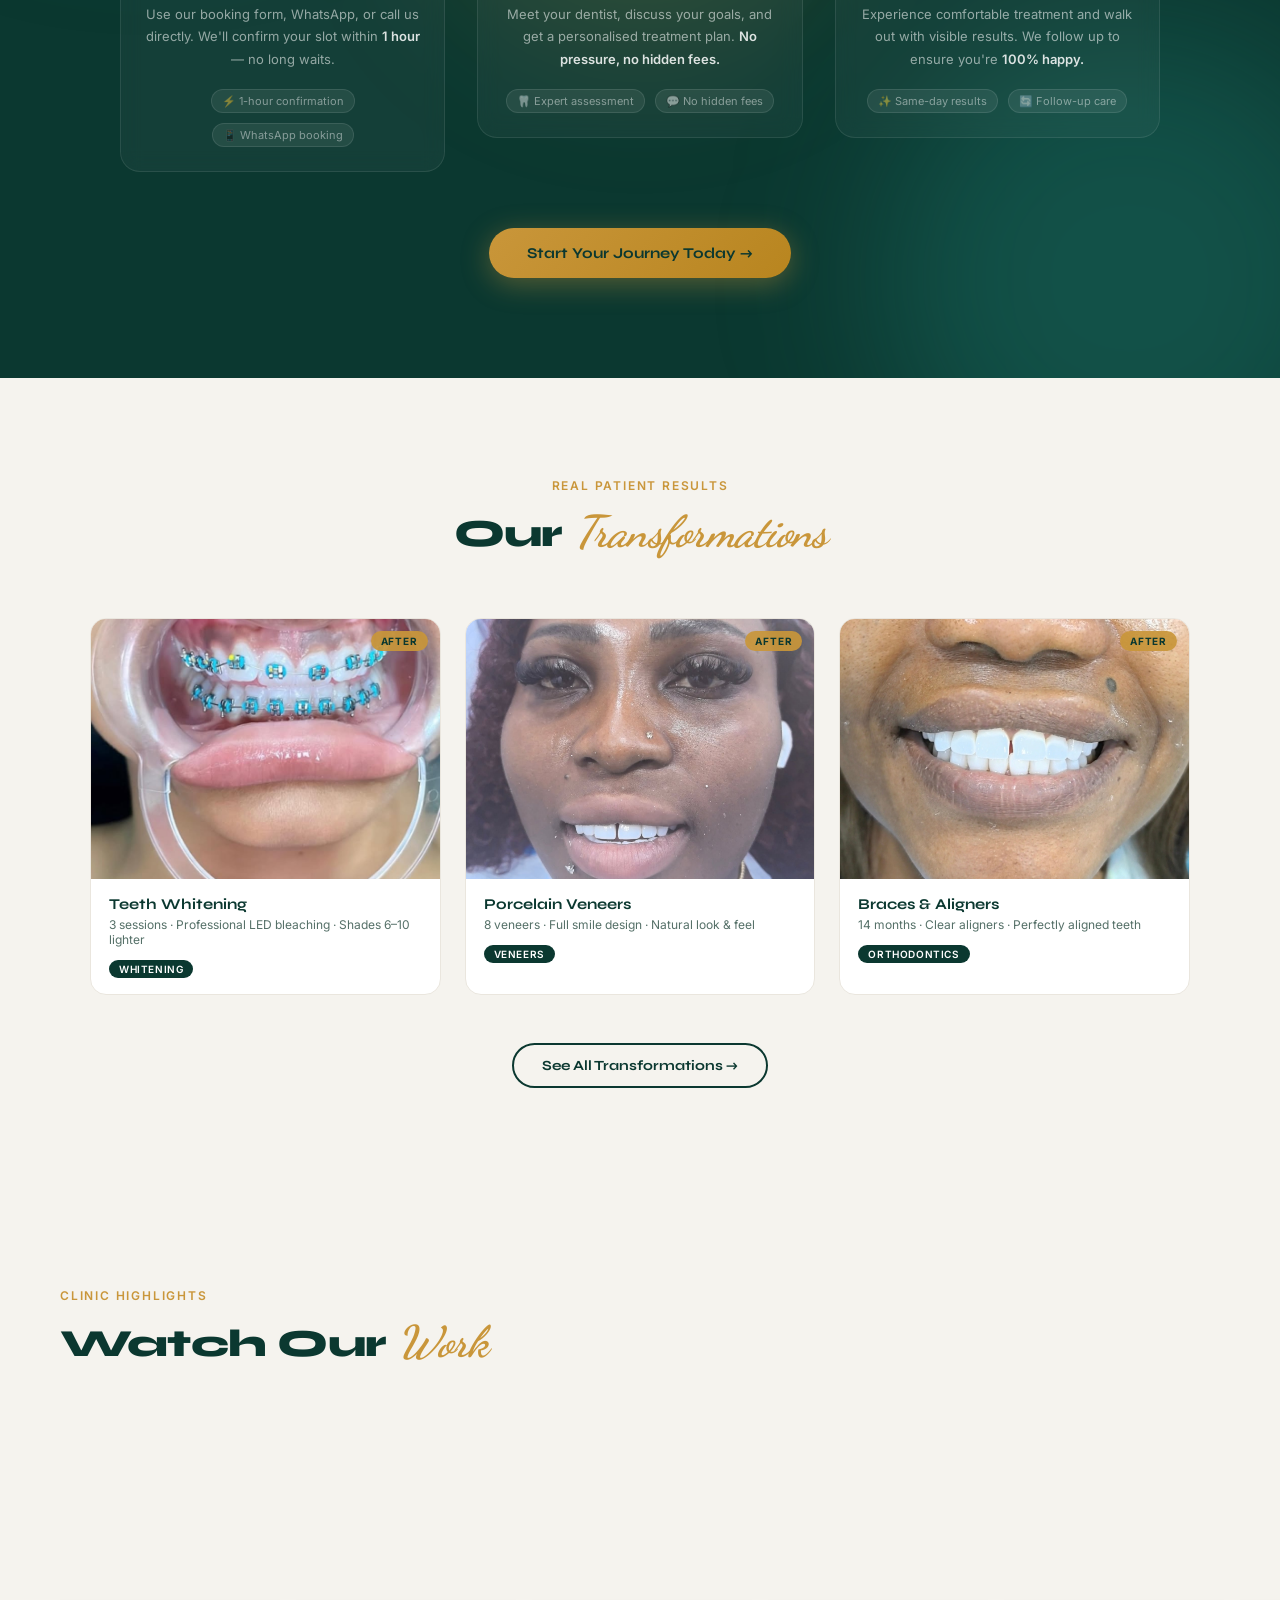
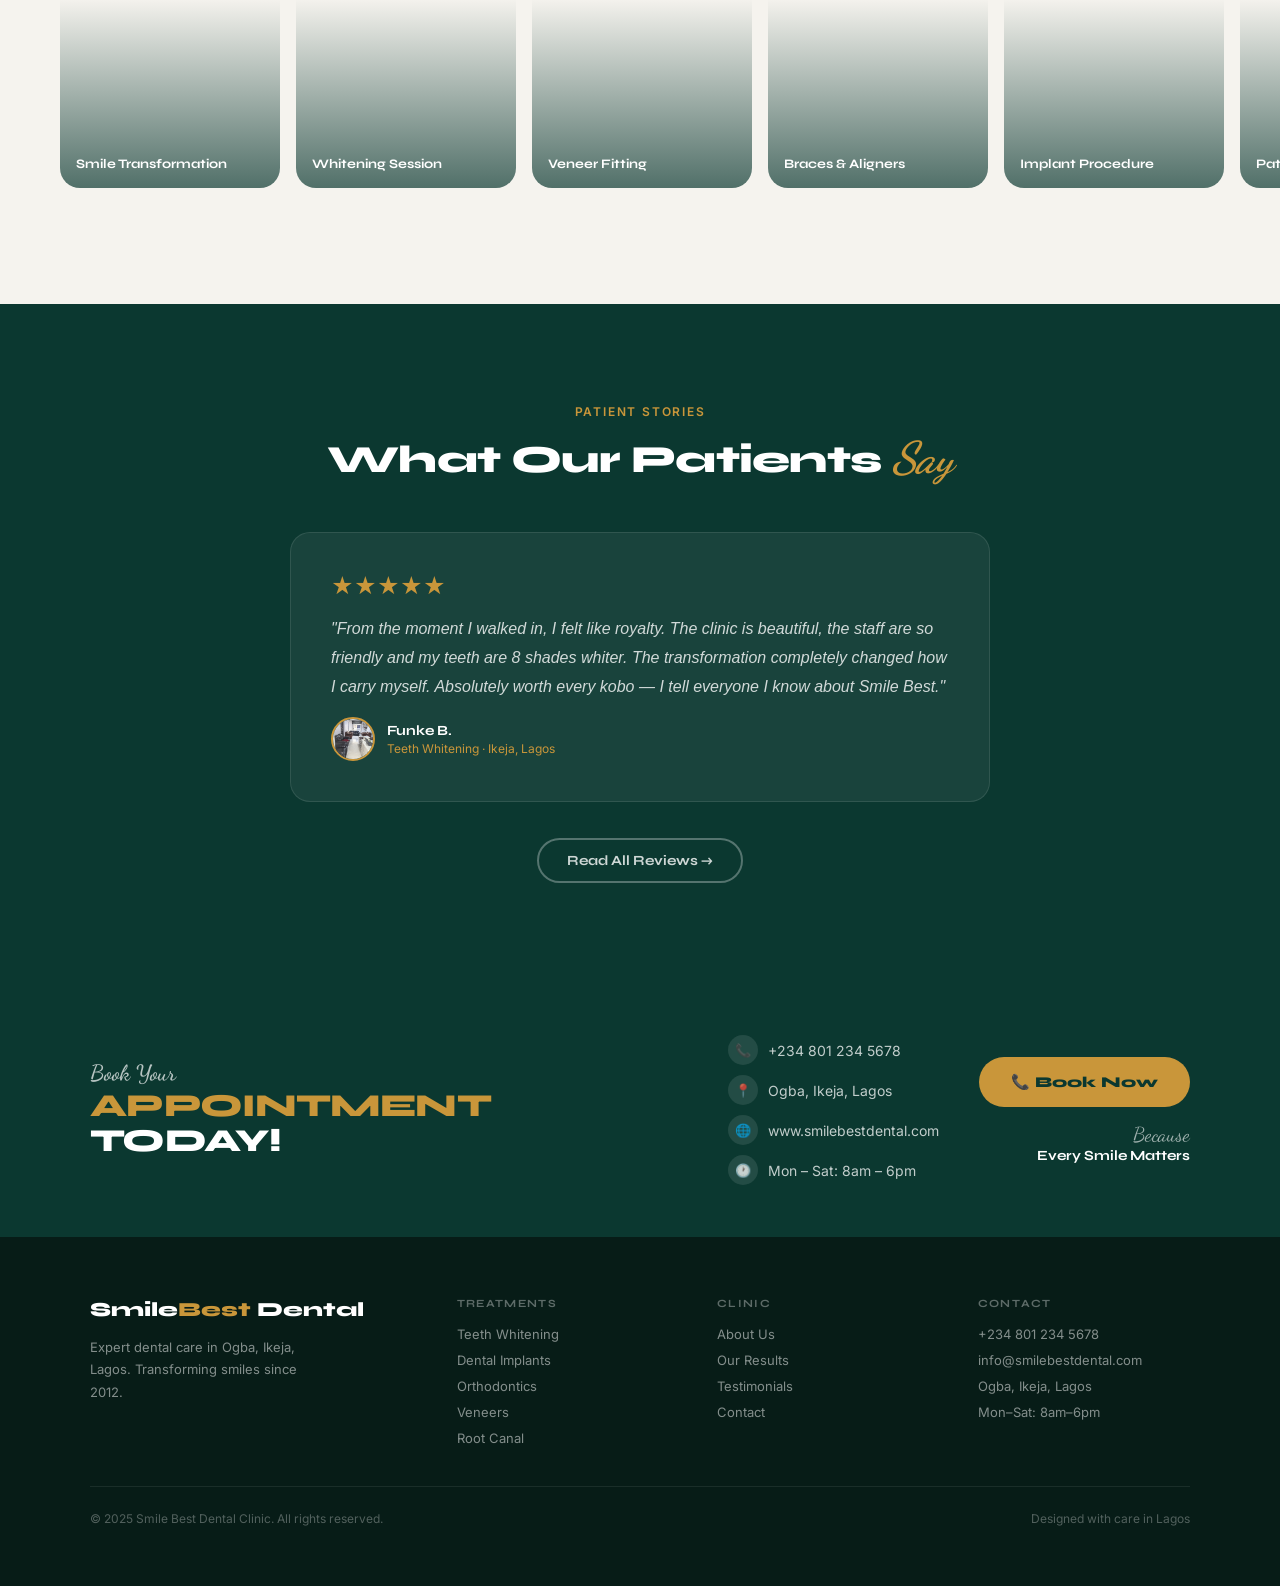
==== commit a879f3b2: "Multi-page site: home page + 6 animated subpages + live journey section - index.html: true homepage " ====
--- a/index.html
+++ b/index.html
@@ -4,27 +4,19 @@
   <meta charset="UTF-8" />
   <meta name="viewport" content="width=device-width, initial-scale=1.0" />
   <meta name="theme-color" content="#0B3830" />
-
-  <!-- SEO -->
   <title>Smile Best Dental Clinic | Teeth Whitening, Implants &amp; Braces in Ogba, Lagos</title>
   <meta name="description" content="Smile Best Dental Clinic in Ogba, Ikeja, Lagos. Expert teeth whitening, dental implants, veneers, braces and orthodontics. Book your appointment today — open Mon-Sat." />
   <meta name="keywords" content="dental clinic Lagos, teeth whitening Ikeja, dental implants Ogba, veneers Lagos, orthodontics Ikeja, braces Lagos, dentist near me Lagos" />
   <meta name="robots" content="index, follow" />
   <link rel="canonical" href="https://zaddyjohn-cyber.github.io/Smile-Best-Dental/" />
-
-  <!-- Open Graph -->
   <meta property="og:type" content="website" />
   <meta property="og:title" content="Smile Best Dental Clinic | Ogba, Ikeja, Lagos" />
   <meta property="og:description" content="Advanced dental care in the heart of Ikeja. Whitening, implants, veneers, braces and general dentistry. Open Mon-Sat." />
   <meta property="og:url" content="https://zaddyjohn-cyber.github.io/Smile-Best-Dental/" />
   <meta property="og:image" content="DGwxJEJIN9Y-01.jpg" />
-
-  <!-- Twitter Card -->
   <meta name="twitter:card" content="summary_large_image" />
   <meta name="twitter:title" content="Smile Best Dental Clinic | Ogba, Lagos" />
   <meta name="twitter:description" content="Advanced dental care in the heart of Ikeja. Whitening, implants, veneers, braces." />
-
-  <!-- Structured Data -->
   <script type="application/ld+json">
   {
     "@context": "https://schema.org",
@@ -48,1425 +40,26 @@
     "image": "DGwxJEJIN9Y-01.jpg"
   }
   </script>
-
-  <!-- Fonts -->
   <link rel="preconnect" href="https://fonts.googleapis.com" />
   <link rel="preconnect" href="https://fonts.gstatic.com" crossorigin />
   <link href="https://fonts.googleapis.com/css2?family=Dancing+Script:wght@600;700&family=Syne:wght@700;800&family=Inter:wght@300;400;500;600&display=swap" rel="stylesheet" />
-
-<style>
-  *, *::before, *::after { box-sizing: border-box; margin: 0; padding: 0; }
-
-  :root {
-    --cream:      #F5F3EE;
-    --cream-dark: #EAE6DE;
-    --dark:       #0B3830;
-    --teal:       #0F5247;
-    --teal-mid:   #2A9D8F;
-    --gold:       #C9963A;
-    --gold-light: #DEB05A;
-    --white:      #FFFFFF;
-    --text:       #0A2E28;
-    --text-muted: #557068;
-    --r: 16px;
-  }
-
-  html { scroll-behavior: smooth; }
-  body {
-    font-family: 'Inter', sans-serif;
-    background: var(--cream);
-    color: var(--text);
-    overflow-x: hidden;
-  }
-  img { display: block; max-width: 100%; }
-  a { text-decoration: none; color: inherit; }
-
-  /* ── NAV ── */
-  .nav {
-    position: fixed;
-    top: 0; left: 0; right: 0;
-    z-index: 100;
-    background: rgba(245,243,238,0.92);
-    backdrop-filter: blur(12px);
-    border-bottom: 1px solid rgba(11,56,48,0.1);
-    padding: 0 40px;
-    height: 68px;
-    display: flex;
-    align-items: center;
-    justify-content: space-between;
-  }
-  .nav-logo {
-    display: flex;
-    align-items: center;
-    gap: 10px;
-  }
-  .nav-logo-icon {
-    width: 38px;
-    height: 38px;
-    background: var(--dark);
-    border-radius: 50%;
-    display: flex;
-    align-items: center;
-    justify-content: center;
-    font-size: 18px;
-  }
-  .nav-logo-text {
-    font-family: 'Syne', sans-serif;
-    font-weight: 800;
-    font-size: 18px;
-    color: var(--dark);
-    line-height: 1;
-  }
-  .nav-logo-text span { color: var(--gold); }
-  .nav-links {
-    display: flex;
-    align-items: center;
-    gap: 32px;
-    list-style: none;
-  }
-  .nav-links a {
-    font-size: 14px;
-    font-weight: 500;
-    color: var(--text-muted);
-    transition: color .2s;
-  }
-  .nav-links a:hover { color: var(--dark); }
-  .nav-cta {
-    background: var(--dark);
-    color: var(--white) !important;
-    padding: 10px 22px;
-    border-radius: 40px;
-    font-size: 13px !important;
-    font-weight: 600 !important;
-    transition: background .2s !important;
-  }
-  .nav-cta:hover { background: var(--teal) !important; }
-
-  /* hamburger */
-  .nav-burger {
-    display: none;
-    flex-direction: column;
-    gap: 5px;
-    cursor: pointer;
-    padding: 6px;
-    background: none;
-    border: none;
-  }
-  .nav-burger span {
-    display: block;
-    width: 24px;
-    height: 2px;
-    background: var(--dark);
-    border-radius: 2px;
-    transition: .3s;
-  }
-  .mobile-menu {
-    display: none;
-    position: fixed;
-    inset: 0;
-    background: var(--dark);
-    z-index: 200;
-    flex-direction: column;
-    align-items: center;
-    justify-content: center;
-    gap: 32px;
-  }
-  .mobile-menu.open { display: flex; }
-  .mobile-menu a {
-    color: var(--white);
-    font-size: 24px;
-    font-family: 'Syne', sans-serif;
-    font-weight: 700;
-  }
-  .mobile-close {
-    position: absolute;
-    top: 24px; right: 24px;
-    background: none;
-    border: none;
-    color: var(--white);
-    font-size: 32px;
-    cursor: pointer;
-  }
-
-  /* ── HERO ── */
-  .hero {
-    min-height: 100dvh;
-    padding-top: 68px;
-    background: var(--cream);
-    position: relative;
-    overflow: hidden;
-    display: grid;
-    grid-template-columns: 1fr 1fr;
-    align-items: stretch;
-  }
-
-  /* botanical leaf decorations */
-  .hero::before {
-    content: '';
-    position: absolute;
-    top: -60px; left: -60px;
-    width: 300px; height: 300px;
-    background: radial-gradient(ellipse, rgba(42,157,143,0.12) 0%, transparent 70%);
-    pointer-events: none;
-  }
-  .hero::after {
-    content: '';
-    position: absolute;
-    bottom: -80px; right: 40%;
-    width: 200px; height: 200px;
-    background: radial-gradient(ellipse, rgba(201,150,58,0.1) 0%, transparent 70%);
-    pointer-events: none;
-  }
-
-  /* LEFT column */
-  .hero-left {
-    padding: 60px 50px 60px 60px;
-    display: flex;
-    flex-direction: column;
-    justify-content: center;
-    position: relative;
-    z-index: 1;
-  }
-
-  .hero-tagline-top {
-    font-size: 12px;
-    font-weight: 600;
-    letter-spacing: 0.15em;
-    text-transform: uppercase;
-    color: var(--teal-mid);
-    margin-bottom: 20px;
-    display: flex;
-    align-items: center;
-    gap: 8px;
-  }
-  .hero-tagline-top::before {
-    content: '';
-    display: block;
-    width: 28px;
-    height: 2px;
-    background: var(--gold);
-    border-radius: 2px;
-  }
-
-  .hero-headline {
-    margin-bottom: 20px;
-    line-height: 1.0;
-  }
-  .hero-headline .line1 {
-    font-family: 'Dancing Script', cursive;
-    font-size: clamp(2.4rem, 4vw, 3.4rem);
-    color: var(--dark);
-    font-weight: 600;
-    display: block;
-  }
-  .hero-headline .line2 {
-    font-family: 'Syne', sans-serif;
-    font-size: clamp(3.8rem, 6.5vw, 5.8rem);
-    font-weight: 800;
-    color: var(--dark);
-    letter-spacing: -0.03em;
-    display: block;
-    line-height: 0.9;
-  }
-  .hero-headline .line3 {
-    font-family: 'Dancing Script', cursive;
-    font-size: clamp(3rem, 5vw, 4.8rem);
-    color: var(--gold);
-    font-weight: 700;
-    display: block;
-    line-height: 1.1;
-  }
-
-  .hero-sub {
-    font-size: 15px;
-    color: var(--text-muted);
-    line-height: 1.7;
-    max-width: 340px;
-    margin-bottom: 32px;
-  }
-  .hero-sub strong { color: var(--dark); font-weight: 600; }
-
-  .hero-heartbeat {
-    display: flex;
-    align-items: center;
-    gap: 8px;
-    margin-bottom: 28px;
-  }
-  .hero-heartbeat svg { width: 120px; opacity: 0.5; }
-
-  .hero-btns {
-    display: flex;
-    gap: 14px;
-    flex-wrap: wrap;
-    margin-bottom: 48px;
-  }
-  .btn-primary {
-    background: var(--dark);
-    color: var(--white);
-    padding: 14px 28px;
-    border-radius: 40px;
-    font-size: 14px;
-    font-weight: 600;
-    display: flex;
-    align-items: center;
-    gap: 8px;
-    transition: background .2s, transform .2s;
-  }
-  .btn-primary:hover { background: var(--teal); transform: translateY(-1px); }
-  .btn-secondary {
-    border: 1.5px solid var(--dark);
-    color: var(--dark);
-    padding: 14px 28px;
-    border-radius: 40px;
-    font-size: 14px;
-    font-weight: 600;
-    transition: all .2s;
-  }
-  .btn-secondary:hover { background: var(--dark); color: var(--white); }
-
-  /* circular patient photo */
-  .hero-photo-wrap {
-    position: relative;
-    display: flex;
-    align-items: flex-end;
-    gap: 20px;
-  }
-  .hero-circle-photo {
-    width: 200px;
-    height: 200px;
-    border-radius: 50%;
-    border: 4px solid var(--gold);
-    overflow: hidden;
-    flex-shrink: 0;
-    box-shadow: 0 8px 32px rgba(201,150,58,0.25);
-  }
-  .hero-circle-photo img {
-    width: 100%;
-    height: 100%;
-    object-fit: cover;
-  }
-  .hero-priority-badge {
-    background: var(--dark);
-    color: var(--white);
-    border-radius: 16px;
-    padding: 14px 18px;
-    line-height: 1.3;
-    box-shadow: 0 4px 20px rgba(11,56,48,0.3);
-  }
-  .hero-priority-badge .b1 {
-    font-size: 13px;
-    opacity: 0.75;
-  }
-  .hero-priority-badge .b2 {
-    font-family: 'Dancing Script', cursive;
-    font-size: 22px;
-    color: var(--gold);
-    font-weight: 700;
-  }
-
-  /* RIGHT column */
-  .hero-right {
-    display: grid;
-    grid-template-rows: 1fr auto;
-    gap: 0;
-    position: relative;
-    z-index: 1;
-  }
-
-  .hero-clinic-photo {
-    overflow: hidden;
-    position: relative;
-  }
-  .hero-clinic-photo img {
-    width: 100%;
-    height: 100%;
-    object-fit: cover;
-  }
-  .hero-clinic-logo {
-    position: absolute;
-    top: 24px; right: 24px;
-    background: rgba(255,255,255,0.92);
-    backdrop-filter: blur(8px);
-    border-radius: 16px;
-    padding: 16px 20px;
-    display: flex;
-    align-items: center;
-    gap: 12px;
-    box-shadow: 0 4px 20px rgba(0,0,0,0.1);
-  }
-  .hero-clinic-logo .logo-icon {
-    font-size: 28px;
-  }
-  .hero-clinic-logo .logo-text {
-    font-family: 'Syne', sans-serif;
-    font-weight: 800;
-    font-size: 13px;
-    color: var(--dark);
-    line-height: 1.3;
-    text-transform: uppercase;
-    letter-spacing: 0.05em;
-  }
-  .hero-clinic-logo .logo-text span {
-    display: block;
-    font-weight: 400;
-    font-size: 11px;
-    color: var(--text-muted);
-    letter-spacing: 0.12em;
-  }
-
-  /* services card */
-  .hero-services-card {
-    background: var(--white);
-    padding: 28px 32px;
-    border-top: 1px solid var(--cream-dark);
-  }
-  .services-card-title {
-    font-family: 'Dancing Script', cursive;
-    font-size: 26px;
-    font-weight: 700;
-    color: var(--dark);
-    margin-bottom: 18px;
-    display: flex;
-    align-items: center;
-    gap: 6px;
-  }
-  .services-card-title::after {
-    content: '♡';
-    color: var(--gold);
-    font-size: 20px;
-  }
-  .services-list {
-    list-style: none;
-    display: grid;
-    grid-template-columns: 1fr 1fr;
-    gap: 10px 20px;
-  }
-  .services-list li {
-    display: flex;
-    align-items: center;
-    gap: 10px;
-    font-size: 13px;
-    font-weight: 500;
-    color: var(--text);
-  }
-  .service-icon {
-    width: 40px;
-    height: 40px;
-    border-radius: 10px;
-    overflow: hidden;
-    flex-shrink: 0;
-    border: 1.5px solid var(--cream-dark);
-  }
-  .service-icon img {
-    width: 100%;
-    height: 100%;
-    object-fit: cover;
-    max-width: none;
-  }
-
-  /* ── TRUST STRIP ── */
-  .trust-strip {
-    background: var(--white);
-    border-top: 1px solid var(--cream-dark);
-    border-bottom: 1px solid var(--cream-dark);
-    padding: 32px 60px;
-  }
-  .trust-grid {
-    display: grid;
-    grid-template-columns: repeat(4,1fr);
-    gap: 16px;
-    max-width: 1100px;
-    margin: 0 auto;
-  }
-  .trust-item {
-    position: relative;
-    border-radius: 16px;
-    overflow: hidden;
-    height: 160px;
-  }
-  .trust-item-media {
-    position: absolute;
-    inset: 0;
-    width: 100%;
-    height: 100%;
-    object-fit: cover;
-  }
-  .trust-item-overlay {
-    position: absolute;
-    inset: 0;
-    background: linear-gradient(160deg, rgba(11,56,48,0.72) 0%, rgba(11,56,48,0.55) 100%);
-  }
-  .trust-item-content {
-    position: relative;
-    z-index: 1;
-    height: 100%;
-    display: flex;
-    flex-direction: column;
-    align-items: center;
-    justify-content: center;
-    padding: 16px;
-    gap: 10px;
-  }
-  .trust-item-icon {
-    width: 44px;
-    height: 44px;
-    background: rgba(255,255,255,0.15);
-    border: 1.5px solid rgba(255,255,255,0.35);
-    border-radius: 50%;
-    display: flex;
-    align-items: center;
-    justify-content: center;
-    backdrop-filter: blur(4px);
-  }
-  .trust-item-label {
-    font-size: 12px;
-    font-weight: 700;
-    color: var(--white);
-    line-height: 1.4;
-    text-align: center;
-    letter-spacing: 0.02em;
-  }
-
-  /* ── ABOUT ── */
-  .about-section {
-    padding: 100px 60px;
-    background: var(--cream);
-  }
-  .about-grid {
-    display: grid;
-    grid-template-columns: 1fr 1fr;
-    gap: 80px;
-    align-items: center;
-    max-width: 1200px;
-    margin: 0 auto;
-  }
-  .about-label {
-    font-size: 12px;
-    font-weight: 600;
-    letter-spacing: 0.15em;
-    text-transform: uppercase;
-    color: var(--gold);
-    margin-bottom: 14px;
-  }
-  .about-title {
-    font-family: 'Syne', sans-serif;
-    font-weight: 800;
-    font-size: clamp(2rem, 3vw, 2.8rem);
-    color: var(--dark);
-    line-height: 1.15;
-    letter-spacing: -0.02em;
-    margin-bottom: 20px;
-  }
-  .about-title em {
-    font-style: italic;
-    color: var(--gold);
-    font-family: 'Dancing Script', cursive;
-    font-size: 1.1em;
-  }
-  .about-body {
-    font-size: 15px;
-    color: var(--text-muted);
-    line-height: 1.8;
-    margin-bottom: 32px;
-  }
-  .about-stats {
-    display: flex;
-    gap: 36px;
-    margin-bottom: 36px;
-  }
-  .about-stat-n {
-    font-family: 'Syne', sans-serif;
-    font-weight: 800;
-    font-size: 2.4rem;
-    color: var(--dark);
-    line-height: 1;
-  }
-  .about-stat-n span { color: var(--gold); }
-  .about-stat-l {
-    font-size: 12px;
-    color: var(--text-muted);
-    margin-top: 4px;
-  }
-  .about-photos {
-    display: grid;
-    grid-template-columns: 1fr 1fr;
-    grid-template-rows: 1fr 1fr;
-    gap: 12px;
-    height: 500px;
-  }
-  .about-photo {
-    border-radius: var(--r);
-    overflow: hidden;
-  }
-  .about-photo img {
-    width: 100%;
-    height: 100%;
-    object-fit: cover;
-  }
-  .about-photo.ap-1 { grid-row: span 2; }
-
-  /* ── BEFORE/AFTER ── */
-  .results-section {
-    padding: 100px 60px;
-    background: var(--white);
-  }
-  .section-header {
-    text-align: center;
-    margin-bottom: 60px;
-  }
-  .section-label {
-    font-size: 12px;
-    font-weight: 600;
-    letter-spacing: 0.15em;
-    text-transform: uppercase;
-    color: var(--gold);
-    margin-bottom: 12px;
-  }
-  .section-title {
-    font-family: 'Syne', sans-serif;
-    font-weight: 800;
-    font-size: clamp(2rem, 3vw, 2.6rem);
-    color: var(--dark);
-    letter-spacing: -0.02em;
-  }
-  .section-title em {
-    font-style: italic;
-    color: var(--gold);
-    font-family: 'Dancing Script', cursive;
-    font-size: 1.15em;
-  }
-  .ba-grid {
-    display: grid;
-    grid-template-columns: repeat(3, 1fr);
-    gap: 24px;
-    max-width: 1100px;
-    margin: 0 auto;
-  }
-  .ba-card {
-    background: var(--cream);
-    border-radius: var(--r);
-    overflow: hidden;
-    border: 1px solid var(--cream-dark);
-  }
-  .ba-photos {
-    display: grid;
-    grid-template-columns: 1fr 1fr;
-    height: 200px;
-  }
-  .ba-img-wrap {
-    position: relative;
-    overflow: hidden;
-  }
-  .ba-img-wrap img {
-    width: 100%;
-    height: 100%;
-    object-fit: cover;
-  }
-  .ba-img-wrap::after {
-    content: attr(data-label);
-    position: absolute;
-    top: 8px; left: 8px;
-    background: rgba(11,56,48,0.85);
-    color: #fff;
-    font-size: 9px;
-    font-weight: 700;
-    letter-spacing: 0.08em;
-    padding: 3px 8px;
-    border-radius: 4px;
-    text-transform: uppercase;
-  }
-  .ba-img-wrap.after-img::after {
-    background: rgba(201,150,58,0.9);
-    color: var(--dark);
-  }
-  .ba-info {
-    padding: 16px 18px;
-  }
-  .ba-treatment {
-    font-family: 'Syne', sans-serif;
-    font-weight: 700;
-    font-size: 15px;
-    color: var(--dark);
-    margin-bottom: 4px;
-  }
-  .ba-desc {
-    font-size: 12px;
-    color: var(--text-muted);
-    margin-bottom: 10px;
-  }
-  .ba-tag {
-    display: inline-block;
-    background: var(--dark);
-    color: var(--white);
-    font-size: 10px;
-    font-weight: 600;
-    letter-spacing: 0.06em;
-    padding: 3px 10px;
-    border-radius: 20px;
-    text-transform: uppercase;
-  }
-
-  /* ── WHY US ── */
-  .why-section {
-    padding: 100px 60px;
-    background: var(--cream);
-  }
-  .why-grid {
-    display: grid;
-    grid-template-columns: 1fr 1fr;
-    gap: 80px;
-    align-items: center;
-    max-width: 1200px;
-    margin: 0 auto;
-  }
-  .why-features {
-    display: flex;
-    flex-direction: column;
-    gap: 24px;
-    margin-top: 40px;
-  }
-  .why-feature {
-    display: flex;
-    gap: 16px;
-    align-items: flex-start;
-  }
-  .why-feature-icon {
-    width: 44px;
-    height: 44px;
-    background: var(--dark);
-    border-radius: 12px;
-    display: flex;
-    align-items: center;
-    justify-content: center;
-    font-size: 18px;
-    flex-shrink: 0;
-  }
-  .why-feature-text h4 {
-    font-family: 'Syne', sans-serif;
-    font-weight: 700;
-    font-size: 15px;
-    color: var(--dark);
-    margin-bottom: 4px;
-  }
-  .why-feature-text p {
-    font-size: 13px;
-    color: var(--text-muted);
-    line-height: 1.6;
-  }
-  .why-image {
-    border-radius: 24px;
-    overflow: hidden;
-    height: 500px;
-    position: relative;
-  }
-  .why-image img {
-    width: 100%;
-    height: 100%;
-    object-fit: cover;
-  }
-  .why-image-badge {
-    position: absolute;
-    bottom: 24px;
-    left: 24px;
-    background: rgba(255,255,255,0.95);
-    border-radius: 14px;
-    padding: 14px 18px;
-    display: flex;
-    align-items: center;
-    gap: 12px;
-    box-shadow: 0 4px 20px rgba(0,0,0,0.1);
-  }
-  .why-badge-icon { font-size: 24px; }
-  .why-badge-text {
-    font-family: 'Syne', sans-serif;
-    font-weight: 700;
-    font-size: 13px;
-    color: var(--dark);
-    line-height: 1.3;
-  }
-  .why-badge-text span {
-    display: block;
-    font-weight: 400;
-    font-size: 11px;
-    color: var(--text-muted);
-    font-family: 'Inter', sans-serif;
-  }
-
-  /* ── MARQUEE ── */
-  .marquee-wrap {
-    background: var(--dark);
-    padding: 18px 0;
-    overflow: hidden;
-  }
-  .marquee-track {
-    display: flex;
-    gap: 0;
-    animation: marquee 28s linear infinite;
-    white-space: nowrap;
-  }
-  .marquee-item {
-    display: inline-flex;
-    align-items: center;
-    gap: 16px;
-    padding: 0 32px;
-    font-family: 'Syne', sans-serif;
-    font-size: 13px;
-    font-weight: 700;
-    letter-spacing: 0.1em;
-    text-transform: uppercase;
-    color: rgba(255,255,255,0.7);
-    flex-shrink: 0;
-  }
-  .marquee-dot {
-    width: 5px;
-    height: 5px;
-    background: var(--gold);
-    border-radius: 50%;
-    flex-shrink: 0;
-  }
-  @keyframes marquee { from { transform: translateX(0); } to { transform: translateX(-50%); } }
-
-  /* ── GALLERY ── */
-  .gallery-section {
-    padding: 100px 60px;
-    background: var(--white);
-  }
-  .gallery-grid {
-    display: grid;
-    grid-template-columns: repeat(4, 1fr);
-    grid-template-rows: 200px 200px;
-    gap: 12px;
-    max-width: 1100px;
-    margin: 48px auto 0;
-  }
-  .gallery-item {
-    border-radius: var(--r);
-    overflow: hidden;
-  }
-  .gallery-item img {
-    width: 100%;
-    height: 100%;
-    object-fit: cover;
-    transition: transform .5s;
-  }
-  .gallery-item:hover img { transform: scale(1.04); }
-  .gallery-item.tall { grid-row: span 2; }
-  .gallery-item.wide { grid-column: span 2; }
-
-  /* ── CTA BAR (matches flyer bottom) ── */
-  .cta-bar {
-    background: var(--dark);
-    padding: 52px 60px;
-  }
-  .cta-bar-inner {
-    max-width: 1100px;
-    margin: 0 auto;
-    display: grid;
-    grid-template-columns: auto 1fr auto;
-    align-items: center;
-    gap: 40px;
-  }
-  .cta-bar-left {
-    display: flex;
-    flex-direction: column;
-    gap: 4px;
-  }
-  .cta-bar-script {
-    font-family: 'Dancing Script', cursive;
-    font-size: 22px;
-    font-weight: 600;
-    color: rgba(255,255,255,0.7);
-    line-height: 1;
-  }
-  .cta-bar-main {
-    font-family: 'Syne', sans-serif;
-    font-weight: 800;
-    font-size: clamp(1.6rem, 2.5vw, 2.2rem);
-    color: var(--white);
-    letter-spacing: -0.02em;
-    line-height: 1.1;
-  }
-  .cta-bar-main span { color: var(--gold); }
-  .cta-bar-contacts {
-    display: flex;
-    flex-direction: column;
-    gap: 10px;
-  }
-  .cta-contact-row {
-    display: flex;
-    align-items: center;
-    gap: 10px;
-    font-size: 14px;
-    color: rgba(255,255,255,0.75);
-  }
-  .cta-contact-icon {
-    width: 30px;
-    height: 30px;
-    background: rgba(255,255,255,0.1);
-    border-radius: 50%;
-    display: flex;
-    align-items: center;
-    justify-content: center;
-    font-size: 13px;
-    flex-shrink: 0;
-  }
-  .cta-bar-right {
-    display: flex;
-    flex-direction: column;
-    align-items: flex-end;
-    gap: 16px;
-  }
-  .cta-bar-btn {
-    background: var(--gold);
-    color: var(--dark);
-    font-family: 'Syne', sans-serif;
-    font-weight: 800;
-    font-size: 15px;
-    padding: 16px 32px;
-    border-radius: 40px;
-    display: flex;
-    align-items: center;
-    gap: 10px;
-    transition: background .2s, transform .2s;
-    white-space: nowrap;
-  }
-  .cta-bar-btn:hover { background: var(--gold-light); transform: translateY(-2px); }
-  .cta-tagline {
-    font-family: 'Dancing Script', cursive;
-    font-size: 20px;
-    color: rgba(255,255,255,0.6);
-    text-align: right;
-  }
-  .cta-tagline strong {
-    color: var(--white);
-    font-family: 'Syne', sans-serif;
-    font-size: 14px;
-    font-weight: 700;
-    display: block;
-    font-style: normal;
-  }
-
-  /* ── FOOTER ── */
-  .footer {
-    background: #071C17;
-    padding: 60px;
-    color: rgba(255,255,255,0.5);
-    font-size: 13px;
-  }
-  .footer-inner {
-    max-width: 1100px;
-    margin: 0 auto;
-    display: grid;
-    grid-template-columns: 1.5fr 1fr 1fr 1fr;
-    gap: 48px;
-  }
-  .footer-brand {
-    display: flex;
-    flex-direction: column;
-    gap: 14px;
-  }
-  .footer-logo {
-    font-family: 'Syne', sans-serif;
-    font-weight: 800;
-    font-size: 20px;
-    color: var(--white);
-  }
-  .footer-logo span { color: var(--gold); }
-  .footer-desc { line-height: 1.7; max-width: 220px; }
-  .footer-col-title {
-    font-family: 'Syne', sans-serif;
-    font-weight: 700;
-    font-size: 11px;
-    letter-spacing: 0.12em;
-    text-transform: uppercase;
-    color: rgba(255,255,255,0.35);
-    margin-bottom: 16px;
-  }
-  .footer-links {
-    list-style: none;
-    display: flex;
-    flex-direction: column;
-    gap: 10px;
-  }
-  .footer-links a {
-    color: rgba(255,255,255,0.5);
-    font-size: 13px;
-    transition: color .2s;
-  }
-  .footer-links a:hover { color: var(--white); }
-  .footer-bottom {
-    max-width: 1100px;
-    margin: 40px auto 0;
-    padding-top: 24px;
-    border-top: 1px solid rgba(255,255,255,0.08);
-    display: flex;
-    justify-content: space-between;
-    align-items: center;
-    font-size: 12px;
-    color: rgba(255,255,255,0.3);
-  }
-
-  /* ── FADE UP ── */
-  .fade-up {
-    opacity: 0;
-    transform: translateY(30px);
-    transition: opacity .6s ease, transform .6s ease;
-  }
-  .fade-up.visible { opacity: 1; transform: translateY(0); }
-  .delay-1 { transition-delay: .1s; }
-  .delay-2 { transition-delay: .2s; }
-  .delay-3 { transition-delay: .3s; }
-
-  /* ── DRAG SLIDER (Before/After) ── */
-  .ba-slider-section {
-    padding: 100px 60px;
-    background: var(--white);
-  }
-  .ba-sliders-grid {
-    display: grid;
-    grid-template-columns: repeat(3, 1fr);
-    gap: 24px;
-    max-width: 1100px;
-    margin: 0 auto;
-  }
-  .ba-slider-card {
-    border-radius: var(--r);
-    overflow: hidden;
-    border: 1px solid var(--cream-dark);
-    background: var(--cream);
-  }
-  .ba-slider-wrap {
-    position: relative;
-    height: 240px;
-    overflow: hidden;
-    cursor: col-resize;
-    user-select: none;
-  }
-  .ba-slider-after,
-  .ba-slider-before {
-    position: absolute;
-    inset: 0;
-    width: 100%;
-    height: 100%;
-  }
-  .ba-slider-after img,
-  .ba-slider-before img {
-    width: 100%;
-    height: 100%;
-    object-fit: cover;
-    pointer-events: none;
-    max-width: none;
-  }
-  .ba-slider-before {
-    clip-path: inset(0 50% 0 0);
-  }
-  .ba-slider-handle {
-    position: absolute;
-    top: 0; bottom: 0;
-    left: 50%;
-    width: 3px;
-    background: var(--white);
-    transform: translateX(-50%);
-    z-index: 10;
-    pointer-events: none;
-  }
-  .ba-slider-handle::before {
-    content: '';
-    position: absolute;
-    top: 50%; left: 50%;
-    transform: translate(-50%, -50%);
-    width: 36px; height: 36px;
-    background: var(--white);
-    border-radius: 50%;
-    box-shadow: 0 2px 12px rgba(0,0,0,0.25);
-  }
-  .ba-slider-handle::after {
-    content: '◀ ▶';
-    position: absolute;
-    top: 50%; left: 50%;
-    transform: translate(-50%, -50%);
-    font-size: 9px;
-    color: var(--dark);
-    letter-spacing: -1px;
-    font-weight: 700;
-    pointer-events: none;
-  }
-  .ba-label {
-    position: absolute;
-    top: 10px;
-    font-size: 9px;
-    font-weight: 700;
-    letter-spacing: 0.08em;
-    text-transform: uppercase;
-    padding: 3px 8px;
-    border-radius: 4px;
-    z-index: 5;
-    pointer-events: none;
-  }
-  .ba-label-before {
-    left: 10px;
-    background: rgba(11,56,48,0.85);
-    color: #fff;
-  }
-  .ba-label-after {
-    right: 10px;
-    background: rgba(201,150,58,0.9);
-    color: var(--dark);
-  }
-  .result-photo {
-    position: relative;
-    height: 260px;
-    overflow: hidden;
-  }
-  .result-photo img {
-    width: 100%;
-    height: 100%;
-    object-fit: cover;
-    max-width: none;
-    transition: transform .5s;
-  }
-  .ba-slider-card:hover .result-photo img { transform: scale(1.04); }
-  .result-badge {
-    position: absolute;
-    top: 12px; right: 12px;
-    background: rgba(201,150,58,0.92);
-    color: var(--dark);
-    font-size: 10px;
-    font-weight: 700;
-    letter-spacing: 0.08em;
-    text-transform: uppercase;
-    padding: 4px 10px;
-    border-radius: 20px;
-  }
-  .ba-slider-info {
-    padding: 16px 18px;
-  }
-
-  /* ── VIDEO REEL ── */
-  .reel-section {
-    padding: 100px 0 100px 60px;
-    background: var(--cream);
-    overflow: hidden;
-  }
-  .reel-header {
-    padding-right: 60px;
-    margin-bottom: 40px;
-  }
-  .reel-scroll {
-    display: flex;
-    gap: 16px;
-    overflow-x: auto;
-    scroll-snap-type: x mandatory;
-    -webkit-overflow-scrolling: touch;
-    padding-bottom: 16px;
-    scrollbar-width: none;
-  }
-  .reel-scroll::-webkit-scrollbar { display: none; }
-  .reel-item {
-    flex-shrink: 0;
-    width: 220px;
-    height: 380px;
-    border-radius: 20px;
-    overflow: hidden;
-    scroll-snap-align: start;
-    position: relative;
-    cursor: pointer;
-  }
-  .reel-item video {
-    width: 100%;
-    height: 100%;
-    object-fit: cover;
-    transition: transform .4s;
-  }
-  .reel-item:hover video { transform: scale(1.04); }
-  .reel-item-overlay {
-    position: absolute;
-    inset: 0;
-    background: linear-gradient(to top, rgba(11,56,48,0.7) 0%, transparent 50%);
-    pointer-events: none;
-  }
-  .reel-item-label {
-    position: absolute;
-    bottom: 16px; left: 16px;
-    color: #fff;
-    font-family: 'Syne', sans-serif;
-    font-weight: 700;
-    font-size: 13px;
-    pointer-events: none;
-  }
-
-  /* ── TESTIMONIALS ── */
-  .testimonials-section {
-    padding: 100px 60px;
-    background: var(--dark);
-  }
-  .testimonials-section .section-label { color: var(--gold); }
-  .testimonials-section .section-title { color: var(--white); }
-  .testimonials-section .section-title em { color: var(--gold); }
-  .testimonials-grid {
-    display: grid;
-    grid-template-columns: repeat(3, 1fr);
-    gap: 24px;
-    max-width: 1100px;
-    margin: 0 auto;
-  }
-  .testimonial-card {
-    background: rgba(255,255,255,0.06);
-    border: 1px solid rgba(255,255,255,0.1);
-    border-radius: 20px;
-    padding: 28px;
-    display: flex;
-    flex-direction: column;
-    gap: 16px;
-    transition: background .3s;
-  }
-  .testimonial-card:hover { background: rgba(255,255,255,0.1); }
-  .testimonial-stars {
-    display: flex;
-    gap: 3px;
-    color: var(--gold);
-    font-size: 16px;
-  }
-  .testimonial-text {
-    font-size: 14px;
-    color: rgba(255,255,255,0.8);
-    line-height: 1.7;
-    flex: 1;
-    font-style: italic;
-  }
-  .testimonial-author {
-    display: flex;
-    align-items: center;
-    gap: 12px;
-  }
-  .testimonial-avatar {
-    width: 44px; height: 44px;
-    border-radius: 50%;
-    overflow: hidden;
-    border: 2px solid var(--gold);
-    flex-shrink: 0;
-  }
-  .testimonial-avatar img {
-    width: 100%; height: 100%;
-    object-fit: cover;
-    max-width: none;
-  }
-  .testimonial-name {
-    font-family: 'Syne', sans-serif;
-    font-weight: 700;
-    font-size: 14px;
-    color: var(--white);
-  }
-  .testimonial-treatment {
-    font-size: 12px;
-    color: var(--gold);
-    margin-top: 2px;
-  }
-
-  /* ── WHATSAPP FLOAT ── */
-  .whatsapp-float {
-    position: fixed;
-    bottom: 28px; right: 28px;
-    z-index: 999;
-    display: flex;
-    flex-direction: column;
-    align-items: flex-end;
-    gap: 10px;
-  }
-  .whatsapp-bubble {
-    width: 58px; height: 58px;
-    background: #25D366;
-    border-radius: 50%;
-    display: flex;
-    align-items: center;
-    justify-content: center;
-    box-shadow: 0 4px 20px rgba(37,211,102,0.4);
-    cursor: pointer;
-    transition: transform .2s, box-shadow .2s;
-    text-decoration: none;
-  }
-  .whatsapp-bubble:hover { transform: scale(1.1); box-shadow: 0 6px 28px rgba(37,211,102,0.55); }
-  .whatsapp-bubble svg { width: 30px; height: 30px; fill: #fff; }
-  .whatsapp-tooltip {
-    background: var(--dark);
-    color: var(--white);
-    font-size: 12px;
-    font-weight: 600;
-    padding: 7px 14px;
-    border-radius: 20px;
-    white-space: nowrap;
-    box-shadow: 0 2px 12px rgba(0,0,0,0.2);
-    animation: wa-pop .3s ease;
-    display: none;
-  }
-  .whatsapp-float:hover .whatsapp-tooltip { display: block; }
-  @keyframes wa-pop { from { opacity:0; transform:translateY(6px); } to { opacity:1; transform:translateY(0); } }
-
-  /* ── BOOKING MODAL ── */
-  .modal-overlay {
-    position: fixed;
-    inset: 0;
-    background: rgba(7,28,23,0.75);
-    backdrop-filter: blur(6px);
-    z-index: 500;
-    display: flex;
-    align-items: center;
-    justify-content: center;
-    padding: 20px;
-    opacity: 0;
-    pointer-events: none;
-    transition: opacity .3s;
-  }
-  .modal-overlay.open { opacity: 1; pointer-events: all; }
-  .modal-box {
-    background: var(--white);
-    border-radius: 24px;
-    padding: 48px;
-    width: 100%;
-    max-width: 520px;
-    position: relative;
-    transform: translateY(20px);
-    transition: transform .3s;
-  }
-  .modal-overlay.open .modal-box { transform: translateY(0); }
-  .modal-close {
-    position: absolute;
-    top: 20px; right: 20px;
-    background: var(--cream);
-    border: none;
-    width: 36px; height: 36px;
-    border-radius: 50%;
-    font-size: 18px;
-    cursor: pointer;
-    display: flex;
-    align-items: center;
-    justify-content: center;
-    color: var(--dark);
-    transition: background .2s;
-  }
-  .modal-close:hover { background: var(--cream-dark); }
-  .modal-title {
-    font-family: 'Syne', sans-serif;
-    font-weight: 800;
-    font-size: 1.6rem;
-    color: var(--dark);
-    margin-bottom: 6px;
-  }
-  .modal-sub {
-    font-size: 14px;
-    color: var(--text-muted);
-    margin-bottom: 28px;
-  }
-  .modal-form {
-    display: flex;
-    flex-direction: column;
-    gap: 14px;
-  }
-  .form-row { display: grid; grid-template-columns: 1fr 1fr; gap: 14px; }
-  .form-field {
-    display: flex;
-    flex-direction: column;
-    gap: 6px;
-  }
-  .form-field label {
-    font-size: 12px;
-    font-weight: 600;
-    color: var(--text-muted);
-    text-transform: uppercase;
-    letter-spacing: 0.06em;
-  }
-  .form-field input,
-  .form-field select {
-    border: 1.5px solid var(--cream-dark);
-    border-radius: 10px;
-    padding: 12px 14px;
-    font-family: 'Inter', sans-serif;
-    font-size: 14px;
-    color: var(--text);
-    background: var(--cream);
-    outline: none;
-    transition: border-color .2s;
-    appearance: none;
-  }
-  .form-field input:focus,
-  .form-field select:focus { border-color: var(--teal); background: var(--white); }
-  .form-submit {
-    background: var(--dark);
-    color: var(--white);
-    border: none;
-    border-radius: 40px;
-    padding: 15px;
-    font-family: 'Syne', sans-serif;
-    font-weight: 700;
-    font-size: 15px;
-    cursor: pointer;
-    margin-top: 6px;
-    transition: background .2s, transform .2s;
-  }
-  .form-submit:hover { background: var(--teal); transform: translateY(-1px); }
-  .form-note {
-    text-align: center;
-    font-size: 12px;
-    color: var(--text-muted);
-    margin-top: 4px;
-  }
-
-  /* ── RESPONSIVE ── */
-  @media (max-width: 1024px) {
-    .hero { grid-template-columns: 1fr; min-height: auto; }
-    .hero-left { padding: 48px 32px 40px; }
-    .hero-right { height: 460px; grid-template-rows: 1fr auto; }
-    .about-grid, .why-grid { grid-template-columns: 1fr; gap: 48px; }
-    .about-photos { height: 360px; }
-    .ba-sliders-grid { grid-template-columns: 1fr 1fr; }
-    .testimonials-grid { grid-template-columns: 1fr 1fr; }
-    .gallery-grid { grid-template-columns: repeat(3,1fr); }
-    .footer-inner { grid-template-columns: 1fr 1fr; gap: 36px; }
-    .cta-bar-inner { grid-template-columns: 1fr; gap: 28px; }
-    .cta-bar-right { align-items: flex-start; }
-  }
-  @media (max-width: 768px) {
-    .nav { padding: 0 20px; }
-    .nav-links { display: none; }
-    .nav-burger { display: flex; }
-    .hero-left { padding: 36px 20px 32px; }
-    .hero-circle-photo { width: 140px; height: 140px; }
-    .hero-services-card { padding: 20px; }
-    .services-list { grid-template-columns: 1fr; }
-    .trust-strip { padding: 24px 20px; }
-    .trust-grid { grid-template-columns: repeat(2,1fr); gap: 12px; }
-    .trust-item { height: 130px; }
-    .about-section, .why-section, .gallery-section { padding: 60px 20px; }
-    .ba-slider-section, .testimonials-section, .reel-section { padding: 60px 20px; }
-    .reel-section { padding: 60px 0 60px 20px; }
-    .ba-sliders-grid { grid-template-columns: 1fr; }
-    .testimonials-grid { grid-template-columns: 1fr; }
-    .gallery-grid { grid-template-columns: 1fr 1fr; grid-template-rows: repeat(4,160px); }
-    .gallery-item.wide { grid-column: span 1; }
-    .cta-bar { padding: 40px 20px; }
-    .footer { padding: 48px 20px; }
-    .footer-inner { grid-template-columns: 1fr; gap: 28px; }
-    .footer-bottom { flex-direction: column; gap: 8px; text-align: center; }
-    .modal-box { padding: 32px 24px; }
-    .form-row { grid-template-columns: 1fr; }
-    .whatsapp-float { bottom: 20px; right: 20px; }
-  }
-</style>
+  <link rel="stylesheet" href="style.css" />
 </head>
 <body>
 
 <!-- NAV -->
 <nav class="nav">
-  <div class="nav-logo">
+  <a class="nav-logo" href="index.html">
     <div class="nav-logo-icon">🦷</div>
     <div class="nav-logo-text">Smile<span>Best</span></div>
-  </div>
+  </a>
   <ul class="nav-links">
-    <li><a href="#about">About</a></li>
-    <li><a href="#services">Services</a></li>
-    <li><a href="#results">Results</a></li>
-    <li><a href="#gallery">Gallery</a></li>
-    <li><a href="#" class="nav-cta" onclick="openModal(event)">Book Appointment</a></li>
+    <li><a href="index.html" class="active">Home</a></li>
+    <li><a href="about.html">About</a></li>
+    <li><a href="services.html">Services</a></li>
+    <li><a href="transformations.html">Transformations</a></li>
+    <li><a href="testimonials.html">Testimonials</a></li>
+    <li><a href="contact.html" class="nav-cta">Book Now</a></li>
   </ul>
   <button class="nav-burger" onclick="document.querySelector('.mobile-menu').classList.add('open')" aria-label="Menu">
     <span></span><span></span><span></span>
@@ -1475,36 +68,41 @@
 
 <div class="mobile-menu">
   <button class="mobile-close" onclick="document.querySelector('.mobile-menu').classList.remove('open')">✕</button>
-  <a href="#about" onclick="document.querySelector('.mobile-menu').classList.remove('open')">About</a>
-  <a href="#services" onclick="document.querySelector('.mobile-menu').classList.remove('open')">Services</a>
-  <a href="#results" onclick="document.querySelector('.mobile-menu').classList.remove('open')">Results</a>
-  <a href="#gallery" onclick="document.querySelector('.mobile-menu').classList.remove('open')">Gallery</a>
-  <a href="#" onclick="document.querySelector('.mobile-menu').classList.remove('open'); openModal(event)">Book Appointment</a>
+  <a href="index.html" onclick="document.querySelector('.mobile-menu').classList.remove('open')">Home</a>
+  <a href="about.html" onclick="document.querySelector('.mobile-menu').classList.remove('open')">About</a>
+  <a href="services.html" onclick="document.querySelector('.mobile-menu').classList.remove('open')">Services</a>
+  <a href="transformations.html" onclick="document.querySelector('.mobile-menu').classList.remove('open')">Transformations</a>
+  <a href="testimonials.html" onclick="document.querySelector('.mobile-menu').classList.remove('open')">Testimonials</a>
+  <a href="contact.html" onclick="document.querySelector('.mobile-menu').classList.remove('open')">Book Now</a>
 </div>
 
 <!-- HERO -->
 <section class="hero" id="home">
-
-  <!-- LEFT -->
   <div class="hero-left">
     <div class="hero-tagline-top">Smile Best Dental Clinic · Ogba, Ikeja, Lagos</div>
-
     <div class="hero-headline">
       <span class="line1">Healthy Smile,</span>
       <span class="line2">Brighter</span>
       <span class="line3">Life</span>
     </div>
-
     <p class="hero-sub">
-      We care for your teeth, so you can smile with <strong>confidence.</strong>
-      Expert dental care in the heart of Ikeja, Lagos.
+      Lagos's most trusted dental clinic. We combine modern technology with genuine care to give you a smile you're proud of — <strong>painlessly and affordably.</strong>
     </p>
-
     <div class="hero-btns">
-      <a href="#" class="btn-primary" onclick="openModal(event)">📞 Book Appointment</a>
-      <a href="#results" class="btn-secondary">See Results</a>
-    </div>
-
+      <a href="#" class="btn-primary" onclick="openModal(event)">📞 Book Free Consultation</a>
+      <a href="transformations.html" class="btn-secondary">See Results</a>
+    </div>
+    <div style="display:flex;gap:24px;margin-bottom:32px;flex-wrap:wrap;">
+      <div style="display:flex;align-items:center;gap:8px;font-size:13px;color:var(--text-muted);">
+        <span style="color:var(--gold);font-size:16px;">★</span> <strong style="color:var(--dark);">4.9</strong> Google Rating
+      </div>
+      <div style="display:flex;align-items:center;gap:8px;font-size:13px;color:var(--text-muted);">
+        <span style="color:var(--teal);">✓</span> <strong style="color:var(--dark);">8,000+</strong> Happy Patients
+      </div>
+      <div style="display:flex;align-items:center;gap:8px;font-size:13px;color:var(--text-muted);">
+        <span style="color:var(--teal);">✓</span> <strong style="color:var(--dark);">12+</strong> Years in Lagos
+      </div>
+    </div>
     <div class="hero-photo-wrap">
       <div class="hero-circle-photo">
         <img src="unnamed.jpg" alt="Happy patient at Smile Best Dental" loading="eager" />
@@ -1516,8 +114,7 @@
     </div>
   </div>
 
-  <!-- RIGHT -->
-  <div class="hero-right" id="services">
+  <div class="hero-right">
     <div class="hero-clinic-photo">
       <img src="unnamed (2).jpg" alt="Smile Best Dental Clinic interior" loading="eager" />
       <div class="hero-clinic-logo">
@@ -1528,38 +125,36 @@
         </div>
       </div>
     </div>
-
     <div class="hero-services-card">
       <div class="services-card-title">Our Services</div>
       <ul class="services-list">
         <li>
           <div class="service-icon"><img src="unnamed (2).jpg" alt="General Dentistry" /></div>
-          General Dentistry
+          <div><div style="font-weight:600;font-size:13px;">General Dentistry</div><div style="font-size:11px;color:var(--text-muted);">Checkups, fillings, cleaning</div></div>
         </li>
         <li>
           <div class="service-icon"><img src="DPkJQpwkSpM-04.jpg" alt="Cosmetic Dentistry" /></div>
-          Cosmetic Dentistry
+          <div><div style="font-weight:600;font-size:13px;">Cosmetic Dentistry</div><div style="font-size:11px;color:var(--text-muted);">Veneers, bonding, smile design</div></div>
         </li>
         <li>
           <div class="service-icon"><img src="DGwxJEJIN9Y-01.jpg" alt="Teeth Whitening" /></div>
-          Teeth Whitening
+          <div><div style="font-weight:600;font-size:13px;">Teeth Whitening</div><div style="font-size:11px;color:var(--text-muted);">Professional LED bleaching</div></div>
         </li>
         <li>
           <div class="service-icon"><img src="DPkJQpwkSpM-03.jpg" alt="Dental Implants" /></div>
-          Dental Implants
+          <div><div style="font-weight:600;font-size:13px;">Dental Implants</div><div style="font-size:11px;color:var(--text-muted);">Permanent tooth replacement</div></div>
         </li>
         <li>
-          <div class="service-icon"><img src="DPkJQpwkSpM-02.jpg" alt="Root Canal Treatment" /></div>
-          Root Canal Treatment
+          <div class="service-icon"><img src="DPkJQpwkSpM-02.jpg" alt="Root Canal" /></div>
+          <div><div style="font-weight:600;font-size:13px;">Root Canal</div><div style="font-size:11px;color:var(--text-muted);">Pain-free nerve treatment</div></div>
         </li>
         <li>
           <div class="service-icon"><img src="DGwxJEJIN9Y-02.jpg" alt="Braces &amp; Aligners" /></div>
-          Braces &amp; Aligners
+          <div><div style="font-weight:600;font-size:13px;">Braces &amp; Aligners</div><div style="font-size:11px;color:var(--text-muted);">Clear &amp; traditional options</div></div>
         </li>
       </ul>
     </div>
   </div>
-
 </section>
 
 <!-- TRUST STRIP -->
@@ -1611,7 +206,6 @@
 <!-- MARQUEE -->
 <div class="marquee-wrap">
   <div class="marquee-track">
-    <!-- doubled for seamless loop -->
     <span class="marquee-item">General Dentistry<span class="marquee-dot"></span></span>
     <span class="marquee-item">Cosmetic Dentistry<span class="marquee-dot"></span></span>
     <span class="marquee-item">Teeth Whitening<span class="marquee-dot"></span></span>
@@ -1629,49 +223,387 @@
   </div>
 </div>
 
-<!-- ABOUT -->
-<section class="about-section" id="about">
-  <div class="about-grid">
-    <div class="about-content">
-      <div class="about-label fade-up">About Us</div>
-      <h2 class="about-title fade-up">
-        Lagos's Most Trusted <em>Dental Clinic</em>
-      </h2>
-      <p class="about-body fade-up">
-        For over 12 years, Smile Best Dental Clinic has been transforming smiles in Ogba, Ikeja. Our team of experienced dentists combines the latest technology with genuine patient care to deliver results you'll love.
-      </p>
-      <div class="about-stats fade-up">
-        <div>
-          <div class="about-stat-n"><span data-target="8000">0</span><span>+</span></div>
-          <div class="about-stat-l">Patients Treated</div>
-        </div>
-        <div>
-          <div class="about-stat-n"><span data-target="12">0</span><span>+</span></div>
-          <div class="about-stat-l">Years Experience</div>
-        </div>
-        <div>
-          <div class="about-stat-n"><span data-target="320">0</span><span>+</span></div>
-          <div class="about-stat-l">Google Reviews</div>
-        </div>
-      </div>
-      <a href="#" class="btn-primary fade-up" style="display:inline-flex;" onclick="openModal(event)">Book a Consultation</a>
-    </div>
-    <div class="about-photos fade-up delay-2">
-      <div class="about-photo ap-1"><img src="DPkJQpwkSpM-01.jpg" alt="Dental procedure" /></div>
-      <div class="about-photo ap-2"><img src="unnamed (1).jpg" alt="Clinic reception" /></div>
-      <div class="about-photo ap-3"><img src="DGwxJEJIN9Y-01.jpg" alt="Smile results" /></div>
-    </div>
+<!-- SERVICES TEASER -->
+<section class="services-teaser" id="services">
+  <div class="section-header">
+    <div class="section-label fade-up">What We Offer</div>
+    <h2 class="section-title fade-up">Our <em>Services</em></h2>
+    <p style="font-size:14px;color:var(--text-muted);margin-top:12px;max-width:500px;margin-left:auto;margin-right:auto;" class="fade-up">From routine checkups to complete smile makeovers — expert care for every need.</p>
+  </div>
+  <div class="services-grid">
+    <div class="service-card fade-up">
+      <div class="service-card-photo">
+        <img src="unnamed (2).jpg" alt="General Dentistry" />
+      </div>
+      <div class="service-card-body">
+        <div class="service-card-name">General Dentistry</div>
+        <p class="service-card-desc">Routine checkups, fillings, extractions and cleaning to keep your teeth healthy all year round.</p>
+        <a href="services.html" class="service-card-link">Learn More →</a>
+      </div>
+    </div>
+    <div class="service-card fade-up delay-1">
+      <div class="service-card-photo">
+        <img src="DPkJQpwkSpM-04.jpg" alt="Cosmetic Dentistry" />
+      </div>
+      <div class="service-card-body">
+        <div class="service-card-name">Cosmetic Dentistry</div>
+        <p class="service-card-desc">Veneers, bonding and full smile design tailored to your face. Transform your confidence completely.</p>
+        <a href="services.html" class="service-card-link">Learn More →</a>
+      </div>
+    </div>
+    <div class="service-card fade-up delay-2">
+      <div class="service-card-photo">
+        <img src="DGwxJEJIN9Y-01.jpg" alt="Teeth Whitening" />
+      </div>
+      <div class="service-card-body">
+        <div class="service-card-name">Teeth Whitening</div>
+        <p class="service-card-desc">Professional LED whitening that brightens your smile 6–10 shades. Safe, fast and long-lasting.</p>
+        <a href="services.html" class="service-card-link">Learn More →</a>
+      </div>
+    </div>
+    <div class="service-card fade-up">
+      <div class="service-card-photo">
+        <img src="DPkJQpwkSpM-03.jpg" alt="Dental Implants" />
+      </div>
+      <div class="service-card-body">
+        <div class="service-card-name">Dental Implants</div>
+        <p class="service-card-desc">Permanent titanium tooth replacements that look and feel completely natural. Built to last a lifetime.</p>
+        <a href="services.html" class="service-card-link">Learn More →</a>
+      </div>
+    </div>
+    <div class="service-card fade-up delay-1">
+      <div class="service-card-photo">
+        <img src="DPkJQpwkSpM-02.jpg" alt="Root Canal" />
+      </div>
+      <div class="service-card-body">
+        <div class="service-card-name">Root Canal</div>
+        <p class="service-card-desc">Pain-free nerve treatment that saves your natural tooth. Most patients feel relief immediately after.</p>
+        <a href="services.html" class="service-card-link">Learn More →</a>
+      </div>
+    </div>
+    <div class="service-card fade-up delay-2">
+      <div class="service-card-photo">
+        <img src="DGwxJEJIN9Y-02.jpg" alt="Braces &amp; Aligners" />
+      </div>
+      <div class="service-card-body">
+        <div class="service-card-name">Braces &amp; Aligners</div>
+        <p class="service-card-desc">Clear and traditional braces for teens and adults. Precise alignment achieved in 12–24 months.</p>
+        <a href="services.html" class="service-card-link">Learn More →</a>
+      </div>
+    </div>
+  </div>
+  <div class="view-all-wrap fade-up">
+    <a href="services.html" class="view-all-link">View All Services →</a>
   </div>
 </section>
 
-<!-- RESULTS -->
+<!-- HOW IT WORKS — ANIMATED -->
+<section class="journey-section" id="how-it-works">
+  <!-- ambient glows -->
+  <div class="journey-glow journey-glow-1"></div>
+  <div class="journey-glow journey-glow-2"></div>
+  <div class="journey-glow journey-glow-3"></div>
+
+  <div class="section-header">
+    <div class="section-label fade-up" style="color:rgba(201,150,58,.85);">Simple Process</div>
+    <h2 class="section-title fade-up" style="color:#fff;">Your Smile Journey in <em>3 Steps</em></h2>
+    <p class="fade-up" style="font-size:14px;color:rgba(255,255,255,.55);margin-top:12px;max-width:480px;margin-left:auto;margin-right:auto;line-height:1.7;">Getting started is easy. From first contact to confident smile — we handle everything.</p>
+  </div>
+
+  <div class="journey-steps-wrap">
+    <!-- animated connector line -->
+    <div class="journey-connector"><div class="journey-connector-fill" id="journeyLine"></div></div>
+
+    <!-- STEP 1 -->
+    <div class="journey-step fade-up" data-step="1">
+      <div class="journey-circle-wrap">
+        <span class="journey-pulse"></span>
+        <span class="journey-pulse journey-pulse-2"></span>
+        <div class="journey-circle jc-1">
+          <svg width="28" height="28" viewBox="0 0 24 24" fill="none" stroke="currentColor" stroke-width="2" stroke-linecap="round" stroke-linejoin="round"><rect x="3" y="4" width="18" height="18" rx="2"/><line x1="16" y1="2" x2="16" y2="6"/><line x1="8" y1="2" x2="8" y2="6"/><line x1="3" y1="10" x2="21" y2="10"/></svg>
+          <span class="journey-step-num">1</span>
+        </div>
+      </div>
+      <div class="journey-card">
+        <div class="journey-card-tag">Step 01</div>
+        <h3>Book Online or Call</h3>
+        <p>Use our booking form, WhatsApp, or call us directly. We'll confirm your slot within <strong>1 hour</strong> — no long waits.</p>
+        <div class="journey-card-detail">
+          <span>⚡ 1-hour confirmation</span>
+          <span>📱 WhatsApp booking</span>
+        </div>
+      </div>
+    </div>
+
+    <!-- STEP 2 -->
+    <div class="journey-step fade-up delay-1" data-step="2">
+      <div class="journey-circle-wrap">
+        <span class="journey-pulse jp-gold"></span>
+        <span class="journey-pulse journey-pulse-2 jp-gold"></span>
+        <div class="journey-circle jc-2">
+          <svg width="28" height="28" viewBox="0 0 24 24" fill="none" stroke="currentColor" stroke-width="2" stroke-linecap="round" stroke-linejoin="round"><path d="M20.84 4.61a5.5 5.5 0 0 0-7.78 0L12 5.67l-1.06-1.06a5.5 5.5 0 0 0-7.78 7.78l1.06 1.06L12 21.23l7.78-7.78 1.06-1.06a5.5 5.5 0 0 0 0-7.78z"/></svg>
+          <span class="journey-step-num">2</span>
+        </div>
+      </div>
+      <div class="journey-card">
+        <div class="journey-card-tag jct-gold">Step 02</div>
+        <h3>Free Consultation</h3>
+        <p>Meet your dentist, discuss your goals, and get a personalised treatment plan. <strong>No pressure, no hidden fees.</strong></p>
+        <div class="journey-card-detail">
+          <span>🦷 Expert assessment</span>
+          <span>💬 No hidden fees</span>
+        </div>
+      </div>
+    </div>
+
+    <!-- STEP 3 -->
+    <div class="journey-step fade-up delay-2" data-step="3">
+      <div class="journey-circle-wrap">
+        <span class="journey-pulse jp-teal"></span>
+        <span class="journey-pulse journey-pulse-2 jp-teal"></span>
+        <div class="journey-circle jc-3">
+          <svg width="28" height="28" viewBox="0 0 24 24" fill="none" stroke="currentColor" stroke-width="2" stroke-linecap="round" stroke-linejoin="round"><polyline points="20 6 9 17 4 12"/></svg>
+          <span class="journey-step-num">3</span>
+        </div>
+      </div>
+      <div class="journey-card">
+        <div class="journey-card-tag jct-teal">Step 03</div>
+        <h3>Leave Smiling</h3>
+        <p>Experience comfortable treatment and walk out with visible results. We follow up to ensure you're <strong>100% happy.</strong></p>
+        <div class="journey-card-detail">
+          <span>✨ Same-day results</span>
+          <span>🔄 Follow-up care</span>
+        </div>
+      </div>
+    </div>
+  </div>
+
+  <div style="text-align:center;margin-top:56px;" class="fade-up">
+    <a href="#" class="btn-journey" onclick="openModal(event)">Start Your Journey Today →</a>
+  </div>
+</section>
+
+<style>
+/* ── JOURNEY SECTION ── */
+.journey-section {
+  position: relative;
+  padding: 110px 40px 100px;
+  background: var(--dark);
+  overflow: hidden;
+}
+.journey-glow {
+  position: absolute;
+  border-radius: 50%;
+  filter: blur(80px);
+  pointer-events: none;
+}
+.journey-glow-1 {
+  width: 500px; height: 500px;
+  background: rgba(15,82,71,.55);
+  top: -120px; left: -100px;
+}
+.journey-glow-2 {
+  width: 400px; height: 400px;
+  background: rgba(201,150,58,.18);
+  top: 40%; left: 50%; transform: translate(-50%,-50%);
+}
+.journey-glow-3 {
+  width: 500px; height: 500px;
+  background: rgba(42,157,143,.25);
+  bottom: -150px; right: -100px;
+}
+.journey-section .section-title em { color: var(--gold); }
+
+/* ── STEP WRAPPER ── */
+.journey-steps-wrap {
+  position: relative;
+  display: grid;
+  grid-template-columns: repeat(3, 1fr);
+  gap: 32px;
+  max-width: 1040px;
+  margin: 64px auto 0;
+}
+
+/* ── CONNECTOR LINE ── */
+.journey-connector {
+  position: absolute;
+  top: 44px;
+  left: calc(16.666% + 36px);
+  right: calc(16.666% + 36px);
+  height: 2px;
+  background: rgba(255,255,255,.1);
+  z-index: 0;
+  overflow: hidden;
+  border-radius: 2px;
+}
+.journey-connector-fill {
+  height: 100%;
+  width: 0%;
+  background: linear-gradient(90deg, var(--gold), var(--teal-mid));
+  transition: width 1.6s cubic-bezier(.4,0,.2,1);
+  border-radius: 2px;
+}
+
+/* ── INDIVIDUAL STEP ── */
+.journey-step {
+  position: relative;
+  z-index: 1;
+  display: flex;
+  flex-direction: column;
+  align-items: center;
+  text-align: center;
+}
+
+/* ── CIRCLES ── */
+.journey-circle-wrap {
+  position: relative;
+  width: 88px;
+  height: 88px;
+  margin-bottom: 24px;
+}
+.journey-pulse {
+  position: absolute;
+  inset: 0;
+  border-radius: 50%;
+  opacity: 0;
+  animation: jpulse 2.4s ease-out infinite;
+}
+.journey-pulse-2 { animation-delay: 1.2s; }
+.journey-pulse         { background: rgba(11,56,48,.6); }
+.jp-gold               { background: rgba(201,150,58,.4); }
+.jp-teal               { background: rgba(42,157,143,.45); }
+
+@keyframes jpulse {
+  0%   { transform: scale(1);   opacity: .7; }
+  100% { transform: scale(2.2); opacity: 0;  }
+}
+
+.journey-circle {
+  position: absolute;
+  inset: 8px;
+  border-radius: 50%;
+  display: flex;
+  align-items: center;
+  justify-content: center;
+  flex-direction: column;
+  gap: 2px;
+  transition: transform .3s;
+}
+.journey-step:hover .journey-circle { transform: scale(1.08); }
+
+.jc-1 { background: linear-gradient(135deg, #0B3830, #1a5c50); box-shadow: 0 0 0 2px rgba(201,150,58,.5), 0 8px 32px rgba(11,56,48,.6); }
+.jc-2 { background: linear-gradient(135deg, #a67820, #C9963A); box-shadow: 0 0 0 2px rgba(201,150,58,.7), 0 8px 32px rgba(201,150,58,.35); }
+.jc-3 { background: linear-gradient(135deg, #0F5247, #2A9D8F); box-shadow: 0 0 0 2px rgba(42,157,143,.6), 0 8px 32px rgba(42,157,143,.4); }
+
+.jc-1 svg, .jc-3 svg { color: rgba(255,255,255,.25); width:22px; height:22px; }
+.jc-2 svg             { color: rgba(11,56,48,.3);     width:22px; height:22px; }
+.journey-step-num {
+  font-family: 'Syne', sans-serif;
+  font-weight: 800;
+  font-size: 26px;
+  line-height: 1;
+  color: #fff;
+}
+.jc-2 .journey-step-num { color: var(--dark); }
+
+/* ── CARDS ── */
+.journey-card {
+  background: rgba(255,255,255,.04);
+  border: 1px solid rgba(255,255,255,.09);
+  border-radius: 20px;
+  padding: 28px 22px 24px;
+  backdrop-filter: blur(10px);
+  transition: background .3s, border-color .3s, transform .3s;
+}
+.journey-step:hover .journey-card {
+  background: rgba(255,255,255,.08);
+  border-color: rgba(255,255,255,.18);
+  transform: translateY(-4px);
+}
+.journey-card-tag {
+  display: inline-block;
+  font-family: 'Syne', sans-serif;
+  font-size: 10px;
+  font-weight: 700;
+  letter-spacing: .12em;
+  text-transform: uppercase;
+  color: rgba(11,56,48,.9);
+  background: rgba(201,150,58,.18);
+  border: 1px solid rgba(201,150,58,.3);
+  padding: 3px 10px;
+  border-radius: 20px;
+  margin-bottom: 14px;
+}
+.jct-gold { background: rgba(201,150,58,.25); border-color: rgba(201,150,58,.5); color: #7a5200; }
+.jct-teal { background: rgba(42,157,143,.18); border-color: rgba(42,157,143,.4); color: #083f38; }
+
+.journey-card h3 {
+  font-family: 'Syne', sans-serif;
+  font-weight: 800;
+  font-size: 18px;
+  color: #fff;
+  margin-bottom: 10px;
+}
+.journey-card p {
+  font-size: 13px;
+  color: rgba(255,255,255,.55);
+  line-height: 1.75;
+  margin-bottom: 18px;
+}
+.journey-card p strong { color: rgba(255,255,255,.85); font-weight: 600; }
+.journey-card-detail {
+  display: flex;
+  gap: 10px;
+  justify-content: center;
+  flex-wrap: wrap;
+}
+.journey-card-detail span {
+  font-size: 11px;
+  color: rgba(255,255,255,.45);
+  background: rgba(255,255,255,.07);
+  padding: 4px 10px;
+  border-radius: 20px;
+  border: 1px solid rgba(255,255,255,.1);
+}
+
+/* ── CTA BUTTON ── */
+.btn-journey {
+  display: inline-flex;
+  align-items: center;
+  gap: 8px;
+  background: linear-gradient(135deg, var(--gold), #b8851f);
+  color: var(--dark);
+  font-family: 'Syne', sans-serif;
+  font-weight: 700;
+  font-size: 15px;
+  padding: 16px 38px;
+  border-radius: 50px;
+  text-decoration: none;
+  transition: transform .25s, box-shadow .25s, filter .25s;
+  box-shadow: 0 6px 28px rgba(201,150,58,.4);
+}
+.btn-journey:hover {
+  transform: translateY(-2px);
+  box-shadow: 0 10px 36px rgba(201,150,58,.55);
+  filter: brightness(1.05);
+}
+.btn-journey:active { transform: translateY(0) scale(.98); }
+
+/* ── MOBILE ── */
+@media (max-width: 768px) {
+  .journey-section { padding: 80px 20px; }
+  .journey-steps-wrap { grid-template-columns: 1fr; gap: 24px; }
+  .journey-connector { display: none; }
+}
+</style>
+
+<!-- RESULTS PREVIEW -->
 <section class="ba-slider-section" id="results">
   <div class="section-header">
     <div class="section-label fade-up">Real Patient Results</div>
     <h2 class="section-title fade-up">Our <em>Transformations</em></h2>
   </div>
   <div class="ba-sliders-grid">
-
     <div class="ba-slider-card fade-up">
       <div class="result-photo">
         <img src="DGwxJEJIN9Y-01.jpg" alt="Teeth Whitening Result" />
@@ -1679,11 +611,10 @@
       </div>
       <div class="ba-slider-info">
         <div class="ba-treatment">Teeth Whitening</div>
-        <div class="ba-desc">3 sessions · Professional bleaching</div>
+        <div class="ba-desc">3 sessions · Professional LED bleaching · Shades 6–10 lighter</div>
         <span class="ba-tag">Whitening</span>
       </div>
     </div>
-
     <div class="ba-slider-card fade-up delay-1">
       <div class="result-photo">
         <img src="DPkJQpwkSpM-04.jpg" alt="Porcelain Veneers Result" />
@@ -1691,11 +622,10 @@
       </div>
       <div class="ba-slider-info">
         <div class="ba-treatment">Porcelain Veneers</div>
-        <div class="ba-desc">8 veneers · Full smile design</div>
+        <div class="ba-desc">8 veneers · Full smile design · Natural look &amp; feel</div>
         <span class="ba-tag">Veneers</span>
       </div>
     </div>
-
     <div class="ba-slider-card fade-up delay-2">
       <div class="result-photo">
         <img src="DPkJQpwkSpM-01.jpg" alt="Braces Result" />
@@ -1703,63 +633,13 @@
       </div>
       <div class="ba-slider-info">
         <div class="ba-treatment">Braces &amp; Aligners</div>
-        <div class="ba-desc">14 months · Clear aligners</div>
+        <div class="ba-desc">14 months · Clear aligners · Perfectly aligned teeth</div>
         <span class="ba-tag">Orthodontics</span>
       </div>
     </div>
-
-  </div>
-</section>
-
-<!-- WHY US -->
-<section class="why-section">
-  <div class="why-grid">
-    <div>
-      <div class="about-label fade-up">Why Choose Us</div>
-      <h2 class="about-title fade-up">
-        Dentistry You Can <em>Trust</em>
-      </h2>
-      <div class="why-features">
-        <div class="why-feature fade-up">
-          <div class="why-feature-icon">🛡️</div>
-          <div class="why-feature-text">
-            <h4>Safe &amp; Painless Treatments</h4>
-            <p>Modern anaesthesia and gentle techniques ensure every visit is comfortable and stress-free.</p>
-          </div>
-        </div>
-        <div class="why-feature fade-up delay-1">
-          <div class="why-feature-icon">🔬</div>
-          <div class="why-feature-text">
-            <h4>Modern Technology</h4>
-            <p>Digital X-rays, LED whitening systems, and advanced implant tools for precise, lasting results.</p>
-          </div>
-        </div>
-        <div class="why-feature fade-up delay-2">
-          <div class="why-feature-icon">❤️</div>
-          <div class="why-feature-text">
-            <h4>Patient Care &amp; Comfort</h4>
-            <p>From first consultation to follow-up, we put your comfort and confidence first — always.</p>
-          </div>
-        </div>
-        <div class="why-feature fade-up delay-3">
-          <div class="why-feature-icon">📍</div>
-          <div class="why-feature-text">
-            <h4>Conveniently Located</h4>
-            <p>Easily accessible in Ogba, Ikeja — open Monday to Saturday, 8am–6pm.</p>
-          </div>
-        </div>
-      </div>
-    </div>
-    <div class="why-image fade-up delay-1">
-      <img src="DZ3J4CJx2XF.webp" alt="Modern dental clinic" />
-      <div class="why-image-badge">
-        <span class="why-badge-icon">⭐</span>
-        <div class="why-badge-text">
-          4.9 / 5 Rating
-          <span>320+ Google Reviews</span>
-        </div>
-      </div>
-    </div>
+  </div>
+  <div class="view-all-wrap fade-up">
+    <a href="transformations.html" class="view-all-link">See All Transformations →</a>
   </div>
 </section>
 
@@ -1781,67 +661,32 @@
   </div>
 </section>
 
-<!-- TESTIMONIALS -->
+<!-- FEATURED TESTIMONIAL -->
 <section class="testimonials-section">
   <div class="section-header" style="margin-bottom:48px;">
     <div class="section-label fade-up">Patient Stories</div>
     <h2 class="section-title fade-up">What Our Patients <em>Say</em></h2>
   </div>
-  <div class="testimonials-grid">
-    <div class="testimonial-card fade-up">
-      <div class="testimonial-stars">★★★★★</div>
-      <div class="testimonial-text">"I was so nervous about my first visit but the team made me feel completely at ease. My teeth whitening results were incredible — I couldn't stop smiling for weeks!"</div>
+  <div style="max-width:700px;margin:0 auto;" class="fade-up">
+    <div class="testimonial-card" style="font-size:16px;padding:40px;">
+      <div class="testimonial-stars" style="font-size:22px;">★★★★★</div>
+      <div class="testimonial-text" style="font-size:16px;line-height:1.8;">"From the moment I walked in, I felt like royalty. The clinic is beautiful, the staff are so friendly and my teeth are 8 shades whiter. The transformation completely changed how I carry myself. Absolutely worth every kobo — I tell everyone I know about Smile Best."</div>
       <div class="testimonial-author">
-        <div class="testimonial-avatar"><img src="unnamed.jpg" alt="Amaka O." /></div>
+        <div class="testimonial-avatar"><img src="unnamed (1).jpg" alt="Funke B." /></div>
         <div>
-          <div class="testimonial-name">Amaka O.</div>
-          <div class="testimonial-treatment">Teeth Whitening</div>
-        </div>
-      </div>
-    </div>
-    <div class="testimonial-card fade-up delay-1">
-      <div class="testimonial-stars">★★★★★</div>
-      <div class="testimonial-text">"Got my veneers done here and the transformation is absolutely stunning. The dentist was professional, detailed and explained every step. Best dental clinic in Lagos!"</div>
-      <div class="testimonial-author">
-        <div class="testimonial-avatar"><img src="DPkJQpwkSpM-01.jpg" alt="Chidi M." /></div>
-        <div>
-          <div class="testimonial-name">Chidi M.</div>
-          <div class="testimonial-treatment">Porcelain Veneers</div>
-        </div>
-      </div>
-    </div>
-    <div class="testimonial-card fade-up delay-2">
-      <div class="testimonial-stars">★★★★★</div>
-      <div class="testimonial-text">"My braces journey at Smile Best was seamless from start to finish. The staff are warm, the clinic is spotless and modern. Highly recommend to anyone in Ikeja!"</div>
-      <div class="testimonial-author">
-        <div class="testimonial-avatar"><img src="DGwxJEJIN9Y-01.jpg" alt="Tolu A." /></div>
-        <div>
-          <div class="testimonial-name">Tolu A.</div>
-          <div class="testimonial-treatment">Braces &amp; Aligners</div>
-        </div>
-      </div>
-    </div>
+          <div class="testimonial-name">Funke B.</div>
+          <div class="testimonial-treatment">Teeth Whitening · Ikeja, Lagos</div>
+        </div>
+      </div>
+    </div>
+  </div>
+  <div class="view-all-wrap fade-up" style="margin-top:36px;">
+    <a href="testimonials.html" class="view-all-link" style="border-color:rgba(255,255,255,0.3);color:rgba(255,255,255,0.8);">Read All Reviews →</a>
   </div>
 </section>
 
-<!-- GALLERY -->
-<section class="gallery-section" id="gallery">
-  <div class="section-header">
-    <div class="section-label fade-up">Our Clinic &amp; Work</div>
-    <h2 class="section-title fade-up">A Glimpse of <em>Smiles</em></h2>
-  </div>
-  <div class="gallery-grid">
-    <div class="gallery-item tall fade-up"><img src="unnamed (1).jpg" alt="Clinic" /></div>
-    <div class="gallery-item fade-up delay-1"><img src="DPkJQpwkSpM-01.jpg" alt="Whitening result" /></div>
-    <div class="gallery-item fade-up delay-2"><img src="DGwxJEJIN9Y-01.jpg" alt="Smile" /></div>
-    <div class="gallery-item fade-up delay-3"><img src="unnamed (3).jpg" alt="Patient care" /></div>
-    <div class="gallery-item wide fade-up delay-1"><img src="DPkJQpwkSpM-02.jpg" alt="Result" /></div>
-    <div class="gallery-item fade-up delay-2"><img src="DPkJQpwkSpM-04.jpg" alt="Veneers" /></div>
-  </div>
-</section>
-
-<!-- CTA BAR (matches flyer footer) -->
-<div class="cta-bar" id="contact">
+<!-- CTA BAR -->
+<div class="cta-bar">
   <div class="cta-bar-inner">
     <div class="cta-bar-left">
       <div class="cta-bar-script">Book Your</div>
@@ -1866,7 +711,7 @@
       </div>
     </div>
     <div class="cta-bar-right">
-      <a href="tel:+2348012345678" class="cta-bar-btn">📞 Call Now</a>
+      <a href="contact.html" class="cta-bar-btn">📞 Book Now</a>
       <div class="cta-tagline">
         Because
         <strong>Every Smile Matters</strong>
@@ -1885,20 +730,20 @@
     <div>
       <div class="footer-col-title">Treatments</div>
       <ul class="footer-links">
-        <li><a href="#services">Teeth Whitening</a></li>
-        <li><a href="#services">Dental Implants</a></li>
-        <li><a href="#services">Orthodontics</a></li>
-        <li><a href="#services">Veneers</a></li>
-        <li><a href="#services">Root Canal</a></li>
+        <li><a href="services.html">Teeth Whitening</a></li>
+        <li><a href="services.html">Dental Implants</a></li>
+        <li><a href="services.html">Orthodontics</a></li>
+        <li><a href="services.html">Veneers</a></li>
+        <li><a href="services.html">Root Canal</a></li>
       </ul>
     </div>
     <div>
       <div class="footer-col-title">Clinic</div>
       <ul class="footer-links">
-        <li><a href="#about">About Us</a></li>
-        <li><a href="#results">Our Results</a></li>
-        <li><a href="#gallery">Gallery</a></li>
-        <li><a href="#contact">Contact</a></li>
+        <li><a href="about.html">About Us</a></li>
+        <li><a href="transformations.html">Our Results</a></li>
+        <li><a href="testimonials.html">Testimonials</a></li>
+        <li><a href="contact.html">Contact</a></li>
       </ul>
     </div>
     <div>
@@ -1970,13 +815,24 @@
 </div>
 
 <script>
-  // ── Scroll reveal
   const revealObs = new IntersectionObserver(entries => {
     entries.forEach(e => { if (e.isIntersecting) { e.target.classList.add('visible'); revealObs.unobserve(e.target); } });
   }, { threshold: 0.12 });
   document.querySelectorAll('.fade-up').forEach(el => revealObs.observe(el));
 
-  // ── Counting stats animation
+  // Journey connector line — draws when the steps section enters view
+  const journeyLine = document.getElementById('journeyLine');
+  if (journeyLine) {
+    const lineObs = new IntersectionObserver(entries => {
+      if (entries[0].isIntersecting) {
+        setTimeout(() => { journeyLine.style.width = '100%'; }, 300);
+        lineObs.disconnect();
+      }
+    }, { threshold: 0.3 });
+    lineObs.observe(document.querySelector('.journey-steps-wrap'));
+  }
+
+  // Count-up for stats bar
   function animateCount(el) {
     const target = parseInt(el.dataset.target);
     const duration = 1800;
@@ -1990,38 +846,11 @@
   }
   const countObs = new IntersectionObserver(entries => {
     entries.forEach(e => {
-      if (e.isIntersecting) {
-        animateCount(e.target);
-        countObs.unobserve(e.target);
-      }
+      if (e.isIntersecting) { e.target.querySelectorAll('[data-target]').forEach(animateCount); countObs.unobserve(e.target); }
     });
-  }, { threshold: 0.5 });
-  document.querySelectorAll('[data-target]').forEach(el => countObs.observe(el));
-
-  // ── Before/After drag sliders
-  document.querySelectorAll('[data-slider]').forEach(slider => {
-    const before = slider.querySelector('.ba-slider-before');
-    const handle = slider.querySelector('.ba-slider-handle');
-    let dragging = false;
-
-    function setPos(x) {
-      const rect = slider.getBoundingClientRect();
-      let pct = Math.max(0, Math.min(1, (x - rect.left) / rect.width));
-      const leftPct = pct * 100;
-      before.style.clipPath = `inset(0 ${100 - leftPct}% 0 0)`;
-      handle.style.left = leftPct + '%';
-    }
-
-    slider.addEventListener('mousedown', e => { dragging = true; setPos(e.clientX); });
-    window.addEventListener('mousemove', e => { if (dragging) setPos(e.clientX); });
-    window.addEventListener('mouseup', () => { dragging = false; });
-
-    slider.addEventListener('touchstart', e => { dragging = true; setPos(e.touches[0].clientX); }, { passive: true });
-    window.addEventListener('touchmove', e => { if (dragging) setPos(e.touches[0].clientX); }, { passive: true });
-    window.addEventListener('touchend', () => { dragging = false; });
-  });
-
-  // ── Modal
+  }, { threshold: 0.4 });
+  document.querySelectorAll('.stats-bar').forEach(el => countObs.observe(el));
+
   function openModal(e) { e && e.preventDefault(); document.getElementById('bookingModal').classList.add('open'); document.body.style.overflow = 'hidden'; }
   function closeModal() { document.getElementById('bookingModal').classList.remove('open'); document.body.style.overflow = ''; }
   document.addEventListener('keydown', e => { if (e.key === 'Escape') closeModal(); });
@@ -2034,10 +863,8 @@
     setTimeout(closeModal, 1800);
   }
 
-  // ── Set min date for date picker to today
   const dateInput = document.querySelector('input[type="date"]');
   if (dateInput) dateInput.min = new Date().toISOString().split('T')[0];
 </script>
-
 </body>
 </html>
--- a/style.css
+++ b/style.css
@@ -0,0 +1,1782 @@
+*, *::before, *::after { box-sizing: border-box; margin: 0; padding: 0; }
+
+:root {
+  --cream:      #F5F3EE;
+  --cream-dark: #EAE6DE;
+  --dark:       #0B3830;
+  --teal:       #0F5247;
+  --teal-mid:   #2A9D8F;
+  --gold:       #C9963A;
+  --gold-light: #DEB05A;
+  --white:      #FFFFFF;
+  --text:       #0A2E28;
+  --text-muted: #557068;
+  --r: 16px;
+}
+
+html { scroll-behavior: smooth; }
+body {
+  font-family: 'Inter', sans-serif;
+  background: var(--cream);
+  color: var(--text);
+  overflow-x: hidden;
+}
+img { display: block; max-width: 100%; }
+a { text-decoration: none; color: inherit; }
+
+/* ── NAV ── */
+.nav {
+  position: fixed;
+  top: 0; left: 0; right: 0;
+  z-index: 100;
+  background: rgba(245,243,238,0.92);
+  backdrop-filter: blur(12px);
+  border-bottom: 1px solid rgba(11,56,48,0.1);
+  padding: 0 40px;
+  height: 68px;
+  display: flex;
+  align-items: center;
+  justify-content: space-between;
+}
+.nav-logo {
+  display: flex;
+  align-items: center;
+  gap: 10px;
+}
+.nav-logo-icon {
+  width: 38px;
+  height: 38px;
+  background: var(--dark);
+  border-radius: 50%;
+  display: flex;
+  align-items: center;
+  justify-content: center;
+  font-size: 18px;
+}
+.nav-logo-text {
+  font-family: 'Syne', sans-serif;
+  font-weight: 800;
+  font-size: 18px;
+  color: var(--dark);
+  line-height: 1;
+}
+.nav-logo-text span { color: var(--gold); }
+.nav-links {
+  display: flex;
+  align-items: center;
+  gap: 32px;
+  list-style: none;
+}
+.nav-links a {
+  font-size: 14px;
+  font-weight: 500;
+  color: var(--text-muted);
+  transition: color .2s;
+}
+.nav-links a:hover { color: var(--dark); }
+.nav-links a.active { color: var(--dark); font-weight: 700; }
+.nav-cta {
+  background: var(--dark);
+  color: var(--white) !important;
+  padding: 10px 22px;
+  border-radius: 40px;
+  font-size: 13px !important;
+  font-weight: 600 !important;
+  transition: background .2s !important;
+}
+.nav-cta:hover { background: var(--teal) !important; }
+
+/* hamburger */
+.nav-burger {
+  display: none;
+  flex-direction: column;
+  gap: 5px;
+  cursor: pointer;
+  padding: 6px;
+  background: none;
+  border: none;
+}
+.nav-burger span {
+  display: block;
+  width: 24px;
+  height: 2px;
+  background: var(--dark);
+  border-radius: 2px;
+  transition: .3s;
+}
+.mobile-menu {
+  display: none;
+  position: fixed;
+  inset: 0;
+  background: var(--dark);
+  z-index: 200;
+  flex-direction: column;
+  align-items: center;
+  justify-content: center;
+  gap: 32px;
+}
+.mobile-menu.open { display: flex; }
+.mobile-menu a {
+  color: var(--white);
+  font-size: 24px;
+  font-family: 'Syne', sans-serif;
+  font-weight: 700;
+}
+.mobile-close {
+  position: absolute;
+  top: 24px; right: 24px;
+  background: none;
+  border: none;
+  color: var(--white);
+  font-size: 32px;
+  cursor: pointer;
+}
+
+/* ── PAGE HERO (inner pages) ── */
+.page-hero {
+  background: var(--dark);
+  padding: 140px 60px 80px;
+  position: relative;
+  overflow: hidden;
+}
+.page-hero::before {
+  content: '';
+  position: absolute;
+  top: -80px; right: -80px;
+  width: 400px; height: 400px;
+  background: radial-gradient(ellipse, rgba(42,157,143,0.15) 0%, transparent 70%);
+  pointer-events: none;
+}
+.page-hero::after {
+  content: '';
+  position: absolute;
+  bottom: -60px; left: 10%;
+  width: 300px; height: 300px;
+  background: radial-gradient(ellipse, rgba(201,150,58,0.1) 0%, transparent 70%);
+  pointer-events: none;
+}
+.page-hero-inner {
+  max-width: 800px;
+  margin: 0 auto;
+  position: relative;
+  z-index: 1;
+}
+.page-hero-label {
+  font-size: 12px;
+  font-weight: 600;
+  letter-spacing: 0.15em;
+  text-transform: uppercase;
+  color: var(--gold);
+  margin-bottom: 16px;
+  display: flex;
+  align-items: center;
+  gap: 8px;
+}
+.page-hero-label::before {
+  content: '';
+  display: block;
+  width: 28px;
+  height: 2px;
+  background: var(--gold);
+  border-radius: 2px;
+}
+.page-hero h1 {
+  font-family: 'Syne', sans-serif;
+  font-weight: 800;
+  font-size: clamp(2.2rem, 4vw, 3.6rem);
+  color: var(--white);
+  letter-spacing: -0.02em;
+  line-height: 1.1;
+  margin-bottom: 20px;
+}
+.page-hero-sub {
+  font-size: 16px;
+  color: rgba(255,255,255,0.7);
+  line-height: 1.7;
+  max-width: 580px;
+  margin-bottom: 32px;
+}
+
+/* ── HERO (homepage) ── */
+.hero {
+  min-height: 100dvh;
+  padding-top: 68px;
+  background: var(--cream);
+  position: relative;
+  overflow: hidden;
+  display: grid;
+  grid-template-columns: 1fr 1fr;
+  align-items: stretch;
+}
+
+.hero::before {
+  content: '';
+  position: absolute;
+  top: -60px; left: -60px;
+  width: 300px; height: 300px;
+  background: radial-gradient(ellipse, rgba(42,157,143,0.12) 0%, transparent 70%);
+  pointer-events: none;
+}
+.hero::after {
+  content: '';
+  position: absolute;
+  bottom: -80px; right: 40%;
+  width: 200px; height: 200px;
+  background: radial-gradient(ellipse, rgba(201,150,58,0.1) 0%, transparent 70%);
+  pointer-events: none;
+}
+
+.hero-left {
+  padding: 60px 50px 60px 60px;
+  display: flex;
+  flex-direction: column;
+  justify-content: center;
+  position: relative;
+  z-index: 1;
+}
+
+.hero-tagline-top {
+  font-size: 12px;
+  font-weight: 600;
+  letter-spacing: 0.15em;
+  text-transform: uppercase;
+  color: var(--teal-mid);
+  margin-bottom: 20px;
+  display: flex;
+  align-items: center;
+  gap: 8px;
+}
+.hero-tagline-top::before {
+  content: '';
+  display: block;
+  width: 28px;
+  height: 2px;
+  background: var(--gold);
+  border-radius: 2px;
+}
+
+.hero-headline {
+  margin-bottom: 20px;
+  line-height: 1.0;
+}
+.hero-headline .line1 {
+  font-family: 'Dancing Script', cursive;
+  font-size: clamp(2.4rem, 4vw, 3.4rem);
+  color: var(--dark);
+  font-weight: 600;
+  display: block;
+}
+.hero-headline .line2 {
+  font-family: 'Syne', sans-serif;
+  font-size: clamp(3.8rem, 6.5vw, 5.8rem);
+  font-weight: 800;
+  color: var(--dark);
+  letter-spacing: -0.03em;
+  display: block;
+  line-height: 0.9;
+}
+.hero-headline .line3 {
+  font-family: 'Dancing Script', cursive;
+  font-size: clamp(3rem, 5vw, 4.8rem);
+  color: var(--gold);
+  font-weight: 700;
+  display: block;
+  line-height: 1.1;
+}
+
+.hero-sub {
+  font-size: 15px;
+  color: var(--text-muted);
+  line-height: 1.7;
+  max-width: 340px;
+  margin-bottom: 32px;
+}
+.hero-sub strong { color: var(--dark); font-weight: 600; }
+
+.hero-btns {
+  display: flex;
+  gap: 14px;
+  flex-wrap: wrap;
+  margin-bottom: 48px;
+}
+.btn-primary {
+  background: var(--dark);
+  color: var(--white);
+  padding: 14px 28px;
+  border-radius: 40px;
+  font-size: 14px;
+  font-weight: 600;
+  display: flex;
+  align-items: center;
+  gap: 8px;
+  transition: background .2s, transform .2s;
+}
+.btn-primary:hover { background: var(--teal); transform: translateY(-1px); }
+.btn-secondary {
+  border: 1.5px solid var(--dark);
+  color: var(--dark);
+  padding: 14px 28px;
+  border-radius: 40px;
+  font-size: 14px;
+  font-weight: 600;
+  transition: all .2s;
+}
+.btn-secondary:hover { background: var(--dark); color: var(--white); }
+
+.hero-photo-wrap {
+  position: relative;
+  display: flex;
+  align-items: flex-end;
+  gap: 20px;
+}
+.hero-circle-photo {
+  width: 200px;
+  height: 200px;
+  border-radius: 50%;
+  border: 4px solid var(--gold);
+  overflow: hidden;
+  flex-shrink: 0;
+  box-shadow: 0 8px 32px rgba(201,150,58,0.25);
+}
+.hero-circle-photo img {
+  width: 100%;
+  height: 100%;
+  object-fit: cover;
+}
+.hero-priority-badge {
+  background: var(--dark);
+  color: var(--white);
+  border-radius: 16px;
+  padding: 14px 18px;
+  line-height: 1.3;
+  box-shadow: 0 4px 20px rgba(11,56,48,0.3);
+}
+.hero-priority-badge .b1 {
+  font-size: 13px;
+  opacity: 0.75;
+}
+.hero-priority-badge .b2 {
+  font-family: 'Dancing Script', cursive;
+  font-size: 22px;
+  color: var(--gold);
+  font-weight: 700;
+}
+
+.hero-right {
+  display: grid;
+  grid-template-rows: 1fr auto;
+  gap: 0;
+  position: relative;
+  z-index: 1;
+}
+
+.hero-clinic-photo {
+  overflow: hidden;
+  position: relative;
+}
+.hero-clinic-photo img {
+  width: 100%;
+  height: 100%;
+  object-fit: cover;
+}
+.hero-clinic-logo {
+  position: absolute;
+  top: 24px; right: 24px;
+  background: rgba(255,255,255,0.92);
+  backdrop-filter: blur(8px);
+  border-radius: 16px;
+  padding: 16px 20px;
+  display: flex;
+  align-items: center;
+  gap: 12px;
+  box-shadow: 0 4px 20px rgba(0,0,0,0.1);
+}
+.hero-clinic-logo .logo-icon {
+  font-size: 28px;
+}
+.hero-clinic-logo .logo-text {
+  font-family: 'Syne', sans-serif;
+  font-weight: 800;
+  font-size: 13px;
+  color: var(--dark);
+  line-height: 1.3;
+  text-transform: uppercase;
+  letter-spacing: 0.05em;
+}
+.hero-clinic-logo .logo-text span {
+  display: block;
+  font-weight: 400;
+  font-size: 11px;
+  color: var(--text-muted);
+  letter-spacing: 0.12em;
+}
+
+.hero-services-card {
+  background: var(--white);
+  padding: 28px 32px;
+  border-top: 1px solid var(--cream-dark);
+}
+.services-card-title {
+  font-family: 'Dancing Script', cursive;
+  font-size: 26px;
+  font-weight: 700;
+  color: var(--dark);
+  margin-bottom: 18px;
+  display: flex;
+  align-items: center;
+  gap: 6px;
+}
+.services-card-title::after {
+  content: '♡';
+  color: var(--gold);
+  font-size: 20px;
+}
+.services-list {
+  list-style: none;
+  display: grid;
+  grid-template-columns: 1fr 1fr;
+  gap: 10px 20px;
+}
+.services-list li {
+  display: flex;
+  align-items: center;
+  gap: 10px;
+  font-size: 13px;
+  font-weight: 500;
+  color: var(--text);
+}
+.service-icon {
+  width: 40px;
+  height: 40px;
+  border-radius: 10px;
+  overflow: hidden;
+  flex-shrink: 0;
+  border: 1.5px solid var(--cream-dark);
+}
+.service-icon img {
+  width: 100%;
+  height: 100%;
+  object-fit: cover;
+  max-width: none;
+}
+
+/* ── TRUST STRIP ── */
+.trust-strip {
+  background: var(--white);
+  border-top: 1px solid var(--cream-dark);
+  border-bottom: 1px solid var(--cream-dark);
+  padding: 32px 60px;
+}
+.trust-grid {
+  display: grid;
+  grid-template-columns: repeat(4,1fr);
+  gap: 16px;
+  max-width: 1100px;
+  margin: 0 auto;
+}
+.trust-item {
+  position: relative;
+  border-radius: 16px;
+  overflow: hidden;
+  height: 160px;
+}
+.trust-item-media {
+  position: absolute;
+  inset: 0;
+  width: 100%;
+  height: 100%;
+  object-fit: cover;
+}
+.trust-item-overlay {
+  position: absolute;
+  inset: 0;
+  background: linear-gradient(160deg, rgba(11,56,48,0.72) 0%, rgba(11,56,48,0.55) 100%);
+}
+.trust-item-content {
+  position: relative;
+  z-index: 1;
+  height: 100%;
+  display: flex;
+  flex-direction: column;
+  align-items: center;
+  justify-content: center;
+  padding: 16px;
+  gap: 10px;
+}
+.trust-item-icon {
+  width: 44px;
+  height: 44px;
+  background: rgba(255,255,255,0.15);
+  border: 1.5px solid rgba(255,255,255,0.35);
+  border-radius: 50%;
+  display: flex;
+  align-items: center;
+  justify-content: center;
+  backdrop-filter: blur(4px);
+}
+.trust-item-label {
+  font-size: 12px;
+  font-weight: 700;
+  color: var(--white);
+  line-height: 1.4;
+  text-align: center;
+  letter-spacing: 0.02em;
+}
+
+/* ── SECTION HEADERS ── */
+.section-header {
+  text-align: center;
+  margin-bottom: 60px;
+}
+.section-label {
+  font-size: 12px;
+  font-weight: 600;
+  letter-spacing: 0.15em;
+  text-transform: uppercase;
+  color: var(--gold);
+  margin-bottom: 12px;
+}
+.section-title {
+  font-family: 'Syne', sans-serif;
+  font-weight: 800;
+  font-size: clamp(2rem, 3vw, 2.6rem);
+  color: var(--dark);
+  letter-spacing: -0.02em;
+}
+.section-title em {
+  font-style: italic;
+  color: var(--gold);
+  font-family: 'Dancing Script', cursive;
+  font-size: 1.15em;
+}
+
+/* ── ABOUT (shared styles) ── */
+.about-section {
+  padding: 100px 60px;
+  background: var(--cream);
+}
+.about-grid {
+  display: grid;
+  grid-template-columns: 1fr 1fr;
+  gap: 80px;
+  align-items: center;
+  max-width: 1200px;
+  margin: 0 auto;
+}
+.about-label {
+  font-size: 12px;
+  font-weight: 600;
+  letter-spacing: 0.15em;
+  text-transform: uppercase;
+  color: var(--gold);
+  margin-bottom: 14px;
+}
+.about-title {
+  font-family: 'Syne', sans-serif;
+  font-weight: 800;
+  font-size: clamp(2rem, 3vw, 2.8rem);
+  color: var(--dark);
+  line-height: 1.15;
+  letter-spacing: -0.02em;
+  margin-bottom: 20px;
+}
+.about-title em {
+  font-style: italic;
+  color: var(--gold);
+  font-family: 'Dancing Script', cursive;
+  font-size: 1.1em;
+}
+.about-body {
+  font-size: 15px;
+  color: var(--text-muted);
+  line-height: 1.8;
+  margin-bottom: 32px;
+}
+.about-stats {
+  display: flex;
+  gap: 36px;
+  margin-bottom: 36px;
+}
+.about-stat-n {
+  font-family: 'Syne', sans-serif;
+  font-weight: 800;
+  font-size: 2.4rem;
+  color: var(--dark);
+  line-height: 1;
+}
+.about-stat-n span { color: var(--gold); }
+.about-stat-l {
+  font-size: 12px;
+  color: var(--text-muted);
+  margin-top: 4px;
+}
+.about-photos {
+  display: grid;
+  grid-template-columns: 1fr 1fr;
+  grid-template-rows: 1fr 1fr;
+  gap: 12px;
+  height: 500px;
+}
+.about-photo {
+  border-radius: var(--r);
+  overflow: hidden;
+}
+.about-photo img {
+  width: 100%;
+  height: 100%;
+  object-fit: cover;
+}
+.about-photo.ap-1 { grid-row: span 2; }
+
+/* ── STATS BAR ── */
+.stats-bar {
+  background: var(--white);
+  padding: 60px;
+}
+.stats-bar-inner {
+  max-width: 900px;
+  margin: 0 auto;
+  display: grid;
+  grid-template-columns: repeat(4, 1fr);
+  gap: 24px;
+  text-align: center;
+}
+.stat-item-n {
+  font-family: 'Syne', sans-serif;
+  font-weight: 800;
+  font-size: 2.8rem;
+  color: var(--dark);
+  line-height: 1;
+  margin-bottom: 8px;
+}
+.stat-item-n span { color: var(--gold); }
+.stat-item-l {
+  font-size: 13px;
+  color: var(--text-muted);
+  font-weight: 500;
+}
+
+/* ── WHY US ── */
+.why-section {
+  padding: 100px 60px;
+  background: var(--cream);
+}
+.why-grid {
+  display: grid;
+  grid-template-columns: 1fr 1fr;
+  gap: 80px;
+  align-items: center;
+  max-width: 1200px;
+  margin: 0 auto;
+}
+.why-features {
+  display: flex;
+  flex-direction: column;
+  gap: 24px;
+  margin-top: 40px;
+}
+.why-feature {
+  display: flex;
+  gap: 16px;
+  align-items: flex-start;
+}
+.why-feature-icon {
+  width: 44px;
+  height: 44px;
+  background: var(--dark);
+  border-radius: 12px;
+  display: flex;
+  align-items: center;
+  justify-content: center;
+  font-size: 18px;
+  flex-shrink: 0;
+}
+.why-feature-text h4 {
+  font-family: 'Syne', sans-serif;
+  font-weight: 700;
+  font-size: 15px;
+  color: var(--dark);
+  margin-bottom: 4px;
+}
+.why-feature-text p {
+  font-size: 13px;
+  color: var(--text-muted);
+  line-height: 1.6;
+}
+.why-image {
+  border-radius: 24px;
+  overflow: hidden;
+  height: 500px;
+  position: relative;
+}
+.why-image img {
+  width: 100%;
+  height: 100%;
+  object-fit: cover;
+}
+.why-image-badge {
+  position: absolute;
+  bottom: 24px;
+  left: 24px;
+  background: rgba(255,255,255,0.95);
+  border-radius: 14px;
+  padding: 14px 18px;
+  display: flex;
+  align-items: center;
+  gap: 12px;
+  box-shadow: 0 4px 20px rgba(0,0,0,0.1);
+}
+.why-badge-icon { font-size: 24px; }
+.why-badge-text {
+  font-family: 'Syne', sans-serif;
+  font-weight: 700;
+  font-size: 13px;
+  color: var(--dark);
+  line-height: 1.3;
+}
+.why-badge-text span {
+  display: block;
+  font-weight: 400;
+  font-size: 11px;
+  color: var(--text-muted);
+  font-family: 'Inter', sans-serif;
+}
+
+/* ── MARQUEE ── */
+.marquee-wrap {
+  background: var(--dark);
+  padding: 18px 0;
+  overflow: hidden;
+}
+.marquee-track {
+  display: flex;
+  gap: 0;
+  animation: marquee 28s linear infinite;
+  white-space: nowrap;
+}
+.marquee-item {
+  display: inline-flex;
+  align-items: center;
+  gap: 16px;
+  padding: 0 32px;
+  font-family: 'Syne', sans-serif;
+  font-size: 13px;
+  font-weight: 700;
+  letter-spacing: 0.1em;
+  text-transform: uppercase;
+  color: rgba(255,255,255,0.7);
+  flex-shrink: 0;
+}
+.marquee-dot {
+  width: 5px;
+  height: 5px;
+  background: var(--gold);
+  border-radius: 50%;
+  flex-shrink: 0;
+}
+@keyframes marquee { from { transform: translateX(0); } to { transform: translateX(-50%); } }
+
+/* ── SERVICES TEASER / GRID ── */
+.services-teaser {
+  padding: 100px 60px;
+  background: var(--cream);
+}
+.services-grid {
+  display: grid;
+  grid-template-columns: repeat(3, 1fr);
+  gap: 24px;
+  max-width: 1100px;
+  margin: 0 auto;
+}
+.service-card {
+  background: var(--white);
+  border-radius: var(--r);
+  overflow: hidden;
+  border: 1px solid var(--cream-dark);
+  transition: transform .3s, box-shadow .3s;
+}
+.service-card:hover { transform: translateY(-4px); box-shadow: 0 12px 40px rgba(11,56,48,0.1); }
+.service-card-photo {
+  height: 200px;
+  overflow: hidden;
+}
+.service-card-photo img {
+  width: 100%;
+  height: 100%;
+  object-fit: cover;
+  transition: transform .5s;
+  max-width: none;
+}
+.service-card:hover .service-card-photo img { transform: scale(1.05); }
+.service-card-body {
+  padding: 20px 22px 22px;
+}
+.service-card-name {
+  font-family: 'Syne', sans-serif;
+  font-weight: 800;
+  font-size: 16px;
+  color: var(--dark);
+  margin-bottom: 6px;
+}
+.service-card-desc {
+  font-size: 13px;
+  color: var(--text-muted);
+  line-height: 1.6;
+  margin-bottom: 14px;
+}
+.service-card-link {
+  font-size: 13px;
+  font-weight: 700;
+  color: var(--teal);
+  display: inline-flex;
+  align-items: center;
+  gap: 4px;
+  transition: gap .2s;
+}
+.service-card-link:hover { gap: 8px; }
+
+/* ── DETAILED SERVICE CARDS (services page) ── */
+.service-detail-card {
+  background: var(--white);
+  border-radius: var(--r);
+  overflow: hidden;
+  border: 1px solid var(--cream-dark);
+  transition: transform .3s, box-shadow .3s;
+}
+.service-detail-card:hover { transform: translateY(-4px); box-shadow: 0 12px 40px rgba(11,56,48,0.1); }
+.service-detail-photo {
+  height: 260px;
+  overflow: hidden;
+}
+.service-detail-photo img {
+  width: 100%;
+  height: 100%;
+  object-fit: cover;
+  max-width: none;
+  transition: transform .5s;
+}
+.service-detail-card:hover .service-detail-photo img { transform: scale(1.04); }
+.service-detail-body {
+  padding: 24px;
+}
+.service-detail-name {
+  font-family: 'Syne', sans-serif;
+  font-weight: 800;
+  font-size: 18px;
+  color: var(--dark);
+  margin-bottom: 10px;
+}
+.service-detail-desc {
+  font-size: 14px;
+  color: var(--text-muted);
+  line-height: 1.75;
+  margin-bottom: 14px;
+}
+.service-detail-price {
+  font-size: 13px;
+  font-weight: 600;
+  color: var(--teal);
+  margin-bottom: 18px;
+}
+.service-detail-btn {
+  display: inline-flex;
+  align-items: center;
+  gap: 8px;
+  background: var(--dark);
+  color: var(--white);
+  padding: 12px 22px;
+  border-radius: 40px;
+  font-size: 13px;
+  font-weight: 600;
+  cursor: pointer;
+  border: none;
+  transition: background .2s;
+  font-family: 'Inter', sans-serif;
+}
+.service-detail-btn:hover { background: var(--teal); }
+
+/* ── RESULTS / BA CARDS ── */
+.ba-slider-section {
+  padding: 100px 60px;
+  background: var(--cream);
+}
+.ba-sliders-grid {
+  display: grid;
+  grid-template-columns: repeat(3, 1fr);
+  gap: 24px;
+  max-width: 1100px;
+  margin: 0 auto;
+}
+.ba-slider-card {
+  border-radius: var(--r);
+  overflow: hidden;
+  border: 1px solid var(--cream-dark);
+  background: var(--white);
+}
+.result-photo {
+  position: relative;
+  height: 260px;
+  overflow: hidden;
+}
+.result-photo img {
+  width: 100%;
+  height: 100%;
+  object-fit: cover;
+  max-width: none;
+  transition: transform .5s;
+}
+.ba-slider-card:hover .result-photo img { transform: scale(1.04); }
+.result-badge {
+  position: absolute;
+  top: 12px; right: 12px;
+  background: rgba(201,150,58,0.92);
+  color: var(--dark);
+  font-size: 10px;
+  font-weight: 700;
+  letter-spacing: 0.08em;
+  text-transform: uppercase;
+  padding: 4px 10px;
+  border-radius: 20px;
+}
+.ba-slider-info {
+  padding: 16px 18px;
+}
+.ba-treatment {
+  font-family: 'Syne', sans-serif;
+  font-weight: 700;
+  font-size: 15px;
+  color: var(--dark);
+  margin-bottom: 4px;
+}
+.ba-desc {
+  font-size: 12px;
+  color: var(--text-muted);
+  margin-bottom: 10px;
+}
+.ba-tag {
+  display: inline-block;
+  background: var(--dark);
+  color: var(--white);
+  font-size: 10px;
+  font-weight: 600;
+  letter-spacing: 0.06em;
+  padding: 3px 10px;
+  border-radius: 20px;
+  text-transform: uppercase;
+}
+
+/* ── GALLERY ── */
+.gallery-section {
+  padding: 100px 60px;
+  background: var(--white);
+}
+.gallery-grid {
+  display: grid;
+  grid-template-columns: repeat(4, 1fr);
+  grid-template-rows: 200px 200px;
+  gap: 12px;
+  max-width: 1100px;
+  margin: 48px auto 0;
+}
+.gallery-item {
+  border-radius: var(--r);
+  overflow: hidden;
+}
+.gallery-item img {
+  width: 100%;
+  height: 100%;
+  object-fit: cover;
+  transition: transform .5s;
+  max-width: none;
+}
+.gallery-item:hover img { transform: scale(1.04); }
+.gallery-item.tall { grid-row: span 2; }
+.gallery-item.wide { grid-column: span 2; }
+
+/* ── VIDEO REEL ── */
+.reel-section {
+  padding: 100px 0 100px 60px;
+  background: var(--cream);
+  overflow: hidden;
+}
+.reel-header {
+  padding-right: 60px;
+  margin-bottom: 40px;
+}
+.reel-scroll {
+  display: flex;
+  gap: 16px;
+  overflow-x: auto;
+  scroll-snap-type: x mandatory;
+  -webkit-overflow-scrolling: touch;
+  padding-bottom: 16px;
+  scrollbar-width: none;
+}
+.reel-scroll::-webkit-scrollbar { display: none; }
+.reel-item {
+  flex-shrink: 0;
+  width: 220px;
+  height: 380px;
+  border-radius: 20px;
+  overflow: hidden;
+  scroll-snap-align: start;
+  position: relative;
+  cursor: pointer;
+}
+.reel-item video {
+  width: 100%;
+  height: 100%;
+  object-fit: cover;
+  transition: transform .4s;
+}
+.reel-item:hover video { transform: scale(1.04); }
+.reel-item-overlay {
+  position: absolute;
+  inset: 0;
+  background: linear-gradient(to top, rgba(11,56,48,0.7) 0%, transparent 50%);
+  pointer-events: none;
+}
+.reel-item-label {
+  position: absolute;
+  bottom: 16px; left: 16px;
+  color: #fff;
+  font-family: 'Syne', sans-serif;
+  font-weight: 700;
+  font-size: 13px;
+  pointer-events: none;
+}
+
+/* ── TESTIMONIALS ── */
+.testimonials-section {
+  padding: 100px 60px;
+  background: var(--dark);
+}
+.testimonials-section .section-label { color: var(--gold); }
+.testimonials-section .section-title { color: var(--white); }
+.testimonials-section .section-title em { color: var(--gold); }
+.testimonials-grid {
+  display: grid;
+  grid-template-columns: repeat(3, 1fr);
+  gap: 24px;
+  max-width: 1100px;
+  margin: 0 auto;
+}
+.testimonial-card {
+  background: rgba(255,255,255,0.06);
+  border: 1px solid rgba(255,255,255,0.1);
+  border-radius: 20px;
+  padding: 28px;
+  display: flex;
+  flex-direction: column;
+  gap: 16px;
+  transition: background .3s;
+}
+.testimonial-card:hover { background: rgba(255,255,255,0.1); }
+.testimonial-stars {
+  display: flex;
+  gap: 3px;
+  color: var(--gold);
+  font-size: 16px;
+}
+.testimonial-text {
+  font-size: 14px;
+  color: rgba(255,255,255,0.8);
+  line-height: 1.7;
+  flex: 1;
+  font-style: italic;
+}
+.testimonial-author {
+  display: flex;
+  align-items: center;
+  gap: 12px;
+}
+.testimonial-avatar {
+  width: 44px; height: 44px;
+  border-radius: 50%;
+  overflow: hidden;
+  border: 2px solid var(--gold);
+  flex-shrink: 0;
+}
+.testimonial-avatar img {
+  width: 100%; height: 100%;
+  object-fit: cover;
+  max-width: none;
+}
+.testimonial-name {
+  font-family: 'Syne', sans-serif;
+  font-weight: 700;
+  font-size: 14px;
+  color: var(--white);
+}
+.testimonial-treatment {
+  font-size: 12px;
+  color: var(--gold);
+  margin-top: 2px;
+}
+
+/* ── TEAM ── */
+.team-section {
+  padding: 100px 60px;
+  background: var(--dark);
+}
+.team-section .section-label { color: var(--gold); }
+.team-section .section-title { color: var(--white); }
+.team-section .section-title em { color: var(--gold); }
+.team-grid {
+  display: grid;
+  grid-template-columns: repeat(3, 1fr);
+  gap: 24px;
+  max-width: 1000px;
+  margin: 0 auto;
+}
+.team-card {
+  background: rgba(255,255,255,0.06);
+  border: 1px solid rgba(255,255,255,0.1);
+  border-radius: 20px;
+  overflow: hidden;
+  text-align: center;
+}
+.team-photo {
+  height: 260px;
+  overflow: hidden;
+}
+.team-photo img {
+  width: 100%;
+  height: 100%;
+  object-fit: cover;
+  max-width: none;
+  transition: transform .5s;
+}
+.team-card:hover .team-photo img { transform: scale(1.04); }
+.team-info {
+  padding: 20px;
+}
+.team-name {
+  font-family: 'Syne', sans-serif;
+  font-weight: 700;
+  font-size: 16px;
+  color: var(--white);
+  margin-bottom: 4px;
+}
+.team-role {
+  font-size: 12px;
+  color: var(--gold);
+  font-weight: 500;
+}
+
+/* ── RATING BAR ── */
+.rating-bar {
+  background: var(--white);
+  padding: 60px;
+}
+.rating-bar-inner {
+  max-width: 700px;
+  margin: 0 auto;
+  display: grid;
+  grid-template-columns: auto 1fr;
+  gap: 48px;
+  align-items: center;
+}
+.rating-big {
+  text-align: center;
+}
+.rating-big-num {
+  font-family: 'Syne', sans-serif;
+  font-weight: 800;
+  font-size: 5rem;
+  color: var(--dark);
+  line-height: 1;
+}
+.rating-big-stars {
+  font-size: 22px;
+  color: var(--gold);
+  margin: 8px 0;
+}
+.rating-big-count {
+  font-size: 13px;
+  color: var(--text-muted);
+}
+.rating-bars {
+  display: flex;
+  flex-direction: column;
+  gap: 8px;
+}
+.rating-bar-row {
+  display: grid;
+  grid-template-columns: 28px 1fr 40px;
+  align-items: center;
+  gap: 10px;
+  font-size: 13px;
+  color: var(--text-muted);
+}
+.rating-bar-track {
+  height: 8px;
+  background: var(--cream-dark);
+  border-radius: 4px;
+  overflow: hidden;
+}
+.rating-bar-fill {
+  height: 100%;
+  background: var(--gold);
+  border-radius: 4px;
+}
+
+/* ── PULL QUOTE ── */
+.pull-quote {
+  background: var(--dark);
+  padding: 80px 60px;
+  text-align: center;
+}
+.pull-quote-text {
+  font-family: 'Dancing Script', cursive;
+  font-size: clamp(2.2rem, 4vw, 3.6rem);
+  color: var(--white);
+  font-weight: 700;
+  line-height: 1.3;
+  max-width: 700px;
+  margin: 0 auto 20px;
+}
+.pull-quote-author {
+  font-size: 14px;
+  color: var(--gold);
+  font-weight: 600;
+}
+
+/* ── CONTACT SPLIT ── */
+.contact-section {
+  padding: 100px 60px;
+  background: var(--cream);
+}
+.contact-grid {
+  display: grid;
+  grid-template-columns: 1fr 1fr;
+  gap: 64px;
+  max-width: 1100px;
+  margin: 0 auto;
+  align-items: start;
+}
+.contact-form-wrap h2 {
+  font-family: 'Syne', sans-serif;
+  font-weight: 800;
+  font-size: 1.8rem;
+  color: var(--dark);
+  margin-bottom: 8px;
+}
+.contact-form-wrap .sub {
+  font-size: 14px;
+  color: var(--text-muted);
+  margin-bottom: 32px;
+}
+.contact-form {
+  display: flex;
+  flex-direction: column;
+  gap: 14px;
+}
+.form-row { display: grid; grid-template-columns: 1fr 1fr; gap: 14px; }
+.form-field {
+  display: flex;
+  flex-direction: column;
+  gap: 6px;
+}
+.form-field label {
+  font-size: 12px;
+  font-weight: 600;
+  color: var(--text-muted);
+  text-transform: uppercase;
+  letter-spacing: 0.06em;
+}
+.form-field input,
+.form-field select,
+.form-field textarea {
+  border: 1.5px solid var(--cream-dark);
+  border-radius: 10px;
+  padding: 12px 14px;
+  font-family: 'Inter', sans-serif;
+  font-size: 14px;
+  color: var(--text);
+  background: var(--white);
+  outline: none;
+  transition: border-color .2s;
+  appearance: none;
+}
+.form-field textarea { resize: vertical; min-height: 100px; }
+.form-field input:focus,
+.form-field select:focus,
+.form-field textarea:focus { border-color: var(--teal); }
+.form-submit {
+  background: var(--dark);
+  color: var(--white);
+  border: none;
+  border-radius: 40px;
+  padding: 15px;
+  font-family: 'Syne', sans-serif;
+  font-weight: 700;
+  font-size: 15px;
+  cursor: pointer;
+  margin-top: 6px;
+  transition: background .2s, transform .2s;
+}
+.form-submit:hover { background: var(--teal); transform: translateY(-1px); }
+.form-success {
+  display: none;
+  background: var(--teal-mid);
+  color: var(--white);
+  padding: 20px 24px;
+  border-radius: 14px;
+  font-family: 'Syne', sans-serif;
+  font-weight: 700;
+  font-size: 15px;
+  text-align: center;
+  margin-top: 12px;
+}
+.contact-info-wrap h2 {
+  font-family: 'Syne', sans-serif;
+  font-weight: 800;
+  font-size: 1.8rem;
+  color: var(--dark);
+  margin-bottom: 28px;
+}
+.contact-info-cards {
+  display: flex;
+  flex-direction: column;
+  gap: 14px;
+  margin-bottom: 24px;
+}
+.contact-info-card {
+  display: flex;
+  align-items: flex-start;
+  gap: 14px;
+  background: var(--white);
+  border: 1px solid var(--cream-dark);
+  border-radius: 14px;
+  padding: 18px 20px;
+}
+.contact-info-icon {
+  width: 40px;
+  height: 40px;
+  background: var(--dark);
+  border-radius: 10px;
+  display: flex;
+  align-items: center;
+  justify-content: center;
+  font-size: 18px;
+  flex-shrink: 0;
+}
+.contact-info-label {
+  font-size: 11px;
+  font-weight: 600;
+  letter-spacing: 0.08em;
+  text-transform: uppercase;
+  color: var(--text-muted);
+  margin-bottom: 2px;
+}
+.contact-info-value {
+  font-size: 14px;
+  font-weight: 600;
+  color: var(--dark);
+}
+.contact-info-value a { color: var(--dark); }
+.contact-info-value a:hover { color: var(--teal); }
+.contact-walkin {
+  border: 2px solid var(--teal);
+  border-radius: 14px;
+  padding: 18px 22px;
+  font-size: 14px;
+  color: var(--teal);
+  font-weight: 600;
+  text-align: center;
+  line-height: 1.6;
+}
+
+/* ── CTA BAR ── */
+.cta-bar {
+  background: var(--dark);
+  padding: 52px 60px;
+}
+.cta-bar-inner {
+  max-width: 1100px;
+  margin: 0 auto;
+  display: grid;
+  grid-template-columns: auto 1fr auto;
+  align-items: center;
+  gap: 40px;
+}
+.cta-bar-left {
+  display: flex;
+  flex-direction: column;
+  gap: 4px;
+}
+.cta-bar-script {
+  font-family: 'Dancing Script', cursive;
+  font-size: 22px;
+  font-weight: 600;
+  color: rgba(255,255,255,0.7);
+  line-height: 1;
+}
+.cta-bar-main {
+  font-family: 'Syne', sans-serif;
+  font-weight: 800;
+  font-size: clamp(1.6rem, 2.5vw, 2.2rem);
+  color: var(--white);
+  letter-spacing: -0.02em;
+  line-height: 1.1;
+}
+.cta-bar-main span { color: var(--gold); }
+.cta-bar-contacts {
+  display: flex;
+  flex-direction: column;
+  gap: 10px;
+}
+.cta-contact-row {
+  display: flex;
+  align-items: center;
+  gap: 10px;
+  font-size: 14px;
+  color: rgba(255,255,255,0.75);
+}
+.cta-contact-icon {
+  width: 30px;
+  height: 30px;
+  background: rgba(255,255,255,0.1);
+  border-radius: 50%;
+  display: flex;
+  align-items: center;
+  justify-content: center;
+  font-size: 13px;
+  flex-shrink: 0;
+}
+.cta-bar-right {
+  display: flex;
+  flex-direction: column;
+  align-items: flex-end;
+  gap: 16px;
+}
+.cta-bar-btn {
+  background: var(--gold);
+  color: var(--dark);
+  font-family: 'Syne', sans-serif;
+  font-weight: 800;
+  font-size: 15px;
+  padding: 16px 32px;
+  border-radius: 40px;
+  display: flex;
+  align-items: center;
+  gap: 10px;
+  transition: background .2s, transform .2s;
+  white-space: nowrap;
+}
+.cta-bar-btn:hover { background: var(--gold-light); transform: translateY(-2px); }
+.cta-tagline {
+  font-family: 'Dancing Script', cursive;
+  font-size: 20px;
+  color: rgba(255,255,255,0.6);
+  text-align: right;
+}
+.cta-tagline strong {
+  color: var(--white);
+  font-family: 'Syne', sans-serif;
+  font-size: 14px;
+  font-weight: 700;
+  display: block;
+  font-style: normal;
+}
+
+/* ── CTA BAR SIMPLE ── */
+.cta-bar-simple {
+  background: var(--dark);
+  padding: 52px 60px;
+  text-align: center;
+}
+.cta-bar-simple-text {
+  font-family: 'Dancing Script', cursive;
+  font-size: 2rem;
+  color: rgba(255,255,255,0.8);
+  margin-bottom: 8px;
+}
+.cta-bar-simple-main {
+  font-family: 'Syne', sans-serif;
+  font-weight: 800;
+  font-size: clamp(1.6rem, 2.5vw, 2.4rem);
+  color: var(--white);
+  letter-spacing: -0.02em;
+}
+.cta-bar-simple-main span { color: var(--gold); }
+
+/* ── FOOTER ── */
+.footer {
+  background: #071C17;
+  padding: 60px;
+  color: rgba(255,255,255,0.5);
+  font-size: 13px;
+}
+.footer-inner {
+  max-width: 1100px;
+  margin: 0 auto;
+  display: grid;
+  grid-template-columns: 1.5fr 1fr 1fr 1fr;
+  gap: 48px;
+}
+.footer-brand {
+  display: flex;
+  flex-direction: column;
+  gap: 14px;
+}
+.footer-logo {
+  font-family: 'Syne', sans-serif;
+  font-weight: 800;
+  font-size: 20px;
+  color: var(--white);
+}
+.footer-logo span { color: var(--gold); }
+.footer-desc { line-height: 1.7; max-width: 220px; }
+.footer-col-title {
+  font-family: 'Syne', sans-serif;
+  font-weight: 700;
+  font-size: 11px;
+  letter-spacing: 0.12em;
+  text-transform: uppercase;
+  color: rgba(255,255,255,0.35);
+  margin-bottom: 16px;
+}
+.footer-links {
+  list-style: none;
+  display: flex;
+  flex-direction: column;
+  gap: 10px;
+}
+.footer-links a {
+  color: rgba(255,255,255,0.5);
+  font-size: 13px;
+  transition: color .2s;
+}
+.footer-links a:hover { color: var(--white); }
+.footer-bottom {
+  max-width: 1100px;
+  margin: 40px auto 0;
+  padding-top: 24px;
+  border-top: 1px solid rgba(255,255,255,0.08);
+  display: flex;
+  justify-content: space-between;
+  align-items: center;
+  font-size: 12px;
+  color: rgba(255,255,255,0.3);
+}
+
+/* ── WHATSAPP FLOAT ── */
+.whatsapp-float {
+  position: fixed;
+  bottom: 28px; right: 28px;
+  z-index: 999;
+  display: flex;
+  flex-direction: column;
+  align-items: flex-end;
+  gap: 10px;
+}
+.whatsapp-bubble {
+  width: 58px; height: 58px;
+  background: #25D366;
+  border-radius: 50%;
+  display: flex;
+  align-items: center;
+  justify-content: center;
+  box-shadow: 0 4px 20px rgba(37,211,102,0.4);
+  cursor: pointer;
+  transition: transform .2s, box-shadow .2s;
+  text-decoration: none;
+}
+.whatsapp-bubble:hover { transform: scale(1.1); box-shadow: 0 6px 28px rgba(37,211,102,0.55); }
+.whatsapp-bubble svg { width: 30px; height: 30px; fill: #fff; }
+.whatsapp-tooltip {
+  background: var(--dark);
+  color: var(--white);
+  font-size: 12px;
+  font-weight: 600;
+  padding: 7px 14px;
+  border-radius: 20px;
+  white-space: nowrap;
+  box-shadow: 0 2px 12px rgba(0,0,0,0.2);
+  animation: wa-pop .3s ease;
+  display: none;
+}
+.whatsapp-float:hover .whatsapp-tooltip { display: block; }
+@keyframes wa-pop { from { opacity:0; transform:translateY(6px); } to { opacity:1; transform:translateY(0); } }
+
+/* ── BOOKING MODAL ── */
+.modal-overlay {
+  position: fixed;
+  inset: 0;
+  background: rgba(7,28,23,0.75);
+  backdrop-filter: blur(6px);
+  z-index: 500;
+  display: flex;
+  align-items: center;
+  justify-content: center;
+  padding: 20px;
+  opacity: 0;
+  pointer-events: none;
+  transition: opacity .3s;
+}
+.modal-overlay.open { opacity: 1; pointer-events: all; }
+.modal-box {
+  background: var(--white);
+  border-radius: 24px;
+  padding: 48px;
+  width: 100%;
+  max-width: 520px;
+  position: relative;
+  transform: translateY(20px);
+  transition: transform .3s;
+}
+.modal-overlay.open .modal-box { transform: translateY(0); }
+.modal-close {
+  position: absolute;
+  top: 20px; right: 20px;
+  background: var(--cream);
+  border: none;
+  width: 36px; height: 36px;
+  border-radius: 50%;
+  font-size: 18px;
+  cursor: pointer;
+  display: flex;
+  align-items: center;
+  justify-content: center;
+  color: var(--dark);
+  transition: background .2s;
+}
+.modal-close:hover { background: var(--cream-dark); }
+.modal-title {
+  font-family: 'Syne', sans-serif;
+  font-weight: 800;
+  font-size: 1.6rem;
+  color: var(--dark);
+  margin-bottom: 6px;
+}
+.modal-sub {
+  font-size: 14px;
+  color: var(--text-muted);
+  margin-bottom: 28px;
+}
+.modal-form {
+  display: flex;
+  flex-direction: column;
+  gap: 14px;
+}
+.modal-form .form-field input,
+.modal-form .form-field select {
+  background: var(--cream);
+}
+.modal-form .form-field input:focus,
+.modal-form .form-field select:focus { background: var(--white); }
+.form-note {
+  text-align: center;
+  font-size: 12px;
+  color: var(--text-muted);
+  margin-top: 4px;
+}
+
+/* ── FAQ ── */
+.faq-section {
+  padding: 100px 60px;
+  background: var(--white);
+}
+.faq-list { display:flex; flex-direction:column; gap:12px; max-width: 750px; margin: 0 auto; }
+.faq-item { border:1.5px solid var(--cream-dark); border-radius:14px; overflow:hidden; background:var(--white); }
+.faq-q {
+  width:100%; text-align:left; background:none; border:none; padding:20px 24px;
+  font-family:'Syne',sans-serif; font-weight:700; font-size:15px; color:var(--dark);
+  cursor:pointer; display:flex; justify-content:space-between; align-items:center; gap:16px;
+}
+.faq-q:hover { color:var(--teal); }
+.faq-arrow { font-size:18px; transition:transform .3s; flex-shrink:0; color:var(--gold); }
+.faq-item.open .faq-arrow { transform:rotate(180deg); }
+.faq-a {
+  max-height:0; overflow:hidden; transition:max-height .4s ease, padding .3s;
+  font-size:14px; color:var(--text-muted); line-height:1.8; padding:0 24px;
+}
+.faq-item.open .faq-a { max-height:200px; padding:0 24px 20px; }
+
+/* ── FADE UP ── */
+.fade-up {
+  opacity: 0;
+  transform: translateY(30px);
+  transition: opacity .6s ease, transform .6s ease;
+}
+.fade-up.visible { opacity: 1; transform: translateY(0); }
+.delay-1 { transition-delay: .1s; }
+.delay-2 { transition-delay: .2s; }
+.delay-3 { transition-delay: .3s; }
+
+/* ── VIEW ALL LINK ── */
+.view-all-wrap {
+  text-align: center;
+  margin-top: 48px;
+}
+.view-all-link {
+  display: inline-flex;
+  align-items: center;
+  gap: 6px;
+  font-family: 'Syne', sans-serif;
+  font-weight: 700;
+  font-size: 14px;
+  color: var(--dark);
+  border: 2px solid var(--dark);
+  padding: 12px 28px;
+  border-radius: 40px;
+  transition: all .2s;
+}
+.view-all-link:hover { background: var(--dark); color: var(--white); }
+
+/* ── RESPONSIVE ── */
+@media (max-width: 1024px) {
+  .hero { grid-template-columns: 1fr; min-height: auto; }
+  .hero-left { padding: 48px 32px 40px; }
+  .hero-right { height: 460px; grid-template-rows: 1fr auto; }
+  .about-grid, .why-grid, .contact-grid { grid-template-columns: 1fr; gap: 48px; }
+  .about-photos { height: 360px; }
+  .ba-sliders-grid { grid-template-columns: 1fr 1fr; }
+  .testimonials-grid, .team-grid { grid-template-columns: 1fr 1fr; }
+  .gallery-grid { grid-template-columns: repeat(3,1fr); }
+  .footer-inner { grid-template-columns: 1fr 1fr; gap: 36px; }
+  .cta-bar-inner { grid-template-columns: 1fr; gap: 28px; }
+  .cta-bar-right { align-items: flex-start; }
+  .stats-bar-inner { grid-template-columns: repeat(2, 1fr); }
+  .rating-bar-inner { grid-template-columns: 1fr; gap: 28px; }
+  .services-grid { grid-template-columns: 1fr 1fr; }
+}
+@media (max-width: 768px) {
+  .nav { padding: 0 20px; }
+  .nav-links { display: none; }
+  .nav-burger { display: flex; }
+  .hero-left { padding: 36px 20px 32px; }
+  .hero-circle-photo { width: 140px; height: 140px; }
+  .hero-services-card { padding: 20px; }
+  .services-list { grid-template-columns: 1fr; }
+  .trust-strip { padding: 24px 20px; }
+  .trust-grid { grid-template-columns: repeat(2,1fr); gap: 12px; }
+  .trust-item { height: 130px; }
+  .about-section, .why-section, .gallery-section { padding: 60px 20px; }
+  .ba-slider-section, .testimonials-section, .reel-section { padding: 60px 20px; }
+  .reel-section { padding: 60px 0 60px 20px; }
+  .ba-sliders-grid { grid-template-columns: 1fr; }
+  .testimonials-grid, .team-grid { grid-template-columns: 1fr; }
+  .gallery-grid { grid-template-columns: 1fr 1fr; grid-template-rows: repeat(4,160px); }
+  .gallery-item.wide { grid-column: span 1; }
+  .cta-bar { padding: 40px 20px; }
+  .footer { padding: 48px 20px; }
+  .footer-inner { grid-template-columns: 1fr; gap: 28px; }
+  .footer-bottom { flex-direction: column; gap: 8px; text-align: center; }
+  .modal-box { padding: 32px 24px; }
+  .form-row { grid-template-columns: 1fr; }
+  .whatsapp-float { bottom: 20px; right: 20px; }
+  .page-hero { padding: 120px 20px 60px; }
+  .services-teaser, .services-section { padding: 60px 20px; }
+  .services-grid { grid-template-columns: 1fr; }
+  .stats-bar { padding: 48px 20px; }
+  .stats-bar-inner { grid-template-columns: 1fr 1fr; gap: 32px; }
+  .rating-bar { padding: 48px 20px; }
+  .pull-quote { padding: 60px 20px; }
+  .contact-section { padding: 60px 20px; }
+  .faq-section { padding: 60px 20px; }
+  .team-section { padding: 60px 20px; }
+  .cta-bar-simple { padding: 40px 20px; }
+}
